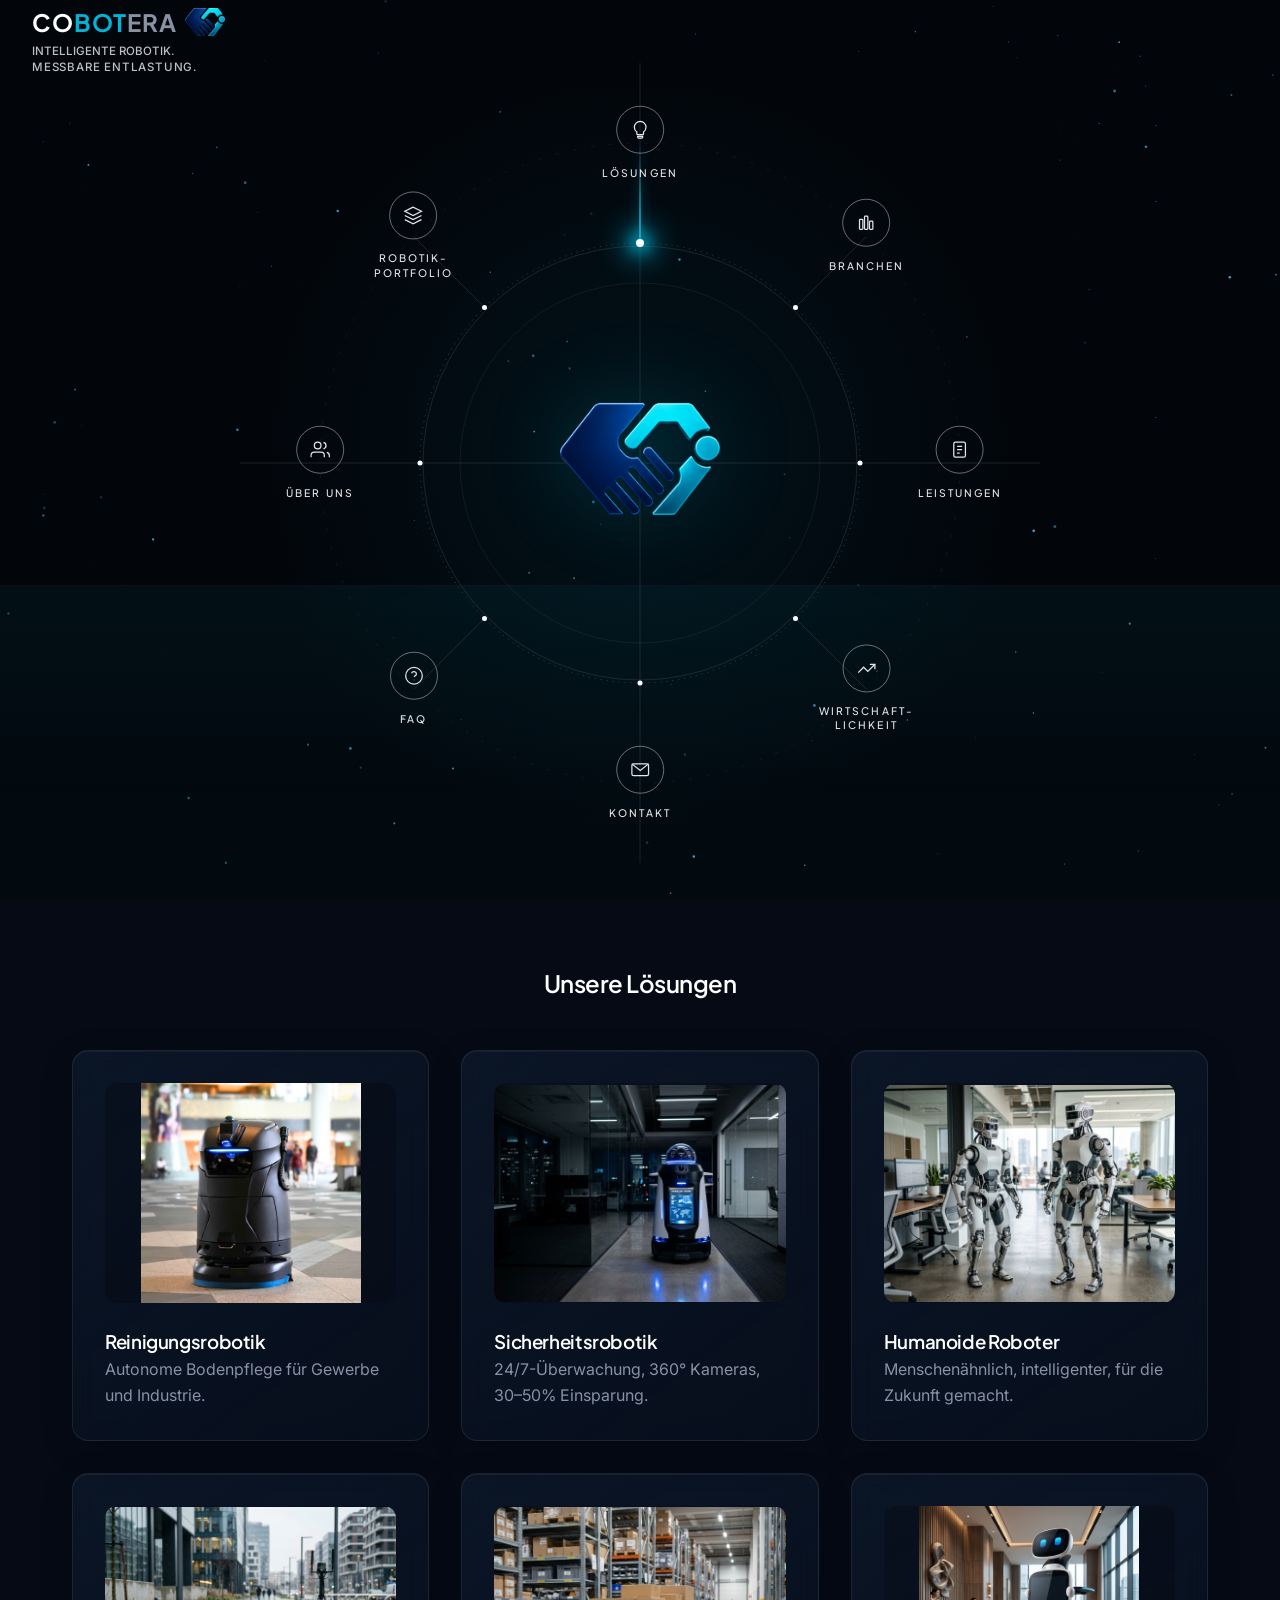
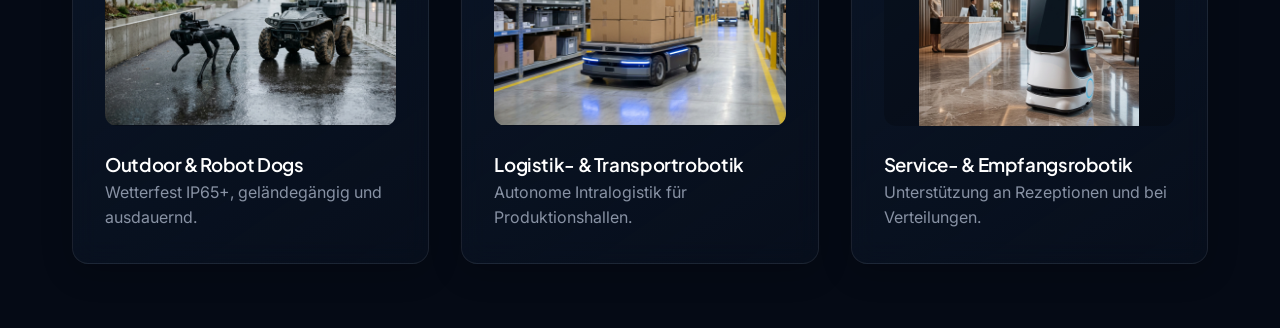
==== index.html @ 232d708d "Add files via upload" ====
<!DOCTYPE html>
<html lang="de">
<head>
  <meta charset="UTF-8">
  <meta name="viewport" content="width=device-width, initial-scale=1.0">
  <title>Cobotera – Autonome Robotiklösungen</title>
  <meta name="description" content="Cobotera unterstützt Unternehmen bei der Auswahl und Einführung professioneller Reinigungs-, Transport- und Serviceroboter.">
  <link href="https://fonts.googleapis.com/css2?family=Inter:wght@300;400;500;600;700&family=Plus+Jakarta+Sans:wght@600;700;800&display=swap" rel="stylesheet">
  <link rel="stylesheet" href="css/style.css">
  <style>
    :root {
      --primary: #00b4d8;
      --navbar-height: 70px;
      --navy: #0B192C;
      --cyan: #00B4D8;
      --bg-dark: #050a15;
      --bg-card: #0d1a2d;
      --bg-card-hover: #112240;
      --text-light: #e0e6ed;
      --text-muted: #8892a4;
      --border-subtle: rgba(0,180,216,0.12);
    }

    body {
      background-color: var(--bg-dark);
      color: var(--text-light);
      font-family: 'Inter', sans-serif;
      margin: 0;
      padding: 0;
    }

    .page-section { display: none; }
    .page-section.active { display: block; }
    #page-home { padding-top: 0 !important; padding-bottom: 0 !important; }

    .ambient-glow {
      background: var(--bg-dark);
      color: var(--text-light);
      min-height: 100vh;
    }

    .card-glass {
      background: linear-gradient(145deg, rgba(13, 26, 45, 0.7), rgba(13, 26, 45, 0.3)) !important;
      backdrop-filter: blur(12px) !important;
      -webkit-backdrop-filter: blur(12px) !important;
      border: 1px solid rgba(255, 255, 255, 0.08) !important;
      border-radius: 16px !important;
      padding: 2rem !important;
      box-shadow: 0 8px 32px rgba(0, 0, 0, 0.2), inset 0 1px 0 rgba(255, 255, 255, 0.05) !important;
      position: relative;
      overflow: hidden;
      color: var(--text-light) !important;
      transition: all 0.4s ease;
    }
    .card-glass:hover {
      transform: translateY(-5px);
      box-shadow: 0 12px 40px rgba(0, 180, 216, 0.2), inset 0 1px 0 rgba(255, 255, 255, 0.1) !important;
      border-color: rgba(0, 180, 216, 0.4) !important;
      background: linear-gradient(145deg, rgba(13, 26, 45, 0.8), rgba(13, 26, 45, 0.4)) !important;
    }
    .card-glass h3 { color: #fff !important; }
    .card-glass p { color: var(--text-muted) !important; }

    .card-light {
      background: var(--bg-card) !important;
      color: var(--text-light) !important;
      border-radius: 16px !important;
      padding: 2rem !important;
      box-shadow: 0 4px 24px rgba(0,0,0,0.3) !important;
      border: 1px solid var(--border-subtle);
    }
    .card-light h1, .card-light h2, .card-light h3, .card-light h4 { color: #fff !important; }
    .card-light p, .card-light span, .card-light label, .card-light div, .card-light li, .card-light strong { color: var(--text-light) !important; }
    .card-light .form-control {
      background: #0a1628 !important;
      color: var(--text-light) !important;
      border: 1px solid rgba(0,180,216,0.2) !important;
    }

    .highlight-savings {
      font-size: 3rem !important;
      font-weight: 800 !important;
      color: var(--cyan) !important;
      display: block;
      margin-top: 1rem;
    }

    /* Header - Invisible */
    .site-header {
      background: transparent !important;
      backdrop-filter: none !important;
      border-bottom: none !important;
      position: absolute;
      width: 100%;
      top: 0;
      height: var(--navbar-height) !important;
      max-height: none !important;
      padding: 0 !important;
      z-index: 9999;
      display: flex;
      align-items: center;
    }
    .header-container {
      display: flex;
      justify-content: space-between;
      align-items: center;
      width: 100%;
      height: 100%;
      max-width: 1400px;
      margin: 0 auto;
      padding: 0 2rem;
    }
    .nav-logo {
      display: flex;
      align-items: center;
      font-family: 'Plus Jakarta Sans', sans-serif;
      font-weight: 800;
      font-size: 1.5rem;
      letter-spacing: 2px;
      color: #fff !important;
      text-decoration: none;
      cursor: pointer;
    }
    .main-nav {
      flex: 1;
      display: flex;
      justify-content: center;
    }
    .nav-menu {
      list-style: none;
      display: flex;
      gap: 2rem;
      margin: 0;
      padding: 0;
    }
    .nav-menu-link {
      color: rgba(255,255,255,0.7) !important;
      text-decoration: none;
      font-size: 0.9rem;
      font-weight: 500;
      transition: color 0.3s ease;
      cursor: pointer;
    }
    .nav-menu-link:hover { color: var(--cyan) !important; }
    .menu-toggle.nav-hamburger {
      background: none;
      border: none;
      color: #fff;
      cursor: pointer;
      display: none;
    }

    /* Buttons */
    .btn-cinematic-primary {
      background: linear-gradient(135deg, var(--cyan), #0077b6);
      color: #fff;
      border: none;
      padding: 1rem 2.5rem;
      font-size: 0.9rem;
      font-weight: 700;
      letter-spacing: 1px;
      text-transform: uppercase;
      border-radius: 50px;
      cursor: pointer;
      box-shadow: 0 4px 15px rgba(0,180,216,0.3);
      transition: all 0.3s ease;
    }
    .btn-cinematic-primary:hover {
      transform: translateY(-3px);
      box-shadow: 0 8px 25px rgba(0,180,216,0.5);
    }
    .btn-cinematic-secondary {
      background: rgba(0, 180, 216, 0.05);
      color: var(--cyan);
      border: 1px solid rgba(0,180,216,0.5);
      backdrop-filter: blur(5px);
      padding: 1rem 2.5rem;
      font-size: 0.9rem;
      font-weight: 700;
      letter-spacing: 1px;
      text-transform: uppercase;
      border-radius: 50px;
      cursor: pointer;
      transition: all 0.3s ease;
    }
    .btn-cinematic-secondary:hover {
      background: rgba(0,180,216,0.15);
      border-color: var(--cyan);
      transform: translateY(-3px);
    }

    /* ============================================
       COMPASS HERO - Dark Cinematic (like image)
       ============================================ */
    .compass-hero {
      display: flex;
      justify-content: center;
      align-items: center;
      min-height: 100vh;
      padding-top: var(--navbar-height);
      position: relative;
      background: #02050a;
      overflow: hidden;
    }
    .compass-floor {
      position: absolute;
      bottom: 0; left: 0; right: 0;
      height: 35%;
      background: linear-gradient(to bottom, rgba(0,180,216,0.06), transparent);
      border-top: 1px solid rgba(255,255,255,0.04);
      pointer-events: none;
      z-index: 1;
    }
    .compass-hero::before {
      content: '';
      position: absolute;
      top: 50%; left: 50%;
      width: 800px; height: 800px;
      transform: translate(-50%, -50%);
      background: radial-gradient(circle, rgba(0,180,216,0.08) 0%, transparent 70%);
      pointer-events: none;
    }
    .compass-hero::after {
      content: '';
      position: absolute;
      bottom: 0; left: 0; right: 0;
      height: 120px;
      background: linear-gradient(to top, rgba(0,180,216,0.03), transparent);
      pointer-events: none;
    }
    .compass-scaler {
      position: relative;
      width: 800px; height: 800px;
      z-index: 10;
      
      --compass-scale: 1;
      animation: floatCompass 14s ease-in-out infinite;
      
      /* Trim the layout bounding box to match the scaled visual box perfectly */
      /* Modest upward shift since padding is removed */
      margin-top: calc(-400px * (1 - var(--compass-scale)) - 5vh);
      margin-bottom: calc(-400px * (1 - var(--compass-scale)));
      margin-left: calc(-400px * (1 - var(--compass-scale)));
      margin-right: calc(-400px * (1 - var(--compass-scale)));
    }
    
    @keyframes floatCompass {
      0% { transform: scale(var(--compass-scale)) rotate(-1deg); }
      50% { transform: scale(var(--compass-scale)) rotate(1deg); }
      100% { transform: scale(var(--compass-scale)) rotate(-1deg); }
    }

    @keyframes orbitSlow {
      from { transform: rotate(0deg); }
      to { transform: rotate(360deg); }
    }
    .orbiting-rings {
      transform-origin: 400px 400px;
      animation: orbitSlow 160s linear infinite;
    }
    
    /* Dynamically scale based on width OR height to always fit the screen */
    @media (max-width: 1000px) {
      .compass-scaler { --compass-scale: 0.9; }
    }
    @media (max-width: 850px) {
      .compass-scaler { --compass-scale: 0.8; }
    }
    @media (max-width: 750px) {
      .compass-scaler { --compass-scale: 0.7; }
    }
    @media (max-width: 650px) {
      .compass-scaler { --compass-scale: 0.6; }
    }
    @media (max-width: 550px) {
      .compass-scaler { --compass-scale: 0.5; }
    }
    @media (max-width: 450px) {
      .compass-scaler { --compass-scale: 0.4; }
    }
    
    /* Height based scaling (only for extremely short screens) */
    @media (max-height: 750px) and (min-width: 851px) {
      .compass-scaler { --compass-scale: 0.85; }
    }
    @media (max-height: 650px) and (min-width: 751px) {
      .compass-scaler { --compass-scale: 0.75; }
    }
    
    .compass-center-logo {
      position: absolute;
      top: 50%; left: 50%;
      transform: translate(-50%, -50%);
      z-index: 12;
    }
    .compass-center-logo svg {
      width: 120px; height: 120px;
      filter: drop-shadow(0 0 30px rgba(0,180,216,0.4));
    }

    /* Compass labels with icons */
    .compass-nav-item {
      position: absolute;
      display: flex;
      flex-direction: column;
      align-items: center;
      gap: 12px;
      cursor: pointer;
      transition: all 0.3s ease;
      text-decoration: none;
      z-index: 20;
    }
    .compass-nav-item:hover { transform: scale(1.1); }
    .compass-nav-item:hover .compass-icon-circle { border-color: var(--cyan); box-shadow: 0 0 20px rgba(0,180,216,0.4); background: rgba(0,180,216,0.05); }
    .compass-nav-item:hover .compass-nav-text { color: var(--cyan); text-shadow: 0 0 10px rgba(0,180,216,0.5); }
    .compass-icon-circle {
      width: 48px; height: 48px;
      border: 1px solid rgba(255,255,255,0.4);
      border-radius: 50%;
      display: flex;
      align-items: center;
      justify-content: center;
      transition: all 0.3s ease;
      background: transparent;
    }
    .compass-icon-circle svg {
      width: 20px; height: 20px;
      stroke: rgba(255,255,255,0.9);
      fill: none;
      stroke-width: 1.5;
    }
    .compass-nav-text {
      font-family: 'Plus Jakarta Sans', sans-serif;
      font-weight: 500;
      font-size: 0.65rem;
      color: rgba(255,255,255,0.9);
      text-transform: uppercase;
      letter-spacing: 0.2em;
      text-align: center;
      line-height: 1.4;
      transition: all 0.3s ease;
    }

    /* 8 positions precisely mapped to the outer ring (r=320, container=800) */
    .compass-nav-item.pos-top { top: 10%; left: 50%; transform: translate(-50%, -50%); }
    .compass-nav-item.pos-top:hover { transform: translate(-50%, -50%) scale(1.1); }
    .compass-nav-item.pos-top-right { top: 21.7%; left: 78.3%; transform: translate(-50%, -50%); }
    .compass-nav-item.pos-top-right:hover { transform: translate(-50%, -50%) scale(1.1); }
    .compass-nav-item.pos-right { top: 50%; left: 90%; transform: translate(-50%, -50%); }
    .compass-nav-item.pos-right:hover { transform: translate(-50%, -50%) scale(1.1); }
    .compass-nav-item.pos-bottom-right { top: 78.3%; left: 78.3%; transform: translate(-50%, -50%); }
    .compass-nav-item.pos-bottom-right:hover { transform: translate(-50%, -50%) scale(1.1); }
    .compass-nav-item.pos-bottom { top: 90%; left: 50%; transform: translate(-50%, -50%); }
    .compass-nav-item.pos-bottom:hover { transform: translate(-50%, -50%) scale(1.1); }
    .compass-nav-item.pos-bottom-left { top: 78.3%; left: 21.7%; transform: translate(-50%, -50%); }
    .compass-nav-item.pos-bottom-left:hover { transform: translate(-50%, -50%) scale(1.1); }
    .compass-nav-item.pos-left { top: 50%; left: 10%; transform: translate(-50%, -50%); }
    .compass-nav-item.pos-left:hover { transform: translate(-50%, -50%) scale(1.1); }
    .compass-nav-item.pos-top-left { top: 21.7%; left: 21.7%; transform: translate(-50%, -50%); }
    .compass-nav-item.pos-top-left:hover { transform: translate(-50%, -50%) scale(1.1); }

    /* Glowing Arrow / Pointer matched to the image */
    .compass-pointer-container {
      position: absolute;
      top: 50%; left: 50%;
      width: 0; height: 0;
      z-index: 15;
      pointer-events: none;
      transition: transform 0.15s cubic-bezier(0.2, 0.8, 0.2, 1);
    }
    .compass-pointer-line {
      position: absolute;
      bottom: 220px; /* Starts exactly at the middle ring */
      left: -1px;
      width: 2px;
      height: 100px; /* Reaches to the outer ring */
      background: linear-gradient(to top, var(--cyan), rgba(0,180,216,0));
      filter: drop-shadow(0 0 6px var(--cyan));
    }
    .compass-pointer-flare {
      position: absolute;
      bottom: 216px; /* Centered exactly on the middle ring */
      left: -4px;
      width: 8px; height: 8px;
      border-radius: 50%;
      background: #fff;
      box-shadow: 0 0 15px 4px var(--cyan), 0 0 30px 8px var(--cyan);
    }

    /* SVG glow animation for dots */
    @keyframes dotPulse {
      0%, 100% { opacity: 0.6; }
      50% { opacity: 1; }
    }
    .glow-dot { animation: dotPulse 3s ease-in-out infinite; }

    /* Solution image cards */
    .solution-img {
      width: 100%;
      height: 220px;
      object-fit: contain;
      border-radius: 12px;
      margin-bottom: 1rem;
      background: rgba(0,0,0,0.2); /* faint dark background to blend any letterboxing */
    }

    /* General Typography & Spacing */
    .container {
      max-width: 1200px;
      margin: 0 auto;
      padding: 4rem 2rem;
    }
    .pt-nav {
      padding-top: calc(var(--navbar-height) + 2rem);
    }
    h1, h2, h3 { font-family: 'Plus Jakarta Sans', sans-serif; color: #fff; }

    .solutions-grid, .industry-grid, .calc-grid, .contact-grid {
      display: grid;
      gap: 2rem;
    }
    .solutions-grid { grid-template-columns: repeat(auto-fit, minmax(280px, 1fr)); }
    .industry-grid { grid-template-columns: repeat(auto-fit, minmax(250px, 1fr)); }
    .calc-grid { grid-template-columns: 1fr 1fr; }
    .contact-grid { grid-template-columns: 2fr 1fr; }

    .btn {
      padding: 0.85rem 1.75rem;
      border-radius: 12px;
      font-weight: 700;
      font-size: 0.85rem;
      letter-spacing: 0.5px;
      text-transform: uppercase;
      cursor: pointer;
      border: none;
      transition: all 0.3s ease;
      display: inline-flex;
      justify-content: center;
      align-items: center;
    }
    .btn-primary { 
      background: linear-gradient(135deg, var(--cyan), #0077b6);
      color: #fff; 
      box-shadow: 0 4px 15px rgba(0,180,216,0.25);
    }
    .btn-primary:hover { 
      transform: translateY(-2px);
      box-shadow: 0 6px 20px rgba(0,180,216,0.4); 
    }
    .btn-secondary { 
      background: rgba(0,180,216,0.05); 
      color: var(--cyan); 
      border: 1px solid rgba(0,180,216,0.4); 
    }
    .btn-secondary:hover {
      background: rgba(0,180,216,0.15);
      border-color: var(--cyan);
      transform: translateY(-2px);
    }

    .ind-grid {
      display: grid;
      grid-template-columns: 1fr;
      gap: 1rem;
      margin: 1.5rem 0;
    }

    .form-group { margin-bottom: 1.5rem; }
    .form-control {
      width: 100%;
      padding: 0.75rem;
      border-radius: 8px;
      border: 1px solid rgba(0,180,216,0.2);
      background: #0a1628;
      color: var(--text-light);
      font-family: inherit;
    }
    .form-control:focus {
      outline: none;
      border-color: var(--cyan);
      box-shadow: 0 0 10px rgba(0,180,216,0.2);
    }

    .faq-item { margin-bottom: 1rem; border-bottom: 1px solid rgba(255,255,255,0.08); }
    .faq-question {
      width: 100%; display: flex; justify-content: space-between; align-items: center;
      background: none; border: none; padding: 1rem 0; font-size: 1.1rem; font-weight: 600;
      cursor: pointer; text-align: left; color: var(--text-light);
    }
    .faq-answer { display: none; padding: 0 0 1.5rem 0; color: var(--text-muted); line-height: 1.6; }
    .faq-answer.active { display: block; }

    /* Footer-text color fix */
    .legal-content p, .legal-content strong { color: var(--text-light) !important; }

    @media (max-width: 992px) {
      .calc-grid, .contact-grid { grid-template-columns: 1fr; }
      .nav-menu { display: none; }
      .menu-toggle { display: block; }
    }
    @media (max-width: 768px) {
      .compass-nav-text { font-size: 0.6rem; letter-spacing: 0.1em; }
    }
  
    .ind-card-header {
      display: flex;
      justify-content: space-between;
      align-items: center;
    }
    .ind-card-header h3 { margin: 0; font-size: 1.1rem; }
    .ind-expand-icon {
      transition: transform 0.3s ease;
      flex-shrink: 0;
    }
    .industry-card { cursor: pointer; transition: all 0.4s ease; }
    .industry-card.expanded {
      grid-column: 1 / -1;
    }
    .industry-card.expanded .ind-expand-icon {
      transform: rotate(180deg);
    }
    .ind-card-body {
      max-height: 0;
      overflow: hidden;
      transition: max-height 0.5s ease, opacity 0.5s ease, margin-top 0.5s ease;
      opacity: 0;
      margin-top: 0;
      display: flex;
      flex-direction: row;
      gap: 2rem;
      align-items: center;
    }
    .industry-card.expanded .ind-card-body {
      max-height: 800px;
      opacity: 1;
      margin-top: 1rem;
    }
    .ind-card-content {
      flex: 1;
    }
    .ind-card-image {
      flex: 1;
      display: flex;
      justify-content: center;
    }
    .ind-card-image img {
      max-width: 100%;
      height: auto;
      border-radius: 12px;
      max-height: 300px;
      object-fit: cover;
      box-shadow: 0 4px 20px rgba(0,0,0,0.3);
    }
    @media (max-width: 768px) {
      .ind-card-body {
        flex-direction: column;
      }
      .ind-card-image img {
        max-height: 200px;
      }
    }
    .ind-card-body ul {
      list-style: none;
      padding: 0;
      margin: 0;
      display: flex;
      flex-direction: column;
      gap: 0.5rem;
    }
    .ind-card-body li {
      position: relative;
      padding-left: 1.2rem;
      font-size: 0.85rem;
      color: rgba(255,255,255,0.8);
      line-height: 1.4;
    }
    .ind-card-body li::before {
      content: '•';
      color: var(--cyan);
      position: absolute;
      left: 0;
      font-weight: bold;
    }

    /* Lösungen Page Styles */
    .loesungen-header {
      display: flex;
      justify-content: space-between;
      align-items: flex-start;
      margin-bottom: 3rem;
      flex-wrap: wrap;
      gap: 2rem;
    }
    .loesungen-title-area {
      flex: 1;
      min-width: 300px;
    }
    .loesungen-stats-area {
      display: flex;
      gap: 2rem;
      align-items: center;
    }
    .loesungen-stat-box {
      text-align: center;
      display: flex;
      flex-direction: column;
      align-items: center;
    }
    .loesungen-stat-divider {
      width: 1px;
      height: 60px;
      background: rgba(255,255,255,0.1);
    }
    .loesungen-subheader {
      display: flex;
      align-items: center;
      gap: 1rem;
      margin-bottom: 2rem;
      color: rgba(255,255,255,0.8);
      font-weight: 500;
    }
    .loesungen-subheader::after {
      content: '';
      flex: 1;
      height: 1px;
      background: rgba(255,255,255,0.1);
    }
    .loesungen-grid {
      display: grid;
      grid-template-columns: repeat(auto-fit, minmax(320px, 1fr));
      gap: 1.5rem;
      margin-bottom: 3rem;
    }
    @media(min-width: 1100px) {
      .loesungen-grid {
        grid-template-columns: repeat(3, 1fr);
      }
    }
    .loesungen-card {
      background: linear-gradient(145deg, rgba(13, 26, 45, 0.7), rgba(13, 26, 45, 0.3));
      border: 1px solid rgba(255,255,255,0.05);
      border-radius: 12px;
      overflow: hidden;
      display: flex;
      transition: transform 0.3s ease, box-shadow 0.3s ease;
      height: 220px;
    }
    .loesungen-card:hover {
      transform: translateY(-5px);
      box-shadow: 0 10px 30px rgba(0,180,216,0.15);
      border-color: rgba(0,180,216,0.3);
    }
    .loesungen-card-img {
      width: 40%;
      background-size: cover;
      background-position: center;
      position: relative;
    }
    .loesungen-card-img::after {
      content: '';
      position: absolute;
      top: 0; right: 0; bottom: 0; left: 0;
      background: linear-gradient(to right, transparent, rgba(13, 26, 45, 0.9));
    }
    .loesungen-card-content {
      width: 60%;
      padding: 1.5rem;
      display: flex;
      flex-direction: column;
      position: relative;
    }
    .loesungen-card-icon {
      color: var(--cyan);
      margin-bottom: 0.5rem;
    }
    .loesungen-card-title {
      font-weight: 600;
      font-size: 1.05rem;
      color: #fff;
      line-height: 1.2;
    }
    .loesungen-card-subtitle {
      font-size: 0.75rem;
      color: rgba(255,255,255,0.6);
      margin-bottom: 0.8rem;
    }
    .loesungen-card-desc {
      font-size: 0.8rem;
      color: rgba(255,255,255,0.7);
      line-height: 1.4;
      flex-grow: 1;
    }
    .loesungen-card-btn {
      align-self: flex-start;
      margin-top: 1rem;
      width: 28px;
      height: 28px;
      border-radius: 50%;
      border: 1px solid rgba(255,255,255,0.2);
      display: flex;
      align-items: center;
      justify-content: center;
      color: #fff;
      cursor: pointer;
      transition: all 0.2s ease;
    }
    .loesungen-card:hover .loesungen-card-btn {
      background: var(--cyan);
      border-color: var(--cyan);
    }
    
    .loesungen-cta {
      display: flex;
      align-items: center;
      justify-content: space-between;
      gap: 2rem;
      flex-wrap: wrap;
      padding: 2rem;
    }
    .loesungen-cta-left {
      display: flex;
      align-items: center;
      gap: 1.5rem;
      flex: 1;
      min-width: 300px;
    }
    .loesungen-cta-icon {
      width: 50px;
      height: 50px;
      background: rgba(0,180,216,0.1);
      border-radius: 12px;
      display: flex;
      align-items: center;
      justify-content: center;
      color: var(--cyan);
      flex-shrink: 0;
    }
  </style>
</head>
<body>

<header class="site-header">
  <div class="header-container">
    <div style="display: inline-flex; flex-direction: column; padding-top: 8px;">
      <a class="nav-logo" onclick="navigateTo('/')" style="margin-bottom: 2px; padding: 0; display: flex; align-items: center;">
        <span style="font-weight: bold; font-size: 1.5rem; letter-spacing: 1px;">CO<span style="color:#00B4D8">BOT</span><span style="color:#8892a4">ERA</span></span>
        <img src="assets/images/logo-3d-cropped.png" alt="Cobotera Logo" style="height: 28px; width: auto; vertical-align: middle; margin-left: 8px;">
      </a>
      <div style="font-family: var(--font-heading); font-size: 0.72rem; color: rgba(255,255,255,0.75); line-height: 1.4; font-weight: 500; text-transform: uppercase; display: flex; flex-direction: column;">
        <span style="letter-spacing: 0px; white-space: nowrap;">Intelligente Robotik.</span>
        <span style="letter-spacing: 0.8px; white-space: nowrap;">Messbare Entlastung.</span>
      </div>
    </div>
  </div>
</header>

<main id="app-content">

  <!-- PAGE 1: STARTSEITE (Interactive Compass) -->
  <section id="page-home" class="page-section active ambient-glow">
    <div class="compass-hero" id="compass-hero">
      <canvas id="starfield" style="position:absolute; top:0; left:0; width:100%; height:100%; pointer-events:none; z-index:0;"></canvas>
      <div class="compass-floor"></div>
      <div class="compass-scaler" id="compass-container">

        <!-- SVG Orbital Rings + Cross Lines + Glowing Dots -->
        <svg class="compass-svg" viewBox="0 0 800 800" xmlns="http://www.w3.org/2000/svg" style="position:absolute; top:0; left:0; width:100%; height:100%; pointer-events:none;">
          
          <!-- Orbiting Rings & Dots -->
          <g class="orbiting-rings">
            <!-- Inner Ring -->
            <circle cx="400" cy="400" r="180" fill="none" stroke="rgba(255,255,255,0.06)" stroke-width="1"/>
            <!-- Middle Ring (Tick marks) -->
            <circle cx="400" cy="400" r="220" fill="none" stroke="rgba(255,255,255,0.2)" stroke-width="1" stroke-dasharray="1 5"/>
            <circle cx="400" cy="400" r="217" fill="none" stroke="rgba(255,255,255,0.1)" stroke-width="1"/>
            <!-- Outer Ring (Faint) -->
            <circle cx="400" cy="400" r="320" fill="none" stroke="rgba(255,255,255,0.06)" stroke-width="1" stroke-dasharray="3 15"/>

            <!-- Glowing dots at the 8 intersections on the middle ring (r=220) -->
            <circle cx="400" cy="180" r="2.5" fill="#fff" />
            <circle cx="555.5" cy="244.5" r="2.5" fill="#fff" />
            <circle cx="620" cy="400" r="2.5" fill="#fff" />
            <circle cx="555.5" cy="555.5" r="2.5" fill="#fff" />
            <circle cx="400" cy="620" r="2.5" fill="#fff" />
            <circle cx="244.5" cy="555.5" r="2.5" fill="#fff" />
            <circle cx="180" cy="400" r="2.5" fill="#fff" />
            <circle cx="244.5" cy="244.5" r="2.5" fill="#fff" />
          </g>

          <!-- Fixed Crosshairs & Connector Lines -->
          <g class="fixed-lines">
            <!-- Crosshairs -->
            <line x1="400" y1="0" x2="400" y2="800" stroke="rgba(255,255,255,0.1)" stroke-width="1"/>
            <line x1="0" y1="400" x2="800" y2="400" stroke="rgba(255,255,255,0.1)" stroke-width="1"/>
            
            <!-- Diagonal faint lines (from r=220 to r=320) -->
            <line x1="555.5" y1="244.5" x2="626.3" y2="173.7" stroke="rgba(255,255,255,0.1)" stroke-width="1"/>
            <line x1="555.5" y1="555.5" x2="626.3" y2="626.3" stroke="rgba(255,255,255,0.1)" stroke-width="1"/>
            <line x1="244.5" y1="555.5" x2="173.7" y2="626.3" stroke="rgba(255,255,255,0.1)" stroke-width="1"/>
            <line x1="244.5" y1="244.5" x2="173.7" y2="173.7" stroke="rgba(255,255,255,0.1)" stroke-width="1"/>
          </g>
        </svg>

        <!-- Center Cobotera Logo -->
        <div class="compass-center-logo">
          <img src="assets/images/logo-3d-cropped.png" alt="Cobotera 3D Logo" style="width: 160px; height: auto; max-width: 90vw; filter: drop-shadow(0 0 40px rgba(0,180,216,0.2));">
        </div>

        <!-- Glowing Arrow (Needle) matched to the image (cyan flare + segment) -->
        <div class="compass-pointer-container" id="compass-needle">
          <div class="compass-pointer-line"></div>
          <div class="compass-pointer-flare"></div>
        </div>

        <!-- 8 Navigation Items with Icons -->
        <!-- TOP: Lösungen -->
        <div class="compass-nav-item pos-top" onclick="navigateTo('/loesungen')">
          <div class="compass-icon-circle">
            <svg viewBox="0 0 24 24"><path d="M9 21c0 .5.4 1 1 1h4c.6 0 1-.5 1-1v-1H9v1zm3-19C8.1 2 5 5.1 5 9c0 2.4 1.2 4.5 3 5.7V17c0 .5.4 1 1 1h6c.6 0 1-.5 1-1v-2.3c1.8-1.3 3-3.4 3-5.7 0-3.9-3.1-7-7-7z" stroke="currentColor" fill="none"/></svg>
          </div>
          <span class="compass-nav-text">Lösungen</span>
        </div>
        <!-- TOP-RIGHT: Branchen -->
        <div class="compass-nav-item pos-top-right" onclick="navigateTo('/branchen')">
          <div class="compass-icon-circle">
            <svg viewBox="0 0 24 24"><rect x="4" y="8" width="4" height="12" rx="1" stroke="currentColor" fill="none"/><rect x="10" y="4" width="4" height="16" rx="1" stroke="currentColor" fill="none"/><rect x="16" y="10" width="4" height="10" rx="1" stroke="currentColor" fill="none"/></svg>
          </div>
          <span class="compass-nav-text">Branchen</span>
        </div>
        <!-- RIGHT: Leistungen -->
        <div class="compass-nav-item pos-right" onclick="navigateTo('/leistungen')">
          <div class="compass-icon-circle">
            <svg viewBox="0 0 24 24"><rect x="5" y="3" width="14" height="18" rx="2" stroke="currentColor" fill="none"/><line x1="9" y1="8" x2="15" y2="8" stroke="currentColor"/><line x1="9" y1="12" x2="15" y2="12" stroke="currentColor"/><line x1="9" y1="16" x2="12" y2="16" stroke="currentColor"/></svg>
          </div>
          <span class="compass-nav-text">Leistungen</span>
        </div>
        <!-- BOTTOM-RIGHT: Wirtschaftlichkeit -->
        <div class="compass-nav-item pos-bottom-right" onclick="navigateTo('/wirtschaftlichkeit')">
          <div class="compass-icon-circle">
            <svg viewBox="0 0 24 24"><polyline points="22 7 13.5 15.5 8.5 10.5 2 17" stroke="currentColor" fill="none"/><polyline points="16 7 22 7 22 13" stroke="currentColor" fill="none"/></svg>
          </div>
          <span class="compass-nav-text">Wirtschaft-<br>lichkeit</span>
        </div>
        <!-- BOTTOM: Kontakt -->
        <div class="compass-nav-item pos-bottom" onclick="navigateTo('/kontakt')">
          <div class="compass-icon-circle">
            <svg viewBox="0 0 24 24"><rect x="2" y="5" width="20" height="14" rx="2" stroke="currentColor" fill="none"/><polyline points="2 5 12 13 22 5" stroke="currentColor" fill="none"/></svg>
          </div>
          <span class="compass-nav-text">Kontakt</span>
        </div>
        <!-- BOTTOM-LEFT: FAQ -->
        <div class="compass-nav-item pos-bottom-left" onclick="navigateTo('/faq')">
          <div class="compass-icon-circle">
            <svg viewBox="0 0 24 24"><circle cx="12" cy="12" r="10" stroke="currentColor" fill="none"/><path d="M9.09 9a3 3 0 0 1 5.83 1c0 2-3 3-3 3" stroke="currentColor" fill="none"/><circle cx="12" cy="17" r="0.5" fill="currentColor" stroke="none"/></svg>
          </div>
          <span class="compass-nav-text">FAQ</span>
        </div>
        <!-- LEFT: Über uns -->
        <div class="compass-nav-item pos-left" onclick="navigateTo('/ueber-uns')">
          <div class="compass-icon-circle">
            <svg viewBox="0 0 24 24"><path d="M17 21v-2a4 4 0 0 0-4-4H5a4 4 0 0 0-4 4v2" stroke="currentColor" fill="none"/><circle cx="9" cy="7" r="4" stroke="currentColor" fill="none"/><path d="M23 21v-2a4 4 0 0 0-3-3.87" stroke="currentColor" fill="none"/><path d="M16 3.13a4 4 0 0 1 0 7.75" stroke="currentColor" fill="none"/></svg>
          </div>
          <span class="compass-nav-text">Über uns</span>
        </div>
        <!-- TOP-LEFT: Robotik-Portfolio -->
        <div class="compass-nav-item pos-top-left" onclick="navigateTo('/loesungen')">
          <div class="compass-icon-circle">
            <svg viewBox="0 0 24 24"><path d="M12 2L2 7l10 5 10-5-10-5z" stroke="currentColor" fill="none"/><path d="M2 17l10 5 10-5" stroke="currentColor" fill="none"/><path d="M2 12l10 5 10-5" stroke="currentColor" fill="none"/></svg>
          </div>
          <span class="compass-nav-text">Robotik-<br>Portfolio</span>
        </div>

      </div>
    </div>

    <!-- Solutions with real robot images -->
    <div class="container" style="padding-bottom: 4rem;">
      <h2 style="text-align:center; margin-bottom: 3rem;">Unsere Lösungen</h2>
      <div class="solutions-grid">
        <div class="solution-card card-glass" onclick="navigateTo('/loesungen')">
          <img src="assets/images/robot_cleaning_nobrand.jpg" alt="Reinigungsroboter" class="solution-img">
          <h3>Reinigungsrobotik</h3>
          <p>Autonome Bodenpflege für Gewerbe und Industrie.</p>
        </div>
        <div class="solution-card card-glass" onclick="navigateTo('/loesungen')">
          <img src="assets/images/robot-security.jpg" alt="Sicherheitsroboter" class="solution-img">
          <h3>Sicherheitsrobotik</h3>
          <p>24/7-Überwachung, 360° Kameras, 30–50% Einsparung.</p>
        </div>
        <div class="solution-card card-glass" onclick="navigateTo('/loesungen')">
          <img src="assets/images/robot-humanoid.jpg" alt="Humanoide Roboter" class="solution-img">
          <h3>Humanoide Roboter</h3>
          <p>Menschenähnlich, intelligenter, für die Zukunft gemacht.</p>
        </div>
        <div class="solution-card card-glass" onclick="navigateTo('/loesungen')">
          <img src="assets/images/robot-outdoor.jpg" alt="Outdoor Robot Dogs" class="solution-img">
          <h3>Outdoor & Robot Dogs</h3>
          <p>Wetterfest IP65+, geländegängig und ausdauernd.</p>
        </div>
        <div class="solution-card card-glass" onclick="navigateTo('/loesungen')">
          <img src="assets/images/robot-logistics.jpg" alt="Logistikroboter" class="solution-img">
          <h3>Logistik- & Transportrobotik</h3>
          <p>Autonome Intralogistik für Produktionshallen.</p>
        </div>
        <div class="solution-card card-glass" onclick="navigateTo('/loesungen')">
          <img src="assets/images/robot_service_nobrand.jpg" alt="Serviceroboter" class="solution-img">
          <h3>Service- & Empfangsrobotik</h3>
          <p>Unterstützung an Rezeptionen und bei Verteilungen.</p>
        </div>
      </div>
    </div>
  </section>

  <!-- PAGE 2: LÖSUNGEN -->
  <section id="page-loesungen" class="page-section ambient-glow pt-nav">
    <div class="container">
      <div class="loesungen-header">
        <div class="loesungen-title-area">
          <div style="color: var(--cyan); font-size: 0.8rem; font-weight: 600; letter-spacing: 1px; text-transform: uppercase; margin-bottom: 0.5rem;">UNSERE LÖSUNGEN</div>
          <h1 style="font-size: 2.8rem; line-height: 1.2; margin-bottom: 1rem;">Intelligente Robotik für<br><span style="color: var(--cyan);">effizientere Abläufe</span></h1>
          <p style="color: rgba(255,255,255,0.7); font-size: 1.1rem; max-width: 500px;">Cobotera bietet maßgeschneiderte B2B-Robotersysteme für gewerbliche und industrielle Einsatzzwecke.</p>
        </div>
        
        <div class="loesungen-stats-area">
          <div class="loesungen-stat-box">
            <svg width="28" height="28" viewBox="0 0 24 24" fill="none" stroke="var(--cyan)" stroke-width="1.5" stroke-linecap="round" stroke-linejoin="round" style="margin-bottom: 0.5rem;"><path d="M14 13V17H10V13H14Z"/><path d="M14 13C14 11.8954 14.8954 11 16 11H18C19.1046 11 20 11.8954 20 13V21H4V13C4 11.8954 4.8954 11 6 11H8C9.1046 11 10 11.8954 10 13"/><circle cx="12" cy="7" r="2"/></svg>
            <div style="font-size: 1.8rem; font-weight: 700; color: var(--cyan); margin-bottom: 0.2rem;">100+</div>
            <div style="font-size: 0.8rem; color: rgba(255,255,255,0.6);">Projekte umgesetzt</div>
          </div>
          <div class="loesungen-stat-divider"></div>
          <div class="loesungen-stat-box">
            <svg width="28" height="28" viewBox="0 0 24 24" fill="none" stroke="var(--cyan)" stroke-width="1.5" stroke-linecap="round" stroke-linejoin="round" style="margin-bottom: 0.5rem;"><path d="M17 21v-2a4 4 0 0 0-4-4H5a4 4 0 0 0-4 4v2"></path><circle cx="9" cy="7" r="4"></circle><path d="M23 21v-2a4 4 0 0 0-3-3.87"></path><path d="M16 3.13a4 4 0 0 1 0 7.75"></path></svg>
            <div style="font-size: 1.8rem; font-weight: 700; color: var(--cyan); margin-bottom: 0.2rem;">50+</div>
            <div style="font-size: 0.8rem; color: rgba(255,255,255,0.6);">Zufriedene Kunden</div>
          </div>
          <div class="loesungen-stat-divider"></div>
          <div class="loesungen-stat-box">
            <svg width="28" height="28" viewBox="0 0 24 24" fill="none" stroke="var(--cyan)" stroke-width="1.5" stroke-linecap="round" stroke-linejoin="round" style="margin-bottom: 0.5rem;"><path d="M12 22s8-4 8-10V5l-8-3-8 3v7c0 6 8 10 8 10z"></path><polyline points="9 12 11 14 15 10"></polyline></svg>
            <div style="font-size: 1.8rem; font-weight: 700; color: var(--cyan); margin-bottom: 0.2rem;">24/7</div>
            <div style="font-size: 0.8rem; color: rgba(255,255,255,0.6);">Unterstützung & Service</div>
          </div>
        </div>
      </div>
      
      <div class="loesungen-subheader">Unser Robotik-Portfolio</div>
      
      <div class="loesungen-grid">
        <!-- Card 1 -->
        <div class="loesungen-card">
          <div class="loesungen-card-img" style="background-image: url('assets/images/robot-cleaning.jpg');"></div>
          <div class="loesungen-card-content">
            <div class="loesungen-card-icon"><svg width="20" height="20" viewBox="0 0 24 24" fill="none" stroke="currentColor" stroke-width="2" stroke-linecap="round" stroke-linejoin="round"><path d="M12 3v18"/><path d="M3 12h18"/><path d="M6.3 6.3l11.4 11.4"/><path d="M6.3 17.7L17.7 6.3"/></svg></div>
            <div class="loesungen-card-title">Reinigungsrobotik</div>
            <div class="loesungen-card-subtitle">(Autonome Bodenpflege)</div>
            <div class="loesungen-card-desc">Autonome Reinigungslösungen für eine konstant saubere und hygienische Umgebung – effizient und zuverlässig.</div>
            <div class="loesungen-card-btn"><svg width="14" height="14" viewBox="0 0 24 24" fill="none" stroke="currentColor" stroke-width="2" stroke-linecap="round" stroke-linejoin="round"><line x1="5" y1="12" x2="19" y2="12"></line><polyline points="12 5 19 12 12 19"></polyline></svg></div>
          </div>
        </div>
        
        <!-- Card 2 -->
        <div class="loesungen-card">
          <div class="loesungen-card-img" style="background-image: url('assets/images/robot-security.jpg');"></div>
          <div class="loesungen-card-content">
            <div class="loesungen-card-icon"><svg width="20" height="20" viewBox="0 0 24 24" fill="none" stroke="currentColor" stroke-width="2" stroke-linecap="round" stroke-linejoin="round"><path d="M12 22s8-4 8-10V5l-8-3-8 3v7c0 6 8 10 8 10z"></path></svg></div>
            <div class="loesungen-card-title">Sicherheitsrobotik</div>
            <div class="loesungen-card-subtitle">(24/7-Überwachung)</div>
            <div class="loesungen-card-desc">Zuverlässige Überwachung und Echtzeit-Erkennung für mehr Sicherheit – rund um die Uhr.</div>
            <div class="loesungen-card-btn"><svg width="14" height="14" viewBox="0 0 24 24" fill="none" stroke="currentColor" stroke-width="2" stroke-linecap="round" stroke-linejoin="round"><line x1="5" y1="12" x2="19" y2="12"></line><polyline points="12 5 19 12 12 19"></polyline></svg></div>
          </div>
        </div>

        <!-- Card 3 -->
        <div class="loesungen-card">
          <div class="loesungen-card-img" style="background-image: url('assets/images/robot-humanoid.jpg');"></div>
          <div class="loesungen-card-content">
            <div class="loesungen-card-icon"><svg width="20" height="20" viewBox="0 0 24 24" fill="none" stroke="currentColor" stroke-width="2" stroke-linecap="round" stroke-linejoin="round"><path d="M20 21v-2a4 4 0 0 0-4-4H8a4 4 0 0 0-4 4v2"></path><circle cx="12" cy="7" r="4"></circle></svg></div>
            <div class="loesungen-card-title">Humanoide Roboter</div>
            <div class="loesungen-card-subtitle">(Intelligente Zukunftsassistenz)</div>
            <div class="loesungen-card-desc">Intelligente Interaktion und Assistenz für Menschen in dynamischen Arbeits- und Serviceumgebungen.</div>
            <div class="loesungen-card-btn"><svg width="14" height="14" viewBox="0 0 24 24" fill="none" stroke="currentColor" stroke-width="2" stroke-linecap="round" stroke-linejoin="round"><line x1="5" y1="12" x2="19" y2="12"></line><polyline points="12 5 19 12 12 19"></polyline></svg></div>
          </div>
        </div>

        <!-- Card 4 -->
        <div class="loesungen-card">
          <div class="loesungen-card-img" style="background-image: url('assets/images/robot-outdoor.jpg');"></div>
          <div class="loesungen-card-content">
            <div class="loesungen-card-icon"><svg width="20" height="20" viewBox="0 0 24 24" fill="none" stroke="currentColor" stroke-width="2" stroke-linecap="round" stroke-linejoin="round"><path d="M12 2a3 3 0 0 0-3 3v7a3 3 0 0 0 6 0V5a3 3 0 0 0-3-3Z"/><path d="M19 10v2a7 7 0 0 1-14 0v-2"/><line x1="12" y1="19" x2="12" y2="22"/></svg></div>
            <div class="loesungen-card-title">Outdoor & Robot Dogs</div>
            <div class="loesungen-card-subtitle">(Geländegängig)</div>
            <div class="loesungen-card-desc">Robuste Mobilität in anspruchsvollem Gelände – ideal für Inspektionen, Sicherheit und Monitoring.</div>
            <div class="loesungen-card-btn"><svg width="14" height="14" viewBox="0 0 24 24" fill="none" stroke="currentColor" stroke-width="2" stroke-linecap="round" stroke-linejoin="round"><line x1="5" y1="12" x2="19" y2="12"></line><polyline points="12 5 19 12 12 19"></polyline></svg></div>
          </div>
        </div>

        <!-- Card 5 -->
        <div class="loesungen-card">
          <div class="loesungen-card-img" style="background-image: url('assets/images/robot-logistics.jpg');"></div>
          <div class="loesungen-card-content">
            <div class="loesungen-card-icon"><svg width="20" height="20" viewBox="0 0 24 24" fill="none" stroke="currentColor" stroke-width="2" stroke-linecap="round" stroke-linejoin="round"><rect x="2" y="3" width="20" height="14" rx="2" ry="2"></rect><line x1="8" y1="21" x2="16" y2="21"></line><line x1="12" y1="17" x2="12" y2="21"></line></svg></div>
            <div class="loesungen-card-title">Logistik- & Transport</div>
            <div class="loesungen-card-subtitle">(Intralogistik)</div>
            <div class="loesungen-card-desc">Effizienter Materialtransport und smarte Intralogistik für maximale Produktivität.</div>
            <div class="loesungen-card-btn"><svg width="14" height="14" viewBox="0 0 24 24" fill="none" stroke="currentColor" stroke-width="2" stroke-linecap="round" stroke-linejoin="round"><line x1="5" y1="12" x2="19" y2="12"></line><polyline points="12 5 19 12 12 19"></polyline></svg></div>
          </div>
        </div>

        <!-- Card 6 -->
        <div class="loesungen-card">
          <div class="loesungen-card-img" style="background-image: url('assets/images/service-robot.jpg');"></div>
          <div class="loesungen-card-content">
            <div class="loesungen-card-icon"><svg width="20" height="20" viewBox="0 0 24 24" fill="none" stroke="currentColor" stroke-width="2" stroke-linecap="round" stroke-linejoin="round"><path d="M5 21h14"/><path d="M12 3v4"/><path d="M10 7a2 2 0 0 0 4 0"/><path d="M12 7c-2.76 0-5 2.24-5 5v5a2 2 0 0 0 2 2h6a2 2 0 0 0 2-2v-5c0-2.76-2.24-5-5-5z"/></svg></div>
            <div class="loesungen-card-title">Service- & Empfang</div>
            <div class="loesungen-card-subtitle">(Verteilung)</div>
            <div class="loesungen-card-desc">Empfang, Information und Verteilung – für exzellenten Service im Alltag.</div>
            <div class="loesungen-card-btn"><svg width="14" height="14" viewBox="0 0 24 24" fill="none" stroke="currentColor" stroke-width="2" stroke-linecap="round" stroke-linejoin="round"><line x1="5" y1="12" x2="19" y2="12"></line><polyline points="12 5 19 12 12 19"></polyline></svg></div>
          </div>
        </div>
      </div>
      
      <!-- CTA Card -->
      <div class="card-glass loesungen-cta">
        <div class="loesungen-cta-left">
          <div class="loesungen-cta-icon">
            <svg width="24" height="24" viewBox="0 0 24 24" fill="none" stroke="currentColor" stroke-width="2" stroke-linecap="round" stroke-linejoin="round"><path d="M14 2H6a2 2 0 0 0-2 2v16a2 2 0 0 0 2 2h12a2 2 0 0 0 2-2V8z"></path><polyline points="14 2 14 8 20 8"></polyline><line x1="16" y1="13" x2="8" y2="13"></line><line x1="16" y1="17" x2="8" y2="17"></line><polyline points="10 9 9 9 8 9"></polyline></svg>
          </div>
          <div>
            <h3 style="margin-bottom: 0.25rem;">Individuelle Lösungen für Ihren Erfolg</h3>
            <p style="color: rgba(255,255,255,0.7); font-size: 0.9rem; line-height: 1.4;">Jedes Unternehmen hat individuelle Anforderungen. Wir entwickeln maßgeschneiderte Robotiklösungen, die perfekt zu Ihren Prozessen passen.</p>
          </div>
        </div>
        <a class="btn-primary" onclick="navigateTo('/kontakt')" style="cursor:pointer; display: flex; align-items: center; gap: 0.5rem; white-space: nowrap;">
          BERATUNG ANFORDERN
          <svg width="16" height="16" viewBox="0 0 24 24" fill="none" stroke="currentColor" stroke-width="2"><line x1="5" y1="12" x2="19" y2="12"></line><polyline points="12 5 19 12 12 19"></polyline></svg>
        </a>
      </div>
    </div>
  </section>

  <!-- PAGE 6: LEISTUNGEN -->
  <section id="page-leistungen" class="page-section ambient-glow pt-nav">
    <div class="container">
      <h1 style="margin-bottom: 2rem;">Unsere Leistungen</h1>
      <p style="margin-bottom: 3rem;">Cobotera begleitet Ihr Unternehmen von der ersten Potenzialanalyse bis zur langfristigen Betriebsbetreuung.</p>
      
      <div class="card-light">
        <ol style="margin-left: 2rem; display:flex; flex-direction:column; gap:1.5rem; line-height:1.6;">
          <li><strong>Beratung & Analyse:</strong> Wir analysieren Ihre Anforderungen bis zur Anwendungsreife – ehrlich & unabhängig.</li>
          <li><strong>Systemintegration:</strong> Wir integrieren Roboterlösungen nahtlos in Ihre bestehende Infrastruktur.</li>
          <li><strong>Entwicklung & Individualisierung:</strong> Maßgeschneiderte B2B-Lösungen vom Greifer bis zur Software.</li>
          <li><strong>Service & After-Sales:</strong> Zuverlässiger Support und Wartung für langfristige Performance.</li>
        </ol>
      </div>
    </div>
  </section>

  <!-- PAGE 5: BRANCHEN (All 12 Industries) -->
  <section id="page-branchen" class="page-section ambient-glow pt-nav">
    <div class="container">
      <h1 style="margin-bottom: 2rem;">Robotiklösungen für Ihre Branche</h1>
      <div class="industry-grid">
        <div class="industry-card card-glass" onclick="toggleAccordion(this)">
          <div class="ind-card-header">
            <h3>Gebäudereinigung</h3>
            <svg class="ind-expand-icon" width="20" height="20" viewBox="0 0 24 24" fill="none" stroke="var(--cyan)" stroke-width="2" stroke-linecap="round" stroke-linejoin="round"><polyline points="6 9 12 15 18 9"></polyline></svg>
          </div>
          <div class="ind-card-body">
            <div class="ind-card-content">
              <ul>
                <li>Entlastung bei Fachkräftemangel.</li><li>Konstante Reinigungsqualität rund um die Uhr.</li><li>Planbare Reinigungskosten.</li><li>Automatische Dokumentation der Reinigung.</li><li>Weniger Krankheitsausfälle.</li><li>Höhere Flächenleistung pro Stunde.</li><li>Reinigung außerhalb der Geschäftszeiten.</li><li>Gleichbleibende Hygienestandards.</li><li>Nachhaltiger Einsatz von Wasser und Chemie.</li><li>Mitarbeiter können anspruchsvollere Aufgaben übernehmen.</li>
              </ul>
            </div>
            <div class="ind-card-image">
              <img src="assets/images/robot_cleaning_nobrand.jpg" alt="Gebäudereinigung Reinigungsroboter">
            </div>
          </div>
        </div>
        <div class="industry-card card-glass" onclick="toggleAccordion(this)">
          <div class="ind-card-header">
            <h3>Hotellerie</h3>
            <svg class="ind-expand-icon" width="20" height="20" viewBox="0 0 24 24" fill="none" stroke="var(--cyan)" stroke-width="2" stroke-linecap="round" stroke-linejoin="round"><polyline points="6 9 12 15 18 9"></polyline></svg>
          </div>
          <div class="ind-card-body">
            <div class="ind-card-content">
              <ul>
                <li>Saubere Lobby bereits vor dem ersten Gast.</li><li>Leiser Betrieb auch nachts.</li><li>Weniger Personalaufwand.</li><li>Höhere Gästezufriedenheit.</li><li>Permanente Bodenpflege.</li><li>Gleichbleibend gepflegter erster Eindruck.</li><li>Dokumentierte Reinigung für Qualitätsstandards.</li><li>Flexible Reinigung während des Betriebs.</li><li>Senkung der Betriebskosten.</li><li>Mehr Zeit für den Gästeservice.</li>
              </ul>
            </div>
            <div class="ind-card-image">
              <img src="assets/images/robot-hotel.jpg" alt="Hotellerie Reinigungsroboter">
            </div>
          </div>
        </div>
        <div class="industry-card card-glass" onclick="toggleAccordion(this)">
          <div class="ind-card-header">
            <h3>Fitnessstudios</h3>
            <svg class="ind-expand-icon" width="20" height="20" viewBox="0 0 24 24" fill="none" stroke="var(--cyan)" stroke-width="2" stroke-linecap="round" stroke-linejoin="round"><polyline points="6 9 12 15 18 9"></polyline></svg>
          </div>
          <div class="ind-card-body">
            <div class="ind-card-content">
              <ul>
                <li>Hygienische Trainingsflächen.</li><li>Reinigung auch während des Betriebs.</li><li>Saubere Eingangsbereiche.</li><li>Weniger Personalbindung.</li><li>Verbesserte Mitgliederzufriedenheit.</li><li>Permanente Entfernung von Schmutz.</li><li>Höhere Sauberkeitsstandards.</li><li>Optimierte Reinigungszeiten.</li><li>Dokumentierte Hygieneleistung.</li><li>Moderner Eindruck für Neukunden.</li>
              </ul>
            </div>
            <div class="ind-card-image">
              <img src="assets/images/robot-fitness.jpg" alt="Fitnessstudios Reinigungsroboter">
            </div>
          </div>
        </div>
        <div class="industry-card card-glass" onclick="toggleAccordion(this)">
          <div class="ind-card-header">
            <h3>Pflege & Gesundheit</h3>
            <svg class="ind-expand-icon" width="20" height="20" viewBox="0 0 24 24" fill="none" stroke="var(--cyan)" stroke-width="2" stroke-linecap="round" stroke-linejoin="round"><polyline points="6 9 12 15 18 9"></polyline></svg>
          </div>
          <div class="ind-card-body">
            <div class="ind-card-content">
              <ul>
                <li>Höchste Hygienestandards.</li><li>Entlastung des Pflegepersonals.</li><li>Reduzierung von Kreuzkontaminationen.</li><li>Dokumentierte Reinigungsprozesse.</li><li>Zuverlässige Flächenreinigung.</li><li>Reinigung außerhalb sensibler Zeiten.</li><li>Mehr Zeit für Patienten.</li><li>Gleichbleibende Qualität.</li><li>Nachhaltiger Ressourceneinsatz.</li><li>Unterstützung gesetzlicher Hygienevorgaben.</li>
              </ul>
            </div>
            <div class="ind-card-image">
              <img src="assets/images/robot-care.jpg" alt="Pflege & Gesundheit Reinigungsroboter">
            </div>
          </div>
        </div>
        <div class="industry-card card-glass" onclick="toggleAccordion(this)">
          <div class="ind-card-header">
            <h3>Büroimmobilien</h3>
            <svg class="ind-expand-icon" width="20" height="20" viewBox="0 0 24 24" fill="none" stroke="var(--cyan)" stroke-width="2" stroke-linecap="round" stroke-linejoin="round"><polyline points="6 9 12 15 18 9"></polyline></svg>
          </div>
          <div class="ind-card-body">
            <div class="ind-card-content">
              <ul>
                <li>Saubere Büros jeden Morgen.</li><li>Reinigung außerhalb der Arbeitszeiten.</li><li>Weniger Störungen im Büroalltag.</li><li>Planbare Reinigungskosten.</li><li>Attraktiver Arbeitsplatz.</li><li>Höhere Mitarbeiterzufriedenheit.</li><li>Gleichmäßige Reinigung aller Flächen.</li><li>Moderne Unternehmenswirkung.</li><li>Automatische Einsatzplanung.</li><li>Nachhaltiger Gebäudebetrieb.</li>
              </ul>
            </div>
            <div class="ind-card-image">
              <img src="assets/images/robot-cleaning.jpg" alt="Büroimmobilien Reinigungsroboter">
            </div>
          </div>
        </div>
        <div class="industry-card card-glass" onclick="toggleAccordion(this)">
          <div class="ind-card-header">
            <h3>Einzelhandel</h3>
            <svg class="ind-expand-icon" width="20" height="20" viewBox="0 0 24 24" fill="none" stroke="var(--cyan)" stroke-width="2" stroke-linecap="round" stroke-linejoin="round"><polyline points="6 9 12 15 18 9"></polyline></svg>
          </div>
          <div class="ind-card-body">
            <div class="ind-card-content">
              <ul>
                <li>Saubere Verkaufsflächen während der Öffnungszeiten.</li><li>Besseres Einkaufserlebnis.</li><li>Höhere Kundenzufriedenheit.</li><li>Permanente Bodenpflege.</li><li>Weniger Personalaufwand.</li><li>Reinigung ohne Betriebsunterbrechung.</li><li>Sicherheit durch saubere Böden.</li><li>Professioneller Markenauftritt.</li><li>Optimierte Reinigungskosten.</li><li>Mehr Zeit für Kundenberatung.</li>
              </ul>
            </div>
            <div class="ind-card-image">
              <img src="assets/images/service-robot.jpg" alt="Einzelhandel Reinigungsroboter">
            </div>
          </div>
        </div>
        <div class="industry-card card-glass" onclick="toggleAccordion(this)">
          <div class="ind-card-header">
            <h3>Einkaufszentren</h3>
            <svg class="ind-expand-icon" width="20" height="20" viewBox="0 0 24 24" fill="none" stroke="var(--cyan)" stroke-width="2" stroke-linecap="round" stroke-linejoin="round"><polyline points="6 9 12 15 18 9"></polyline></svg>
          </div>
          <div class="ind-card-body">
            <div class="ind-card-content">
              <ul>
                <li>Reinigung großer Flächen ohne Unterbrechung.</li><li>Permanente Sauberkeit.</li><li>Einsatz auch bei hoher Besucherfrequenz.</li><li>Weniger Personalbedarf.</li><li>Dokumentierte Reinigung.</li><li>Höhere Sicherheit.</li><li>Attraktiver Gesamteindruck.</li><li>Geringere Betriebskosten.</li><li>Nachhaltiger Ressourceneinsatz.</li><li>Flexible Einsatzplanung.</li>
              </ul>
            </div>
            <div class="ind-card-image">
              <img src="assets/images/robot-mall.jpg" alt="Einkaufszentren Reinigungsroboter">
            </div>
          </div>
        </div>
        <div class="industry-card card-glass" onclick="toggleAccordion(this)">
          <div class="ind-card-header">
            <h3>Industrie</h3>
            <svg class="ind-expand-icon" width="20" height="20" viewBox="0 0 24 24" fill="none" stroke="var(--cyan)" stroke-width="2" stroke-linecap="round" stroke-linejoin="round"><polyline points="6 9 12 15 18 9"></polyline></svg>
          </div>
          <div class="ind-card-body">
            <div class="ind-card-content">
              <ul>
                <li>Reinigung großer Produktionsflächen.</li><li>Reduzierung von Staub und Schmutz.</li><li>Höhere Arbeitssicherheit.</li><li>Planbare Reinigungszyklen.</li><li>Weniger Produktionsunterbrechungen.</li><li>Zuverlässiger 24/7-Betrieb.</li><li>Entlastung des Personals.</li><li>Dokumentierte Reinigungsprozesse.</li><li>Höhere Maschinenverfügbarkeit.</li><li>Senkung langfristiger Betriebskosten.</li>
              </ul>
            </div>
            <div class="ind-card-image">
              <img src="assets/images/robot-warehouse.jpg" alt="Industrie Reinigungsroboter">
            </div>
          </div>
        </div>
        <div class="industry-card card-glass" onclick="toggleAccordion(this)">
          <div class="ind-card-header">
            <h3>Lager & Logistik</h3>
            <svg class="ind-expand-icon" width="20" height="20" viewBox="0 0 24 24" fill="none" stroke="var(--cyan)" stroke-width="2" stroke-linecap="round" stroke-linejoin="round"><polyline points="6 9 12 15 18 9"></polyline></svg>
          </div>
          <div class="ind-card-body">
            <div class="ind-card-content">
              <ul>
                <li>Permanente Bodenreinigung.</li><li>Weniger Staubentwicklung.</li><li>Höhere Sicherheit für Staplerverkehr.</li><li>Reinigung während des Betriebs.</li><li>Keine Produktionsunterbrechung.</li><li>Entlastung des Personals.</li><li>Verbesserte Lagerhygiene.</li><li>Dokumentierte Reinigung.</li><li>Optimierte Betriebskosten.</li><li>24/7-Einsatz möglich.</li>
              </ul>
            </div>
            <div class="ind-card-image">
              <img src="assets/images/robot-warehouse.jpg" alt="Lager & Logistik Reinigungsroboter">
            </div>
          </div>
        </div>
        <div class="industry-card card-glass" onclick="toggleAccordion(this)">
          <div class="ind-card-header">
            <h3>Öffentliche Einrichtungen</h3>
            <svg class="ind-expand-icon" width="20" height="20" viewBox="0 0 24 24" fill="none" stroke="var(--cyan)" stroke-width="2" stroke-linecap="round" stroke-linejoin="round"><polyline points="6 9 12 15 18 9"></polyline></svg>
          </div>
          <div class="ind-card-body">
            <div class="ind-card-content">
              <ul>
                <li>Höhere Sauberkeit für Besucher.</li><li>Entlastung des Reinigungspersonals.</li><li>Planbare Betriebskosten.</li><li>Gleichbleibende Reinigungsqualität.</li><li>Reinigung außerhalb der Öffnungszeiten.</li><li>Nachhaltiger Ressourceneinsatz.</li><li>Dokumentierte Reinigungsnachweise.</li><li>Modernes Erscheinungsbild.</li><li>Flexible Einsatzzeiten.</li><li>Zukunftssichere Gebäudebewirtschaftung.</li>
              </ul>
            </div>
            <div class="ind-card-image">
              <img src="assets/images/robot-service.jpg" alt="Öffentliche Einrichtungen Reinigungsroboter">
            </div>
          </div>
        </div>
        <div class="industry-card card-glass" onclick="toggleAccordion(this)">
          <div class="ind-card-header">
            <h3>Solarparkbetreiber</h3>
            <svg class="ind-expand-icon" width="20" height="20" viewBox="0 0 24 24" fill="none" stroke="var(--cyan)" stroke-width="2" stroke-linecap="round" stroke-linejoin="round"><polyline points="6 9 12 15 18 9"></polyline></svg>
          </div>
          <div class="ind-card-body">
            <div class="ind-card-content">
              <ul>
                <li>Höhere Energieerträge.</li><li>Weniger Leistungsverluste durch Verschmutzung.</li><li>Automatisierte Reinigungszyklen.</li><li>Weniger Personaleinsatz.</li><li>Schonende Modulreinigung.</li><li>Geringerer Wasserverbrauch.</li><li>Schnellere Reinigung großer Parks.</li><li>Verlängerte Lebensdauer der Module.</li><li>Dokumentierte Reinigung.</li><li>Höherer Return on Investment.</li>
              </ul>
            </div>
            <div class="ind-card-image">
              <img src="assets/images/robot-outdoor.jpg" alt="Solarparkbetreiber Reinigungsroboter">
            </div>
          </div>
        </div>
        <div class="industry-card card-glass" onclick="toggleAccordion(this)">
          <div class="ind-card-header">
            <h3>PV-Dachanlagen</h3>
            <svg class="ind-expand-icon" width="20" height="20" viewBox="0 0 24 24" fill="none" stroke="var(--cyan)" stroke-width="2" stroke-linecap="round" stroke-linejoin="round"><polyline points="6 9 12 15 18 9"></polyline></svg>
          </div>
          <div class="ind-card-body">
            <div class="ind-card-content">
              <ul>
                <li>Maximale Stromausbeute.</li><li>Entfernung von Staub und Pollen.</li><li>Weniger manuelle Arbeiten auf Dächern.</li><li>Schonende Reinigung.</li><li>Höhere Betriebssicherheit.</li><li>Längere Lebensdauer der Module.</li><li>Regelmäßige automatische Reinigung.</li><li>Geringerer Wartungsaufwand.</li><li>Mehr Wirtschaftlichkeit.</li><li>Nachhaltiger Anlagenbetrieb.</li>
              </ul>
            </div>
            <div class="ind-card-image">
              <img src="assets/images/robot-cleaning.jpg" alt="PV-Dachanlagen Reinigungsroboter">
            </div>
          </div>
        </div>
      </div>
      
      <script>
        function toggleAccordion(clickedElement) {
          const isExpanded = clickedElement.classList.contains('expanded');
          
          // Close all cards first
          const allCards = document.querySelectorAll('.industry-card');
          allCards.forEach(card => card.classList.remove('expanded'));
          
          // If the clicked element wasn't already expanded, expand it
          if (!isExpanded) {
            clickedElement.classList.add('expanded');
            
            // Scroll to element to ensure it's fully visible
            setTimeout(() => {
              clickedElement.scrollIntoView({ behavior: 'smooth', block: 'center' });
            }, 300);
          }
        }
      </script>

  </section>

  <!-- PAGE 7: WIRTSCHAFTLICHKEIT (Calculator) -->
  <section id="page-wirtschaftlichkeit" class="page-section ambient-glow pt-nav">
    <div class="container">
      <h1 style="margin-bottom: 0.5rem;">Wirtschaftlichkeit</h1>
      <p style="font-size: 1.2rem; margin-bottom: 0.5rem; color: var(--cyan); font-weight: 600;">Automatisierung, die sich rechnen muss.</p>
      <p style="margin-bottom: 3rem; color: rgba(255,255,255,0.8);">Vergleichen Sie Ihre heutigen Personalkosten mit einem automatisierten Reinigungsszenario &ndash; transparent, individuell und unverbindlich.</p>
      <div class="calc-container">
        <div class="calc-grid">
          <div class="calc-form card-light">

            <div class="form-group">
              <label for="calc-area">Zu reinigende Fläche (m²)</label>
              <input type="number" id="calc-area" class="form-control" placeholder="z.B. 2000">
            </div>
            <div class="form-group">
              <label for="calc-days">Reinigungstage pro Woche</label>
              <input type="number" id="calc-days" class="form-control" placeholder="z.B. 5">
            </div>
            <div class="form-group">
              <label for="calc-hours">Bisheriger Stundenaufwand (pro Reinigung)</label>
              <input type="number" id="calc-hours" class="form-control" placeholder="z.B. 4">
            </div>
            <div class="form-group">
              <label for="calc-rate">Angenommener Stundensatz (€)</label>
              <input type="number" id="calc-rate" class="form-control" placeholder="z.B. 25">
            </div>
            <div class="form-group">
              <label for="calc-model">Präferiertes Modell</label>
              <select id="calc-model" class="form-control">
                <option value="basic">Einstiegsmodell (ca. 10.000€)</option>
                <option value="pro">Profi-Modell (ca. 25.000€)</option>
                <option value="industrial">Industrie-Modell (ca. 45.000€)</option>
              </select>
            </div>
            <div class="form-group">
              <label for="calc-automation">Angenommene Automatisierungsquote</label>
              <input type="range" id="calc-automation" min="10" max="90" value="50" class="form-control" style="padding:0; height:auto;">
              <span id="calc-automation-val">50%</span>
            </div>
            <button class="btn btn-primary w-100" id="btn-calculate" style="width:100%; margin-top:1rem;">Kostenpotenziale prüfen</button>
          </div>
          <div class="calc-result card-glass" id="calc-results">
            <h3 class="calc-result-title">Ihr Szenario</h3>
            <p>Bitte füllen Sie die Felder aus und klicken Sie auf "Kostenpotenziale prüfen".</p>
            <span class="highlight-savings" id="calc-savings-display" style="display:none;"></span>
          </div>
        </div>
      </div>
    </div>
  </section>

  <!-- PAGE 8: ÜBER COBOTERA -->
  <section id="page-ueber-uns" class="page-section ambient-glow pt-nav">
    <div class="container">
      <h1 style="margin-bottom: 2rem;">Über Cobotera</h1>
      <p style="margin-bottom: 3rem;">Wir machen moderne Automatisierung im gewerblichen und industriellen Bereich verständlich, nahbar und wirtschaftlich sinnvoll.</p>
      
      <div class="card-glass" style="margin-bottom: 3rem;">
        <h3 style="margin-bottom: 1.5rem; padding-bottom: 1rem; border-bottom: 1px solid rgba(255,255,255,0.1);">Unsere Werte</h3>
        <div class="ind-grid" style="display: flex; flex-direction: column; gap: 1.5rem;">
          <div style="line-height: 1.5;"><strong style="color: var(--cyan); display: block; margin-bottom: 0.25rem;">Herstellerunabhängig:</strong> <span style="color: rgba(255,255,255,0.8);">Keine Bindung an einzelne Marken, nur das passende Modell zählt.</span></div>
          <div style="line-height: 1.5;"><strong style="color: var(--cyan); display: block; margin-bottom: 0.25rem;">Praxisorientiert:</strong> <span style="color: rgba(255,255,255,0.8);">Wir konzipieren Lösungen, die im realen Arbeitsalltag überzeugen.</span></div>
          <div style="line-height: 1.5;"><strong style="color: var(--cyan); display: block; margin-bottom: 0.25rem;">Transparent:</strong> <span style="color: rgba(255,255,255,0.8);">Ehrliche Beratung zu Möglichkeiten und physischen Grenzen der Systeme.</span></div>
        </div>
      </div>

      <div class="card-glass">
        <h3 style="margin-bottom: 1.5rem; padding-bottom: 1rem; border-bottom: 1px solid rgba(255,255,255,0.1); display: flex; align-items: center; justify-content: space-between;">
          <span>Die Geschäftsführung</span>
          <span style="display: flex; align-items: center; font-weight: bold; font-size: 1.1rem; letter-spacing: 1px; font-family: 'Inter', sans-serif;">
            CO<span style="color:#00B4D8">BOT</span><span style="color:#8892a4">ERA</span>
            <img src="assets/images/logo-3d-cropped.png" alt="Cobotera Logo" style="height: 24px; width: auto; margin-left: 8px;">
          </span>
        </h3>
        <p style="margin-bottom: 1rem;">
          <strong style="font-size: 1.2rem; color: var(--cyan); display: inline-block; margin-bottom: 0.25rem;">Emre Kaan Yildirim</strong><br>
          <span style="color: rgba(255,255,255,0.9);">Gründer und Geschäftsführer der Cobotera GmbH.</span>
        </p>
        <p style="line-height: 1.6; color: rgba(255,255,255,0.7);">
          <strong style="color: #fff;">Motivation:</strong> Cobotera wurde gegründet, um Unternehmen praxisnahe Automatisierungslösungen an die Hand zu geben, die Arbeitskräfte entlasten und Kostenstrukturen optimieren.
        </p>
      </div>
    </div>
  </section>

  <!-- PAGE 9: KONTAKT (Form Fields) -->
  <section id="page-kontakt" class="page-section ambient-glow pt-nav">
    <div class="container">
      <h1 style="margin-bottom: 2rem;">Sprechen Sie uns an</h1>
      <div class="contact-grid">
        <div class="contact-form-wrapper card-light">
          <form id="contact-form">
            <div style="display:flex; gap: 1rem; flex-wrap:wrap;">
              <div class="form-group" style="flex:1; min-width:200px;"><label>Vorname *</label><input type="text" class="form-control" required></div>
              <div class="form-group" style="flex:1; min-width:200px;"><label>Nachname *</label><input type="text" class="form-control" required></div>
            </div>
            <div style="display:flex; gap: 1rem; flex-wrap:wrap;">
              <div class="form-group" style="flex:1; min-width:200px;"><label>Unternehmen *</label><input type="text" class="form-control" required></div>
              <div class="form-group" style="flex:1; min-width:200px;"><label>Position</label><input type="text" class="form-control"></div>
            </div>
            <div style="display:flex; gap: 1rem; flex-wrap:wrap;">
              <div class="form-group" style="flex:1; min-width:200px;"><label>E-Mail *</label><input type="email" class="form-control" required></div>
              <div class="form-group" style="flex:1; min-width:200px;"><label>Telefon</label><input type="tel" class="form-control"></div>
            </div>
            <div class="form-group">
              <label>Branche</label>
              <select class="form-control">
                <option>Gebäudereinigung</option><option>Hotellerie</option><option>Fitness</option><option>Pflege/Gesundheit</option>
                <option>Büroimmobilien</option><option>Einzelhandel</option><option>Einkaufszentren</option><option>Industrie</option>
                <option>Lager/Logistik</option><option>Öffentliche Einrichtungen</option><option>Sonstige</option>
              </select>
            </div>
            <div class="form-group">
              <label>Gewünschte Lösung</label>
              <select class="form-control">
                <option>Reinigungsrobotik</option><option>Logistik- und Transportrobotik</option><option>Service- oder Lieferrobotik</option>
                <option>Produktvorführung</option><option>Wirtschaftlichkeitsanalyse</option><option>Allgemeine Beratung</option>
              </select>
            </div>
            <div style="display:flex; gap: 1rem; flex-wrap:wrap;">
              <div class="form-group" style="flex:1; min-width:200px;"><label>Flächengröße</label><input type="text" class="form-control"></div>
              <div class="form-group" style="flex:1; min-width:200px;">
                <label>Interesse</label>
                <select class="form-control">
                  <option>Kauf</option><option>Miete</option><option>Beratung</option>
                </select>
              </div>
            </div>
            <div class="form-group">
              <label>Nachricht</label>
              <textarea class="form-control" rows="4"></textarea>
            </div>
            <div class="form-group">
              <label style="display:flex; align-items:flex-start; gap:0.5rem;">
                <input type="checkbox" required style="margin-top:0.3rem;"> 
                <span>Ich stimme der Verarbeitung meiner Daten gemäß der <a onclick="navigateTo('/datenschutz')" style="cursor:pointer; text-decoration:underline; color:#000;">Datenschutzerklärung</a> zu. *</span>
              </label>
            </div>
            <button type="submit" class="btn btn-primary">Anfrage absenden</button>
          </form>
        </div>
      </div>
    </div>
  </section>

  <!-- PAGE 10: FAQ (All 15 FAQs in card-light) -->
  <section id="page-faq" class="page-section ambient-glow pt-nav">
    <div class="container">
      <h1 style="margin-bottom: 2rem;">Häufig gestellte Fragen</h1>
      <div class="faq-list card-light">
        <div class="faq-item">
          <button class="faq-question" onclick="this.nextElementSibling.classList.toggle('active')">
            <span>1. Wie navigieren die Roboter sicher durch meine Räumlichkeiten?</span>
            <svg width="20" height="20" viewBox="0 0 24 24" fill="none" stroke="currentColor" stroke-width="2"><polyline points="6 9 12 15 18 9"/></svg>
          </button>
          <div class="faq-answer">Moderne Robotersysteme nutzen LiDAR, Kameras und Ultraschall zur sicheren Navigation.</div>
        </div>
        <div class="faq-item">
          <button class="faq-question" onclick="this.nextElementSibling.classList.toggle('active')">
            <span>2. Ersetzen Reinigungsroboter mein bestehendes Personal?</span>
            <svg width="20" height="20" viewBox="0 0 24 24" fill="none" stroke="currentColor" stroke-width="2"><polyline points="6 9 12 15 18 9"/></svg>
          </button>
          <div class="faq-answer">Nein, sie unterstützen Ihr Personal bei zeitintensiven Routineaufgaben.</div>
        </div>
        <div class="faq-item">
          <button class="faq-question" onclick="this.nextElementSibling.classList.toggle('active')">
            <span>3. Wie viel Zeit benötigt die Implementierung eines Roboters?</span>
            <svg width="20" height="20" viewBox="0 0 24 24" fill="none" stroke="currentColor" stroke-width="2"><polyline points="6 9 12 15 18 9"/></svg>
          </button>
          <div class="faq-answer">In der Regel wenige Tage für Kartierung und Einrichtung.</div>
        </div>
        <div class="faq-item">
          <button class="faq-question" onclick="this.nextElementSibling.classList.toggle('active')">
            <span>4. Welche Wartungsarbeiten müssen durchgeführt werden?</span>
            <svg width="20" height="20" viewBox="0 0 24 24" fill="none" stroke="currentColor" stroke-width="2"><polyline points="6 9 12 15 18 9"/></svg>
          </button>
          <div class="faq-answer">Leeren des Schmutzbehälters, Wasser auffüllen und Sensoren reinigen.</div>
        </div>
        <div class="faq-item">
          <button class="faq-question" onclick="this.nextElementSibling.classList.toggle('active')">
            <span>5. Kann der Roboter Aufzüge selbstständig nutzen?</span>
            <svg width="20" height="20" viewBox="0 0 24 24" fill="none" stroke="currentColor" stroke-width="2"><polyline points="6 9 12 15 18 9"/></svg>
          </button>
          <div class="faq-answer">Ja, über spezielle Software-APIs oder Hardwaremodule (individuelle Prüfung nötig).</div>
        </div>
        <div class="faq-item">
          <button class="faq-question" onclick="this.nextElementSibling.classList.toggle('active')">
            <span>6. Was passiert bei einem technischen Defekt?</span>
            <svg width="20" height="20" viewBox="0 0 24 24" fill="none" stroke="currentColor" stroke-width="2"><polyline points="6 9 12 15 18 9"/></svg>
          </button>
          <div class="faq-answer">Fernwartung oder Technikereinsatz vor Ort durch Cobotera koordiniert.</div>
        </div>
        <div class="faq-item">
          <button class="faq-question" onclick="this.nextElementSibling.classList.toggle('active')">
            <span>7. Gibt es Roboter auch zur Miete?</span>
            <svg width="20" height="20" viewBox="0 0 24 24" fill="none" stroke="currentColor" stroke-width="2"><polyline points="6 9 12 15 18 9"/></svg>
          </button>
          <div class="faq-answer">Ja, flexible Miet- oder Leasingmodelle werden angeboten.</div>
        </div>
        <div class="faq-item">
          <button class="faq-question" onclick="this.nextElementSibling.classList.toggle('active')">
            <span>8. Wie laut sind die Reinigungsroboter im Betrieb?</span>
            <svg width="20" height="20" viewBox="0 0 24 24" fill="none" stroke="currentColor" stroke-width="2"><polyline points="6 9 12 15 18 9"/></svg>
          </button>
          <div class="faq-answer">Vergleichbar mit Industriestaubsaugern, oft mit leisem Eco-Modus.</div>
        </div>
        <div class="faq-item">
          <button class="faq-question" onclick="this.nextElementSibling.classList.toggle('active')">
            <span>9. Funktionieren die Roboter auch bei völliger Dunkelheit?</span>
            <svg width="20" height="20" viewBox="0 0 24 24" fill="none" stroke="currentColor" stroke-width="2"><polyline points="6 9 12 15 18 9"/></svg>
          </button>
          <div class="faq-answer">Ja, durch LiDAR-Technologie unabhängig vom Umgebungslicht.</div>
        </div>
        <div class="faq-item">
          <button class="faq-question" onclick="this.nextElementSibling.classList.toggle('active')">
            <span>10. Welche Bodenbeläge können gereinigt werden?</span>
            <svg width="20" height="20" viewBox="0 0 24 24" fill="none" stroke="currentColor" stroke-width="2"><polyline points="6 9 12 15 18 9"/></svg>
          </button>
          <div class="faq-answer">Fast alle gängigen Hartböden; Teppiche teilweise mit speziellen Modulen.</div>
        </div>
        <div class="faq-item">
          <button class="faq-question" onclick="this.nextElementSibling.classList.toggle('active')">
            <span>11. Ist eine WLAN-Verbindung zwingend erforderlich?</span>
            <svg width="20" height="20" viewBox="0 0 24 24" fill="none" stroke="currentColor" stroke-width="2"><polyline points="6 9 12 15 18 9"/></svg>
          </button>
          <div class="faq-answer">Für Grundfunktionen nicht, aber für Flottenmanagement und Berichte nötig.</div>
        </div>
        <div class="faq-item">
          <button class="faq-question" onclick="this.nextElementSibling.classList.toggle('active')">
            <span>12. Können No-Go-Areas definiert werden?</span>
            <svg width="20" height="20" viewBox="0 0 24 24" fill="none" stroke="currentColor" stroke-width="2"><polyline points="6 9 12 15 18 9"/></svg>
          </button>
          <div class="faq-answer">Ja, virtuelle Sperrzonen lassen sich per App einrichten.</div>
        </div>
        <div class="faq-item">
          <button class="faq-question" onclick="this.nextElementSibling.classList.toggle('active')">
            <span>13. Wie lange hält der Akku im Betrieb?</span>
            <svg width="20" height="20" viewBox="0 0 24 24" fill="none" stroke="currentColor" stroke-width="2"><polyline points="6 9 12 15 18 9"/></svg>
          </button>
          <div class="faq-answer">Meist 3 bis 6 Stunden, mit automatischer Rückkehr zur Ladestation.</div>
        </div>
        <div class="faq-item">
          <button class="faq-question" onclick="this.nextElementSibling.classList.toggle('active')">
            <span>14. Wie werden die Reinigungsmittel dosiert?</span>
            <svg width="20" height="20" viewBox="0 0 24 24" fill="none" stroke="currentColor" stroke-width="2"><polyline points="6 9 12 15 18 9"/></svg>
          </button>
          <div class="faq-answer">Meist über ein integriertes Dosiersystem elektronisch steuerbar.</div>
        </div>
        <div class="faq-item">
          <button class="faq-question" onclick="this.nextElementSibling.classList.toggle('active')">
            <span>15. Können die Geräte auch im Außenbereich eingesetzt werden?</span>
            <svg width="20" height="20" viewBox="0 0 24 24" fill="none" stroke="currentColor" stroke-width="2"><polyline points="6 9 12 15 18 9"/></svg>
          </button>
          <div class="faq-answer">Standardgeräte sind für innen; Speziallösungen für außen auf Anfrage.</div>
        </div>
      </div>
    </div>
  </section>

  <!-- PAGE 11: IMPRESSUM & PAGE 12: DATENSCHUTZ -->
  <section id="page-impressum" class="page-section ambient-glow pt-nav">
    <div class="container">
      <h1 style="margin-bottom: 2rem;">Impressum</h1>
      <div class="legal-content card-light">
        <p><strong>Cobotera GmbH</strong><br>Vertreten durch: Emre Kaan Yildirim</p>
      </div>
    </div>
  </section>
  <section id="page-datenschutz" class="page-section ambient-glow pt-nav">
    <div class="container">
      <h1 style="margin-bottom: 2rem;">Datenschutz</h1>
      <div class="legal-content card-light">
        <p>Datenschutzerklärung gemäß DSGVO.</p>
      </div>
    </div>
  </section>

</main>

<script src="data/products.js"></script>
<script src="js/calculator.js"></script>
<script src="js/form.js"></script>
<script src="js/app.js"></script>

<!-- Interactive Compass Arrow -->
<script>
(function() {
  const container = document.getElementById('compass-container');
  const needle = document.getElementById('compass-needle');
  if (!container || !needle) return;

  container.addEventListener('mousemove', function(e) {
    const rect = container.getBoundingClientRect();
    const centerX = rect.left + rect.width / 2;
    const centerY = rect.top + rect.height / 2;
    // Calculate angle. -90 because 0 is right, but our pointer starts pointing up by default in the CSS?
    // Wait, the .compass-pointer-container has width 0 height 0.
    // .compass-pointer-line is bottom: 220px. That means it points UP.
    // So 0 degrees in CSS means pointing UP.
    // Math.atan2 returns angle where 0 is RIGHT, pi/2 is DOWN.
    // So if e.clientX > centerX (mouse is right), atan2 is 0. We want 90deg.
    // If e.clientY < centerY (mouse is up), atan2 is -pi/2. We want 0deg.
    const angle = Math.atan2(e.clientY - centerY, e.clientX - centerX) * (180 / Math.PI) + 90;
    needle.style.transform = `rotate(${angle}deg)`;
  });

  // Touch support for mobile
  container.addEventListener('touchmove', function(e) {
    const touch = e.touches[0];
    const rect = container.getBoundingClientRect();
    const centerX = rect.left + rect.width / 2;
    const centerY = rect.top + rect.height / 2;
    const angle = Math.atan2(touch.clientY - centerY, touch.clientX - centerX) * (180 / Math.PI) + 90;
    needle.style.transform = `rotate(${angle}deg)`;
  });
})();
</script>

<!-- Twinkling Starfield Background -->
<script>
(function() {
  const canvas = document.getElementById('starfield');
  if (!canvas) return;
  const ctx = canvas.getContext('2d');
  let width, height;
  let stars = [];

  function resize() {
    width = canvas.width = window.innerWidth;
    height = canvas.height = window.innerHeight;
  }
  window.addEventListener('resize', resize);
  resize();

  // Create stars
  for (let i = 0; i < 150; i++) {
    stars.push({
      x: Math.random() * width,
      y: Math.random() * height,
      radius: Math.random() * 1.5,
      alpha: Math.random(),
      speed: (Math.random() * 0.015) + 0.005,
      direction: Math.random() > 0.5 ? 1 : -1
    });
  }

  function animateStars() {
    ctx.clearRect(0, 0, width, height);
    for (let s of stars) {
      s.alpha += s.speed * s.direction;
      if (s.alpha >= 1) { 
        s.alpha = 1; 
        s.direction = -1; 
      } else if (s.alpha <= 0.1) { 
        s.alpha = 0.1; 
        s.direction = 1; 
        s.x = Math.random() * width; 
        s.y = Math.random() * height; 
      }
      
      ctx.beginPath();
      ctx.arc(s.x, s.y, s.radius, 0, Math.PI * 2);
      ctx.fillStyle = `rgba(100, 200, 255, ${s.alpha * 0.8})`;
      ctx.fill();
    }
    requestAnimationFrame(animateStars);
  }
  animateStars();
})();
</script>

</body>
</html>
---- css/style.css ----
/* 
  COBOTERA Design System
  Theme: Dark Cinematic / Navy / Cyan
*/

:root {
  /* Base Colors - Dark Theme */
  --color-bg-base: #050a15;
  --color-bg-surface: #0d1a2d;
  --color-text-main: #e0e6ed;
  --color-text-muted: #8892a4;
  
  /* Accents */
  --color-accent-blue: #00B4D8;
  --color-accent-cyan: #00B4D8;
  --color-accent-cyan-glow: rgba(0, 180, 216, 0.2);
  
  /* Layout */
  --nav-height: 80px;
  
  /* Borders */
  --border-thin: 1px solid rgba(0, 180, 216, 0.1);
}

* {
  box-sizing: border-box;
  margin: 0;
  padding: 0;
}

html {
  scroll-behavior: smooth;
}

body {
  background-color: var(--color-bg-base);
  color: var(--color-text-main);
  font-family: 'Inter', -apple-system, BlinkMacSystemFont, "Segoe UI", Roboto, Helvetica, Arial, sans-serif;
  line-height: 1.6;
  -webkit-font-smoothing: antialiased;
  overflow-x: hidden;
}

/* Typography */
h1, h2, h3, h4, h5, h6 {
  font-weight: 600;
  letter-spacing: -0.02em;
  color: #fff;
}

a {
  color: var(--color-accent-cyan);
  text-decoration: none;
  transition: color 0.3s ease;
}

a:hover {
  color: #fff;
}

/* Nav */
.site-header {
  position: fixed;
  top: 0;
  left: 0;
  width: 100%;
  height: var(--nav-height);
  background: rgba(5, 10, 21, 0.85);
  backdrop-filter: blur(20px);
  -webkit-backdrop-filter: blur(20px);
  border-bottom: var(--border-thin);
  z-index: 1000;
  display: flex;
  align-items: center;
}

.page-section {
  padding-top: calc(var(--nav-height) + 2rem);
  padding-bottom: 4rem;
  min-height: 100vh;
}

/* Cards */
.card-light {
  background: var(--color-bg-surface);
  color: var(--color-text-main);
  border: var(--border-thin);
  border-radius: 16px;
  padding: 2rem;
  box-shadow: 0 4px 12px rgba(0, 0, 0, 0.3);
}

.card-light h1, .card-light h2, .card-light h3, .card-light h4, .card-light h5, .card-light h6 {
  color: #fff;
}

.card-glass {
  background: rgba(13, 26, 45, 0.8);
  backdrop-filter: blur(25px);
  -webkit-backdrop-filter: blur(25px);
  border: 1px solid rgba(0, 180, 216, 0.12);
  border-radius: 20px;
  padding: 2.5rem;
  box-shadow: 0 10px 30px rgba(0, 0, 0, 0.3);
  transition: transform 0.4s cubic-bezier(0.16, 1, 0.3, 1), box-shadow 0.4s ease, border-color 0.4s ease;
}

.card-glass:hover {
  transform: translateY(-4px);
  box-shadow: 0 15px 40px rgba(0, 180, 216, 0.15);
  border-color: rgba(0, 180, 216, 0.3);
}

/* Animations */
@keyframes eyeBlink {
  0% { transform: scaleY(1); }
  93% { transform: scaleY(1); }
  95% { transform: scaleY(0); }
  97% { transform: scaleY(1); }
  100% { transform: scaleY(1); }
}

@keyframes brushRotate {
  0% { transform: rotate(0deg); }
  100% { transform: rotate(360deg); }
}

@keyframes statusPulse {
  0% { opacity: 0.3; filter: blur(2px); }
  50% { opacity: 1; filter: blur(6px); }
  100% { opacity: 0.3; filter: blur(2px); }
}

@keyframes idleBreathe {
  0% { transform: translateY(0); }
  50% { transform: translateY(-6px); }
  100% { transform: translateY(0); }
}

@keyframes ambientPulse {
  0% { transform: translate(0, 0); }
  50% { transform: translate(4%, -3%); }
  100% { transform: translate(0, 0); }
}

/* Utility Animation Classes */
.anim-eye-blink {
  animation: eyeBlink 4s infinite linear;
  display: inline-block;
}

.anim-brush-rotate {
  animation: brushRotate 8s infinite linear;
  display: inline-block;
}

.anim-status-pulse {
  animation: statusPulse 2s infinite ease-in-out;
}

.anim-idle-breathe {
  animation: idleBreathe 6s infinite ease-in-out;
}

.anim-ambient-pulse {
  animation: ambientPulse 15s infinite ease-in-out alternate;
}

/* Buttons */
.btn-primary {
  background: var(--color-accent-cyan);
  color: #FFFFFF;
  border: none;
  padding: 0.75rem 1.5rem;
  border-radius: 9999px;
  font-weight: 500;
  text-transform: uppercase;
  letter-spacing: 0.05em;
  transition: all 0.3s ease;
  cursor: pointer;
}

.btn-primary:hover {
  box-shadow: 0 4px 20px rgba(0, 180, 216, 0.4);
  transform: translateY(-2px);
}

.btn-holographic, .btn-secondary {
  background: transparent;
  color: var(--color-accent-cyan);
  border: 1px solid var(--color-accent-cyan);
  padding: 0.75rem 1.5rem;
  border-radius: 9999px;
  font-weight: 500;
  text-transform: uppercase;
  letter-spacing: 0.05em;
  transition: all 0.3s ease;
  cursor: pointer;
  position: relative;
  overflow: hidden;
}

.btn-holographic:hover, .btn-secondary:hover {
  background: var(--color-accent-cyan-glow);
  box-shadow: 0 4px 15px var(--color-accent-cyan-glow);
}
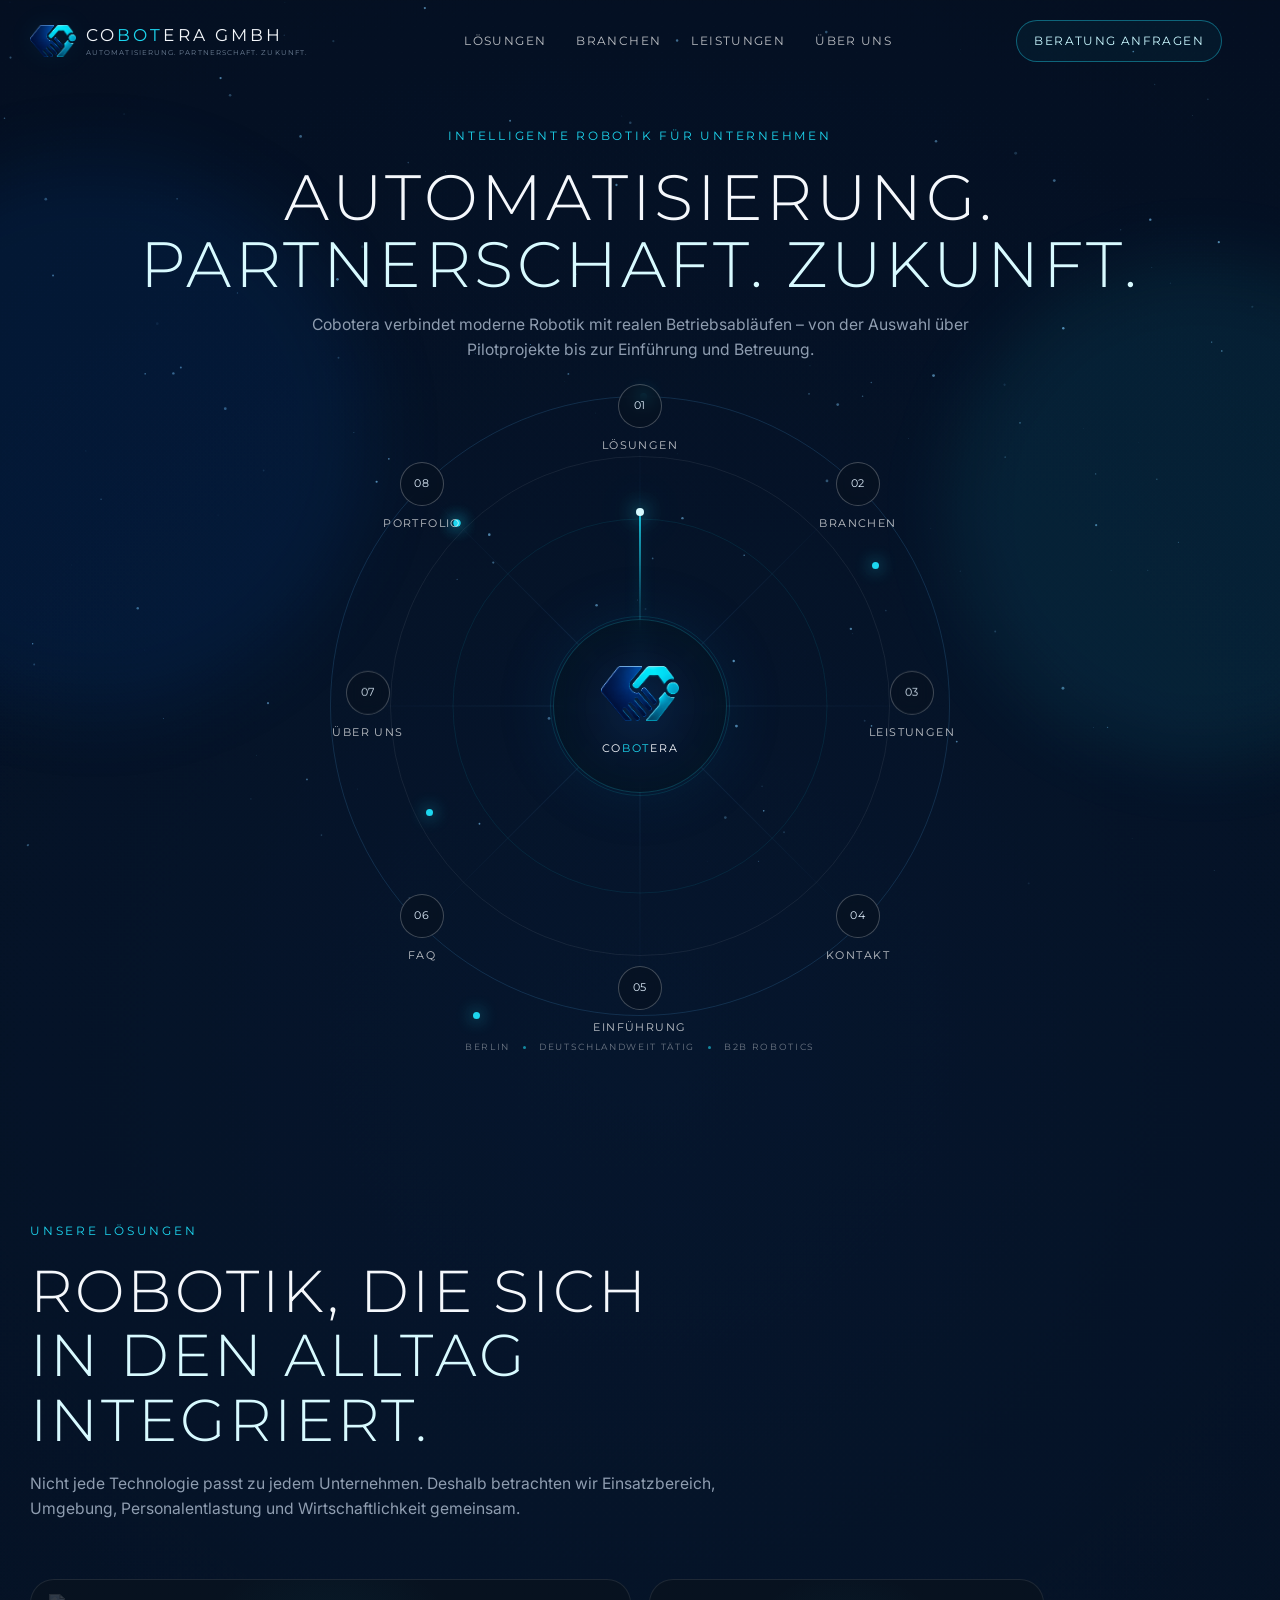
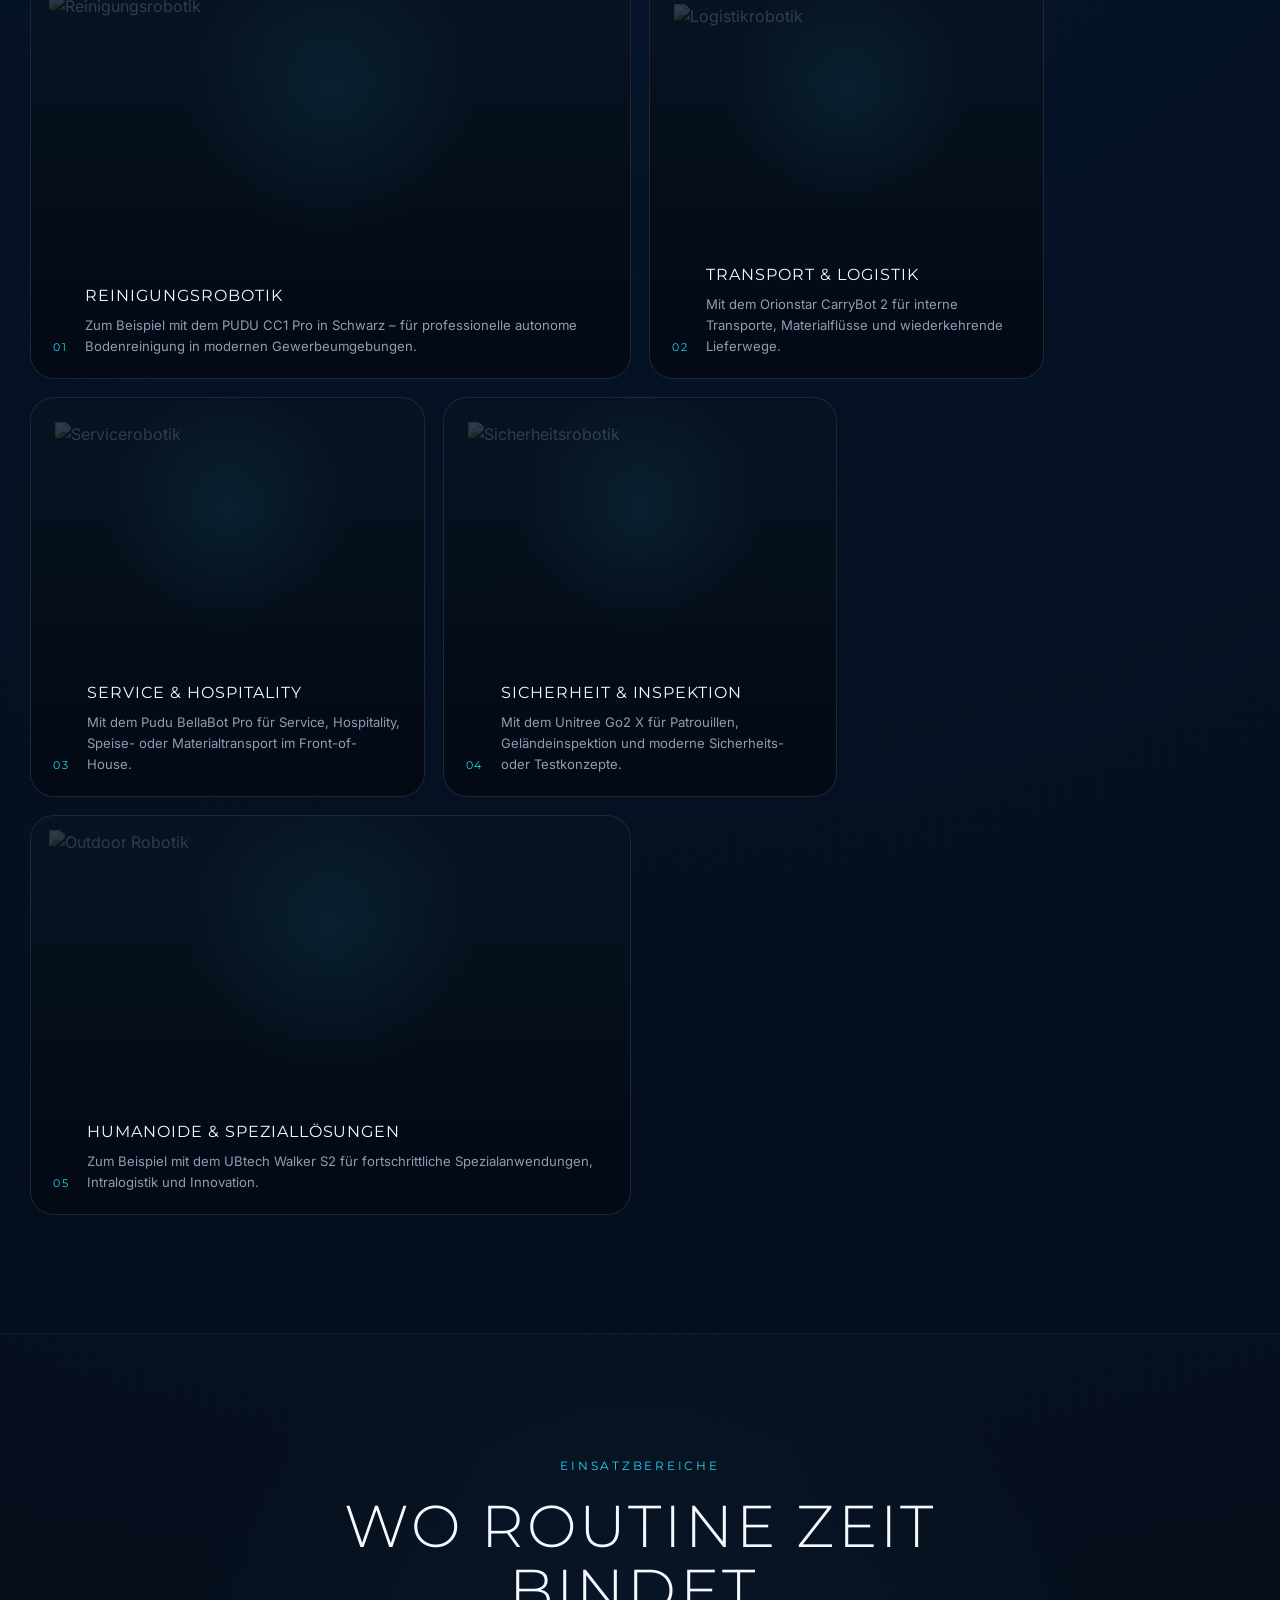
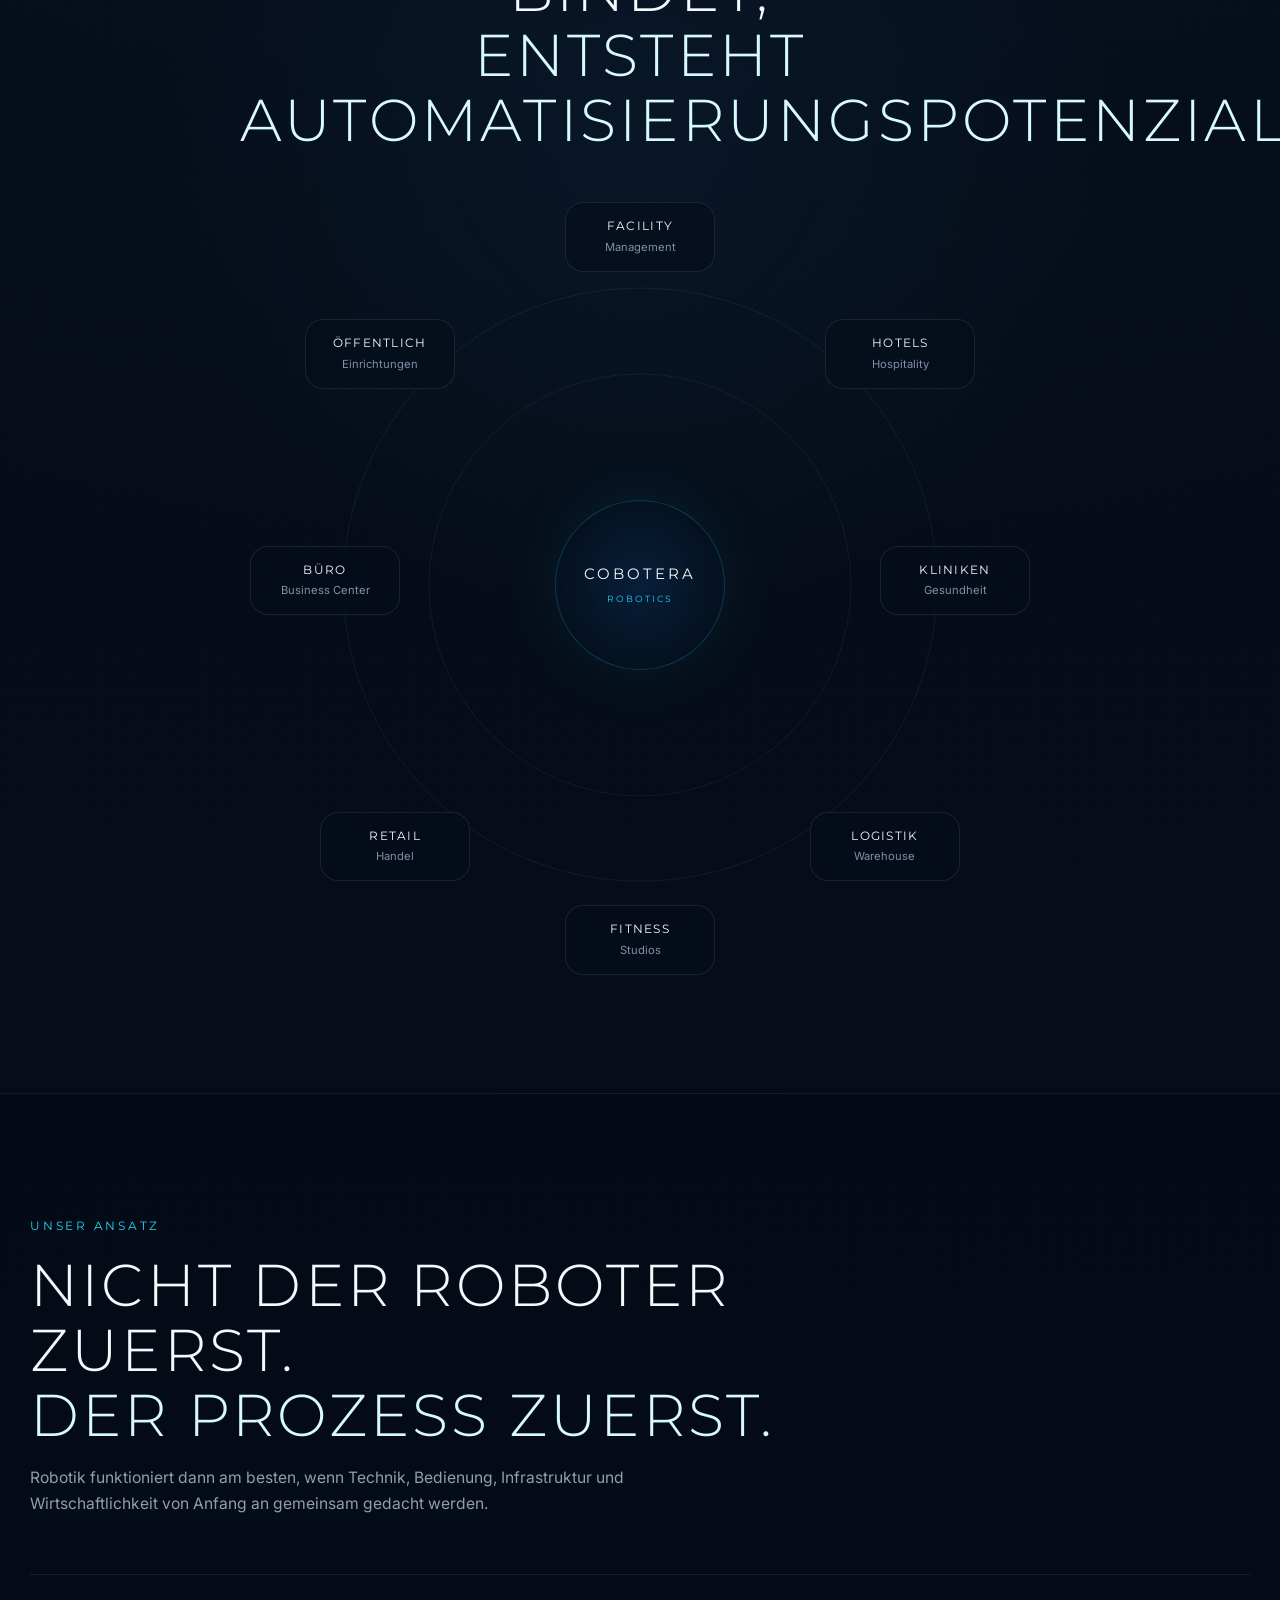
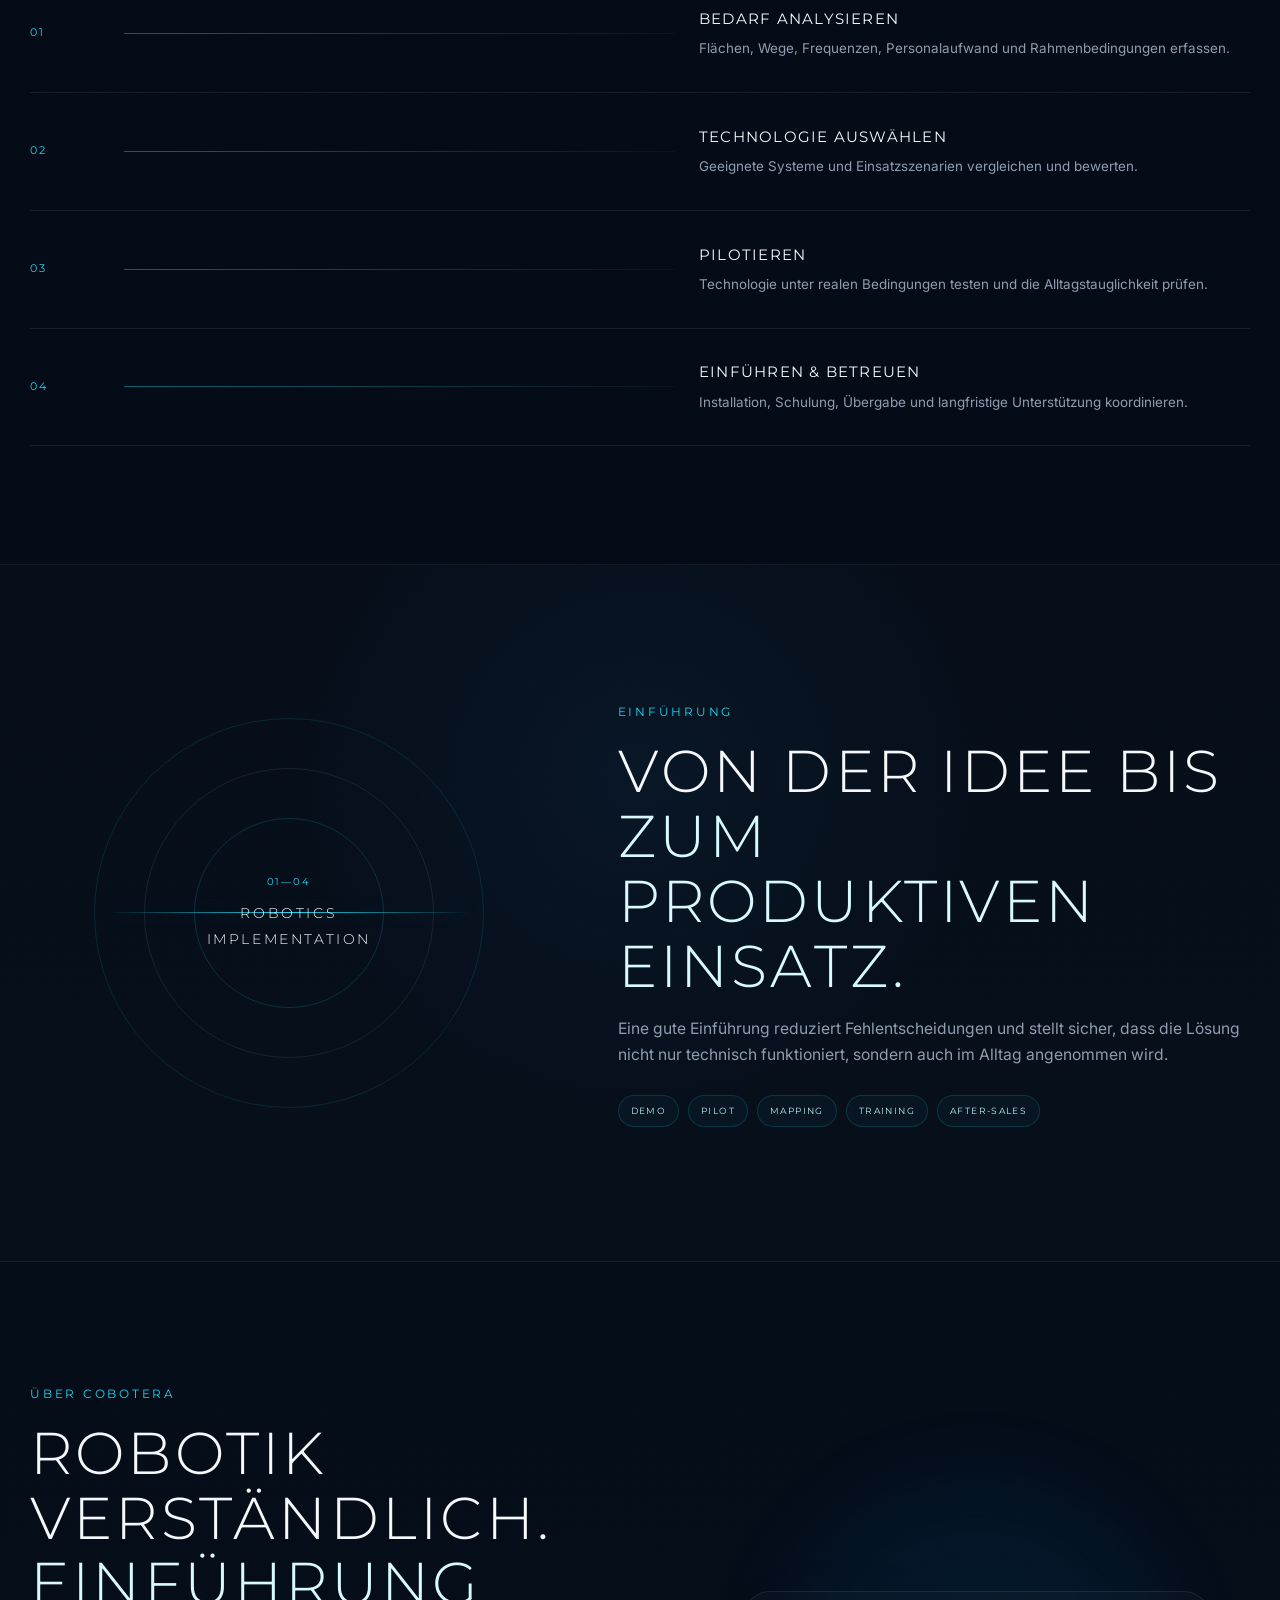
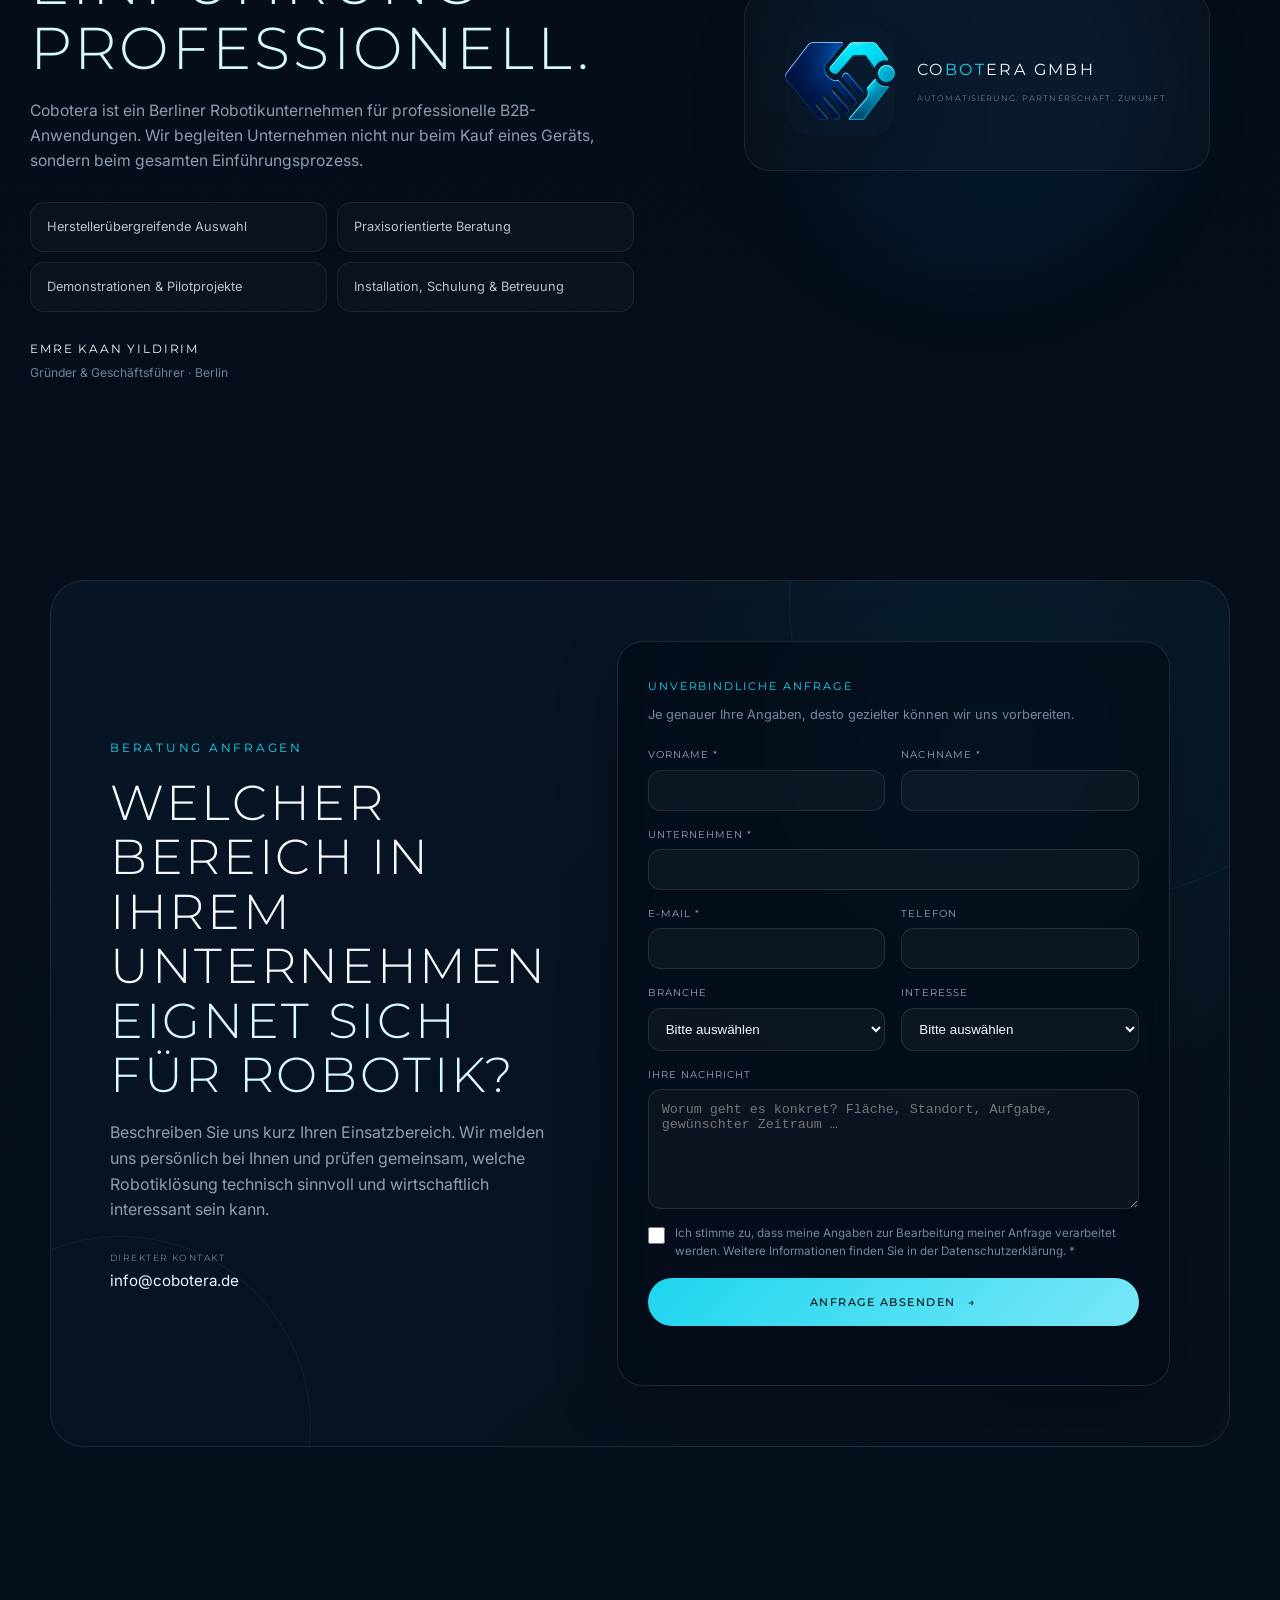
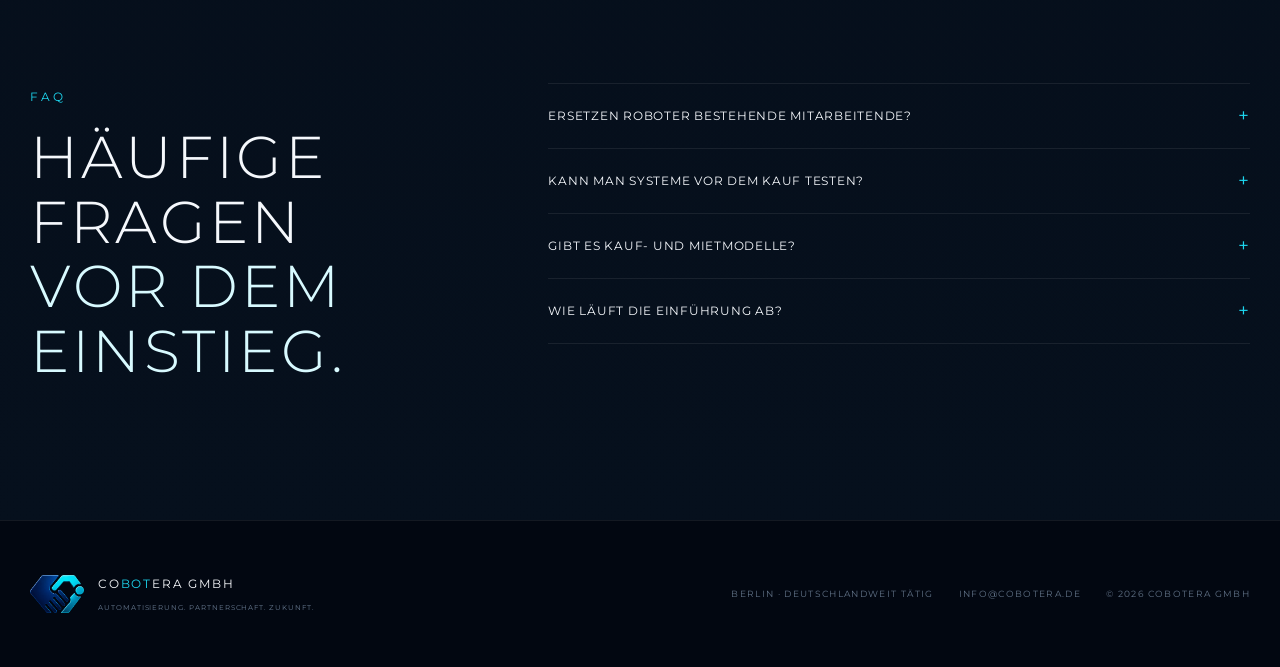
==== commit 4df9f97f: "Publish Cobotera website v7" ====
--- a/index.html
+++ b/index.html
@@ -1,1650 +1,501 @@
-<!DOCTYPE html>
+<!doctype html>
 <html lang="de">
 <head>
-  <meta charset="UTF-8">
-  <meta name="viewport" content="width=device-width, initial-scale=1.0">
-  <title>Cobotera – Autonome Robotiklösungen</title>
-  <meta name="description" content="Cobotera unterstützt Unternehmen bei der Auswahl und Einführung professioneller Reinigungs-, Transport- und Serviceroboter.">
-  <link href="https://fonts.googleapis.com/css2?family=Inter:wght@300;400;500;600;700&family=Plus+Jakarta+Sans:wght@600;700;800&display=swap" rel="stylesheet">
-  <link rel="stylesheet" href="css/style.css">
-  <style>
-    :root {
-      --primary: #00b4d8;
-      --navbar-height: 70px;
-      --navy: #0B192C;
-      --cyan: #00B4D8;
-      --bg-dark: #050a15;
-      --bg-card: #0d1a2d;
-      --bg-card-hover: #112240;
-      --text-light: #e0e6ed;
-      --text-muted: #8892a4;
-      --border-subtle: rgba(0,180,216,0.12);
-    }
-
-    body {
-      background-color: var(--bg-dark);
-      color: var(--text-light);
-      font-family: 'Inter', sans-serif;
-      margin: 0;
-      padding: 0;
-    }
-
-    .page-section { display: none; }
-    .page-section.active { display: block; }
-    #page-home { padding-top: 0 !important; padding-bottom: 0 !important; }
-
-    .ambient-glow {
-      background: var(--bg-dark);
-      color: var(--text-light);
-      min-height: 100vh;
-    }
-
-    .card-glass {
-      background: linear-gradient(145deg, rgba(13, 26, 45, 0.7), rgba(13, 26, 45, 0.3)) !important;
-      backdrop-filter: blur(12px) !important;
-      -webkit-backdrop-filter: blur(12px) !important;
-      border: 1px solid rgba(255, 255, 255, 0.08) !important;
-      border-radius: 16px !important;
-      padding: 2rem !important;
-      box-shadow: 0 8px 32px rgba(0, 0, 0, 0.2), inset 0 1px 0 rgba(255, 255, 255, 0.05) !important;
-      position: relative;
-      overflow: hidden;
-      color: var(--text-light) !important;
-      transition: all 0.4s ease;
-    }
-    .card-glass:hover {
-      transform: translateY(-5px);
-      box-shadow: 0 12px 40px rgba(0, 180, 216, 0.2), inset 0 1px 0 rgba(255, 255, 255, 0.1) !important;
-      border-color: rgba(0, 180, 216, 0.4) !important;
-      background: linear-gradient(145deg, rgba(13, 26, 45, 0.8), rgba(13, 26, 45, 0.4)) !important;
-    }
-    .card-glass h3 { color: #fff !important; }
-    .card-glass p { color: var(--text-muted) !important; }
-
-    .card-light {
-      background: var(--bg-card) !important;
-      color: var(--text-light) !important;
-      border-radius: 16px !important;
-      padding: 2rem !important;
-      box-shadow: 0 4px 24px rgba(0,0,0,0.3) !important;
-      border: 1px solid var(--border-subtle);
-    }
-    .card-light h1, .card-light h2, .card-light h3, .card-light h4 { color: #fff !important; }
-    .card-light p, .card-light span, .card-light label, .card-light div, .card-light li, .card-light strong { color: var(--text-light) !important; }
-    .card-light .form-control {
-      background: #0a1628 !important;
-      color: var(--text-light) !important;
-      border: 1px solid rgba(0,180,216,0.2) !important;
-    }
-
-    .highlight-savings {
-      font-size: 3rem !important;
-      font-weight: 800 !important;
-      color: var(--cyan) !important;
-      display: block;
-      margin-top: 1rem;
-    }
-
-    /* Header - Invisible */
-    .site-header {
-      background: transparent !important;
-      backdrop-filter: none !important;
-      border-bottom: none !important;
-      position: absolute;
-      width: 100%;
-      top: 0;
-      height: var(--navbar-height) !important;
-      max-height: none !important;
-      padding: 0 !important;
-      z-index: 9999;
-      display: flex;
-      align-items: center;
-    }
-    .header-container {
-      display: flex;
-      justify-content: space-between;
-      align-items: center;
-      width: 100%;
-      height: 100%;
-      max-width: 1400px;
-      margin: 0 auto;
-      padding: 0 2rem;
-    }
-    .nav-logo {
-      display: flex;
-      align-items: center;
-      font-family: 'Plus Jakarta Sans', sans-serif;
-      font-weight: 800;
-      font-size: 1.5rem;
-      letter-spacing: 2px;
-      color: #fff !important;
-      text-decoration: none;
-      cursor: pointer;
-    }
-    .main-nav {
-      flex: 1;
-      display: flex;
-      justify-content: center;
-    }
-    .nav-menu {
-      list-style: none;
-      display: flex;
-      gap: 2rem;
-      margin: 0;
-      padding: 0;
-    }
-    .nav-menu-link {
-      color: rgba(255,255,255,0.7) !important;
-      text-decoration: none;
-      font-size: 0.9rem;
-      font-weight: 500;
-      transition: color 0.3s ease;
-      cursor: pointer;
-    }
-    .nav-menu-link:hover { color: var(--cyan) !important; }
-    .menu-toggle.nav-hamburger {
-      background: none;
-      border: none;
-      color: #fff;
-      cursor: pointer;
-      display: none;
-    }
-
-    /* Buttons */
-    .btn-cinematic-primary {
-      background: linear-gradient(135deg, var(--cyan), #0077b6);
-      color: #fff;
-      border: none;
-      padding: 1rem 2.5rem;
-      font-size: 0.9rem;
-      font-weight: 700;
-      letter-spacing: 1px;
-      text-transform: uppercase;
-      border-radius: 50px;
-      cursor: pointer;
-      box-shadow: 0 4px 15px rgba(0,180,216,0.3);
-      transition: all 0.3s ease;
-    }
-    .btn-cinematic-primary:hover {
-      transform: translateY(-3px);
-      box-shadow: 0 8px 25px rgba(0,180,216,0.5);
-    }
-    .btn-cinematic-secondary {
-      background: rgba(0, 180, 216, 0.05);
-      color: var(--cyan);
-      border: 1px solid rgba(0,180,216,0.5);
-      backdrop-filter: blur(5px);
-      padding: 1rem 2.5rem;
-      font-size: 0.9rem;
-      font-weight: 700;
-      letter-spacing: 1px;
-      text-transform: uppercase;
-      border-radius: 50px;
-      cursor: pointer;
-      transition: all 0.3s ease;
-    }
-    .btn-cinematic-secondary:hover {
-      background: rgba(0,180,216,0.15);
-      border-color: var(--cyan);
-      transform: translateY(-3px);
-    }
-
-    /* ============================================
-       COMPASS HERO - Dark Cinematic (like image)
-       ============================================ */
-    .compass-hero {
-      display: flex;
-      justify-content: center;
-      align-items: center;
-      min-height: 100vh;
-      padding-top: var(--navbar-height);
-      position: relative;
-      background: #02050a;
-      overflow: hidden;
-    }
-    .compass-floor {
-      position: absolute;
-      bottom: 0; left: 0; right: 0;
-      height: 35%;
-      background: linear-gradient(to bottom, rgba(0,180,216,0.06), transparent);
-      border-top: 1px solid rgba(255,255,255,0.04);
-      pointer-events: none;
-      z-index: 1;
-    }
-    .compass-hero::before {
-      content: '';
-      position: absolute;
-      top: 50%; left: 50%;
-      width: 800px; height: 800px;
-      transform: translate(-50%, -50%);
-      background: radial-gradient(circle, rgba(0,180,216,0.08) 0%, transparent 70%);
-      pointer-events: none;
-    }
-    .compass-hero::after {
-      content: '';
-      position: absolute;
-      bottom: 0; left: 0; right: 0;
-      height: 120px;
-      background: linear-gradient(to top, rgba(0,180,216,0.03), transparent);
-      pointer-events: none;
-    }
-    .compass-scaler {
-      position: relative;
-      width: 800px; height: 800px;
-      z-index: 10;
-      
-      --compass-scale: 1;
-      animation: floatCompass 14s ease-in-out infinite;
-      
-      /* Trim the layout bounding box to match the scaled visual box perfectly */
-      /* Modest upward shift since padding is removed */
-      margin-top: calc(-400px * (1 - var(--compass-scale)) - 5vh);
-      margin-bottom: calc(-400px * (1 - var(--compass-scale)));
-      margin-left: calc(-400px * (1 - var(--compass-scale)));
-      margin-right: calc(-400px * (1 - var(--compass-scale)));
-    }
-    
-    @keyframes floatCompass {
-      0% { transform: scale(var(--compass-scale)) rotate(-1deg); }
-      50% { transform: scale(var(--compass-scale)) rotate(1deg); }
-      100% { transform: scale(var(--compass-scale)) rotate(-1deg); }
-    }
-
-    @keyframes orbitSlow {
-      from { transform: rotate(0deg); }
-      to { transform: rotate(360deg); }
-    }
-    .orbiting-rings {
-      transform-origin: 400px 400px;
-      animation: orbitSlow 160s linear infinite;
-    }
-    
-    /* Dynamically scale based on width OR height to always fit the screen */
-    @media (max-width: 1000px) {
-      .compass-scaler { --compass-scale: 0.9; }
-    }
-    @media (max-width: 850px) {
-      .compass-scaler { --compass-scale: 0.8; }
-    }
-    @media (max-width: 750px) {
-      .compass-scaler { --compass-scale: 0.7; }
-    }
-    @media (max-width: 650px) {
-      .compass-scaler { --compass-scale: 0.6; }
-    }
-    @media (max-width: 550px) {
-      .compass-scaler { --compass-scale: 0.5; }
-    }
-    @media (max-width: 450px) {
-      .compass-scaler { --compass-scale: 0.4; }
-    }
-    
-    /* Height based scaling (only for extremely short screens) */
-    @media (max-height: 750px) and (min-width: 851px) {
-      .compass-scaler { --compass-scale: 0.85; }
-    }
-    @media (max-height: 650px) and (min-width: 751px) {
-      .compass-scaler { --compass-scale: 0.75; }
-    }
-    
-    .compass-center-logo {
-      position: absolute;
-      top: 50%; left: 50%;
-      transform: translate(-50%, -50%);
-      z-index: 12;
-    }
-    .compass-center-logo svg {
-      width: 120px; height: 120px;
-      filter: drop-shadow(0 0 30px rgba(0,180,216,0.4));
-    }
-
-    /* Compass labels with icons */
-    .compass-nav-item {
-      position: absolute;
-      display: flex;
-      flex-direction: column;
-      align-items: center;
-      gap: 12px;
-      cursor: pointer;
-      transition: all 0.3s ease;
-      text-decoration: none;
-      z-index: 20;
-    }
-    .compass-nav-item:hover { transform: scale(1.1); }
-    .compass-nav-item:hover .compass-icon-circle { border-color: var(--cyan); box-shadow: 0 0 20px rgba(0,180,216,0.4); background: rgba(0,180,216,0.05); }
-    .compass-nav-item:hover .compass-nav-text { color: var(--cyan); text-shadow: 0 0 10px rgba(0,180,216,0.5); }
-    .compass-icon-circle {
-      width: 48px; height: 48px;
-      border: 1px solid rgba(255,255,255,0.4);
-      border-radius: 50%;
-      display: flex;
-      align-items: center;
-      justify-content: center;
-      transition: all 0.3s ease;
-      background: transparent;
-    }
-    .compass-icon-circle svg {
-      width: 20px; height: 20px;
-      stroke: rgba(255,255,255,0.9);
-      fill: none;
-      stroke-width: 1.5;
-    }
-    .compass-nav-text {
-      font-family: 'Plus Jakarta Sans', sans-serif;
-      font-weight: 500;
-      font-size: 0.65rem;
-      color: rgba(255,255,255,0.9);
-      text-transform: uppercase;
-      letter-spacing: 0.2em;
-      text-align: center;
-      line-height: 1.4;
-      transition: all 0.3s ease;
-    }
-
-    /* 8 positions precisely mapped to the outer ring (r=320, container=800) */
-    .compass-nav-item.pos-top { top: 10%; left: 50%; transform: translate(-50%, -50%); }
-    .compass-nav-item.pos-top:hover { transform: translate(-50%, -50%) scale(1.1); }
-    .compass-nav-item.pos-top-right { top: 21.7%; left: 78.3%; transform: translate(-50%, -50%); }
-    .compass-nav-item.pos-top-right:hover { transform: translate(-50%, -50%) scale(1.1); }
-    .compass-nav-item.pos-right { top: 50%; left: 90%; transform: translate(-50%, -50%); }
-    .compass-nav-item.pos-right:hover { transform: translate(-50%, -50%) scale(1.1); }
-    .compass-nav-item.pos-bottom-right { top: 78.3%; left: 78.3%; transform: translate(-50%, -50%); }
-    .compass-nav-item.pos-bottom-right:hover { transform: translate(-50%, -50%) scale(1.1); }
-    .compass-nav-item.pos-bottom { top: 90%; left: 50%; transform: translate(-50%, -50%); }
-    .compass-nav-item.pos-bottom:hover { transform: translate(-50%, -50%) scale(1.1); }
-    .compass-nav-item.pos-bottom-left { top: 78.3%; left: 21.7%; transform: translate(-50%, -50%); }
-    .compass-nav-item.pos-bottom-left:hover { transform: translate(-50%, -50%) scale(1.1); }
-    .compass-nav-item.pos-left { top: 50%; left: 10%; transform: translate(-50%, -50%); }
-    .compass-nav-item.pos-left:hover { transform: translate(-50%, -50%) scale(1.1); }
-    .compass-nav-item.pos-top-left { top: 21.7%; left: 21.7%; transform: translate(-50%, -50%); }
-    .compass-nav-item.pos-top-left:hover { transform: translate(-50%, -50%) scale(1.1); }
-
-    /* Glowing Arrow / Pointer matched to the image */
-    .compass-pointer-container {
-      position: absolute;
-      top: 50%; left: 50%;
-      width: 0; height: 0;
-      z-index: 15;
-      pointer-events: none;
-      transition: transform 0.15s cubic-bezier(0.2, 0.8, 0.2, 1);
-    }
-    .compass-pointer-line {
-      position: absolute;
-      bottom: 220px; /* Starts exactly at the middle ring */
-      left: -1px;
-      width: 2px;
-      height: 100px; /* Reaches to the outer ring */
-      background: linear-gradient(to top, var(--cyan), rgba(0,180,216,0));
-      filter: drop-shadow(0 0 6px var(--cyan));
-    }
-    .compass-pointer-flare {
-      position: absolute;
-      bottom: 216px; /* Centered exactly on the middle ring */
-      left: -4px;
-      width: 8px; height: 8px;
-      border-radius: 50%;
-      background: #fff;
-      box-shadow: 0 0 15px 4px var(--cyan), 0 0 30px 8px var(--cyan);
-    }
-
-    /* SVG glow animation for dots */
-    @keyframes dotPulse {
-      0%, 100% { opacity: 0.6; }
-      50% { opacity: 1; }
-    }
-    .glow-dot { animation: dotPulse 3s ease-in-out infinite; }
-
-    /* Solution image cards */
-    .solution-img {
-      width: 100%;
-      height: 220px;
-      object-fit: contain;
-      border-radius: 12px;
-      margin-bottom: 1rem;
-      background: rgba(0,0,0,0.2); /* faint dark background to blend any letterboxing */
-    }
-
-    /* General Typography & Spacing */
-    .container {
-      max-width: 1200px;
-      margin: 0 auto;
-      padding: 4rem 2rem;
-    }
-    .pt-nav {
-      padding-top: calc(var(--navbar-height) + 2rem);
-    }
-    h1, h2, h3 { font-family: 'Plus Jakarta Sans', sans-serif; color: #fff; }
-
-    .solutions-grid, .industry-grid, .calc-grid, .contact-grid {
-      display: grid;
-      gap: 2rem;
-    }
-    .solutions-grid { grid-template-columns: repeat(auto-fit, minmax(280px, 1fr)); }
-    .industry-grid { grid-template-columns: repeat(auto-fit, minmax(250px, 1fr)); }
-    .calc-grid { grid-template-columns: 1fr 1fr; }
-    .contact-grid { grid-template-columns: 2fr 1fr; }
-
-    .btn {
-      padding: 0.85rem 1.75rem;
-      border-radius: 12px;
-      font-weight: 700;
-      font-size: 0.85rem;
-      letter-spacing: 0.5px;
-      text-transform: uppercase;
-      cursor: pointer;
-      border: none;
-      transition: all 0.3s ease;
-      display: inline-flex;
-      justify-content: center;
-      align-items: center;
-    }
-    .btn-primary { 
-      background: linear-gradient(135deg, var(--cyan), #0077b6);
-      color: #fff; 
-      box-shadow: 0 4px 15px rgba(0,180,216,0.25);
-    }
-    .btn-primary:hover { 
-      transform: translateY(-2px);
-      box-shadow: 0 6px 20px rgba(0,180,216,0.4); 
-    }
-    .btn-secondary { 
-      background: rgba(0,180,216,0.05); 
-      color: var(--cyan); 
-      border: 1px solid rgba(0,180,216,0.4); 
-    }
-    .btn-secondary:hover {
-      background: rgba(0,180,216,0.15);
-      border-color: var(--cyan);
-      transform: translateY(-2px);
-    }
-
-    .ind-grid {
-      display: grid;
-      grid-template-columns: 1fr;
-      gap: 1rem;
-      margin: 1.5rem 0;
-    }
-
-    .form-group { margin-bottom: 1.5rem; }
-    .form-control {
-      width: 100%;
-      padding: 0.75rem;
-      border-radius: 8px;
-      border: 1px solid rgba(0,180,216,0.2);
-      background: #0a1628;
-      color: var(--text-light);
-      font-family: inherit;
-    }
-    .form-control:focus {
-      outline: none;
-      border-color: var(--cyan);
-      box-shadow: 0 0 10px rgba(0,180,216,0.2);
-    }
-
-    .faq-item { margin-bottom: 1rem; border-bottom: 1px solid rgba(255,255,255,0.08); }
-    .faq-question {
-      width: 100%; display: flex; justify-content: space-between; align-items: center;
-      background: none; border: none; padding: 1rem 0; font-size: 1.1rem; font-weight: 600;
-      cursor: pointer; text-align: left; color: var(--text-light);
-    }
-    .faq-answer { display: none; padding: 0 0 1.5rem 0; color: var(--text-muted); line-height: 1.6; }
-    .faq-answer.active { display: block; }
-
-    /* Footer-text color fix */
-    .legal-content p, .legal-content strong { color: var(--text-light) !important; }
-
-    @media (max-width: 992px) {
-      .calc-grid, .contact-grid { grid-template-columns: 1fr; }
-      .nav-menu { display: none; }
-      .menu-toggle { display: block; }
-    }
-    @media (max-width: 768px) {
-      .compass-nav-text { font-size: 0.6rem; letter-spacing: 0.1em; }
-    }
-  
-    .ind-card-header {
-      display: flex;
-      justify-content: space-between;
-      align-items: center;
-    }
-    .ind-card-header h3 { margin: 0; font-size: 1.1rem; }
-    .ind-expand-icon {
-      transition: transform 0.3s ease;
-      flex-shrink: 0;
-    }
-    .industry-card { cursor: pointer; transition: all 0.4s ease; }
-    .industry-card.expanded {
-      grid-column: 1 / -1;
-    }
-    .industry-card.expanded .ind-expand-icon {
-      transform: rotate(180deg);
-    }
-    .ind-card-body {
-      max-height: 0;
-      overflow: hidden;
-      transition: max-height 0.5s ease, opacity 0.5s ease, margin-top 0.5s ease;
-      opacity: 0;
-      margin-top: 0;
-      display: flex;
-      flex-direction: row;
-      gap: 2rem;
-      align-items: center;
-    }
-    .industry-card.expanded .ind-card-body {
-      max-height: 800px;
-      opacity: 1;
-      margin-top: 1rem;
-    }
-    .ind-card-content {
-      flex: 1;
-    }
-    .ind-card-image {
-      flex: 1;
-      display: flex;
-      justify-content: center;
-    }
-    .ind-card-image img {
-      max-width: 100%;
-      height: auto;
-      border-radius: 12px;
-      max-height: 300px;
-      object-fit: cover;
-      box-shadow: 0 4px 20px rgba(0,0,0,0.3);
-    }
-    @media (max-width: 768px) {
-      .ind-card-body {
-        flex-direction: column;
-      }
-      .ind-card-image img {
-        max-height: 200px;
-      }
-    }
-    .ind-card-body ul {
-      list-style: none;
-      padding: 0;
-      margin: 0;
-      display: flex;
-      flex-direction: column;
-      gap: 0.5rem;
-    }
-    .ind-card-body li {
-      position: relative;
-      padding-left: 1.2rem;
-      font-size: 0.85rem;
-      color: rgba(255,255,255,0.8);
-      line-height: 1.4;
-    }
-    .ind-card-body li::before {
-      content: '•';
-      color: var(--cyan);
-      position: absolute;
-      left: 0;
-      font-weight: bold;
-    }
-
-    /* Lösungen Page Styles */
-    .loesungen-header {
-      display: flex;
-      justify-content: space-between;
-      align-items: flex-start;
-      margin-bottom: 3rem;
-      flex-wrap: wrap;
-      gap: 2rem;
-    }
-    .loesungen-title-area {
-      flex: 1;
-      min-width: 300px;
-    }
-    .loesungen-stats-area {
-      display: flex;
-      gap: 2rem;
-      align-items: center;
-    }
-    .loesungen-stat-box {
-      text-align: center;
-      display: flex;
-      flex-direction: column;
-      align-items: center;
-    }
-    .loesungen-stat-divider {
-      width: 1px;
-      height: 60px;
-      background: rgba(255,255,255,0.1);
-    }
-    .loesungen-subheader {
-      display: flex;
-      align-items: center;
-      gap: 1rem;
-      margin-bottom: 2rem;
-      color: rgba(255,255,255,0.8);
-      font-weight: 500;
-    }
-    .loesungen-subheader::after {
-      content: '';
-      flex: 1;
-      height: 1px;
-      background: rgba(255,255,255,0.1);
-    }
-    .loesungen-grid {
-      display: grid;
-      grid-template-columns: repeat(auto-fit, minmax(320px, 1fr));
-      gap: 1.5rem;
-      margin-bottom: 3rem;
-    }
-    @media(min-width: 1100px) {
-      .loesungen-grid {
-        grid-template-columns: repeat(3, 1fr);
-      }
-    }
-    .loesungen-card {
-      background: linear-gradient(145deg, rgba(13, 26, 45, 0.7), rgba(13, 26, 45, 0.3));
-      border: 1px solid rgba(255,255,255,0.05);
-      border-radius: 12px;
-      overflow: hidden;
-      display: flex;
-      transition: transform 0.3s ease, box-shadow 0.3s ease;
-      height: 220px;
-    }
-    .loesungen-card:hover {
-      transform: translateY(-5px);
-      box-shadow: 0 10px 30px rgba(0,180,216,0.15);
-      border-color: rgba(0,180,216,0.3);
-    }
-    .loesungen-card-img {
-      width: 40%;
-      background-size: cover;
-      background-position: center;
-      position: relative;
-    }
-    .loesungen-card-img::after {
-      content: '';
-      position: absolute;
-      top: 0; right: 0; bottom: 0; left: 0;
-      background: linear-gradient(to right, transparent, rgba(13, 26, 45, 0.9));
-    }
-    .loesungen-card-content {
-      width: 60%;
-      padding: 1.5rem;
-      display: flex;
-      flex-direction: column;
-      position: relative;
-    }
-    .loesungen-card-icon {
-      color: var(--cyan);
-      margin-bottom: 0.5rem;
-    }
-    .loesungen-card-title {
-      font-weight: 600;
-      font-size: 1.05rem;
-      color: #fff;
-      line-height: 1.2;
-    }
-    .loesungen-card-subtitle {
-      font-size: 0.75rem;
-      color: rgba(255,255,255,0.6);
-      margin-bottom: 0.8rem;
-    }
-    .loesungen-card-desc {
-      font-size: 0.8rem;
-      color: rgba(255,255,255,0.7);
-      line-height: 1.4;
-      flex-grow: 1;
-    }
-    .loesungen-card-btn {
-      align-self: flex-start;
-      margin-top: 1rem;
-      width: 28px;
-      height: 28px;
-      border-radius: 50%;
-      border: 1px solid rgba(255,255,255,0.2);
-      display: flex;
-      align-items: center;
-      justify-content: center;
-      color: #fff;
-      cursor: pointer;
-      transition: all 0.2s ease;
-    }
-    .loesungen-card:hover .loesungen-card-btn {
-      background: var(--cyan);
-      border-color: var(--cyan);
-    }
-    
-    .loesungen-cta {
-      display: flex;
-      align-items: center;
-      justify-content: space-between;
-      gap: 2rem;
-      flex-wrap: wrap;
-      padding: 2rem;
-    }
-    .loesungen-cta-left {
-      display: flex;
-      align-items: center;
-      gap: 1.5rem;
-      flex: 1;
-      min-width: 300px;
-    }
-    .loesungen-cta-icon {
-      width: 50px;
-      height: 50px;
-      background: rgba(0,180,216,0.1);
-      border-radius: 12px;
-      display: flex;
-      align-items: center;
-      justify-content: center;
-      color: var(--cyan);
-      flex-shrink: 0;
-    }
-  </style>
+  <meta charset="utf-8">
+  <meta name="viewport" content="width=device-width, initial-scale=1">
+  <title>Cobotera – Intelligente Robotik, messbare Entlastung</title>
+  <meta name="description" content="Cobotera begleitet Unternehmen bei Auswahl, Pilotierung, Einführung und Betreuung professioneller Robotiklösungen.">
+  <link rel="preconnect" href="https://fonts.googleapis.com">
+  <link rel="preconnect" href="https://fonts.gstatic.com" crossorigin>
+  <link href="https://fonts.googleapis.com/css2?family=Montserrat:wght@300;400;500;600&family=Inter:wght@400;500;600&display=swap" rel="stylesheet">
+  <link rel="stylesheet" href="css/cobotera-v3.css">
 </head>
 <body>
 
-<header class="site-header">
-  <div class="header-container">
-    <div style="display: inline-flex; flex-direction: column; padding-top: 8px;">
-      <a class="nav-logo" onclick="navigateTo('/')" style="margin-bottom: 2px; padding: 0; display: flex; align-items: center;">
-        <span style="font-weight: bold; font-size: 1.5rem; letter-spacing: 1px;">CO<span style="color:#00B4D8">BOT</span><span style="color:#8892a4">ERA</span></span>
-        <img src="assets/images/logo-3d-cropped.png" alt="Cobotera Logo" style="height: 28px; width: auto; vertical-align: middle; margin-left: 8px;">
-      </a>
-      <div style="font-family: var(--font-heading); font-size: 0.72rem; color: rgba(255,255,255,0.75); line-height: 1.4; font-weight: 500; text-transform: uppercase; display: flex; flex-direction: column;">
-        <span style="letter-spacing: 0px; white-space: nowrap;">Intelligente Robotik.</span>
-        <span style="letter-spacing: 0.8px; white-space: nowrap;">Messbare Entlastung.</span>
-      </div>
-    </div>
+<canvas id="starfield" aria-hidden="true"></canvas>
+
+<header class="site-header" id="site-header">
+  <div class="nav-shell">
+    <a class="brand" href="#home" aria-label="Cobotera Startseite">
+      <img src="assets/images/logo-3d-cropped.png" alt="">
+      <span class="brand-lockup">
+        <span class="brand-name">CO<span>BOT</span>ERA <em>GMBH</em></span>
+        <small>AUTOMATISIERUNG. PARTNERSCHAFT. ZUKUNFT.</small>
+      </span>
+    </a>
+
+    <nav class="desktop-nav">
+      <a href="#loesungen">Lösungen</a>
+      <a href="#branchen">Branchen</a>
+      <a href="#leistungen">Leistungen</a>
+      <a href="#cobotera">Über uns</a>
+    </nav>
+
+    <a class="nav-cta" href="#beratung-form">Beratung anfragen</a>
+    <button class="menu-toggle" id="menu-toggle" aria-label="Menü öffnen">☰</button>
   </div>
 </header>
 
-<main id="app-content">
-
-  <!-- PAGE 1: STARTSEITE (Interactive Compass) -->
-  <section id="page-home" class="page-section active ambient-glow">
-    <div class="compass-hero" id="compass-hero">
-      <canvas id="starfield" style="position:absolute; top:0; left:0; width:100%; height:100%; pointer-events:none; z-index:0;"></canvas>
-      <div class="compass-floor"></div>
-      <div class="compass-scaler" id="compass-container">
-
-        <!-- SVG Orbital Rings + Cross Lines + Glowing Dots -->
-        <svg class="compass-svg" viewBox="0 0 800 800" xmlns="http://www.w3.org/2000/svg" style="position:absolute; top:0; left:0; width:100%; height:100%; pointer-events:none;">
-          
-          <!-- Orbiting Rings & Dots -->
-          <g class="orbiting-rings">
-            <!-- Inner Ring -->
-            <circle cx="400" cy="400" r="180" fill="none" stroke="rgba(255,255,255,0.06)" stroke-width="1"/>
-            <!-- Middle Ring (Tick marks) -->
-            <circle cx="400" cy="400" r="220" fill="none" stroke="rgba(255,255,255,0.2)" stroke-width="1" stroke-dasharray="1 5"/>
-            <circle cx="400" cy="400" r="217" fill="none" stroke="rgba(255,255,255,0.1)" stroke-width="1"/>
-            <!-- Outer Ring (Faint) -->
-            <circle cx="400" cy="400" r="320" fill="none" stroke="rgba(255,255,255,0.06)" stroke-width="1" stroke-dasharray="3 15"/>
-
-            <!-- Glowing dots at the 8 intersections on the middle ring (r=220) -->
-            <circle cx="400" cy="180" r="2.5" fill="#fff" />
-            <circle cx="555.5" cy="244.5" r="2.5" fill="#fff" />
-            <circle cx="620" cy="400" r="2.5" fill="#fff" />
-            <circle cx="555.5" cy="555.5" r="2.5" fill="#fff" />
-            <circle cx="400" cy="620" r="2.5" fill="#fff" />
-            <circle cx="244.5" cy="555.5" r="2.5" fill="#fff" />
-            <circle cx="180" cy="400" r="2.5" fill="#fff" />
-            <circle cx="244.5" cy="244.5" r="2.5" fill="#fff" />
-          </g>
-
-          <!-- Fixed Crosshairs & Connector Lines -->
-          <g class="fixed-lines">
-            <!-- Crosshairs -->
-            <line x1="400" y1="0" x2="400" y2="800" stroke="rgba(255,255,255,0.1)" stroke-width="1"/>
-            <line x1="0" y1="400" x2="800" y2="400" stroke="rgba(255,255,255,0.1)" stroke-width="1"/>
-            
-            <!-- Diagonal faint lines (from r=220 to r=320) -->
-            <line x1="555.5" y1="244.5" x2="626.3" y2="173.7" stroke="rgba(255,255,255,0.1)" stroke-width="1"/>
-            <line x1="555.5" y1="555.5" x2="626.3" y2="626.3" stroke="rgba(255,255,255,0.1)" stroke-width="1"/>
-            <line x1="244.5" y1="555.5" x2="173.7" y2="626.3" stroke="rgba(255,255,255,0.1)" stroke-width="1"/>
-            <line x1="244.5" y1="244.5" x2="173.7" y2="173.7" stroke="rgba(255,255,255,0.1)" stroke-width="1"/>
-          </g>
-        </svg>
-
-        <!-- Center Cobotera Logo -->
-        <div class="compass-center-logo">
-          <img src="assets/images/logo-3d-cropped.png" alt="Cobotera 3D Logo" style="width: 160px; height: auto; max-width: 90vw; filter: drop-shadow(0 0 40px rgba(0,180,216,0.2));">
-        </div>
-
-        <!-- Glowing Arrow (Needle) matched to the image (cyan flare + segment) -->
-        <div class="compass-pointer-container" id="compass-needle">
-          <div class="compass-pointer-line"></div>
-          <div class="compass-pointer-flare"></div>
-        </div>
-
-        <!-- 8 Navigation Items with Icons -->
-        <!-- TOP: Lösungen -->
-        <div class="compass-nav-item pos-top" onclick="navigateTo('/loesungen')">
-          <div class="compass-icon-circle">
-            <svg viewBox="0 0 24 24"><path d="M9 21c0 .5.4 1 1 1h4c.6 0 1-.5 1-1v-1H9v1zm3-19C8.1 2 5 5.1 5 9c0 2.4 1.2 4.5 3 5.7V17c0 .5.4 1 1 1h6c.6 0 1-.5 1-1v-2.3c1.8-1.3 3-3.4 3-5.7 0-3.9-3.1-7-7-7z" stroke="currentColor" fill="none"/></svg>
-          </div>
-          <span class="compass-nav-text">Lösungen</span>
-        </div>
-        <!-- TOP-RIGHT: Branchen -->
-        <div class="compass-nav-item pos-top-right" onclick="navigateTo('/branchen')">
-          <div class="compass-icon-circle">
-            <svg viewBox="0 0 24 24"><rect x="4" y="8" width="4" height="12" rx="1" stroke="currentColor" fill="none"/><rect x="10" y="4" width="4" height="16" rx="1" stroke="currentColor" fill="none"/><rect x="16" y="10" width="4" height="10" rx="1" stroke="currentColor" fill="none"/></svg>
-          </div>
-          <span class="compass-nav-text">Branchen</span>
-        </div>
-        <!-- RIGHT: Leistungen -->
-        <div class="compass-nav-item pos-right" onclick="navigateTo('/leistungen')">
-          <div class="compass-icon-circle">
-            <svg viewBox="0 0 24 24"><rect x="5" y="3" width="14" height="18" rx="2" stroke="currentColor" fill="none"/><line x1="9" y1="8" x2="15" y2="8" stroke="currentColor"/><line x1="9" y1="12" x2="15" y2="12" stroke="currentColor"/><line x1="9" y1="16" x2="12" y2="16" stroke="currentColor"/></svg>
-          </div>
-          <span class="compass-nav-text">Leistungen</span>
-        </div>
-        <!-- BOTTOM-RIGHT: Wirtschaftlichkeit -->
-        <div class="compass-nav-item pos-bottom-right" onclick="navigateTo('/wirtschaftlichkeit')">
-          <div class="compass-icon-circle">
-            <svg viewBox="0 0 24 24"><polyline points="22 7 13.5 15.5 8.5 10.5 2 17" stroke="currentColor" fill="none"/><polyline points="16 7 22 7 22 13" stroke="currentColor" fill="none"/></svg>
-          </div>
-          <span class="compass-nav-text">Wirtschaft-<br>lichkeit</span>
-        </div>
-        <!-- BOTTOM: Kontakt -->
-        <div class="compass-nav-item pos-bottom" onclick="navigateTo('/kontakt')">
-          <div class="compass-icon-circle">
-            <svg viewBox="0 0 24 24"><rect x="2" y="5" width="20" height="14" rx="2" stroke="currentColor" fill="none"/><polyline points="2 5 12 13 22 5" stroke="currentColor" fill="none"/></svg>
-          </div>
-          <span class="compass-nav-text">Kontakt</span>
-        </div>
-        <!-- BOTTOM-LEFT: FAQ -->
-        <div class="compass-nav-item pos-bottom-left" onclick="navigateTo('/faq')">
-          <div class="compass-icon-circle">
-            <svg viewBox="0 0 24 24"><circle cx="12" cy="12" r="10" stroke="currentColor" fill="none"/><path d="M9.09 9a3 3 0 0 1 5.83 1c0 2-3 3-3 3" stroke="currentColor" fill="none"/><circle cx="12" cy="17" r="0.5" fill="currentColor" stroke="none"/></svg>
-          </div>
-          <span class="compass-nav-text">FAQ</span>
-        </div>
-        <!-- LEFT: Über uns -->
-        <div class="compass-nav-item pos-left" onclick="navigateTo('/ueber-uns')">
-          <div class="compass-icon-circle">
-            <svg viewBox="0 0 24 24"><path d="M17 21v-2a4 4 0 0 0-4-4H5a4 4 0 0 0-4 4v2" stroke="currentColor" fill="none"/><circle cx="9" cy="7" r="4" stroke="currentColor" fill="none"/><path d="M23 21v-2a4 4 0 0 0-3-3.87" stroke="currentColor" fill="none"/><path d="M16 3.13a4 4 0 0 1 0 7.75" stroke="currentColor" fill="none"/></svg>
-          </div>
-          <span class="compass-nav-text">Über uns</span>
-        </div>
-        <!-- TOP-LEFT: Robotik-Portfolio -->
-        <div class="compass-nav-item pos-top-left" onclick="navigateTo('/loesungen')">
-          <div class="compass-icon-circle">
-            <svg viewBox="0 0 24 24"><path d="M12 2L2 7l10 5 10-5-10-5z" stroke="currentColor" fill="none"/><path d="M2 17l10 5 10-5" stroke="currentColor" fill="none"/><path d="M2 12l10 5 10-5" stroke="currentColor" fill="none"/></svg>
-          </div>
-          <span class="compass-nav-text">Robotik-<br>Portfolio</span>
-        </div>
-
-      </div>
-    </div>
-
-    <!-- Solutions with real robot images -->
-    <div class="container" style="padding-bottom: 4rem;">
-      <h2 style="text-align:center; margin-bottom: 3rem;">Unsere Lösungen</h2>
-      <div class="solutions-grid">
-        <div class="solution-card card-glass" onclick="navigateTo('/loesungen')">
-          <img src="assets/images/robot_cleaning_nobrand.jpg" alt="Reinigungsroboter" class="solution-img">
-          <h3>Reinigungsrobotik</h3>
-          <p>Autonome Bodenpflege für Gewerbe und Industrie.</p>
-        </div>
-        <div class="solution-card card-glass" onclick="navigateTo('/loesungen')">
-          <img src="assets/images/robot-security.jpg" alt="Sicherheitsroboter" class="solution-img">
-          <h3>Sicherheitsrobotik</h3>
-          <p>24/7-Überwachung, 360° Kameras, 30–50% Einsparung.</p>
-        </div>
-        <div class="solution-card card-glass" onclick="navigateTo('/loesungen')">
-          <img src="assets/images/robot-humanoid.jpg" alt="Humanoide Roboter" class="solution-img">
-          <h3>Humanoide Roboter</h3>
-          <p>Menschenähnlich, intelligenter, für die Zukunft gemacht.</p>
-        </div>
-        <div class="solution-card card-glass" onclick="navigateTo('/loesungen')">
-          <img src="assets/images/robot-outdoor.jpg" alt="Outdoor Robot Dogs" class="solution-img">
-          <h3>Outdoor & Robot Dogs</h3>
-          <p>Wetterfest IP65+, geländegängig und ausdauernd.</p>
-        </div>
-        <div class="solution-card card-glass" onclick="navigateTo('/loesungen')">
-          <img src="assets/images/robot-logistics.jpg" alt="Logistikroboter" class="solution-img">
-          <h3>Logistik- & Transportrobotik</h3>
-          <p>Autonome Intralogistik für Produktionshallen.</p>
-        </div>
-        <div class="solution-card card-glass" onclick="navigateTo('/loesungen')">
-          <img src="assets/images/robot_service_nobrand.jpg" alt="Serviceroboter" class="solution-img">
-          <h3>Service- & Empfangsrobotik</h3>
-          <p>Unterstützung an Rezeptionen und bei Verteilungen.</p>
-        </div>
-      </div>
-    </div>
-  </section>
-
-  <!-- PAGE 2: LÖSUNGEN -->
-  <section id="page-loesungen" class="page-section ambient-glow pt-nav">
-    <div class="container">
-      <div class="loesungen-header">
-        <div class="loesungen-title-area">
-          <div style="color: var(--cyan); font-size: 0.8rem; font-weight: 600; letter-spacing: 1px; text-transform: uppercase; margin-bottom: 0.5rem;">UNSERE LÖSUNGEN</div>
-          <h1 style="font-size: 2.8rem; line-height: 1.2; margin-bottom: 1rem;">Intelligente Robotik für<br><span style="color: var(--cyan);">effizientere Abläufe</span></h1>
-          <p style="color: rgba(255,255,255,0.7); font-size: 1.1rem; max-width: 500px;">Cobotera bietet maßgeschneiderte B2B-Robotersysteme für gewerbliche und industrielle Einsatzzwecke.</p>
-        </div>
-        
-        <div class="loesungen-stats-area">
-          <div class="loesungen-stat-box">
-            <svg width="28" height="28" viewBox="0 0 24 24" fill="none" stroke="var(--cyan)" stroke-width="1.5" stroke-linecap="round" stroke-linejoin="round" style="margin-bottom: 0.5rem;"><path d="M14 13V17H10V13H14Z"/><path d="M14 13C14 11.8954 14.8954 11 16 11H18C19.1046 11 20 11.8954 20 13V21H4V13C4 11.8954 4.8954 11 6 11H8C9.1046 11 10 11.8954 10 13"/><circle cx="12" cy="7" r="2"/></svg>
-            <div style="font-size: 1.8rem; font-weight: 700; color: var(--cyan); margin-bottom: 0.2rem;">100+</div>
-            <div style="font-size: 0.8rem; color: rgba(255,255,255,0.6);">Projekte umgesetzt</div>
-          </div>
-          <div class="loesungen-stat-divider"></div>
-          <div class="loesungen-stat-box">
-            <svg width="28" height="28" viewBox="0 0 24 24" fill="none" stroke="var(--cyan)" stroke-width="1.5" stroke-linecap="round" stroke-linejoin="round" style="margin-bottom: 0.5rem;"><path d="M17 21v-2a4 4 0 0 0-4-4H5a4 4 0 0 0-4 4v2"></path><circle cx="9" cy="7" r="4"></circle><path d="M23 21v-2a4 4 0 0 0-3-3.87"></path><path d="M16 3.13a4 4 0 0 1 0 7.75"></path></svg>
-            <div style="font-size: 1.8rem; font-weight: 700; color: var(--cyan); margin-bottom: 0.2rem;">50+</div>
-            <div style="font-size: 0.8rem; color: rgba(255,255,255,0.6);">Zufriedene Kunden</div>
-          </div>
-          <div class="loesungen-stat-divider"></div>
-          <div class="loesungen-stat-box">
-            <svg width="28" height="28" viewBox="0 0 24 24" fill="none" stroke="var(--cyan)" stroke-width="1.5" stroke-linecap="round" stroke-linejoin="round" style="margin-bottom: 0.5rem;"><path d="M12 22s8-4 8-10V5l-8-3-8 3v7c0 6 8 10 8 10z"></path><polyline points="9 12 11 14 15 10"></polyline></svg>
-            <div style="font-size: 1.8rem; font-weight: 700; color: var(--cyan); margin-bottom: 0.2rem;">24/7</div>
-            <div style="font-size: 0.8rem; color: rgba(255,255,255,0.6);">Unterstützung & Service</div>
-          </div>
-        </div>
-      </div>
-      
-      <div class="loesungen-subheader">Unser Robotik-Portfolio</div>
-      
-      <div class="loesungen-grid">
-        <!-- Card 1 -->
-        <div class="loesungen-card">
-          <div class="loesungen-card-img" style="background-image: url('assets/images/robot-cleaning.jpg');"></div>
-          <div class="loesungen-card-content">
-            <div class="loesungen-card-icon"><svg width="20" height="20" viewBox="0 0 24 24" fill="none" stroke="currentColor" stroke-width="2" stroke-linecap="round" stroke-linejoin="round"><path d="M12 3v18"/><path d="M3 12h18"/><path d="M6.3 6.3l11.4 11.4"/><path d="M6.3 17.7L17.7 6.3"/></svg></div>
-            <div class="loesungen-card-title">Reinigungsrobotik</div>
-            <div class="loesungen-card-subtitle">(Autonome Bodenpflege)</div>
-            <div class="loesungen-card-desc">Autonome Reinigungslösungen für eine konstant saubere und hygienische Umgebung – effizient und zuverlässig.</div>
-            <div class="loesungen-card-btn"><svg width="14" height="14" viewBox="0 0 24 24" fill="none" stroke="currentColor" stroke-width="2" stroke-linecap="round" stroke-linejoin="round"><line x1="5" y1="12" x2="19" y2="12"></line><polyline points="12 5 19 12 12 19"></polyline></svg></div>
-          </div>
-        </div>
-        
-        <!-- Card 2 -->
-        <div class="loesungen-card">
-          <div class="loesungen-card-img" style="background-image: url('assets/images/robot-security.jpg');"></div>
-          <div class="loesungen-card-content">
-            <div class="loesungen-card-icon"><svg width="20" height="20" viewBox="0 0 24 24" fill="none" stroke="currentColor" stroke-width="2" stroke-linecap="round" stroke-linejoin="round"><path d="M12 22s8-4 8-10V5l-8-3-8 3v7c0 6 8 10 8 10z"></path></svg></div>
-            <div class="loesungen-card-title">Sicherheitsrobotik</div>
-            <div class="loesungen-card-subtitle">(24/7-Überwachung)</div>
-            <div class="loesungen-card-desc">Zuverlässige Überwachung und Echtzeit-Erkennung für mehr Sicherheit – rund um die Uhr.</div>
-            <div class="loesungen-card-btn"><svg width="14" height="14" viewBox="0 0 24 24" fill="none" stroke="currentColor" stroke-width="2" stroke-linecap="round" stroke-linejoin="round"><line x1="5" y1="12" x2="19" y2="12"></line><polyline points="12 5 19 12 12 19"></polyline></svg></div>
-          </div>
-        </div>
-
-        <!-- Card 3 -->
-        <div class="loesungen-card">
-          <div class="loesungen-card-img" style="background-image: url('assets/images/robot-humanoid.jpg');"></div>
-          <div class="loesungen-card-content">
-            <div class="loesungen-card-icon"><svg width="20" height="20" viewBox="0 0 24 24" fill="none" stroke="currentColor" stroke-width="2" stroke-linecap="round" stroke-linejoin="round"><path d="M20 21v-2a4 4 0 0 0-4-4H8a4 4 0 0 0-4 4v2"></path><circle cx="12" cy="7" r="4"></circle></svg></div>
-            <div class="loesungen-card-title">Humanoide Roboter</div>
-            <div class="loesungen-card-subtitle">(Intelligente Zukunftsassistenz)</div>
-            <div class="loesungen-card-desc">Intelligente Interaktion und Assistenz für Menschen in dynamischen Arbeits- und Serviceumgebungen.</div>
-            <div class="loesungen-card-btn"><svg width="14" height="14" viewBox="0 0 24 24" fill="none" stroke="currentColor" stroke-width="2" stroke-linecap="round" stroke-linejoin="round"><line x1="5" y1="12" x2="19" y2="12"></line><polyline points="12 5 19 12 12 19"></polyline></svg></div>
-          </div>
-        </div>
-
-        <!-- Card 4 -->
-        <div class="loesungen-card">
-          <div class="loesungen-card-img" style="background-image: url('assets/images/robot-outdoor.jpg');"></div>
-          <div class="loesungen-card-content">
-            <div class="loesungen-card-icon"><svg width="20" height="20" viewBox="0 0 24 24" fill="none" stroke="currentColor" stroke-width="2" stroke-linecap="round" stroke-linejoin="round"><path d="M12 2a3 3 0 0 0-3 3v7a3 3 0 0 0 6 0V5a3 3 0 0 0-3-3Z"/><path d="M19 10v2a7 7 0 0 1-14 0v-2"/><line x1="12" y1="19" x2="12" y2="22"/></svg></div>
-            <div class="loesungen-card-title">Outdoor & Robot Dogs</div>
-            <div class="loesungen-card-subtitle">(Geländegängig)</div>
-            <div class="loesungen-card-desc">Robuste Mobilität in anspruchsvollem Gelände – ideal für Inspektionen, Sicherheit und Monitoring.</div>
-            <div class="loesungen-card-btn"><svg width="14" height="14" viewBox="0 0 24 24" fill="none" stroke="currentColor" stroke-width="2" stroke-linecap="round" stroke-linejoin="round"><line x1="5" y1="12" x2="19" y2="12"></line><polyline points="12 5 19 12 12 19"></polyline></svg></div>
-          </div>
-        </div>
-
-        <!-- Card 5 -->
-        <div class="loesungen-card">
-          <div class="loesungen-card-img" style="background-image: url('assets/images/robot-logistics.jpg');"></div>
-          <div class="loesungen-card-content">
-            <div class="loesungen-card-icon"><svg width="20" height="20" viewBox="0 0 24 24" fill="none" stroke="currentColor" stroke-width="2" stroke-linecap="round" stroke-linejoin="round"><rect x="2" y="3" width="20" height="14" rx="2" ry="2"></rect><line x1="8" y1="21" x2="16" y2="21"></line><line x1="12" y1="17" x2="12" y2="21"></line></svg></div>
-            <div class="loesungen-card-title">Logistik- & Transport</div>
-            <div class="loesungen-card-subtitle">(Intralogistik)</div>
-            <div class="loesungen-card-desc">Effizienter Materialtransport und smarte Intralogistik für maximale Produktivität.</div>
-            <div class="loesungen-card-btn"><svg width="14" height="14" viewBox="0 0 24 24" fill="none" stroke="currentColor" stroke-width="2" stroke-linecap="round" stroke-linejoin="round"><line x1="5" y1="12" x2="19" y2="12"></line><polyline points="12 5 19 12 12 19"></polyline></svg></div>
-          </div>
-        </div>
-
-        <!-- Card 6 -->
-        <div class="loesungen-card">
-          <div class="loesungen-card-img" style="background-image: url('assets/images/service-robot.jpg');"></div>
-          <div class="loesungen-card-content">
-            <div class="loesungen-card-icon"><svg width="20" height="20" viewBox="0 0 24 24" fill="none" stroke="currentColor" stroke-width="2" stroke-linecap="round" stroke-linejoin="round"><path d="M5 21h14"/><path d="M12 3v4"/><path d="M10 7a2 2 0 0 0 4 0"/><path d="M12 7c-2.76 0-5 2.24-5 5v5a2 2 0 0 0 2 2h6a2 2 0 0 0 2-2v-5c0-2.76-2.24-5-5-5z"/></svg></div>
-            <div class="loesungen-card-title">Service- & Empfang</div>
-            <div class="loesungen-card-subtitle">(Verteilung)</div>
-            <div class="loesungen-card-desc">Empfang, Information und Verteilung – für exzellenten Service im Alltag.</div>
-            <div class="loesungen-card-btn"><svg width="14" height="14" viewBox="0 0 24 24" fill="none" stroke="currentColor" stroke-width="2" stroke-linecap="round" stroke-linejoin="round"><line x1="5" y1="12" x2="19" y2="12"></line><polyline points="12 5 19 12 12 19"></polyline></svg></div>
-          </div>
-        </div>
-      </div>
-      
-      <!-- CTA Card -->
-      <div class="card-glass loesungen-cta">
-        <div class="loesungen-cta-left">
-          <div class="loesungen-cta-icon">
-            <svg width="24" height="24" viewBox="0 0 24 24" fill="none" stroke="currentColor" stroke-width="2" stroke-linecap="round" stroke-linejoin="round"><path d="M14 2H6a2 2 0 0 0-2 2v16a2 2 0 0 0 2 2h12a2 2 0 0 0 2-2V8z"></path><polyline points="14 2 14 8 20 8"></polyline><line x1="16" y1="13" x2="8" y2="13"></line><line x1="16" y1="17" x2="8" y2="17"></line><polyline points="10 9 9 9 8 9"></polyline></svg>
-          </div>
+<main>
+  <section class="hero" id="home">
+    <div class="hero-glow glow-one"></div>
+    <div class="hero-glow glow-two"></div>
+
+    <div class="hero-intro reveal">
+      <span class="eyebrow">INTELLIGENTE ROBOTIK FÜR UNTERNEHMEN</span>
+      <h1>Automatisierung.<br><span>Partnerschaft. Zukunft.</span></h1>
+      <p>
+        Cobotera verbindet moderne Robotik mit realen Betriebsabläufen –
+        von der Auswahl über Pilotprojekte bis zur Einführung und Betreuung.
+      </p>
+    </div>
+
+    <div class="compass-stage" id="compass-stage">
+      <div class="orbit orbit-a"></div>
+      <div class="orbit orbit-b"></div>
+      <div class="orbit orbit-c"></div>
+
+      <div class="compass-line horizontal"></div>
+      <div class="compass-line vertical"></div>
+      <div class="compass-line diagonal-one"></div>
+      <div class="compass-line diagonal-two"></div>
+
+      <div class="needle" id="needle">
+        <span class="needle-line"></span>
+        <span class="needle-tip"></span>
+      </div>
+
+      <div class="center-core">
+        <div class="center-halo"></div>
+        <div class="center-brand">
+          <img src="assets/images/logo-3d-cropped.png" alt="">
+          <span>CO<span>BOT</span>ERA</span>
+        </div>
+      </div>
+
+      <a class="nav-node node-top" href="#loesungen">
+        <span class="node-icon">01</span>
+        <span class="node-label">Lösungen</span>
+      </a>
+
+      <a class="nav-node node-top-right" href="#branchen">
+        <span class="node-icon">02</span>
+        <span class="node-label">Branchen</span>
+      </a>
+
+      <a class="nav-node node-right" href="#leistungen">
+        <span class="node-icon">03</span>
+        <span class="node-label">Leistungen</span>
+      </a>
+
+      <a class="nav-node node-bottom-right" href="#beratung-form">
+        <span class="node-icon">04</span>
+        <span class="node-label">Kontakt</span>
+      </a>
+
+      <a class="nav-node node-bottom" href="#prozess">
+        <span class="node-icon">05</span>
+        <span class="node-label">Einführung</span>
+      </a>
+
+      <a class="nav-node node-bottom-left" href="#faq">
+        <span class="node-icon">06</span>
+        <span class="node-label">FAQ</span>
+      </a>
+
+      <a class="nav-node node-left" href="#cobotera">
+        <span class="node-icon">07</span>
+        <span class="node-label">Über uns</span>
+      </a>
+
+      <a class="nav-node node-top-left" href="#portfolio">
+        <span class="node-icon">08</span>
+        <span class="node-label">Portfolio</span>
+      </a>
+    </div>
+
+    <div class="hero-bottom reveal">
+      <span>BERLIN</span>
+      <span class="dot-separator"></span>
+      <span>DEUTSCHLANDWEIT TÄTIG</span>
+      <span class="dot-separator"></span>
+      <span>B2B ROBOTICS</span>
+    </div>
+  </section>
+
+  <section class="section intro-section" id="loesungen">
+    <div class="section-inner">
+      <div class="section-heading reveal">
+        <span class="section-kicker">UNSERE LÖSUNGEN</span>
+        <h2>Robotik, die sich<br><span>in den Alltag integriert.</span></h2>
+        <p>
+          Nicht jede Technologie passt zu jedem Unternehmen. Deshalb betrachten wir
+          Einsatzbereich, Umgebung, Personalentlastung und Wirtschaftlichkeit gemeinsam.
+        </p>
+      </div>
+
+      <div class="solution-showcase" id="portfolio">
+        <article class="solution-panel panel-wide reveal">
+          <img src="https://terra-robotics.de/cdn/shop/files/pudu-cc1-pro-black-mainbildpng-2598505.png?v=1760624206&width=1946" alt="Reinigungsrobotik" onerror="this.style.opacity='.2'">
+          <div class="panel-overlay"></div>
+          <div class="panel-content">
+            <span class="panel-number">01</span>
+            <div>
+              <h3>Reinigungsrobotik</h3>
+              <p>Zum Beispiel mit dem PUDU CC1 Pro in Schwarz – für professionelle autonome Bodenreinigung in modernen Gewerbeumgebungen.</p>
+            </div>
+          </div>
+        </article>
+
+        <article class="solution-panel reveal">
+          <img src="https://terra-robotics.de/cdn/shop/files/ow001202409098695a9bbe48c4ed2d2ca9cdf9677bdefpng-2565060_5ddf9f6b-bdb9-4f41-b9d2-594d0e5358c7.png?v=1755077808&width=1946" alt="Logistikrobotik" onerror="this.style.opacity='.2'">
+          <div class="panel-overlay"></div>
+          <div class="panel-content">
+            <span class="panel-number">02</span>
+            <div>
+              <h3>Transport & Logistik</h3>
+              <p>Mit dem Orionstar CarryBot 2 für interne Transporte, Materialflüsse und wiederkehrende Lieferwege.</p>
+            </div>
+          </div>
+        </article>
+
+        <article class="solution-panel reveal">
+          <img src="https://terra-robotics.de/cdn/shop/files/front-viewpng-2564278_b75d78bf-d9ef-464d-80a6-ced2dfb4be7b.png?v=1755077779&width=1946" alt="Servicerobotik" onerror="this.style.opacity='.2'">
+          <div class="panel-overlay"></div>
+          <div class="panel-content">
+            <span class="panel-number">03</span>
+            <div>
+              <h3>Service & Hospitality</h3>
+              <p>Mit dem Pudu BellaBot Pro für Service, Hospitality, Speise- oder Materialtransport im Front-of-House.</p>
+            </div>
+          </div>
+        </article>
+
+        <article class="solution-panel reveal">
+          <img src="https://terra-robotics.de/cdn/shop/files/unitree-go2-x-1png-2762773.png?v=1780319194&width=1946" alt="Sicherheitsrobotik" onerror="this.style.opacity='.2'">
+          <div class="panel-overlay"></div>
+          <div class="panel-content">
+            <span class="panel-number">04</span>
+            <div>
+              <h3>Sicherheit & Inspektion</h3>
+              <p>Mit dem Unitree Go2 X für Patrouillen, Geländeinspektion und moderne Sicherheits- oder Testkonzepte.</p>
+            </div>
+          </div>
+        </article>
+
+        <article class="solution-panel panel-wide reveal">
+          <img src="https://terra-robotics.de/cdn/shop/files/ubtech-walker-s2-1png-2729512.png?v=1773388155&width=1946" alt="Outdoor Robotik" onerror="this.style.opacity='.2'">
+          <div class="panel-overlay"></div>
+          <div class="panel-content">
+            <span class="panel-number">05</span>
+            <div>
+              <h3>Humanoide & Speziallösungen</h3>
+              <p>Zum Beispiel mit dem UBtech Walker S2 für fortschrittliche Spezialanwendungen, Intralogistik und Innovation.</p>
+            </div>
+          </div>
+        </article>
+      </div>
+    </div>
+  </section>
+
+  <section class="section section-soft" id="branchen">
+    <div class="section-inner">
+      <div class="section-heading center reveal">
+        <span class="section-kicker">EINSATZBEREICHE</span>
+        <h2>Wo Routine Zeit bindet,<br><span>entsteht Automatisierungspotenzial.</span></h2>
+      </div>
+
+      <div class="industry-orbit reveal">
+        <div class="industry-core">
+          <span>COBOTERA</span>
+          <small>ROBOTICS</small>
+        </div>
+
+        <div class="industry-chip chip-1"><b>Facility</b><span>Management</span></div>
+        <div class="industry-chip chip-2"><b>Hotels</b><span>Hospitality</span></div>
+        <div class="industry-chip chip-3"><b>Kliniken</b><span>Gesundheit</span></div>
+        <div class="industry-chip chip-4"><b>Logistik</b><span>Warehouse</span></div>
+        <div class="industry-chip chip-5"><b>Fitness</b><span>Studios</span></div>
+        <div class="industry-chip chip-6"><b>Retail</b><span>Handel</span></div>
+        <div class="industry-chip chip-7"><b>Büro</b><span>Business Center</span></div>
+        <div class="industry-chip chip-8"><b>Öffentlich</b><span>Einrichtungen</span></div>
+      </div>
+    </div>
+  </section>
+
+  <section class="section" id="leistungen">
+    <div class="section-inner">
+      <div class="section-heading reveal">
+        <span class="section-kicker">UNSER ANSATZ</span>
+        <h2>Nicht der Roboter zuerst.<br><span>Der Prozess zuerst.</span></h2>
+        <p>
+          Robotik funktioniert dann am besten, wenn Technik, Bedienung, Infrastruktur und
+          Wirtschaftlichkeit von Anfang an gemeinsam gedacht werden.
+        </p>
+      </div>
+
+      <div class="service-flow">
+        <div class="service-step reveal">
+          <div class="step-num">01</div>
+          <div class="step-line"></div>
+          <div class="step-copy">
+            <h3>Bedarf analysieren</h3>
+            <p>Flächen, Wege, Frequenzen, Personalaufwand und Rahmenbedingungen erfassen.</p>
+          </div>
+        </div>
+        <div class="service-step reveal">
+          <div class="step-num">02</div>
+          <div class="step-line"></div>
+          <div class="step-copy">
+            <h3>Technologie auswählen</h3>
+            <p>Geeignete Systeme und Einsatzszenarien vergleichen und bewerten.</p>
+          </div>
+        </div>
+        <div class="service-step reveal">
+          <div class="step-num">03</div>
+          <div class="step-line"></div>
+          <div class="step-copy">
+            <h3>Pilotieren</h3>
+            <p>Technologie unter realen Bedingungen testen und die Alltagstauglichkeit prüfen.</p>
+          </div>
+        </div>
+        <div class="service-step reveal">
+          <div class="step-num">04</div>
+          <div class="step-line"></div>
+          <div class="step-copy">
+            <h3>Einführen & betreuen</h3>
+            <p>Installation, Schulung, Übergabe und langfristige Unterstützung koordinieren.</p>
+          </div>
+        </div>
+      </div>
+    </div>
+  </section>
+
+  <section class="section section-soft" id="prozess">
+    <div class="section-inner process-grid">
+      <div class="process-visual reveal">
+        <div class="scan-line"></div>
+        <div class="process-rings">
+          <span class="p-ring p1"></span>
+          <span class="p-ring p2"></span>
+          <span class="p-ring p3"></span>
+        </div>
+        <div class="process-center">
+          <span>01—04</span>
+          <b>ROBOTICS<br>IMPLEMENTATION</b>
+        </div>
+      </div>
+
+      <div class="process-copy reveal">
+        <span class="section-kicker">EINFÜHRUNG</span>
+        <h2>Von der Idee bis<br><span>zum produktiven Einsatz.</span></h2>
+        <p>
+          Eine gute Einführung reduziert Fehlentscheidungen und stellt sicher,
+          dass die Lösung nicht nur technisch funktioniert, sondern auch im Alltag angenommen wird.
+        </p>
+
+        <div class="process-badges">
+          <span>DEMO</span>
+          <span>PILOT</span>
+          <span>MAPPING</span>
+          <span>TRAINING</span>
+          <span>AFTER-SALES</span>
+        </div>
+      </div>
+    </div>
+  </section>
+
+  <section class="section" id="cobotera">
+    <div class="section-inner about-grid">
+      <div class="about-copy reveal">
+        <span class="section-kicker">ÜBER COBOTERA</span>
+        <h2>Robotik verständlich.<br><span>Einführung professionell.</span></h2>
+        <p>
+          Cobotera ist ein Berliner Robotikunternehmen für professionelle B2B-Anwendungen.
+          Wir begleiten Unternehmen nicht nur beim Kauf eines Geräts, sondern beim gesamten Einführungsprozess.
+        </p>
+
+        <div class="about-points">
+          <span>Herstellerübergreifende Auswahl</span>
+          <span>Praxisorientierte Beratung</span>
+          <span>Demonstrationen & Pilotprojekte</span>
+          <span>Installation, Schulung & Betreuung</span>
+        </div>
+
+        <div class="founder">
+          <b>EMRE KAAN YILDIRIM</b>
+          <span>Gründer & Geschäftsführer · Berlin</span>
+        </div>
+      </div>
+
+      <div class="about-logo reveal">
+        <div class="logo-aura"></div>
+        <div class="about-brand-lockup">
+          <img src="assets/images/logo-3d-cropped.png" alt="">
           <div>
-            <h3 style="margin-bottom: 0.25rem;">Individuelle Lösungen für Ihren Erfolg</h3>
-            <p style="color: rgba(255,255,255,0.7); font-size: 0.9rem; line-height: 1.4;">Jedes Unternehmen hat individuelle Anforderungen. Wir entwickeln maßgeschneiderte Robotiklösungen, die perfekt zu Ihren Prozessen passen.</p>
-          </div>
-        </div>
-        <a class="btn-primary" onclick="navigateTo('/kontakt')" style="cursor:pointer; display: flex; align-items: center; gap: 0.5rem; white-space: nowrap;">
-          BERATUNG ANFORDERN
-          <svg width="16" height="16" viewBox="0 0 24 24" fill="none" stroke="currentColor" stroke-width="2"><line x1="5" y1="12" x2="19" y2="12"></line><polyline points="12 5 19 12 12 19"></polyline></svg>
-        </a>
-      </div>
-    </div>
-  </section>
-
-  <!-- PAGE 6: LEISTUNGEN -->
-  <section id="page-leistungen" class="page-section ambient-glow pt-nav">
-    <div class="container">
-      <h1 style="margin-bottom: 2rem;">Unsere Leistungen</h1>
-      <p style="margin-bottom: 3rem;">Cobotera begleitet Ihr Unternehmen von der ersten Potenzialanalyse bis zur langfristigen Betriebsbetreuung.</p>
-      
-      <div class="card-light">
-        <ol style="margin-left: 2rem; display:flex; flex-direction:column; gap:1.5rem; line-height:1.6;">
-          <li><strong>Beratung & Analyse:</strong> Wir analysieren Ihre Anforderungen bis zur Anwendungsreife – ehrlich & unabhängig.</li>
-          <li><strong>Systemintegration:</strong> Wir integrieren Roboterlösungen nahtlos in Ihre bestehende Infrastruktur.</li>
-          <li><strong>Entwicklung & Individualisierung:</strong> Maßgeschneiderte B2B-Lösungen vom Greifer bis zur Software.</li>
-          <li><strong>Service & After-Sales:</strong> Zuverlässiger Support und Wartung für langfristige Performance.</li>
-        </ol>
-      </div>
-    </div>
-  </section>
-
-  <!-- PAGE 5: BRANCHEN (All 12 Industries) -->
-  <section id="page-branchen" class="page-section ambient-glow pt-nav">
-    <div class="container">
-      <h1 style="margin-bottom: 2rem;">Robotiklösungen für Ihre Branche</h1>
-      <div class="industry-grid">
-        <div class="industry-card card-glass" onclick="toggleAccordion(this)">
-          <div class="ind-card-header">
-            <h3>Gebäudereinigung</h3>
-            <svg class="ind-expand-icon" width="20" height="20" viewBox="0 0 24 24" fill="none" stroke="var(--cyan)" stroke-width="2" stroke-linecap="round" stroke-linejoin="round"><polyline points="6 9 12 15 18 9"></polyline></svg>
-          </div>
-          <div class="ind-card-body">
-            <div class="ind-card-content">
-              <ul>
-                <li>Entlastung bei Fachkräftemangel.</li><li>Konstante Reinigungsqualität rund um die Uhr.</li><li>Planbare Reinigungskosten.</li><li>Automatische Dokumentation der Reinigung.</li><li>Weniger Krankheitsausfälle.</li><li>Höhere Flächenleistung pro Stunde.</li><li>Reinigung außerhalb der Geschäftszeiten.</li><li>Gleichbleibende Hygienestandards.</li><li>Nachhaltiger Einsatz von Wasser und Chemie.</li><li>Mitarbeiter können anspruchsvollere Aufgaben übernehmen.</li>
-              </ul>
-            </div>
-            <div class="ind-card-image">
-              <img src="assets/images/robot_cleaning_nobrand.jpg" alt="Gebäudereinigung Reinigungsroboter">
-            </div>
-          </div>
-        </div>
-        <div class="industry-card card-glass" onclick="toggleAccordion(this)">
-          <div class="ind-card-header">
-            <h3>Hotellerie</h3>
-            <svg class="ind-expand-icon" width="20" height="20" viewBox="0 0 24 24" fill="none" stroke="var(--cyan)" stroke-width="2" stroke-linecap="round" stroke-linejoin="round"><polyline points="6 9 12 15 18 9"></polyline></svg>
-          </div>
-          <div class="ind-card-body">
-            <div class="ind-card-content">
-              <ul>
-                <li>Saubere Lobby bereits vor dem ersten Gast.</li><li>Leiser Betrieb auch nachts.</li><li>Weniger Personalaufwand.</li><li>Höhere Gästezufriedenheit.</li><li>Permanente Bodenpflege.</li><li>Gleichbleibend gepflegter erster Eindruck.</li><li>Dokumentierte Reinigung für Qualitätsstandards.</li><li>Flexible Reinigung während des Betriebs.</li><li>Senkung der Betriebskosten.</li><li>Mehr Zeit für den Gästeservice.</li>
-              </ul>
-            </div>
-            <div class="ind-card-image">
-              <img src="assets/images/robot-hotel.jpg" alt="Hotellerie Reinigungsroboter">
-            </div>
-          </div>
-        </div>
-        <div class="industry-card card-glass" onclick="toggleAccordion(this)">
-          <div class="ind-card-header">
-            <h3>Fitnessstudios</h3>
-            <svg class="ind-expand-icon" width="20" height="20" viewBox="0 0 24 24" fill="none" stroke="var(--cyan)" stroke-width="2" stroke-linecap="round" stroke-linejoin="round"><polyline points="6 9 12 15 18 9"></polyline></svg>
-          </div>
-          <div class="ind-card-body">
-            <div class="ind-card-content">
-              <ul>
-                <li>Hygienische Trainingsflächen.</li><li>Reinigung auch während des Betriebs.</li><li>Saubere Eingangsbereiche.</li><li>Weniger Personalbindung.</li><li>Verbesserte Mitgliederzufriedenheit.</li><li>Permanente Entfernung von Schmutz.</li><li>Höhere Sauberkeitsstandards.</li><li>Optimierte Reinigungszeiten.</li><li>Dokumentierte Hygieneleistung.</li><li>Moderner Eindruck für Neukunden.</li>
-              </ul>
-            </div>
-            <div class="ind-card-image">
-              <img src="assets/images/robot-fitness.jpg" alt="Fitnessstudios Reinigungsroboter">
-            </div>
-          </div>
-        </div>
-        <div class="industry-card card-glass" onclick="toggleAccordion(this)">
-          <div class="ind-card-header">
-            <h3>Pflege & Gesundheit</h3>
-            <svg class="ind-expand-icon" width="20" height="20" viewBox="0 0 24 24" fill="none" stroke="var(--cyan)" stroke-width="2" stroke-linecap="round" stroke-linejoin="round"><polyline points="6 9 12 15 18 9"></polyline></svg>
-          </div>
-          <div class="ind-card-body">
-            <div class="ind-card-content">
-              <ul>
-                <li>Höchste Hygienestandards.</li><li>Entlastung des Pflegepersonals.</li><li>Reduzierung von Kreuzkontaminationen.</li><li>Dokumentierte Reinigungsprozesse.</li><li>Zuverlässige Flächenreinigung.</li><li>Reinigung außerhalb sensibler Zeiten.</li><li>Mehr Zeit für Patienten.</li><li>Gleichbleibende Qualität.</li><li>Nachhaltiger Ressourceneinsatz.</li><li>Unterstützung gesetzlicher Hygienevorgaben.</li>
-              </ul>
-            </div>
-            <div class="ind-card-image">
-              <img src="assets/images/robot-care.jpg" alt="Pflege & Gesundheit Reinigungsroboter">
-            </div>
-          </div>
-        </div>
-        <div class="industry-card card-glass" onclick="toggleAccordion(this)">
-          <div class="ind-card-header">
-            <h3>Büroimmobilien</h3>
-            <svg class="ind-expand-icon" width="20" height="20" viewBox="0 0 24 24" fill="none" stroke="var(--cyan)" stroke-width="2" stroke-linecap="round" stroke-linejoin="round"><polyline points="6 9 12 15 18 9"></polyline></svg>
-          </div>
-          <div class="ind-card-body">
-            <div class="ind-card-content">
-              <ul>
-                <li>Saubere Büros jeden Morgen.</li><li>Reinigung außerhalb der Arbeitszeiten.</li><li>Weniger Störungen im Büroalltag.</li><li>Planbare Reinigungskosten.</li><li>Attraktiver Arbeitsplatz.</li><li>Höhere Mitarbeiterzufriedenheit.</li><li>Gleichmäßige Reinigung aller Flächen.</li><li>Moderne Unternehmenswirkung.</li><li>Automatische Einsatzplanung.</li><li>Nachhaltiger Gebäudebetrieb.</li>
-              </ul>
-            </div>
-            <div class="ind-card-image">
-              <img src="assets/images/robot-cleaning.jpg" alt="Büroimmobilien Reinigungsroboter">
-            </div>
-          </div>
-        </div>
-        <div class="industry-card card-glass" onclick="toggleAccordion(this)">
-          <div class="ind-card-header">
-            <h3>Einzelhandel</h3>
-            <svg class="ind-expand-icon" width="20" height="20" viewBox="0 0 24 24" fill="none" stroke="var(--cyan)" stroke-width="2" stroke-linecap="round" stroke-linejoin="round"><polyline points="6 9 12 15 18 9"></polyline></svg>
-          </div>
-          <div class="ind-card-body">
-            <div class="ind-card-content">
-              <ul>
-                <li>Saubere Verkaufsflächen während der Öffnungszeiten.</li><li>Besseres Einkaufserlebnis.</li><li>Höhere Kundenzufriedenheit.</li><li>Permanente Bodenpflege.</li><li>Weniger Personalaufwand.</li><li>Reinigung ohne Betriebsunterbrechung.</li><li>Sicherheit durch saubere Böden.</li><li>Professioneller Markenauftritt.</li><li>Optimierte Reinigungskosten.</li><li>Mehr Zeit für Kundenberatung.</li>
-              </ul>
-            </div>
-            <div class="ind-card-image">
-              <img src="assets/images/service-robot.jpg" alt="Einzelhandel Reinigungsroboter">
-            </div>
-          </div>
-        </div>
-        <div class="industry-card card-glass" onclick="toggleAccordion(this)">
-          <div class="ind-card-header">
-            <h3>Einkaufszentren</h3>
-            <svg class="ind-expand-icon" width="20" height="20" viewBox="0 0 24 24" fill="none" stroke="var(--cyan)" stroke-width="2" stroke-linecap="round" stroke-linejoin="round"><polyline points="6 9 12 15 18 9"></polyline></svg>
-          </div>
-          <div class="ind-card-body">
-            <div class="ind-card-content">
-              <ul>
-                <li>Reinigung großer Flächen ohne Unterbrechung.</li><li>Permanente Sauberkeit.</li><li>Einsatz auch bei hoher Besucherfrequenz.</li><li>Weniger Personalbedarf.</li><li>Dokumentierte Reinigung.</li><li>Höhere Sicherheit.</li><li>Attraktiver Gesamteindruck.</li><li>Geringere Betriebskosten.</li><li>Nachhaltiger Ressourceneinsatz.</li><li>Flexible Einsatzplanung.</li>
-              </ul>
-            </div>
-            <div class="ind-card-image">
-              <img src="assets/images/robot-mall.jpg" alt="Einkaufszentren Reinigungsroboter">
-            </div>
-          </div>
-        </div>
-        <div class="industry-card card-glass" onclick="toggleAccordion(this)">
-          <div class="ind-card-header">
-            <h3>Industrie</h3>
-            <svg class="ind-expand-icon" width="20" height="20" viewBox="0 0 24 24" fill="none" stroke="var(--cyan)" stroke-width="2" stroke-linecap="round" stroke-linejoin="round"><polyline points="6 9 12 15 18 9"></polyline></svg>
-          </div>
-          <div class="ind-card-body">
-            <div class="ind-card-content">
-              <ul>
-                <li>Reinigung großer Produktionsflächen.</li><li>Reduzierung von Staub und Schmutz.</li><li>Höhere Arbeitssicherheit.</li><li>Planbare Reinigungszyklen.</li><li>Weniger Produktionsunterbrechungen.</li><li>Zuverlässiger 24/7-Betrieb.</li><li>Entlastung des Personals.</li><li>Dokumentierte Reinigungsprozesse.</li><li>Höhere Maschinenverfügbarkeit.</li><li>Senkung langfristiger Betriebskosten.</li>
-              </ul>
-            </div>
-            <div class="ind-card-image">
-              <img src="assets/images/robot-warehouse.jpg" alt="Industrie Reinigungsroboter">
-            </div>
-          </div>
-        </div>
-        <div class="industry-card card-glass" onclick="toggleAccordion(this)">
-          <div class="ind-card-header">
-            <h3>Lager & Logistik</h3>
-            <svg class="ind-expand-icon" width="20" height="20" viewBox="0 0 24 24" fill="none" stroke="var(--cyan)" stroke-width="2" stroke-linecap="round" stroke-linejoin="round"><polyline points="6 9 12 15 18 9"></polyline></svg>
-          </div>
-          <div class="ind-card-body">
-            <div class="ind-card-content">
-              <ul>
-                <li>Permanente Bodenreinigung.</li><li>Weniger Staubentwicklung.</li><li>Höhere Sicherheit für Staplerverkehr.</li><li>Reinigung während des Betriebs.</li><li>Keine Produktionsunterbrechung.</li><li>Entlastung des Personals.</li><li>Verbesserte Lagerhygiene.</li><li>Dokumentierte Reinigung.</li><li>Optimierte Betriebskosten.</li><li>24/7-Einsatz möglich.</li>
-              </ul>
-            </div>
-            <div class="ind-card-image">
-              <img src="assets/images/robot-warehouse.jpg" alt="Lager & Logistik Reinigungsroboter">
-            </div>
-          </div>
-        </div>
-        <div class="industry-card card-glass" onclick="toggleAccordion(this)">
-          <div class="ind-card-header">
-            <h3>Öffentliche Einrichtungen</h3>
-            <svg class="ind-expand-icon" width="20" height="20" viewBox="0 0 24 24" fill="none" stroke="var(--cyan)" stroke-width="2" stroke-linecap="round" stroke-linejoin="round"><polyline points="6 9 12 15 18 9"></polyline></svg>
-          </div>
-          <div class="ind-card-body">
-            <div class="ind-card-content">
-              <ul>
-                <li>Höhere Sauberkeit für Besucher.</li><li>Entlastung des Reinigungspersonals.</li><li>Planbare Betriebskosten.</li><li>Gleichbleibende Reinigungsqualität.</li><li>Reinigung außerhalb der Öffnungszeiten.</li><li>Nachhaltiger Ressourceneinsatz.</li><li>Dokumentierte Reinigungsnachweise.</li><li>Modernes Erscheinungsbild.</li><li>Flexible Einsatzzeiten.</li><li>Zukunftssichere Gebäudebewirtschaftung.</li>
-              </ul>
-            </div>
-            <div class="ind-card-image">
-              <img src="assets/images/robot-service.jpg" alt="Öffentliche Einrichtungen Reinigungsroboter">
-            </div>
-          </div>
-        </div>
-        <div class="industry-card card-glass" onclick="toggleAccordion(this)">
-          <div class="ind-card-header">
-            <h3>Solarparkbetreiber</h3>
-            <svg class="ind-expand-icon" width="20" height="20" viewBox="0 0 24 24" fill="none" stroke="var(--cyan)" stroke-width="2" stroke-linecap="round" stroke-linejoin="round"><polyline points="6 9 12 15 18 9"></polyline></svg>
-          </div>
-          <div class="ind-card-body">
-            <div class="ind-card-content">
-              <ul>
-                <li>Höhere Energieerträge.</li><li>Weniger Leistungsverluste durch Verschmutzung.</li><li>Automatisierte Reinigungszyklen.</li><li>Weniger Personaleinsatz.</li><li>Schonende Modulreinigung.</li><li>Geringerer Wasserverbrauch.</li><li>Schnellere Reinigung großer Parks.</li><li>Verlängerte Lebensdauer der Module.</li><li>Dokumentierte Reinigung.</li><li>Höherer Return on Investment.</li>
-              </ul>
-            </div>
-            <div class="ind-card-image">
-              <img src="assets/images/robot-outdoor.jpg" alt="Solarparkbetreiber Reinigungsroboter">
-            </div>
-          </div>
-        </div>
-        <div class="industry-card card-glass" onclick="toggleAccordion(this)">
-          <div class="ind-card-header">
-            <h3>PV-Dachanlagen</h3>
-            <svg class="ind-expand-icon" width="20" height="20" viewBox="0 0 24 24" fill="none" stroke="var(--cyan)" stroke-width="2" stroke-linecap="round" stroke-linejoin="round"><polyline points="6 9 12 15 18 9"></polyline></svg>
-          </div>
-          <div class="ind-card-body">
-            <div class="ind-card-content">
-              <ul>
-                <li>Maximale Stromausbeute.</li><li>Entfernung von Staub und Pollen.</li><li>Weniger manuelle Arbeiten auf Dächern.</li><li>Schonende Reinigung.</li><li>Höhere Betriebssicherheit.</li><li>Längere Lebensdauer der Module.</li><li>Regelmäßige automatische Reinigung.</li><li>Geringerer Wartungsaufwand.</li><li>Mehr Wirtschaftlichkeit.</li><li>Nachhaltiger Anlagenbetrieb.</li>
-              </ul>
-            </div>
-            <div class="ind-card-image">
-              <img src="assets/images/robot-cleaning.jpg" alt="PV-Dachanlagen Reinigungsroboter">
-            </div>
-          </div>
-        </div>
-      </div>
-      
-      <script>
-        function toggleAccordion(clickedElement) {
-          const isExpanded = clickedElement.classList.contains('expanded');
-          
-          // Close all cards first
-          const allCards = document.querySelectorAll('.industry-card');
-          allCards.forEach(card => card.classList.remove('expanded'));
-          
-          // If the clicked element wasn't already expanded, expand it
-          if (!isExpanded) {
-            clickedElement.classList.add('expanded');
-            
-            // Scroll to element to ensure it's fully visible
-            setTimeout(() => {
-              clickedElement.scrollIntoView({ behavior: 'smooth', block: 'center' });
-            }, 300);
-          }
-        }
-      </script>
-
-  </section>
-
-  <!-- PAGE 7: WIRTSCHAFTLICHKEIT (Calculator) -->
-  <section id="page-wirtschaftlichkeit" class="page-section ambient-glow pt-nav">
-    <div class="container">
-      <h1 style="margin-bottom: 0.5rem;">Wirtschaftlichkeit</h1>
-      <p style="font-size: 1.2rem; margin-bottom: 0.5rem; color: var(--cyan); font-weight: 600;">Automatisierung, die sich rechnen muss.</p>
-      <p style="margin-bottom: 3rem; color: rgba(255,255,255,0.8);">Vergleichen Sie Ihre heutigen Personalkosten mit einem automatisierten Reinigungsszenario &ndash; transparent, individuell und unverbindlich.</p>
-      <div class="calc-container">
-        <div class="calc-grid">
-          <div class="calc-form card-light">
-
-            <div class="form-group">
-              <label for="calc-area">Zu reinigende Fläche (m²)</label>
-              <input type="number" id="calc-area" class="form-control" placeholder="z.B. 2000">
-            </div>
-            <div class="form-group">
-              <label for="calc-days">Reinigungstage pro Woche</label>
-              <input type="number" id="calc-days" class="form-control" placeholder="z.B. 5">
-            </div>
-            <div class="form-group">
-              <label for="calc-hours">Bisheriger Stundenaufwand (pro Reinigung)</label>
-              <input type="number" id="calc-hours" class="form-control" placeholder="z.B. 4">
-            </div>
-            <div class="form-group">
-              <label for="calc-rate">Angenommener Stundensatz (€)</label>
-              <input type="number" id="calc-rate" class="form-control" placeholder="z.B. 25">
-            </div>
-            <div class="form-group">
-              <label for="calc-model">Präferiertes Modell</label>
-              <select id="calc-model" class="form-control">
-                <option value="basic">Einstiegsmodell (ca. 10.000€)</option>
-                <option value="pro">Profi-Modell (ca. 25.000€)</option>
-                <option value="industrial">Industrie-Modell (ca. 45.000€)</option>
-              </select>
-            </div>
-            <div class="form-group">
-              <label for="calc-automation">Angenommene Automatisierungsquote</label>
-              <input type="range" id="calc-automation" min="10" max="90" value="50" class="form-control" style="padding:0; height:auto;">
-              <span id="calc-automation-val">50%</span>
-            </div>
-            <button class="btn btn-primary w-100" id="btn-calculate" style="width:100%; margin-top:1rem;">Kostenpotenziale prüfen</button>
-          </div>
-          <div class="calc-result card-glass" id="calc-results">
-            <h3 class="calc-result-title">Ihr Szenario</h3>
-            <p>Bitte füllen Sie die Felder aus und klicken Sie auf "Kostenpotenziale prüfen".</p>
-            <span class="highlight-savings" id="calc-savings-display" style="display:none;"></span>
-          </div>
-        </div>
-      </div>
-    </div>
-  </section>
-
-  <!-- PAGE 8: ÜBER COBOTERA -->
-  <section id="page-ueber-uns" class="page-section ambient-glow pt-nav">
-    <div class="container">
-      <h1 style="margin-bottom: 2rem;">Über Cobotera</h1>
-      <p style="margin-bottom: 3rem;">Wir machen moderne Automatisierung im gewerblichen und industriellen Bereich verständlich, nahbar und wirtschaftlich sinnvoll.</p>
-      
-      <div class="card-glass" style="margin-bottom: 3rem;">
-        <h3 style="margin-bottom: 1.5rem; padding-bottom: 1rem; border-bottom: 1px solid rgba(255,255,255,0.1);">Unsere Werte</h3>
-        <div class="ind-grid" style="display: flex; flex-direction: column; gap: 1.5rem;">
-          <div style="line-height: 1.5;"><strong style="color: var(--cyan); display: block; margin-bottom: 0.25rem;">Herstellerunabhängig:</strong> <span style="color: rgba(255,255,255,0.8);">Keine Bindung an einzelne Marken, nur das passende Modell zählt.</span></div>
-          <div style="line-height: 1.5;"><strong style="color: var(--cyan); display: block; margin-bottom: 0.25rem;">Praxisorientiert:</strong> <span style="color: rgba(255,255,255,0.8);">Wir konzipieren Lösungen, die im realen Arbeitsalltag überzeugen.</span></div>
-          <div style="line-height: 1.5;"><strong style="color: var(--cyan); display: block; margin-bottom: 0.25rem;">Transparent:</strong> <span style="color: rgba(255,255,255,0.8);">Ehrliche Beratung zu Möglichkeiten und physischen Grenzen der Systeme.</span></div>
-        </div>
-      </div>
-
-      <div class="card-glass">
-        <h3 style="margin-bottom: 1.5rem; padding-bottom: 1rem; border-bottom: 1px solid rgba(255,255,255,0.1); display: flex; align-items: center; justify-content: space-between;">
-          <span>Die Geschäftsführung</span>
-          <span style="display: flex; align-items: center; font-weight: bold; font-size: 1.1rem; letter-spacing: 1px; font-family: 'Inter', sans-serif;">
-            CO<span style="color:#00B4D8">BOT</span><span style="color:#8892a4">ERA</span>
-            <img src="assets/images/logo-3d-cropped.png" alt="Cobotera Logo" style="height: 24px; width: auto; margin-left: 8px;">
-          </span>
-        </h3>
-        <p style="margin-bottom: 1rem;">
-          <strong style="font-size: 1.2rem; color: var(--cyan); display: inline-block; margin-bottom: 0.25rem;">Emre Kaan Yildirim</strong><br>
-          <span style="color: rgba(255,255,255,0.9);">Gründer und Geschäftsführer der Cobotera GmbH.</span>
-        </p>
-        <p style="line-height: 1.6; color: rgba(255,255,255,0.7);">
-          <strong style="color: #fff;">Motivation:</strong> Cobotera wurde gegründet, um Unternehmen praxisnahe Automatisierungslösungen an die Hand zu geben, die Arbeitskräfte entlasten und Kostenstrukturen optimieren.
-        </p>
-      </div>
-    </div>
-  </section>
-
-  <!-- PAGE 9: KONTAKT (Form Fields) -->
-  <section id="page-kontakt" class="page-section ambient-glow pt-nav">
-    <div class="container">
-      <h1 style="margin-bottom: 2rem;">Sprechen Sie uns an</h1>
-      <div class="contact-grid">
-        <div class="contact-form-wrapper card-light">
-          <form id="contact-form">
-            <div style="display:flex; gap: 1rem; flex-wrap:wrap;">
-              <div class="form-group" style="flex:1; min-width:200px;"><label>Vorname *</label><input type="text" class="form-control" required></div>
-              <div class="form-group" style="flex:1; min-width:200px;"><label>Nachname *</label><input type="text" class="form-control" required></div>
-            </div>
-            <div style="display:flex; gap: 1rem; flex-wrap:wrap;">
-              <div class="form-group" style="flex:1; min-width:200px;"><label>Unternehmen *</label><input type="text" class="form-control" required></div>
-              <div class="form-group" style="flex:1; min-width:200px;"><label>Position</label><input type="text" class="form-control"></div>
-            </div>
-            <div style="display:flex; gap: 1rem; flex-wrap:wrap;">
-              <div class="form-group" style="flex:1; min-width:200px;"><label>E-Mail *</label><input type="email" class="form-control" required></div>
-              <div class="form-group" style="flex:1; min-width:200px;"><label>Telefon</label><input type="tel" class="form-control"></div>
-            </div>
-            <div class="form-group">
-              <label>Branche</label>
-              <select class="form-control">
-                <option>Gebäudereinigung</option><option>Hotellerie</option><option>Fitness</option><option>Pflege/Gesundheit</option>
-                <option>Büroimmobilien</option><option>Einzelhandel</option><option>Einkaufszentren</option><option>Industrie</option>
-                <option>Lager/Logistik</option><option>Öffentliche Einrichtungen</option><option>Sonstige</option>
-              </select>
-            </div>
-            <div class="form-group">
-              <label>Gewünschte Lösung</label>
-              <select class="form-control">
-                <option>Reinigungsrobotik</option><option>Logistik- und Transportrobotik</option><option>Service- oder Lieferrobotik</option>
-                <option>Produktvorführung</option><option>Wirtschaftlichkeitsanalyse</option><option>Allgemeine Beratung</option>
-              </select>
-            </div>
-            <div style="display:flex; gap: 1rem; flex-wrap:wrap;">
-              <div class="form-group" style="flex:1; min-width:200px;"><label>Flächengröße</label><input type="text" class="form-control"></div>
-              <div class="form-group" style="flex:1; min-width:200px;">
-                <label>Interesse</label>
-                <select class="form-control">
-                  <option>Kauf</option><option>Miete</option><option>Beratung</option>
+            <strong>CO<span>BOT</span>ERA GMBH</strong>
+            <small>AUTOMATISIERUNG. PARTNERSCHAFT. ZUKUNFT.</small>
+          </div>
+        </div>
+      </div>
+    </div>
+  </section>
+
+  <section class="section section-contact" id="kontakt">
+    <div class="contact-shell reveal">
+      <div class="contact-ring ring-one"></div>
+      <div class="contact-ring ring-two"></div>
+
+      <div class="contact-layout">
+        <div class="contact-copy">
+          <span class="section-kicker">BERATUNG ANFRAGEN</span>
+          <h2>Welcher Bereich in Ihrem Unternehmen<br><span>eignet sich für Robotik?</span></h2>
+          <p>
+            Beschreiben Sie uns kurz Ihren Einsatzbereich. Wir melden uns persönlich bei Ihnen
+            und prüfen gemeinsam, welche Robotiklösung technisch sinnvoll und wirtschaftlich interessant sein kann.
+          </p>
+
+          <div class="contact-direct">
+            <span>Direkter Kontakt</span>
+            <a href="mailto:info@cobotera.de">info@cobotera.de</a>
+          </div>
+        </div>
+
+        <div class="form-card" id="beratung-form">
+          <form action="https://formsubmit.co/info@cobotera.de" method="POST" id="consultation-form">
+            <input type="hidden" name="_subject" value="Neue Beratungsanfrage über cobotera.de">
+            <input type="hidden" name="_template" value="table">
+            <input type="hidden" name="_next" value="https://www.cobotera.de/?sent=1#kontakt">
+            <input type="text" name="_honey" class="honeypot" tabindex="-1" autocomplete="off">
+
+            <div class="form-header">
+              <span>UNVERBINDLICHE ANFRAGE</span>
+              <p>Je genauer Ihre Angaben, desto gezielter können wir uns vorbereiten.</p>
+            </div>
+
+            <div class="form-grid">
+              <label>
+                <span>Vorname *</span>
+                <input type="text" name="Vorname" required autocomplete="given-name">
+              </label>
+
+              <label>
+                <span>Nachname *</span>
+                <input type="text" name="Nachname" required autocomplete="family-name">
+              </label>
+
+              <label class="full">
+                <span>Unternehmen *</span>
+                <input type="text" name="Unternehmen" required autocomplete="organization">
+              </label>
+
+              <label>
+                <span>E-Mail *</span>
+                <input type="email" name="email" required autocomplete="email">
+              </label>
+
+              <label>
+                <span>Telefon</span>
+                <input type="tel" name="Telefon" autocomplete="tel">
+              </label>
+
+              <label>
+                <span>Branche</span>
+                <select name="Branche">
+                  <option value="">Bitte auswählen</option>
+                  <option>Facility Management / Gebäudereinigung</option>
+                  <option>Hotel / Hospitality</option>
+                  <option>Klinik / Pflege / Gesundheit</option>
+                  <option>Logistik / Lager / Industrie</option>
+                  <option>Fitnessstudio</option>
+                  <option>Retail / Einkaufszentrum</option>
+                  <option>Büro / Business Center</option>
+                  <option>Öffentliche Einrichtung</option>
+                  <option>Sonstige</option>
                 </select>
-              </div>
-            </div>
-            <div class="form-group">
-              <label>Nachricht</label>
-              <textarea class="form-control" rows="4"></textarea>
-            </div>
-            <div class="form-group">
-              <label style="display:flex; align-items:flex-start; gap:0.5rem;">
-                <input type="checkbox" required style="margin-top:0.3rem;"> 
-                <span>Ich stimme der Verarbeitung meiner Daten gemäß der <a onclick="navigateTo('/datenschutz')" style="cursor:pointer; text-decoration:underline; color:#000;">Datenschutzerklärung</a> zu. *</span>
-              </label>
-            </div>
-            <button type="submit" class="btn btn-primary">Anfrage absenden</button>
+              </label>
+
+              <label>
+                <span>Interesse</span>
+                <select name="Interesse" id="interest-select">
+                  <option value="">Bitte auswählen</option>
+                  <option>Reinigungsrobotik</option>
+                  <option>Transport & Logistik</option>
+                  <option>Service & Hospitality</option>
+                  <option>Sicherheit & Inspektion</option>
+                  <option>Humanoide & Speziallösungen</option>
+                  <option>Allgemeine Robotikberatung</option>
+                </select>
+              </label>
+
+              <label class="full">
+                <span>Ihre Nachricht</span>
+                <textarea name="Nachricht" rows="5" placeholder="Worum geht es konkret? Fläche, Standort, Aufgabe, gewünschter Zeitraum …"></textarea>
+              </label>
+
+              <label class="consent full">
+                <input type="checkbox" required name="Datenschutz" value="zugestimmt">
+                <span>
+                  Ich stimme zu, dass meine Angaben zur Bearbeitung meiner Anfrage verarbeitet werden.
+                  Weitere Informationen finden Sie in der Datenschutzerklärung. *
+                </span>
+              </label>
+            </div>
+
+            <button type="submit" class="submit-btn">
+              Anfrage absenden <span>→</span>
+            </button>
+
+            <div class="form-status" id="form-status" aria-live="polite"></div>
           </form>
         </div>
       </div>
     </div>
   </section>
 
-  <!-- PAGE 10: FAQ (All 15 FAQs in card-light) -->
-  <section id="page-faq" class="page-section ambient-glow pt-nav">
-    <div class="container">
-      <h1 style="margin-bottom: 2rem;">Häufig gestellte Fragen</h1>
-      <div class="faq-list card-light">
-        <div class="faq-item">
-          <button class="faq-question" onclick="this.nextElementSibling.classList.toggle('active')">
-            <span>1. Wie navigieren die Roboter sicher durch meine Räumlichkeiten?</span>
-            <svg width="20" height="20" viewBox="0 0 24 24" fill="none" stroke="currentColor" stroke-width="2"><polyline points="6 9 12 15 18 9"/></svg>
-          </button>
-          <div class="faq-answer">Moderne Robotersysteme nutzen LiDAR, Kameras und Ultraschall zur sicheren Navigation.</div>
-        </div>
-        <div class="faq-item">
-          <button class="faq-question" onclick="this.nextElementSibling.classList.toggle('active')">
-            <span>2. Ersetzen Reinigungsroboter mein bestehendes Personal?</span>
-            <svg width="20" height="20" viewBox="0 0 24 24" fill="none" stroke="currentColor" stroke-width="2"><polyline points="6 9 12 15 18 9"/></svg>
-          </button>
-          <div class="faq-answer">Nein, sie unterstützen Ihr Personal bei zeitintensiven Routineaufgaben.</div>
-        </div>
-        <div class="faq-item">
-          <button class="faq-question" onclick="this.nextElementSibling.classList.toggle('active')">
-            <span>3. Wie viel Zeit benötigt die Implementierung eines Roboters?</span>
-            <svg width="20" height="20" viewBox="0 0 24 24" fill="none" stroke="currentColor" stroke-width="2"><polyline points="6 9 12 15 18 9"/></svg>
-          </button>
-          <div class="faq-answer">In der Regel wenige Tage für Kartierung und Einrichtung.</div>
-        </div>
-        <div class="faq-item">
-          <button class="faq-question" onclick="this.nextElementSibling.classList.toggle('active')">
-            <span>4. Welche Wartungsarbeiten müssen durchgeführt werden?</span>
-            <svg width="20" height="20" viewBox="0 0 24 24" fill="none" stroke="currentColor" stroke-width="2"><polyline points="6 9 12 15 18 9"/></svg>
-          </button>
-          <div class="faq-answer">Leeren des Schmutzbehälters, Wasser auffüllen und Sensoren reinigen.</div>
-        </div>
-        <div class="faq-item">
-          <button class="faq-question" onclick="this.nextElementSibling.classList.toggle('active')">
-            <span>5. Kann der Roboter Aufzüge selbstständig nutzen?</span>
-            <svg width="20" height="20" viewBox="0 0 24 24" fill="none" stroke="currentColor" stroke-width="2"><polyline points="6 9 12 15 18 9"/></svg>
-          </button>
-          <div class="faq-answer">Ja, über spezielle Software-APIs oder Hardwaremodule (individuelle Prüfung nötig).</div>
-        </div>
-        <div class="faq-item">
-          <button class="faq-question" onclick="this.nextElementSibling.classList.toggle('active')">
-            <span>6. Was passiert bei einem technischen Defekt?</span>
-            <svg width="20" height="20" viewBox="0 0 24 24" fill="none" stroke="currentColor" stroke-width="2"><polyline points="6 9 12 15 18 9"/></svg>
-          </button>
-          <div class="faq-answer">Fernwartung oder Technikereinsatz vor Ort durch Cobotera koordiniert.</div>
-        </div>
-        <div class="faq-item">
-          <button class="faq-question" onclick="this.nextElementSibling.classList.toggle('active')">
-            <span>7. Gibt es Roboter auch zur Miete?</span>
-            <svg width="20" height="20" viewBox="0 0 24 24" fill="none" stroke="currentColor" stroke-width="2"><polyline points="6 9 12 15 18 9"/></svg>
-          </button>
-          <div class="faq-answer">Ja, flexible Miet- oder Leasingmodelle werden angeboten.</div>
-        </div>
-        <div class="faq-item">
-          <button class="faq-question" onclick="this.nextElementSibling.classList.toggle('active')">
-            <span>8. Wie laut sind die Reinigungsroboter im Betrieb?</span>
-            <svg width="20" height="20" viewBox="0 0 24 24" fill="none" stroke="currentColor" stroke-width="2"><polyline points="6 9 12 15 18 9"/></svg>
-          </button>
-          <div class="faq-answer">Vergleichbar mit Industriestaubsaugern, oft mit leisem Eco-Modus.</div>
-        </div>
-        <div class="faq-item">
-          <button class="faq-question" onclick="this.nextElementSibling.classList.toggle('active')">
-            <span>9. Funktionieren die Roboter auch bei völliger Dunkelheit?</span>
-            <svg width="20" height="20" viewBox="0 0 24 24" fill="none" stroke="currentColor" stroke-width="2"><polyline points="6 9 12 15 18 9"/></svg>
-          </button>
-          <div class="faq-answer">Ja, durch LiDAR-Technologie unabhängig vom Umgebungslicht.</div>
-        </div>
-        <div class="faq-item">
-          <button class="faq-question" onclick="this.nextElementSibling.classList.toggle('active')">
-            <span>10. Welche Bodenbeläge können gereinigt werden?</span>
-            <svg width="20" height="20" viewBox="0 0 24 24" fill="none" stroke="currentColor" stroke-width="2"><polyline points="6 9 12 15 18 9"/></svg>
-          </button>
-          <div class="faq-answer">Fast alle gängigen Hartböden; Teppiche teilweise mit speziellen Modulen.</div>
-        </div>
-        <div class="faq-item">
-          <button class="faq-question" onclick="this.nextElementSibling.classList.toggle('active')">
-            <span>11. Ist eine WLAN-Verbindung zwingend erforderlich?</span>
-            <svg width="20" height="20" viewBox="0 0 24 24" fill="none" stroke="currentColor" stroke-width="2"><polyline points="6 9 12 15 18 9"/></svg>
-          </button>
-          <div class="faq-answer">Für Grundfunktionen nicht, aber für Flottenmanagement und Berichte nötig.</div>
-        </div>
-        <div class="faq-item">
-          <button class="faq-question" onclick="this.nextElementSibling.classList.toggle('active')">
-            <span>12. Können No-Go-Areas definiert werden?</span>
-            <svg width="20" height="20" viewBox="0 0 24 24" fill="none" stroke="currentColor" stroke-width="2"><polyline points="6 9 12 15 18 9"/></svg>
-          </button>
-          <div class="faq-answer">Ja, virtuelle Sperrzonen lassen sich per App einrichten.</div>
-        </div>
-        <div class="faq-item">
-          <button class="faq-question" onclick="this.nextElementSibling.classList.toggle('active')">
-            <span>13. Wie lange hält der Akku im Betrieb?</span>
-            <svg width="20" height="20" viewBox="0 0 24 24" fill="none" stroke="currentColor" stroke-width="2"><polyline points="6 9 12 15 18 9"/></svg>
-          </button>
-          <div class="faq-answer">Meist 3 bis 6 Stunden, mit automatischer Rückkehr zur Ladestation.</div>
-        </div>
-        <div class="faq-item">
-          <button class="faq-question" onclick="this.nextElementSibling.classList.toggle('active')">
-            <span>14. Wie werden die Reinigungsmittel dosiert?</span>
-            <svg width="20" height="20" viewBox="0 0 24 24" fill="none" stroke="currentColor" stroke-width="2"><polyline points="6 9 12 15 18 9"/></svg>
-          </button>
-          <div class="faq-answer">Meist über ein integriertes Dosiersystem elektronisch steuerbar.</div>
-        </div>
-        <div class="faq-item">
-          <button class="faq-question" onclick="this.nextElementSibling.classList.toggle('active')">
-            <span>15. Können die Geräte auch im Außenbereich eingesetzt werden?</span>
-            <svg width="20" height="20" viewBox="0 0 24 24" fill="none" stroke="currentColor" stroke-width="2"><polyline points="6 9 12 15 18 9"/></svg>
-          </button>
-          <div class="faq-answer">Standardgeräte sind für innen; Speziallösungen für außen auf Anfrage.</div>
-        </div>
-      </div>
-    </div>
-  </section>
-
-  <!-- PAGE 11: IMPRESSUM & PAGE 12: DATENSCHUTZ -->
-  <section id="page-impressum" class="page-section ambient-glow pt-nav">
-    <div class="container">
-      <h1 style="margin-bottom: 2rem;">Impressum</h1>
-      <div class="legal-content card-light">
-        <p><strong>Cobotera GmbH</strong><br>Vertreten durch: Emre Kaan Yildirim</p>
-      </div>
-    </div>
-  </section>
-  <section id="page-datenschutz" class="page-section ambient-glow pt-nav">
-    <div class="container">
-      <h1 style="margin-bottom: 2rem;">Datenschutz</h1>
-      <div class="legal-content card-light">
-        <p>Datenschutzerklärung gemäß DSGVO.</p>
-      </div>
-    </div>
-  </section>
-
+  <section class="section faq-section" id="faq">
+    <div class="section-inner faq-grid">
+      <div class="section-heading reveal">
+        <span class="section-kicker">FAQ</span>
+        <h2>Häufige Fragen<br><span>vor dem Einstieg.</span></h2>
+      </div>
+
+      <div class="faq-list reveal">
+        <details>
+          <summary>Ersetzen Roboter bestehende Mitarbeitende?</summary>
+          <p>Der typische Einsatz zielt darauf, repetitive Routinen zu übernehmen und bestehende Teams zu entlasten.</p>
+        </details>
+        <details>
+          <summary>Kann man Systeme vor dem Kauf testen?</summary>
+          <p>Je nach Lösung können Demonstrationen oder Pilotprojekte sinnvoll sein, um Leistung und Alltagstauglichkeit real zu prüfen.</p>
+        </details>
+        <details>
+          <summary>Gibt es Kauf- und Mietmodelle?</summary>
+          <p>Das hängt von Robotertyp, Hersteller und Projektumfang ab. Die verfügbaren Optionen werden projektbezogen betrachtet.</p>
+        </details>
+        <details>
+          <summary>Wie läuft die Einführung ab?</summary>
+          <p>Typischerweise über Analyse, Auswahl, Test, Einrichtung, Schulung und Übergabe in den Regelbetrieb.</p>
+        </details>
+      </div>
+    </div>
+  </section>
 </main>
 
-<script src="data/products.js"></script>
-<script src="js/calculator.js"></script>
-<script src="js/form.js"></script>
-<script src="js/app.js"></script>
-
-<!-- Interactive Compass Arrow -->
-<script>
-(function() {
-  const container = document.getElementById('compass-container');
-  const needle = document.getElementById('compass-needle');
-  if (!container || !needle) return;
-
-  container.addEventListener('mousemove', function(e) {
-    const rect = container.getBoundingClientRect();
-    const centerX = rect.left + rect.width / 2;
-    const centerY = rect.top + rect.height / 2;
-    // Calculate angle. -90 because 0 is right, but our pointer starts pointing up by default in the CSS?
-    // Wait, the .compass-pointer-container has width 0 height 0.
-    // .compass-pointer-line is bottom: 220px. That means it points UP.
-    // So 0 degrees in CSS means pointing UP.
-    // Math.atan2 returns angle where 0 is RIGHT, pi/2 is DOWN.
-    // So if e.clientX > centerX (mouse is right), atan2 is 0. We want 90deg.
-    // If e.clientY < centerY (mouse is up), atan2 is -pi/2. We want 0deg.
-    const angle = Math.atan2(e.clientY - centerY, e.clientX - centerX) * (180 / Math.PI) + 90;
-    needle.style.transform = `rotate(${angle}deg)`;
-  });
-
-  // Touch support for mobile
-  container.addEventListener('touchmove', function(e) {
-    const touch = e.touches[0];
-    const rect = container.getBoundingClientRect();
-    const centerX = rect.left + rect.width / 2;
-    const centerY = rect.top + rect.height / 2;
-    const angle = Math.atan2(touch.clientY - centerY, touch.clientX - centerX) * (180 / Math.PI) + 90;
-    needle.style.transform = `rotate(${angle}deg)`;
-  });
-})();
-</script>
-
-<!-- Twinkling Starfield Background -->
-<script>
-(function() {
-  const canvas = document.getElementById('starfield');
-  if (!canvas) return;
-  const ctx = canvas.getContext('2d');
-  let width, height;
-  let stars = [];
-
-  function resize() {
-    width = canvas.width = window.innerWidth;
-    height = canvas.height = window.innerHeight;
-  }
-  window.addEventListener('resize', resize);
-  resize();
-
-  // Create stars
-  for (let i = 0; i < 150; i++) {
-    stars.push({
-      x: Math.random() * width,
-      y: Math.random() * height,
-      radius: Math.random() * 1.5,
-      alpha: Math.random(),
-      speed: (Math.random() * 0.015) + 0.005,
-      direction: Math.random() > 0.5 ? 1 : -1
-    });
-  }
-
-  function animateStars() {
-    ctx.clearRect(0, 0, width, height);
-    for (let s of stars) {
-      s.alpha += s.speed * s.direction;
-      if (s.alpha >= 1) { 
-        s.alpha = 1; 
-        s.direction = -1; 
-      } else if (s.alpha <= 0.1) { 
-        s.alpha = 0.1; 
-        s.direction = 1; 
-        s.x = Math.random() * width; 
-        s.y = Math.random() * height; 
-      }
-      
-      ctx.beginPath();
-      ctx.arc(s.x, s.y, s.radius, 0, Math.PI * 2);
-      ctx.fillStyle = `rgba(100, 200, 255, ${s.alpha * 0.8})`;
-      ctx.fill();
-    }
-    requestAnimationFrame(animateStars);
-  }
-  animateStars();
-})();
-</script>
-
+<footer>
+  <div class="footer-inner">
+    <div class="footer-brand-lockup">
+      <img src="assets/images/logo-3d-cropped.png" alt="">
+      <div><strong>CO<span>BOT</span>ERA GMBH</strong><small>AUTOMATISIERUNG. PARTNERSCHAFT. ZUKUNFT.</small></div>
+    </div>
+    <div class="footer-meta">
+      <span>BERLIN · DEUTSCHLANDWEIT TÄTIG</span>
+      <a href="mailto:info@cobotera.de">INFO@COBOTERA.DE</a>
+      <span>© 2026 COBOTERA GMBH</span>
+    </div>
+  </div>
+</footer>
+
+<script src="js/cobotera-v3.js"></script>
 </body>
-</html>+</html>
--- a/css/cobotera-v3.css
+++ b/css/cobotera-v3.css
@@ -0,0 +1,1025 @@
+
+:root{
+  --bg:#030915;
+  --bg2:#07111f;
+  --panel:#0b1727;
+  --text:#f5f8fc;
+  --muted:#8f9db0;
+  --cyan:#1dd6ef;
+  --blue:#0d58c8;
+  --line:rgba(255,255,255,.11);
+  --container:1220px;
+}
+
+*{box-sizing:border-box}
+html{scroll-behavior:smooth;scroll-padding-top:90px}
+body{
+  margin:0;
+  color:var(--text);
+  background:
+    radial-gradient(circle at 50% 12%,rgba(17,72,135,.22),transparent 36%),
+    linear-gradient(180deg,#020713 0%,#040b16 50%,#06101d 100%);
+  font-family:'Inter',sans-serif;
+  line-height:1.6;
+  overflow-x:hidden;
+  -webkit-font-smoothing:antialiased;
+}
+body.menu-open{overflow:hidden}
+a{color:inherit;text-decoration:none}
+img{display:block;max-width:100%}
+button{font:inherit}
+#starfield{
+  position:fixed;inset:0;z-index:-1;width:100%;height:100%;pointer-events:none;
+}
+
+.site-header{
+  position:fixed;top:0;left:0;right:0;height:82px;z-index:1000;
+  display:flex;align-items:center;
+  transition:.3s ease;
+}
+.site-header.scrolled{
+  background:rgba(2,7,18,.66);
+  backdrop-filter:blur(18px);
+  border-bottom:1px solid rgba(255,255,255,.07);
+}
+.nav-shell{
+  width:min(var(--container),calc(100% - 42px));
+  margin:auto;
+  display:grid;grid-template-columns:auto 1fr auto auto;
+  gap:28px;align-items:center;
+}
+.brand{
+  width:292px;
+  min-width:292px;
+  height:58px;
+  display:flex;
+  align-items:center;
+  overflow:visible;
+}
+.brand img{
+  width:100%;
+  height:100%;
+  object-fit:contain;
+  object-position:left center;
+  transform:none;
+  filter:drop-shadow(0 0 12px rgba(29,214,239,.08));
+}
+.desktop-nav{display:flex;justify-content:center;gap:30px}
+.desktop-nav a,.nav-cta{
+  font-family:'Montserrat',sans-serif;
+  font-weight:400;
+  letter-spacing:.12em;
+  text-transform:uppercase;
+  font-size:.72rem;
+  color:rgba(255,255,255,.72);
+  transition:.2s ease;
+}
+.desktop-nav a:hover,.nav-cta:hover{color:#fff}
+.nav-cta{
+  padding:11px 17px;border:1px solid rgba(29,214,239,.4);
+  border-radius:999px;color:#c9f8ff;
+  background:rgba(29,214,239,.045);
+}
+.menu-toggle{
+  display:none;width:44px;height:44px;border-radius:50%;
+  border:1px solid var(--line);background:rgba(255,255,255,.04);color:#fff;
+}
+
+.hero{
+  min-height:100vh;
+  min-height:920px;
+  position:relative;
+  padding:122px 20px 44px;
+  display:flex;
+  flex-direction:column;
+  align-items:center;
+  justify-content:center;
+  overflow:hidden;
+}
+.hero-glow{
+  position:absolute;border-radius:50%;filter:blur(35px);pointer-events:none;
+}
+.glow-one{
+  width:550px;height:550px;left:-180px;top:160px;background:rgba(6,83,180,.12);
+  animation:drift 18s ease-in-out infinite;
+}
+.glow-two{
+  width:500px;height:500px;right:-170px;top:260px;background:rgba(29,214,239,.08);
+  animation:drift 24s ease-in-out infinite reverse;
+}
+@keyframes drift{
+  0%,100%{transform:translate(0,0)}
+  50%{transform:translate(30px,-25px)}
+}
+.hero-intro{
+  text-align:center;
+  position:relative;
+  z-index:3;
+  margin-bottom:16px;
+}
+.eyebrow,.section-kicker{
+  display:inline-block;
+  font-family:'Montserrat',sans-serif;
+  font-size:.72rem;
+  font-weight:400;
+  letter-spacing:.24em;
+  text-transform:uppercase;
+  color:var(--cyan);
+}
+.hero-intro h1,.section-heading h2,.process-copy h2,.about-copy h2,.contact-shell h2{
+  font-family:'Montserrat',sans-serif;
+  font-weight:300;
+  letter-spacing:.055em;
+  text-transform:uppercase;
+}
+.hero-intro h1{
+  font-size:clamp(2.55rem,5vw,4.75rem);
+  line-height:1.05;
+  margin:16px 0 14px;
+}
+.hero-intro h1 span,
+.section-heading h2 span,
+.process-copy h2 span,
+.about-copy h2 span,
+.contact-shell h2 span{
+  color:#d8faff;
+}
+.hero-intro p{
+  max-width:720px;
+  color:var(--muted);
+  margin:0 auto;
+  font-size:.98rem;
+}
+
+.compass-stage{
+  position:relative;
+  width:660px;
+  height:660px;
+  flex:0 0 auto;
+  margin-top:-2px;
+}
+.orbit{
+  position:absolute;
+  border-radius:50%;
+  border:1px solid rgba(88,187,255,.16);
+  left:50%;top:50%;
+  transform:translate(-50%,-50%);
+}
+.orbit:before,.orbit:after{
+  content:"";
+  position:absolute;
+  width:7px;height:7px;border-radius:50%;
+  background:var(--cyan);
+  box-shadow:0 0 16px var(--cyan);
+}
+.orbit-a{width:620px;height:620px;animation:spin 100s linear infinite}
+.orbit-a:before{top:-4px;left:50%}
+.orbit-a:after{bottom:-4px;left:23%}
+.orbit-b{width:500px;height:500px;border-color:rgba(255,255,255,.07);animation:spinReverse 75s linear infinite}
+.orbit-b:before{top:21%;right:2%}
+.orbit-b:after{left:7%;bottom:28%}
+.orbit-c{width:375px;height:375px;border-color:rgba(29,214,239,.09);animation:spin 48s linear infinite}
+@keyframes spin{to{transform:translate(-50%,-50%) rotate(360deg)}}
+@keyframes spinReverse{to{transform:translate(-50%,-50%) rotate(-360deg)}}
+
+.compass-line{
+  position:absolute;left:50%;top:50%;
+  background:linear-gradient(90deg,transparent,rgba(108,187,255,.13),transparent);
+  transform-origin:center;
+}
+.horizontal{width:630px;height:1px;transform:translate(-50%,-50%)}
+.vertical{width:630px;height:1px;transform:translate(-50%,-50%) rotate(90deg)}
+.diagonal-one{width:610px;height:1px;transform:translate(-50%,-50%) rotate(45deg)}
+.diagonal-two{width:610px;height:1px;transform:translate(-50%,-50%) rotate(-45deg)}
+
+.center-core{
+  position:absolute;
+  width:230px;height:230px;
+  left:50%;top:50%;
+  transform:translate(-50%,-50%);
+  display:grid;place-items:center;
+  border-radius:50%;
+  z-index:12;
+}
+.center-core:before{
+  content:"";
+  position:absolute;inset:28px;
+  border-radius:50%;
+  border:1px solid rgba(29,214,239,.22);
+  background:radial-gradient(circle,rgba(13,66,131,.26),rgba(4,12,24,.45) 70%);
+  backdrop-filter:blur(8px);
+  box-shadow:
+    inset 0 0 42px rgba(29,214,239,.05),
+    0 0 65px rgba(9,109,180,.12);
+}
+.center-halo{
+  position:absolute;width:180px;height:180px;border-radius:50%;
+  border:1px solid rgba(29,214,239,.13);
+  animation:pulse 4s ease-in-out infinite;
+}
+@keyframes pulse{
+  0%,100%{transform:scale(1);opacity:.45}
+  50%{transform:scale(1.12);opacity:.85}
+}
+.center-core img{
+  width:160px;
+  position:relative;
+  z-index:2;
+  border-radius:16px;
+  mix-blend-mode:screen;
+}
+
+.needle{
+  position:absolute;
+  width:0;height:0;
+  left:50%;top:50%;
+  z-index:9;
+  transform-origin:center;
+  transition:transform .22s cubic-bezier(.22,.8,.24,1);
+}
+.needle-line{
+  position:absolute;
+  width:2px;height:196px;
+  left:-1px;bottom:0;
+  background:linear-gradient(to top,rgba(29,214,239,0),rgba(29,214,239,.15),rgba(29,214,239,.88));
+  box-shadow:0 0 14px rgba(29,214,239,.28);
+}
+.needle-tip{
+  position:absolute;
+  width:8px;height:8px;border-radius:50%;
+  left:-4px;bottom:190px;
+  background:#d7fbff;
+  box-shadow:0 0 18px #1dd6ef,0 0 34px rgba(29,214,239,.75);
+}
+
+.nav-node{
+  position:absolute;
+  width:104px;
+  display:flex;
+  flex-direction:column;
+  align-items:center;
+  gap:9px;
+  z-index:20;
+  transition:.24s ease;
+}
+.nav-node:hover{transform:scale(1.08)}
+.node-icon{
+  width:44px;height:44px;border-radius:50%;
+  display:grid;place-items:center;
+  border:1px solid rgba(255,255,255,.24);
+  background:rgba(7,17,31,.6);
+  backdrop-filter:blur(8px);
+  color:#dceaf8;
+  font-family:'Montserrat',sans-serif;
+  font-size:.68rem;
+  letter-spacing:.08em;
+  transition:.24s ease;
+}
+.nav-node:hover .node-icon{
+  border-color:rgba(29,214,239,.8);
+  color:var(--cyan);
+  box-shadow:0 0 24px rgba(29,214,239,.22);
+}
+.node-label{
+  font-family:'Montserrat',sans-serif;
+  font-size:.68rem;
+  font-weight:400;
+  letter-spacing:.13em;
+  text-transform:uppercase;
+  color:rgba(255,255,255,.74);
+  text-align:center;
+}
+.node-top{left:50%;top:8px;transform:translateX(-50%)}
+.node-top:hover{transform:translateX(-50%) scale(1.08)}
+.node-top-right{right:60px;top:86px}
+.node-right{right:6px;top:50%;transform:translateY(-50%)}
+.node-right:hover{transform:translateY(-50%) scale(1.08)}
+.node-bottom-right{right:60px;bottom:72px}
+.node-bottom{left:50%;bottom:0;transform:translateX(-50%)}
+.node-bottom:hover{transform:translateX(-50%) scale(1.08)}
+.node-bottom-left{left:60px;bottom:72px}
+.node-left{left:6px;top:50%;transform:translateY(-50%)}
+.node-left:hover{transform:translateY(-50%) scale(1.08)}
+.node-top-left{left:60px;top:86px}
+
+.hero-bottom{
+  display:flex;align-items:center;gap:13px;
+  font-family:'Montserrat',sans-serif;
+  letter-spacing:.18em;
+  font-size:.58rem;
+  color:rgba(255,255,255,.42);
+  margin-top:4px;
+}
+.dot-separator{width:3px;height:3px;border-radius:50%;background:rgba(29,214,239,.6)}
+
+.section{
+  padding:118px 22px;
+  position:relative;
+}
+.section-inner{
+  width:min(var(--container),100%);
+  margin:auto;
+}
+.section-soft{
+  background:
+    radial-gradient(circle at 50% 30%,rgba(20,76,124,.12),transparent 42%),
+    rgba(255,255,255,.012);
+  border-top:1px solid rgba(255,255,255,.055);
+  border-bottom:1px solid rgba(255,255,255,.055);
+}
+.section-heading{
+  max-width:800px;
+}
+.section-heading.center{text-align:center;margin:0 auto}
+.section-heading h2,.process-copy h2,.about-copy h2{
+  font-size:clamp(2.15rem,4.6vw,4.05rem);
+  line-height:1.1;
+  margin:16px 0 18px;
+}
+.section-heading p,.process-copy p,.about-copy p{
+  color:var(--muted);
+  max-width:690px;
+  font-size:.98rem;
+}
+
+.solution-showcase{
+  margin-top:58px;
+  display:grid;
+  grid-template-columns:repeat(12,1fr);
+  gap:18px;
+}
+.solution-panel{
+  grid-column:span 4;
+  min-height:400px;
+  position:relative;
+  overflow:hidden;
+  border-radius:24px;
+  border:1px solid rgba(255,255,255,.09);
+  background:#081321;
+  transition:.35s cubic-bezier(.18,.8,.22,1);
+}
+.solution-panel.panel-wide{grid-column:span 6}
+.solution-panel:hover{
+  transform:translateY(-7px);
+  border-color:rgba(29,214,239,.24);
+  box-shadow:0 28px 60px rgba(0,0,0,.25);
+}
+.solution-panel img{
+  width:100%;height:100%;object-fit:contain;object-position:center 58%;position:absolute;inset:0;
+  padding:24px 24px 94px;
+  transition:transform .7s cubic-bezier(.18,.8,.22,1);
+}
+.solution-panel.panel-wide img{padding:14px 18px 94px;object-position:center 56%;}
+
+.solution-panel:hover img{transform:scale(1.045)}
+.panel-overlay{
+  position:absolute;inset:0;
+  background:radial-gradient(circle at 50% 28%, rgba(29,214,239,.08), transparent 35%),linear-gradient(180deg,rgba(3,9,21,.10) 15%,rgba(3,9,21,.94) 90%);
+}
+.panel-content{
+  position:absolute;left:22px;right:22px;bottom:21px;
+  z-index:2;display:flex;align-items:flex-end;gap:18px;
+}
+.panel-number{
+  font-family:'Montserrat',sans-serif;
+  color:var(--cyan);
+  font-size:.7rem;letter-spacing:.15em;
+}
+.panel-content h3{
+  font-family:'Montserrat',sans-serif;
+  font-weight:400;letter-spacing:.06em;text-transform:uppercase;
+  margin:0 0 6px;font-size:1rem;
+}
+.panel-content p{
+  margin:0;color:#8e9eb2;font-size:.82rem;
+}
+
+.industry-orbit{
+  width:min(780px,100%);
+  aspect-ratio:1/1;
+  margin:42px auto 0;
+  position:relative;
+  border-radius:50%;
+}
+.industry-orbit:before,
+.industry-orbit:after{
+  content:"";
+  position:absolute;left:50%;top:50%;
+  transform:translate(-50%,-50%);
+  border-radius:50%;
+  border:1px solid rgba(29,214,239,.09);
+}
+.industry-orbit:before{width:76%;height:76%}
+.industry-orbit:after{width:54%;height:54%;border-color:rgba(255,255,255,.06)}
+.industry-core{
+  position:absolute;left:50%;top:50%;transform:translate(-50%,-50%);
+  width:170px;height:170px;border-radius:50%;
+  display:flex;flex-direction:column;align-items:center;justify-content:center;
+  border:1px solid rgba(29,214,239,.22);
+  background:radial-gradient(circle,rgba(9,70,126,.32),rgba(4,11,21,.75));
+  box-shadow:0 0 70px rgba(29,214,239,.09);
+}
+.industry-core span{
+  font-family:'Montserrat',sans-serif;font-size:.92rem;letter-spacing:.2em;
+}
+.industry-core small{
+  margin-top:6px;font-family:'Montserrat',sans-serif;font-size:.55rem;letter-spacing:.22em;color:var(--cyan);
+}
+.industry-chip{
+  position:absolute;
+  width:150px;
+  padding:14px 16px;
+  border-radius:18px;
+  border:1px solid rgba(255,255,255,.09);
+  background:rgba(5,14,26,.62);
+  backdrop-filter:blur(12px);
+  text-align:center;
+  animation:chipFloat 5.5s ease-in-out infinite;
+}
+.industry-chip b{
+  display:block;
+  font-family:'Montserrat',sans-serif;
+  font-weight:400;
+  text-transform:uppercase;
+  letter-spacing:.11em;
+  font-size:.72rem;
+}
+.industry-chip span{
+  display:block;margin-top:3px;color:#7e91a7;font-size:.7rem;
+}
+@keyframes chipFloat{
+  0%,100%{transform:translateY(0)}
+  50%{transform:translateY(-7px)}
+}
+.chip-1{left:50%;top:1%;transform:translateX(-50%)}
+.chip-1{animation-name:chipFloatTop}
+@keyframes chipFloatTop{
+  0%,100%{transform:translateX(-50%) translateY(0)}
+  50%{transform:translateX(-50%) translateY(-7px)}
+}
+.chip-2{right:7%;top:16%}
+.chip-3{right:0;top:45%}
+.chip-4{right:9%;bottom:12%}
+.chip-5{left:50%;bottom:0;transform:translateX(-50%);animation-name:chipFloatTop}
+.chip-6{left:9%;bottom:12%}
+.chip-7{left:0;top:45%}
+.chip-8{left:7%;top:16%}
+
+.service-flow{margin-top:58px}
+.service-step{
+  display:grid;
+  grid-template-columns:70px 1fr minmax(0,1fr);
+  gap:24px;
+  align-items:center;
+  min-height:118px;
+  border-top:1px solid rgba(255,255,255,.08);
+}
+.service-step:last-child{border-bottom:1px solid rgba(255,255,255,.08)}
+.step-num{
+  font-family:'Montserrat',sans-serif;
+  font-size:.68rem;
+  letter-spacing:.17em;
+  color:var(--cyan);
+}
+.step-line{
+  height:1px;
+  background:linear-gradient(90deg,rgba(29,214,239,.42),rgba(255,255,255,.03));
+}
+.step-copy{
+  padding:20px 0;
+}
+.step-copy h3{
+  font-family:'Montserrat',sans-serif;
+  font-weight:400;
+  letter-spacing:.08em;
+  text-transform:uppercase;
+  font-size:.96rem;
+  margin:0 0 7px;
+}
+.step-copy p{margin:0;color:var(--muted);font-size:.84rem}
+
+.process-grid{
+  display:grid;
+  grid-template-columns:.9fr 1.1fr;
+  gap:70px;
+  align-items:center;
+}
+.process-visual{
+  min-height:460px;
+  position:relative;
+  display:grid;place-items:center;
+  overflow:hidden;
+}
+.process-rings{
+  position:absolute;inset:0;display:grid;place-items:center;
+}
+.p-ring{
+  position:absolute;border-radius:50%;border:1px solid rgba(29,214,239,.12);
+}
+.p1{width:390px;height:390px;animation:spin 70s linear infinite}
+.p2{width:290px;height:290px;border-color:rgba(255,255,255,.08);animation:spinReverse 45s linear infinite}
+.p3{width:190px;height:190px;border-color:rgba(29,214,239,.17);animation:pulse 5s ease-in-out infinite}
+.scan-line{
+  position:absolute;width:70%;height:1px;
+  background:linear-gradient(90deg,transparent,var(--cyan),transparent);
+  box-shadow:0 0 18px rgba(29,214,239,.28);
+  animation:scan 4.5s ease-in-out infinite;
+}
+@keyframes scan{
+  0%,100%{transform:translateY(-140px);opacity:.15}
+  50%{transform:translateY(140px);opacity:.8}
+}
+.process-center{
+  position:relative;z-index:2;text-align:center;
+}
+.process-center span{
+  display:block;color:var(--cyan);
+  font-family:'Montserrat',sans-serif;font-size:.65rem;letter-spacing:.18em;margin-bottom:10px;
+}
+.process-center b{
+  font-family:'Montserrat',sans-serif;
+  font-weight:300;
+  letter-spacing:.18em;
+  line-height:1.4;
+  font-size:.9rem;
+}
+.process-copy .process-badges{
+  display:flex;flex-wrap:wrap;gap:9px;margin-top:28px;
+}
+.process-badges span{
+  padding:8px 12px;border-radius:999px;
+  border:1px solid rgba(29,214,239,.16);
+  background:rgba(29,214,239,.035);
+  font-family:'Montserrat',sans-serif;
+  font-size:.58rem;letter-spacing:.15em;color:#bfeef5;
+}
+
+.about-grid{
+  display:grid;
+  grid-template-columns:1.05fr .95fr;
+  gap:70px;
+  align-items:center;
+}
+.about-points{
+  display:grid;
+  grid-template-columns:1fr 1fr;
+  gap:10px;
+  margin-top:28px;
+}
+.about-points span{
+  padding:14px 16px;
+  border:1px solid rgba(255,255,255,.07);
+  border-radius:14px;
+  background:rgba(255,255,255,.025);
+  color:#b7c2d0;
+  font-size:.8rem;
+}
+.founder{
+  margin-top:28px;
+  display:flex;flex-direction:column;gap:4px;
+}
+.founder b{
+  font-family:'Montserrat',sans-serif;
+  font-weight:400;letter-spacing:.16em;font-size:.72rem;
+}
+.founder span{color:#6f8299;font-size:.76rem}
+.about-logo{
+  min-height:420px;
+  display:grid;place-items:center;
+  position:relative;
+}
+.about-logo img{
+  width:min(520px,95%);
+  position:relative;z-index:2;
+  border-radius:26px;
+  box-shadow:0 30px 90px rgba(0,0,0,.36);
+}
+.logo-aura{
+  position:absolute;
+  width:390px;height:390px;border-radius:50%;
+  background:rgba(8,99,174,.11);
+  filter:blur(40px);
+  animation:pulse 5s ease-in-out infinite;
+}
+
+.section-contact{padding-top:80px}
+.contact-shell{
+  width:min(1180px,calc(100% - 44px));
+  margin:auto;
+  min-height:540px;
+  border-radius:34px;
+  border:1px solid rgba(255,255,255,.09);
+  background:
+    radial-gradient(circle at 80% 20%,rgba(29,214,239,.08),transparent 32%),
+    linear-gradient(140deg,#071525,#08101c);
+  display:flex;flex-direction:column;align-items:center;justify-content:center;
+  text-align:center;
+  position:relative;overflow:hidden;
+  padding:60px 30px;
+}
+.contact-shell h2{
+  font-size:clamp(2rem,4.5vw,4rem);
+  line-height:1.12;
+  margin:16px 0 18px;
+  position:relative;z-index:2;
+}
+.contact-shell p{
+  color:var(--muted);max-width:720px;margin:0 auto;position:relative;z-index:2;
+}
+.contact-actions{
+  display:flex;gap:11px;flex-wrap:wrap;justify-content:center;
+  margin-top:30px;position:relative;z-index:2;
+}
+.primary-btn,.secondary-btn{
+  padding:13px 22px;border-radius:999px;
+  font-family:'Montserrat',sans-serif;
+  font-size:.68rem;letter-spacing:.14em;text-transform:uppercase;
+}
+.primary-btn{
+  color:#021018;background:linear-gradient(135deg,#1dd6ef,#79e7f7);
+}
+.secondary-btn{
+  border:1px solid rgba(255,255,255,.14);color:#dfe8ef;background:rgba(255,255,255,.03);
+}
+.contact-ring{
+  position:absolute;border-radius:50%;border:1px solid rgba(29,214,239,.09);
+}
+.ring-one{width:600px;height:600px;right:-160px;top:-280px;animation:spin 75s linear infinite}
+.ring-two{width:380px;height:380px;left:-120px;bottom:-170px;animation:spinReverse 55s linear infinite}
+
+.faq-grid{
+  display:grid;
+  grid-template-columns:.78fr 1.22fr;
+  gap:70px;
+}
+.faq-list{border-top:1px solid rgba(255,255,255,.08)}
+details{border-bottom:1px solid rgba(255,255,255,.08)}
+summary{
+  cursor:pointer;list-style:none;
+  padding:22px 0;
+  display:flex;justify-content:space-between;gap:18px;
+  font-family:'Montserrat',sans-serif;
+  font-weight:400;letter-spacing:.06em;text-transform:uppercase;
+  font-size:.78rem;
+}
+summary::-webkit-details-marker{display:none}
+summary:after{content:"+";font-size:1.2rem;color:var(--cyan);line-height:1}
+details[open] summary:after{content:"–"}
+details p{color:var(--muted);font-size:.86rem;margin:-4px 0 22px}
+
+footer{
+  padding:46px 22px;
+  border-top:1px solid rgba(255,255,255,.07);
+  background:#020711;
+}
+.footer-inner{
+  width:min(var(--container),100%);
+  margin:auto;
+  display:flex;justify-content:space-between;align-items:center;gap:30px;
+}
+.footer-inner img{width:220px;max-width:100%;border-radius:12px;object-fit:contain}
+.footer-meta{
+  display:flex;gap:25px;flex-wrap:wrap;justify-content:flex-end;
+  font-family:'Montserrat',sans-serif;
+  font-size:.56rem;letter-spacing:.15em;color:#617287;
+}
+.footer-meta a:hover{color:#fff}
+
+.reveal{
+  opacity:0;
+  transform:translateY(20px);
+  transition:opacity .75s ease,transform .75s ease;
+}
+.reveal.visible{opacity:1;transform:none}
+
+@media(max-width:950px){
+  .desktop-nav{gap:18px}
+  .compass-stage{transform:scale(.9);margin-top:-30px;margin-bottom:-30px}
+  .solution-panel{grid-column:span 6}
+  .industry-orbit{transform:scale(.88);margin-top:0;margin-bottom:-40px}
+}
+@media(max-width:820px){
+  .nav-shell{grid-template-columns:1fr auto}
+  .desktop-nav,.nav-cta{display:none}
+  .menu-toggle{display:block}
+  body.menu-open .desktop-nav{
+    display:flex;
+    position:fixed;inset:82px 0 0;
+    flex-direction:column;justify-content:flex-start;align-items:flex-start;
+    gap:0;background:rgba(2,7,18,.98);padding:28px;
+  }
+  body.menu-open .desktop-nav a{
+    width:100%;padding:18px 0;border-bottom:1px solid rgba(255,255,255,.07);
+    font-size:.82rem;
+  }
+  .brand{width:250px;min-width:250px}
+  .hero{min-height:auto;padding-top:122px}
+  .compass-stage{transform:scale(.76);margin-top:-70px;margin-bottom:-75px}
+  .process-grid,.about-grid,.faq-grid{grid-template-columns:1fr}
+  .industry-orbit{transform:scale(.75);margin-top:-60px;margin-bottom:-95px}
+  .about-logo{min-height:330px}
+  .footer-inner{flex-direction:column;align-items:flex-start}
+  .footer-meta{justify-content:flex-start}
+}
+@media(max-width:620px){
+  .hero-intro h1{font-size:2.45rem}
+  .hero-intro p{font-size:.9rem}
+  .compass-stage{transform:scale(.58);margin-top:-130px;margin-bottom:-130px}
+  .hero-bottom{font-size:.48rem;gap:8px}
+  .section{padding:86px 18px}
+  .solution-showcase{grid-template-columns:1fr}
+  .solution-panel,.solution-panel.panel-wide{grid-column:auto;min-height:360px;border-radius:19px}
+  .industry-orbit{transform:scale(.57);margin-top:-120px;margin-bottom:-150px}
+  .service-step{grid-template-columns:45px 1fr}
+  .step-line{display:none}
+  .about-points{grid-template-columns:1fr}
+  .contact-shell{width:calc(100% - 28px);border-radius:24px;min-height:500px}
+  .footer-meta{display:grid;gap:8px}
+}
+@media(prefers-reduced-motion:reduce){
+  *{scroll-behavior:auto!important;animation:none!important;transition:none!important}
+  .reveal{opacity:1;transform:none}
+}
+
+.solution-panel img[src*="terra-robotics.de"]{filter:drop-shadow(0 10px 30px rgba(0,0,0,.2));}
+.nav-shell{align-items:center;}
+
+
+/* Consultation form */
+.contact-layout{
+  position:relative;
+  z-index:2;
+  width:min(1060px,100%);
+  display:grid;
+  grid-template-columns:.9fr 1.1fr;
+  gap:54px;
+  align-items:center;
+}
+.contact-copy{text-align:left}
+.contact-copy h2{
+  text-align:left;
+  font-size:clamp(2rem,3.8vw,3.45rem);
+}
+.contact-copy p{
+  text-align:left;
+  margin-left:0;
+  max-width:540px;
+}
+.contact-direct{
+  margin-top:28px;
+  display:flex;
+  flex-direction:column;
+  gap:4px;
+}
+.contact-direct span{
+  font-family:'Montserrat',sans-serif;
+  font-size:.56rem;
+  letter-spacing:.16em;
+  text-transform:uppercase;
+  color:#6f8298;
+}
+.contact-direct a{
+  color:#dffaff;
+  font-size:.95rem;
+}
+.form-card{
+  width:100%;
+  padding:30px;
+  border-radius:26px;
+  border:1px solid rgba(255,255,255,.11);
+  background:rgba(4,12,24,.72);
+  backdrop-filter:blur(14px);
+  box-shadow:0 22px 60px rgba(0,0,0,.25);
+  scroll-margin-top:110px;
+}
+.form-header{margin-bottom:22px;text-align:left}
+.form-header>span{
+  font-family:'Montserrat',sans-serif;
+  font-size:.68rem;
+  letter-spacing:.18em;
+  color:var(--cyan);
+}
+.form-header p{
+  margin:7px 0 0;
+  font-size:.8rem;
+  color:#74879e;
+}
+.form-grid{
+  display:grid;
+  grid-template-columns:1fr 1fr;
+  gap:16px;
+}
+.form-grid label{
+  display:flex;
+  flex-direction:column;
+  gap:7px;
+  text-align:left;
+}
+.form-grid label.full{grid-column:1/-1}
+.form-grid label>span{
+  font-family:'Montserrat',sans-serif;
+  font-size:.6rem;
+  letter-spacing:.11em;
+  text-transform:uppercase;
+  color:#93a4b8;
+}
+.form-grid input,
+.form-grid select,
+.form-grid textarea{
+  width:100%;
+  border:1px solid rgba(255,255,255,.10);
+  background:rgba(255,255,255,.035);
+  color:#f2f7fb;
+  border-radius:13px;
+  padding:12px 13px;
+  outline:none;
+  transition:border-color .2s ease, background .2s ease, box-shadow .2s ease;
+}
+.form-grid input:focus,
+.form-grid select:focus,
+.form-grid textarea:focus{
+  border-color:rgba(29,214,239,.55);
+  background:rgba(29,214,239,.045);
+  box-shadow:0 0 0 3px rgba(29,214,239,.06);
+}
+.form-grid select option{color:#111;background:#fff}
+.form-grid textarea{resize:vertical;min-height:120px}
+.consent{
+  flex-direction:row!important;
+  align-items:flex-start;
+  gap:10px!important;
+}
+.consent input{
+  width:17px!important;
+  height:17px;
+  margin:2px 0 0;
+  accent-color:#1dd6ef;
+  flex:0 0 auto;
+}
+.consent span{
+  text-transform:none!important;
+  letter-spacing:0!important;
+  line-height:1.5;
+  color:#75889e!important;
+  font-family:'Inter',sans-serif!important;
+  font-size:.73rem!important;
+}
+.submit-btn{
+  width:100%;
+  margin-top:18px;
+  min-height:48px;
+  border:none;
+  border-radius:999px;
+  color:#021018;
+  background:linear-gradient(135deg,#1dd6ef,#79e7f7);
+  font-family:'Montserrat',sans-serif;
+  font-weight:500;
+  font-size:.67rem;
+  letter-spacing:.14em;
+  text-transform:uppercase;
+  cursor:pointer;
+  transition:transform .2s ease, box-shadow .2s ease;
+}
+.submit-btn:hover{
+  transform:translateY(-2px);
+  box-shadow:0 14px 32px rgba(29,214,239,.18);
+}
+.submit-btn span{margin-left:8px}
+.honeypot{position:absolute!important;left:-9999px!important;opacity:0!important}
+.form-status{
+  min-height:18px;
+  margin-top:11px;
+  font-size:.76rem;
+  color:#9bcbd2;
+  text-align:center;
+}
+.form-status.success{color:#7ee5bd}
+.form-status.error{color:#ff9d9d}
+
+@media(max-width:900px){
+  .contact-layout{grid-template-columns:1fr;gap:34px}
+  .contact-copy,.contact-copy h2,.contact-copy p{text-align:center}
+  .contact-copy p{margin-left:auto;margin-right:auto}
+  .contact-direct{align-items:center}
+}
+@media(max-width:620px){
+  .brand{width:220px;min-width:220px;height:52px}
+  .form-card{padding:22px 17px;border-radius:20px}
+  .form-grid{grid-template-columns:1fr}
+  .form-grid label.full{grid-column:auto}
+}
+
+/* Live brand lockups — no baked-in dark rectangle */
+.brand{
+  width:auto!important;
+  min-width:310px!important;
+  height:60px!important;
+  gap:10px;
+}
+.brand>img{
+  width:46px!important;
+  height:46px!important;
+  object-fit:contain!important;
+  flex:0 0 auto;
+}
+.brand-lockup{
+  display:flex;
+  flex-direction:column;
+  justify-content:center;
+  line-height:1;
+}
+.brand-name{
+  font-family:'Montserrat',sans-serif;
+  font-size:1.07rem;
+  font-weight:400;
+  letter-spacing:.18em;
+  white-space:nowrap;
+  color:#f4f7fb;
+}
+.brand-name>span,
+.center-brand>span>span,
+.about-brand-lockup strong span,
+.footer-brand-lockup strong span{color:var(--cyan)}
+.brand-name em{
+  font-style:normal;
+  color:#f4f7fb;
+}
+.brand-lockup small{
+  margin-top:7px;
+  font-family:'Montserrat',sans-serif;
+  font-size:.42rem;
+  letter-spacing:.16em;
+  color:#718399;
+  white-space:nowrap;
+}
+.center-brand{
+  position:relative;
+  z-index:2;
+  display:flex;
+  flex-direction:column;
+  align-items:center;
+  gap:8px;
+}
+.center-brand img{
+  width:78px!important;
+  height:78px!important;
+  object-fit:contain;
+}
+.center-brand>span{
+  font-family:'Montserrat',sans-serif;
+  letter-spacing:.16em;
+  font-size:.66rem;
+}
+.about-brand-lockup{
+  position:relative;
+  z-index:2;
+  display:flex;
+  align-items:center;
+  gap:22px;
+  padding:34px 40px;
+  border:1px solid rgba(255,255,255,.08);
+  border-radius:26px;
+  background:rgba(255,255,255,.018);
+}
+.about-brand-lockup img{width:110px;height:110px;object-fit:contain}
+.about-brand-lockup>div{display:flex;flex-direction:column}
+.about-brand-lockup strong,
+.footer-brand-lockup strong{
+  font-family:'Montserrat',sans-serif;
+  font-weight:400;
+  letter-spacing:.15em;
+  color:#f6f8fb;
+}
+.about-brand-lockup small,
+.footer-brand-lockup small{
+  margin-top:9px;
+  font-family:'Montserrat',sans-serif;
+  font-size:.5rem;
+  letter-spacing:.14em;
+  color:#697b91;
+}
+.footer-brand-lockup{
+  display:flex;
+  align-items:center;
+  gap:14px;
+}
+.footer-brand-lockup img{width:54px!important;height:54px!important;object-fit:contain}
+.footer-brand-lockup>div{display:flex;flex-direction:column}
+.footer-brand-lockup strong{font-size:.76rem}
+.footer-brand-lockup small{font-size:.42rem}
+
+@media(max-width:860px){
+  .brand{min-width:250px!important}
+  .brand-name{font-size:.88rem}
+  .brand-lockup small{font-size:.34rem}
+}
+@media(max-width:620px){
+  .brand{min-width:205px!important;height:52px!important}
+  .brand>img{width:38px!important;height:38px!important}
+  .brand-name{font-size:.74rem;letter-spacing:.13em}
+  .brand-lockup small{display:none}
+  .about-brand-lockup{padding:24px 20px;gap:14px}
+  .about-brand-lockup img{width:74px;height:74px}
+  .about-brand-lockup strong{font-size:.76rem}
+  .about-brand-lockup small{font-size:.4rem}
+}
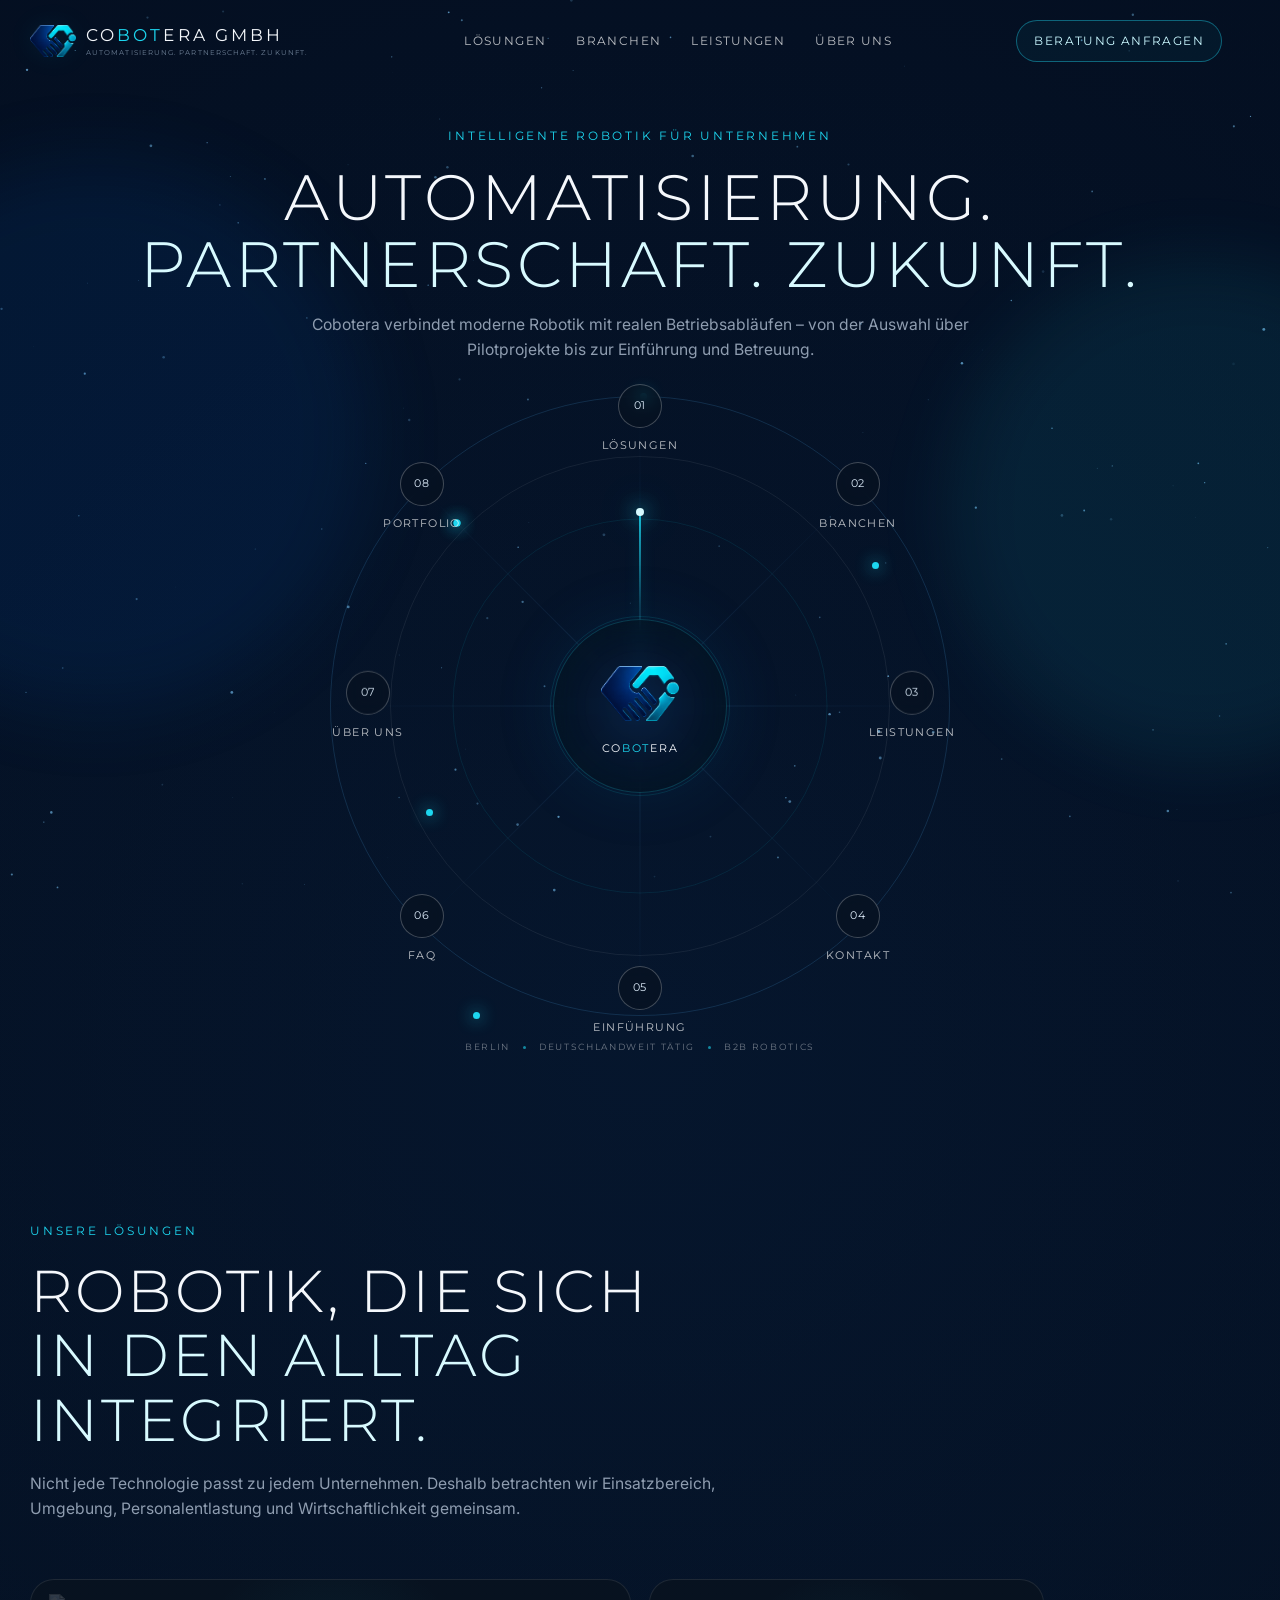
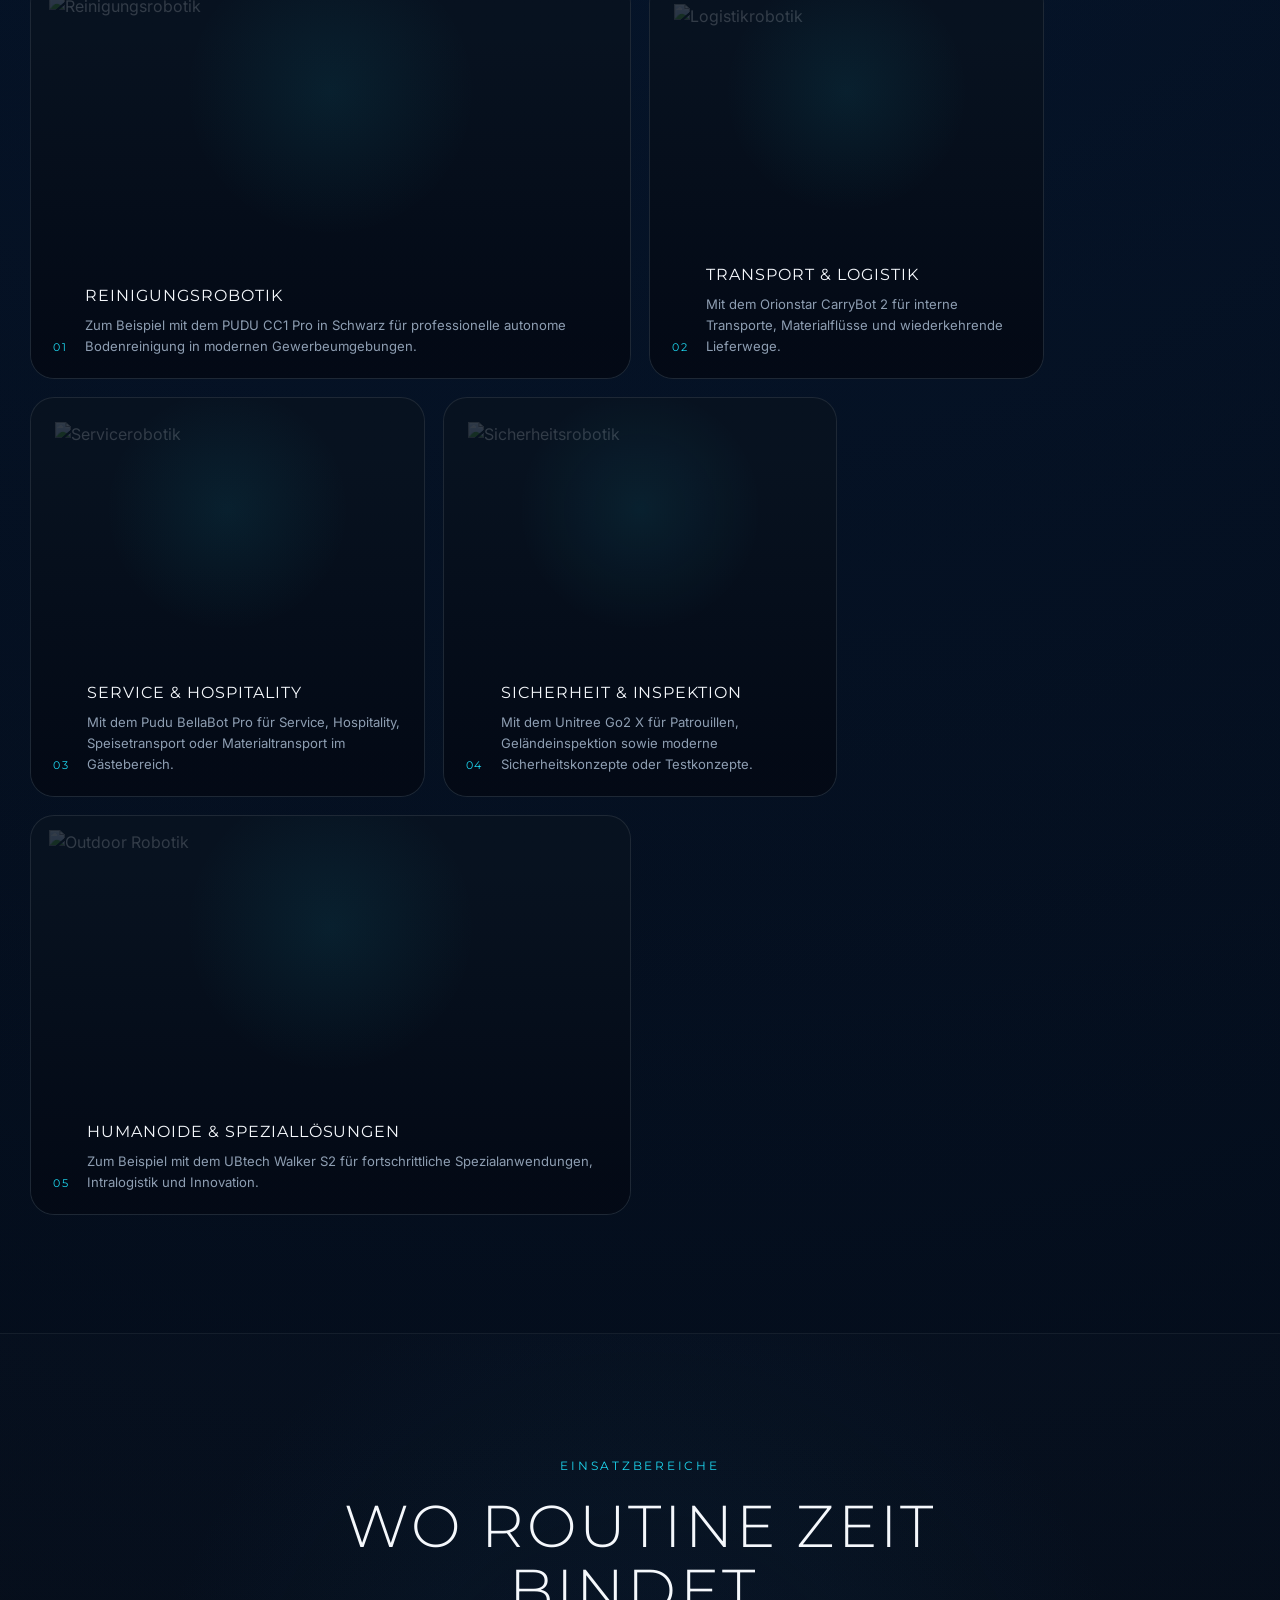
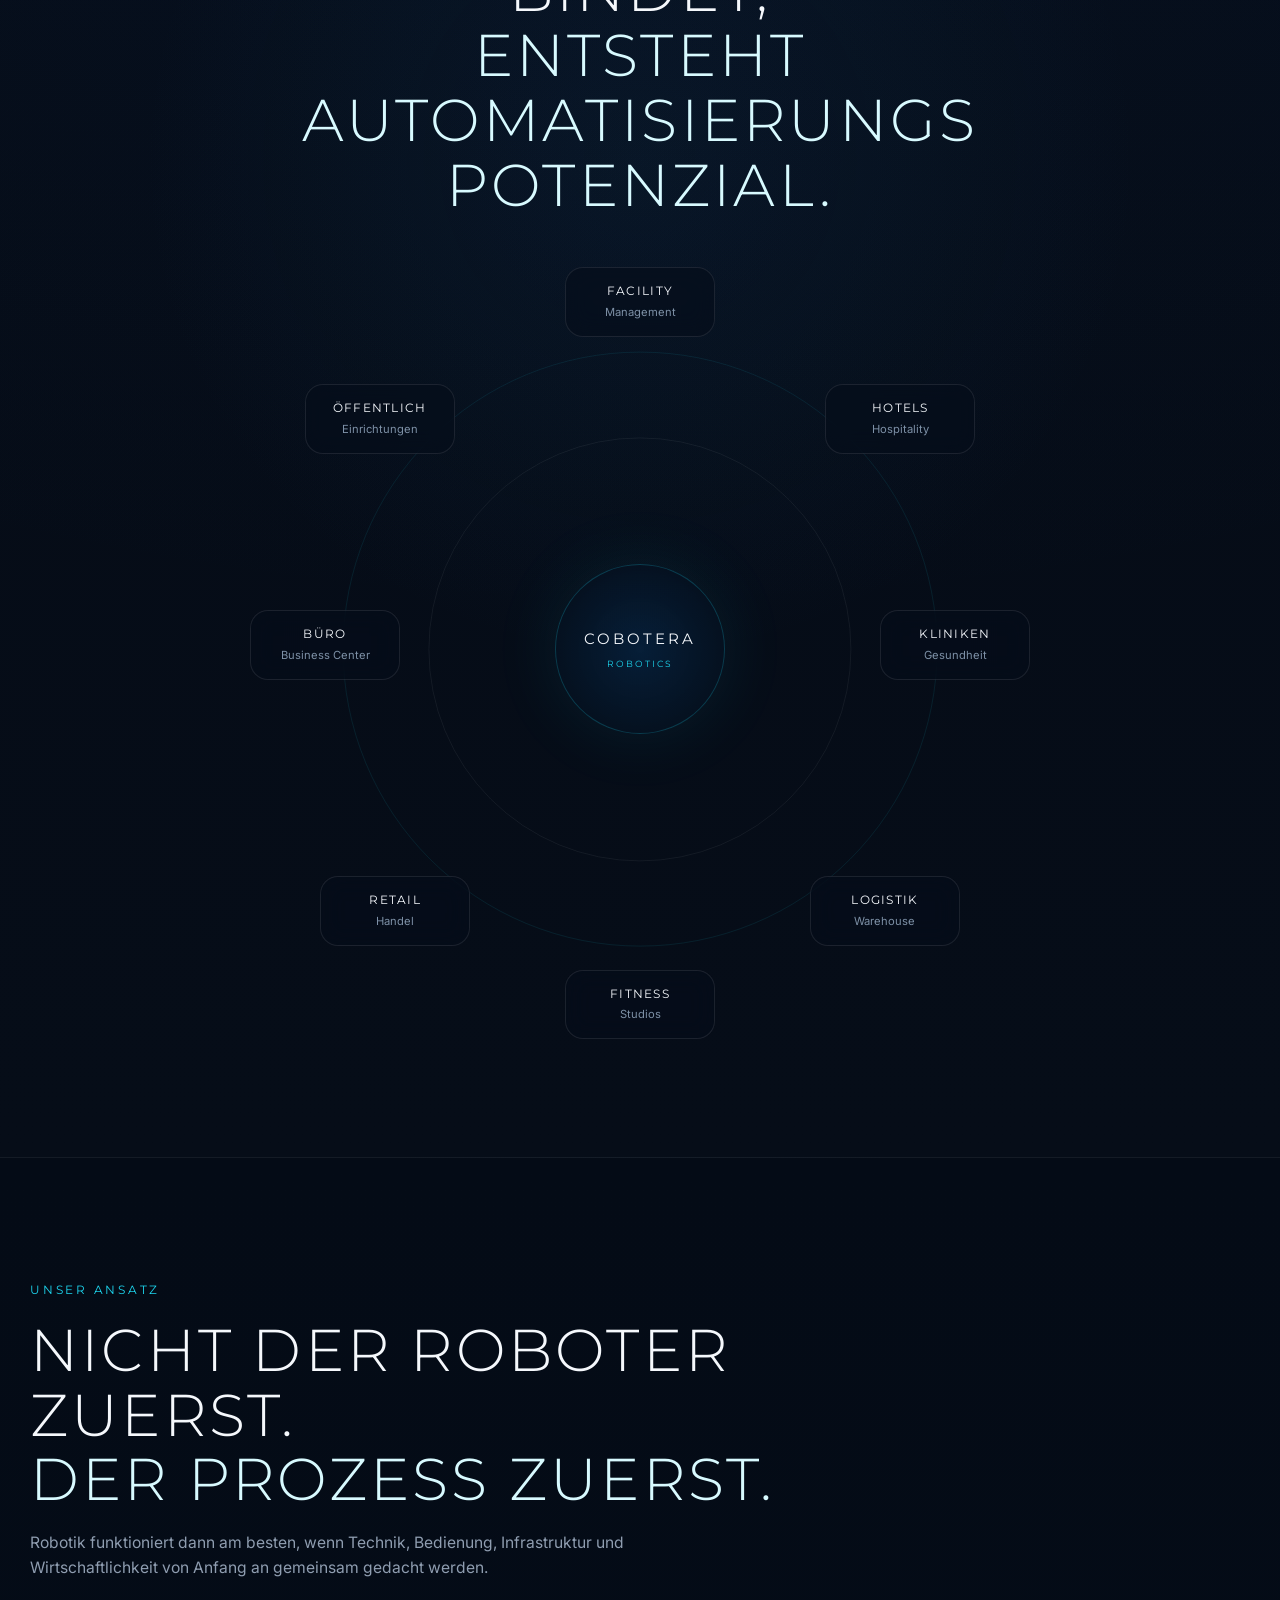
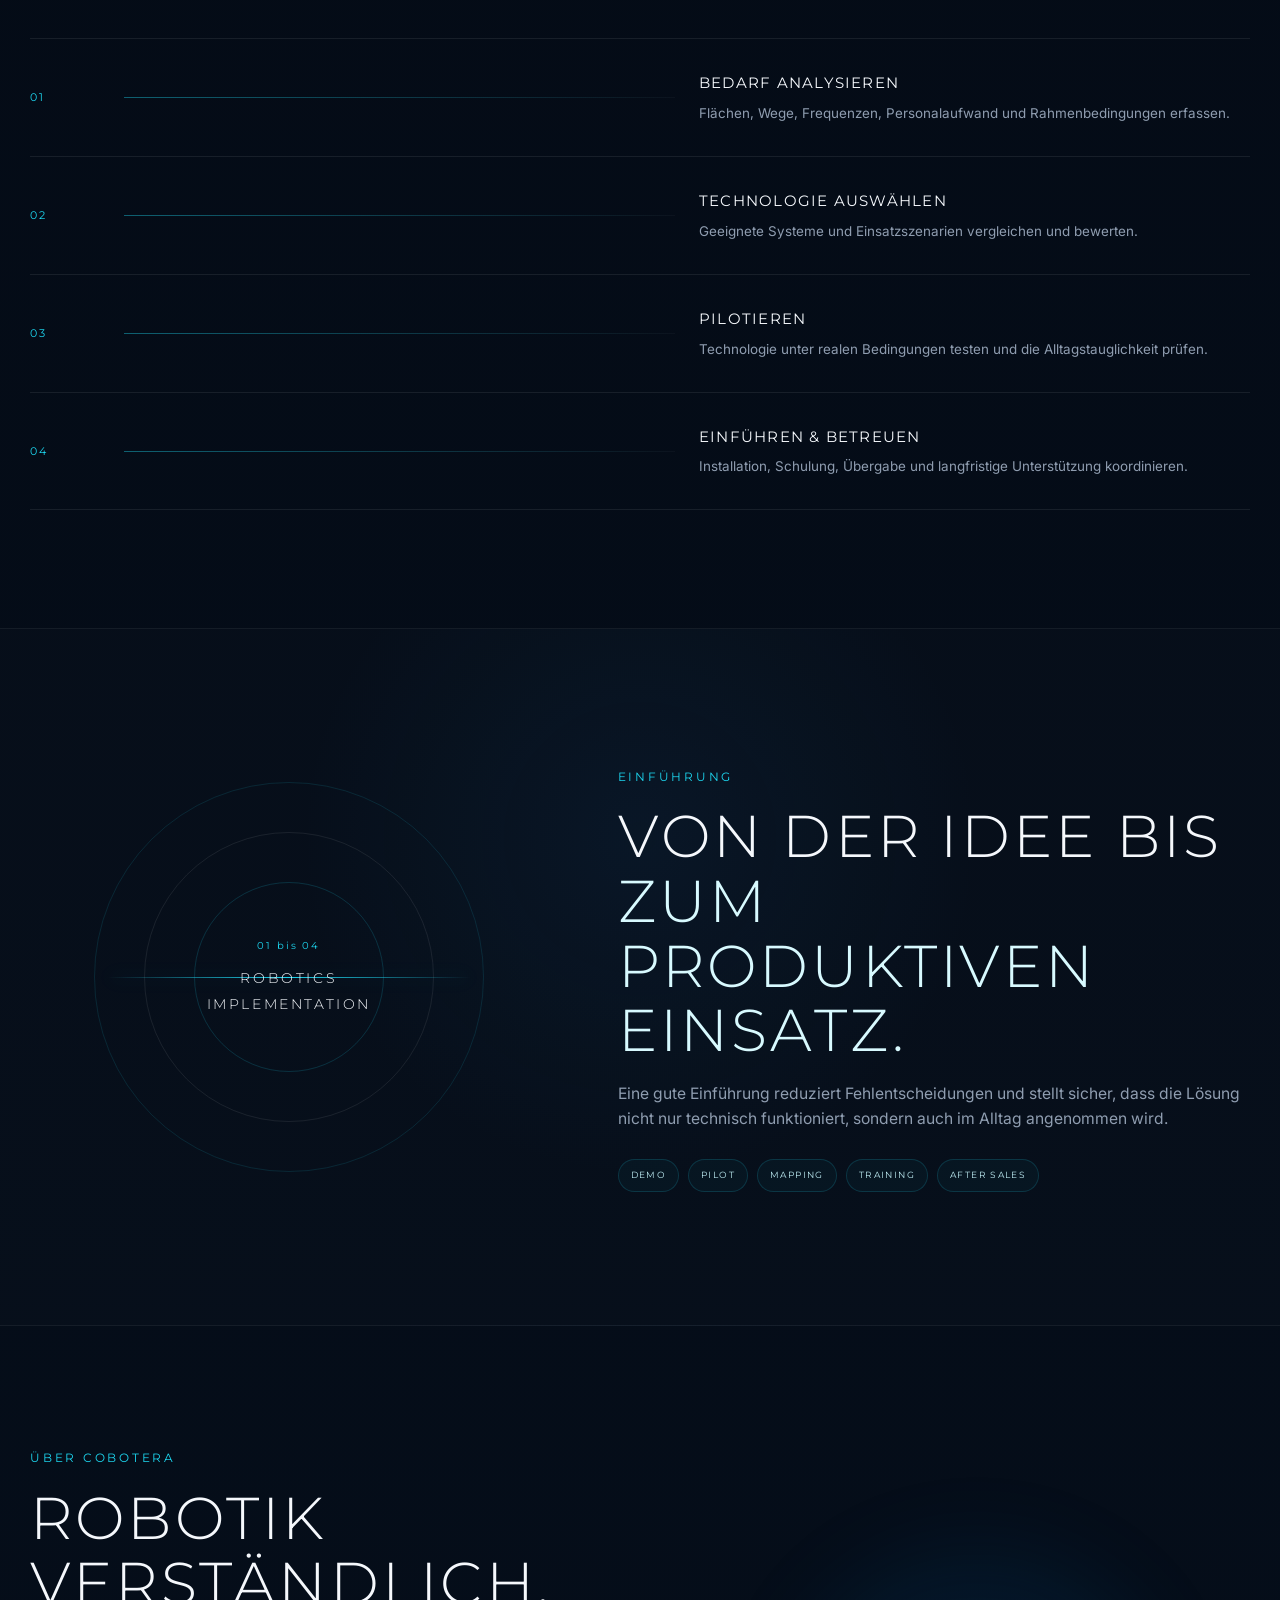
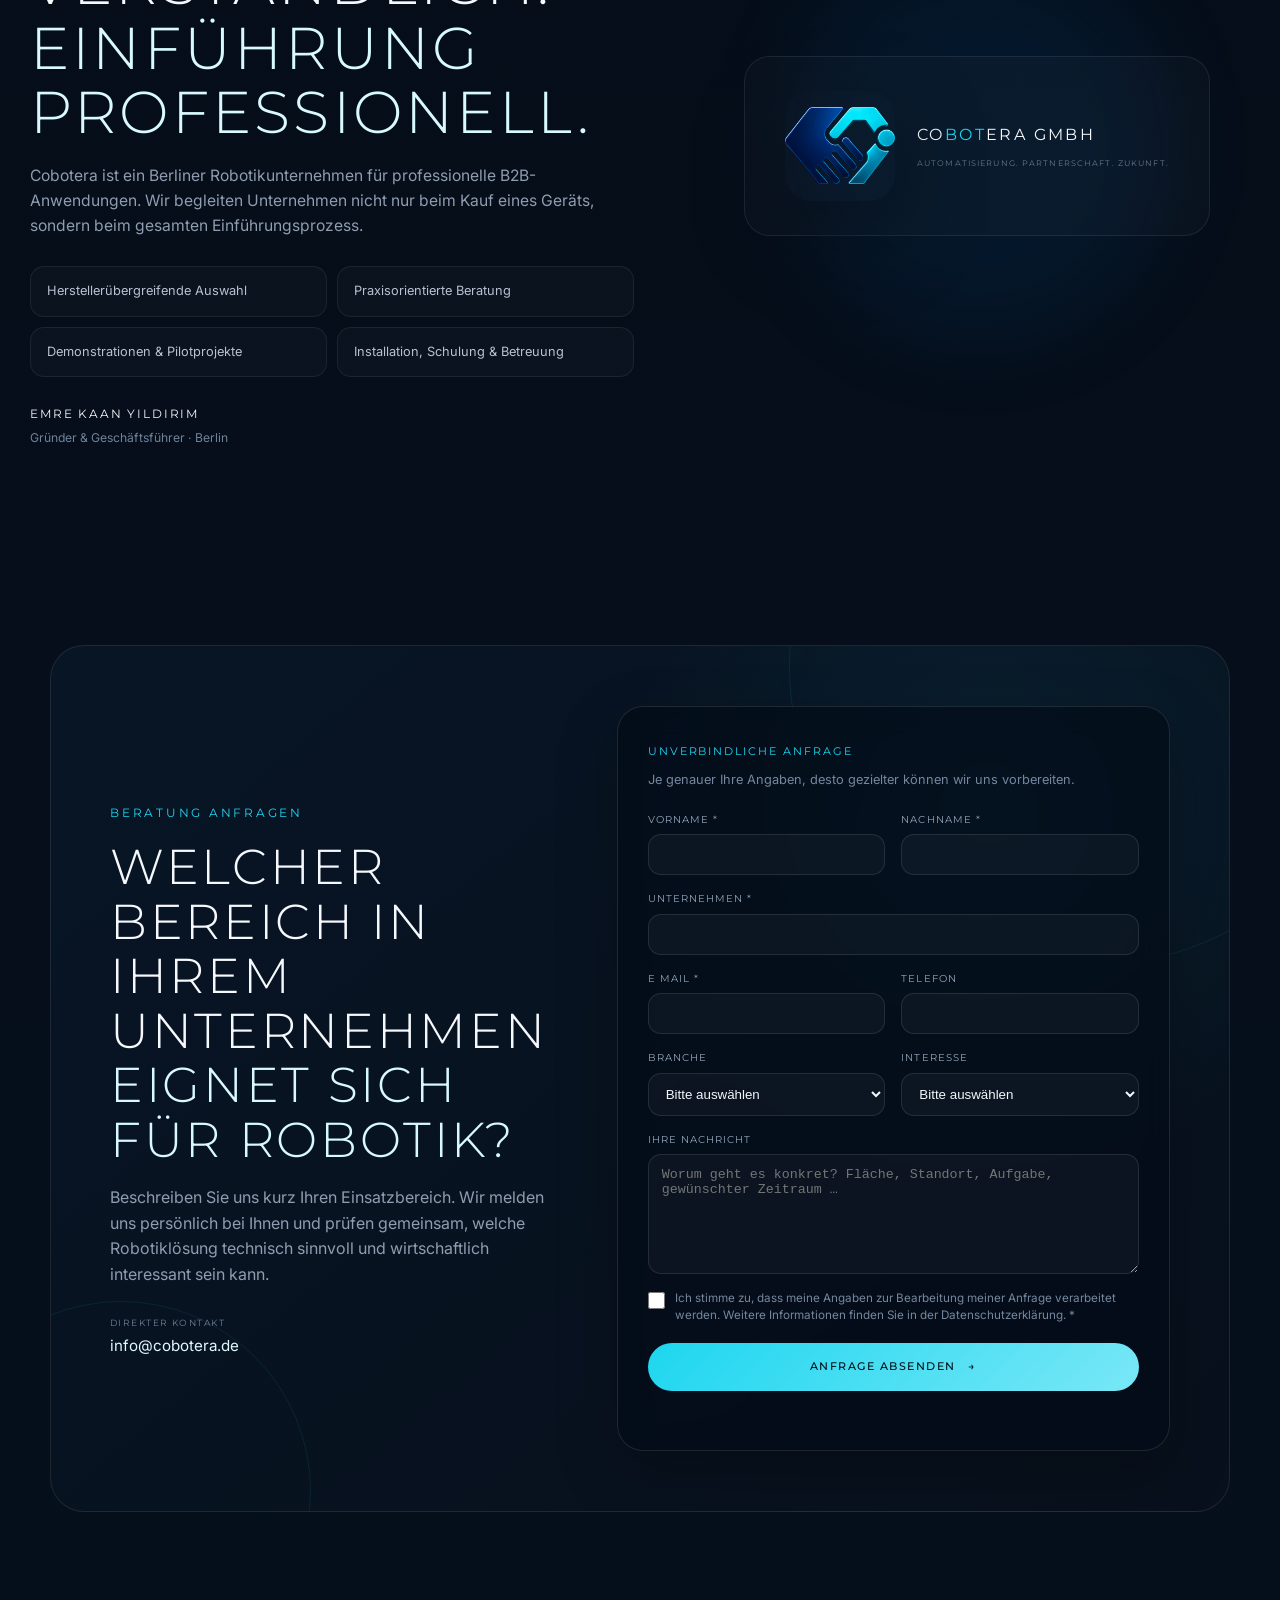
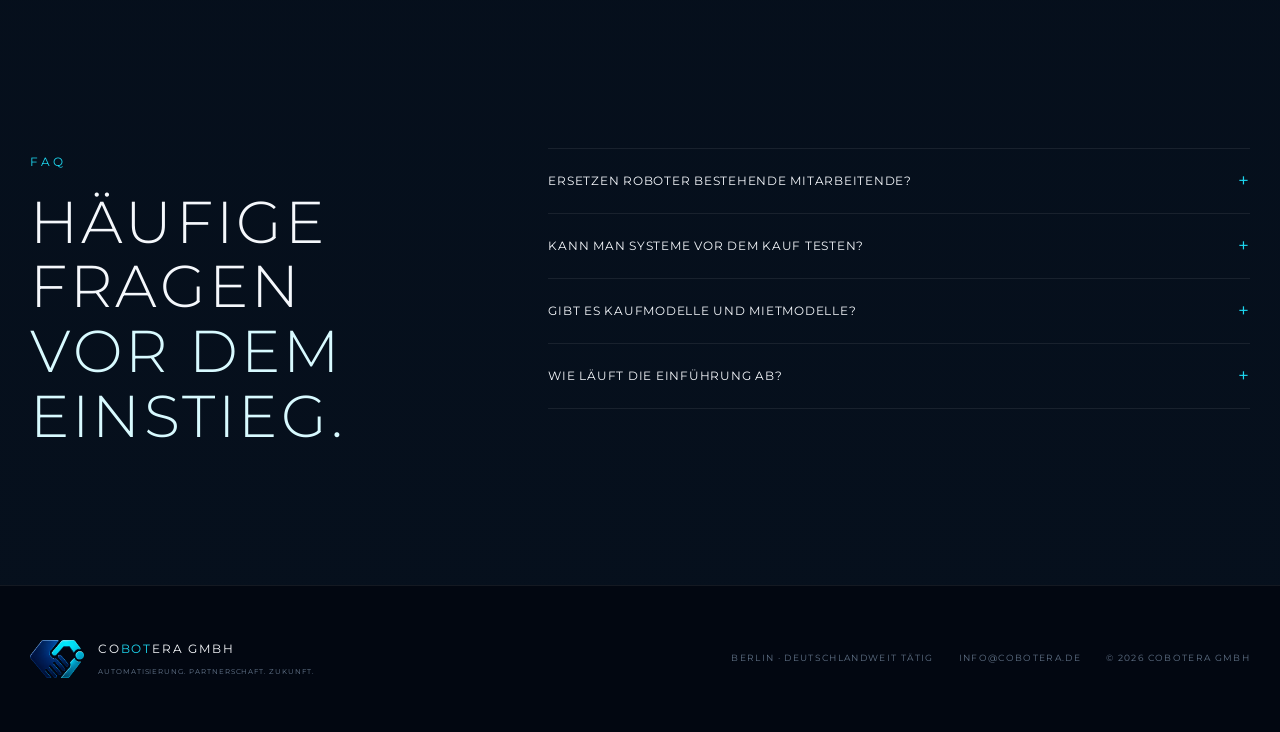
==== commit d3b02602: "Fix mobile industry section layout" ====
--- a/index.html
+++ b/index.html
@@ -3,7 +3,7 @@
 <head>
   <meta charset="utf-8">
   <meta name="viewport" content="width=device-width, initial-scale=1">
-  <title>Cobotera – Intelligente Robotik, messbare Entlastung</title>
+  <title>Cobotera | Intelligente Robotik, messbare Entlastung</title>
   <meta name="description" content="Cobotera begleitet Unternehmen bei Auswahl, Pilotierung, Einführung und Betreuung professioneller Robotiklösungen.">
   <link rel="preconnect" href="https://fonts.googleapis.com">
   <link rel="preconnect" href="https://fonts.gstatic.com" crossorigin>
@@ -142,7 +142,7 @@
             <span class="panel-number">01</span>
             <div>
               <h3>Reinigungsrobotik</h3>
-              <p>Zum Beispiel mit dem PUDU CC1 Pro in Schwarz – für professionelle autonome Bodenreinigung in modernen Gewerbeumgebungen.</p>
+              <p>Zum Beispiel mit dem PUDU CC1 Pro in Schwarz für professionelle autonome Bodenreinigung in modernen Gewerbeumgebungen.</p>
             </div>
           </div>
         </article>
@@ -166,7 +166,7 @@
             <span class="panel-number">03</span>
             <div>
               <h3>Service & Hospitality</h3>
-              <p>Mit dem Pudu BellaBot Pro für Service, Hospitality, Speise- oder Materialtransport im Front-of-House.</p>
+              <p>Mit dem Pudu BellaBot Pro für Service, Hospitality, Speisetransport oder Materialtransport im Gästebereich.</p>
             </div>
           </div>
         </article>
@@ -178,7 +178,7 @@
             <span class="panel-number">04</span>
             <div>
               <h3>Sicherheit & Inspektion</h3>
-              <p>Mit dem Unitree Go2 X für Patrouillen, Geländeinspektion und moderne Sicherheits- oder Testkonzepte.</p>
+              <p>Mit dem Unitree Go2 X für Patrouillen, Geländeinspektion sowie moderne Sicherheitskonzepte oder Testkonzepte.</p>
             </div>
           </div>
         </article>
@@ -202,7 +202,7 @@
     <div class="section-inner">
       <div class="section-heading center reveal">
         <span class="section-kicker">EINSATZBEREICHE</span>
-        <h2>Wo Routine Zeit bindet,<br><span>entsteht Automatisierungspotenzial.</span></h2>
+        <h2>Wo Routine Zeit bindet,<br><span>entsteht Automatisierungs<wbr>potenzial.</span></h2>
       </div>
 
       <div class="industry-orbit reveal">
@@ -281,7 +281,7 @@
           <span class="p-ring p3"></span>
         </div>
         <div class="process-center">
-          <span>01—04</span>
+          <span>01 bis 04</span>
           <b>ROBOTICS<br>IMPLEMENTATION</b>
         </div>
       </div>
@@ -299,7 +299,7 @@
           <span>PILOT</span>
           <span>MAPPING</span>
           <span>TRAINING</span>
-          <span>AFTER-SALES</span>
+          <span>AFTER SALES</span>
         </div>
       </div>
     </div>
@@ -390,7 +390,7 @@
               </label>
 
               <label>
-                <span>E-Mail *</span>
+                <span>E Mail *</span>
                 <input type="email" name="email" required autocomplete="email">
               </label>
 
@@ -470,7 +470,7 @@
           <p>Je nach Lösung können Demonstrationen oder Pilotprojekte sinnvoll sein, um Leistung und Alltagstauglichkeit real zu prüfen.</p>
         </details>
         <details>
-          <summary>Gibt es Kauf- und Mietmodelle?</summary>
+          <summary>Gibt es Kaufmodelle und Mietmodelle?</summary>
           <p>Das hängt von Robotertyp, Hersteller und Projektumfang ab. Die verfügbaren Optionen werden projektbezogen betrachtet.</p>
         </details>
         <details>
--- a/css/cobotera-v3.css
+++ b/css/cobotera-v3.css
@@ -729,7 +729,40 @@
   .section{padding:86px 18px}
   .solution-showcase{grid-template-columns:1fr}
   .solution-panel,.solution-panel.panel-wide{grid-column:auto;min-height:360px;border-radius:19px}
-  .industry-orbit{transform:scale(.57);margin-top:-120px;margin-bottom:-150px}
+  #branchen .section-heading h2{
+    font-size:clamp(1.7rem,8vw,2.15rem);
+    overflow-wrap:normal;
+  }
+  .industry-orbit{
+    width:100%;
+    height:auto;
+    aspect-ratio:auto;
+    margin:38px auto 0;
+    display:grid;
+    grid-template-columns:repeat(2,minmax(0,1fr));
+    gap:12px;
+    transform:none;
+    border-radius:0;
+  }
+  .industry-orbit:before,.industry-orbit:after{display:none}
+  .industry-core{
+    position:relative;
+    left:auto;top:auto;
+    grid-column:1/-1;
+    width:126px;height:126px;
+    margin:0 auto 10px;
+    transform:none;
+  }
+  .industry-chip,
+  .industry-chip[class*="chip-"]{
+    position:relative;
+    inset:auto;
+    width:100%;
+    min-width:0;
+    padding:15px 8px;
+    transform:none;
+    animation:none;
+  }
   .service-step{grid-template-columns:45px 1fr}
   .step-line{display:none}
   .about-points{grid-template-columns:1fr}
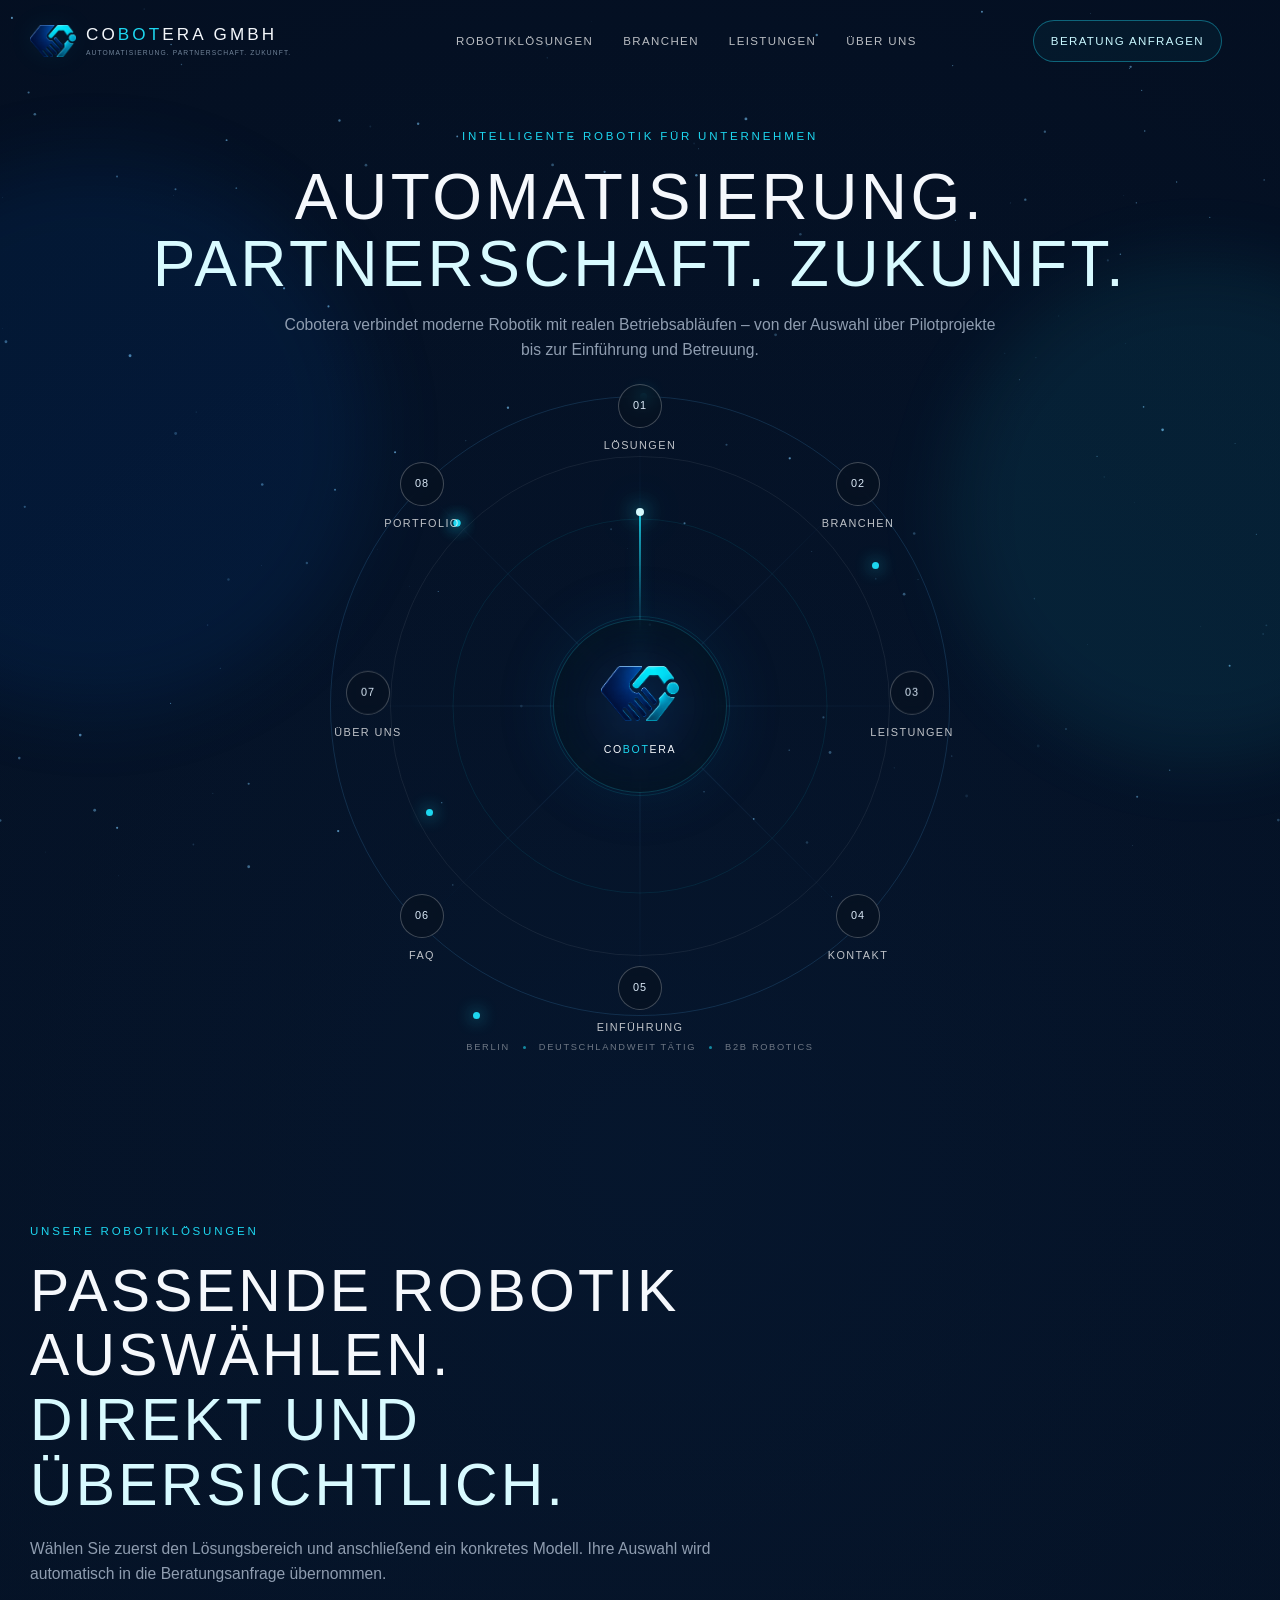
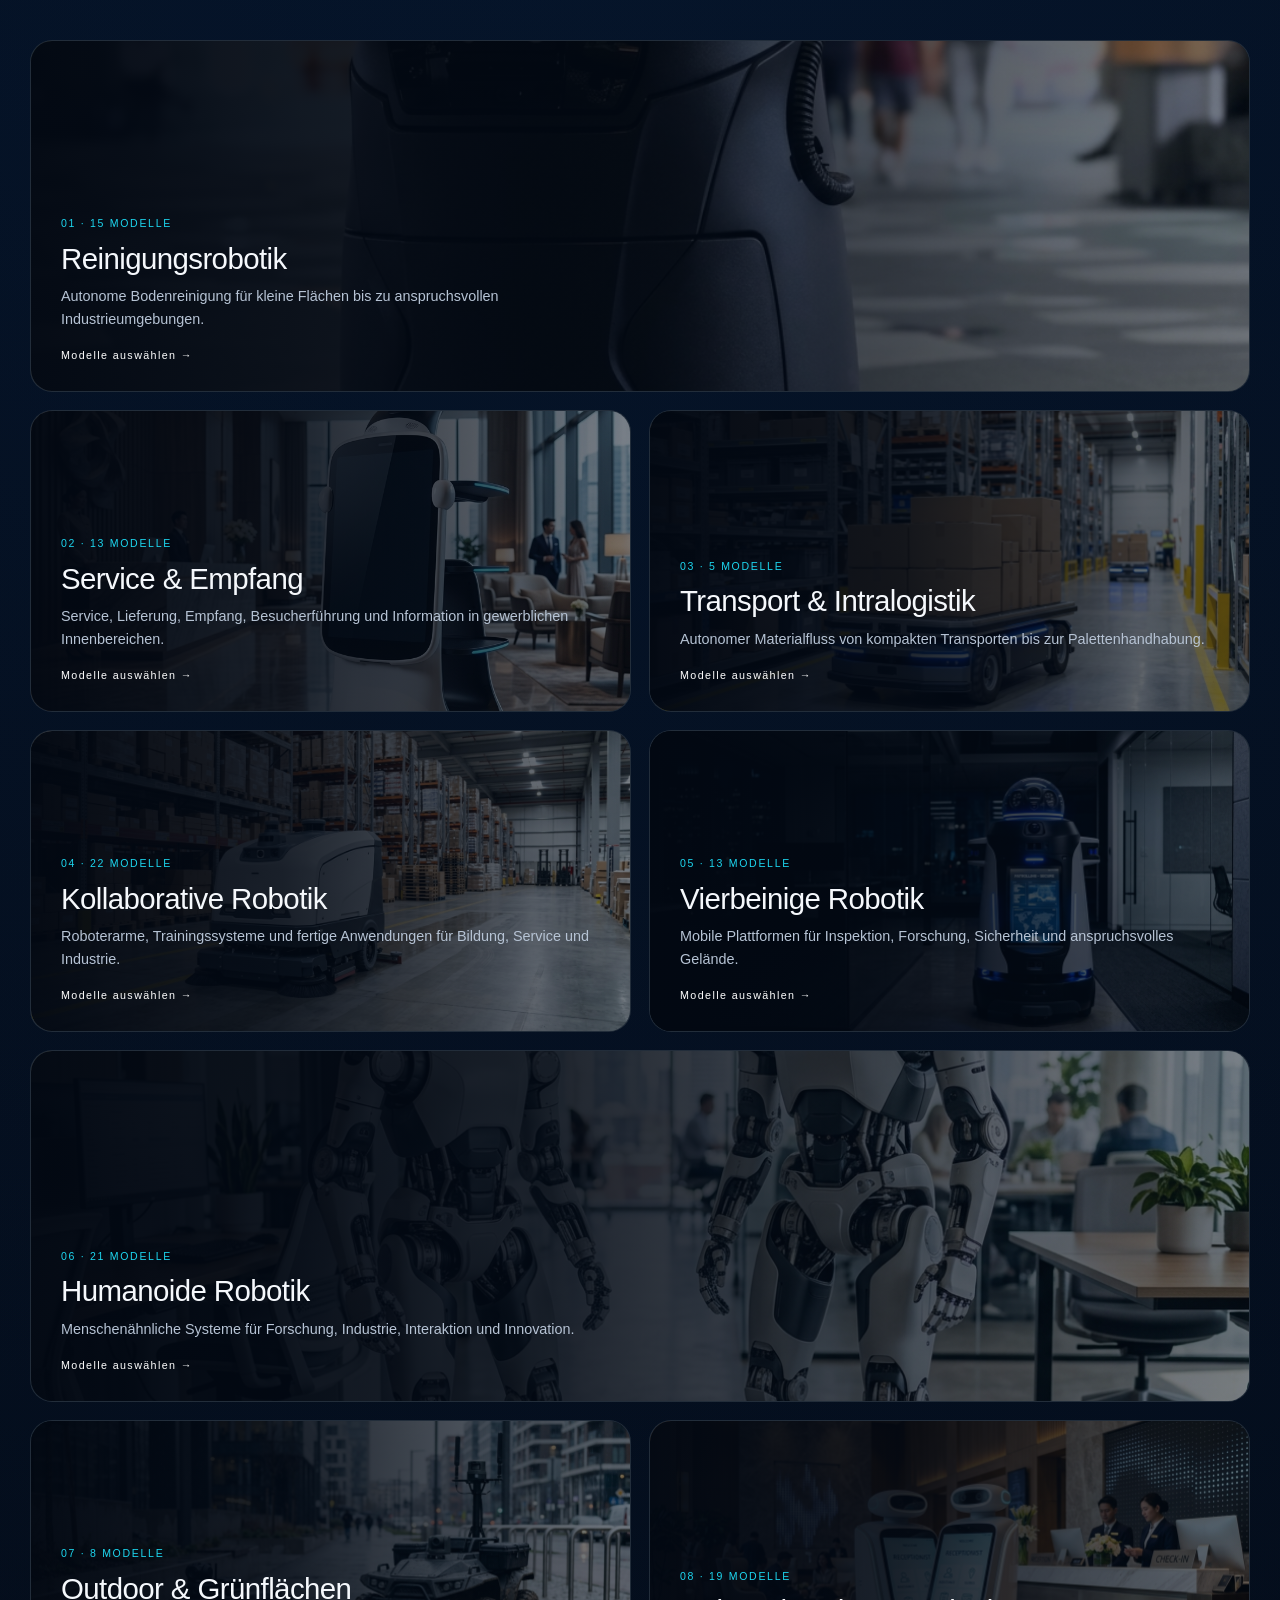
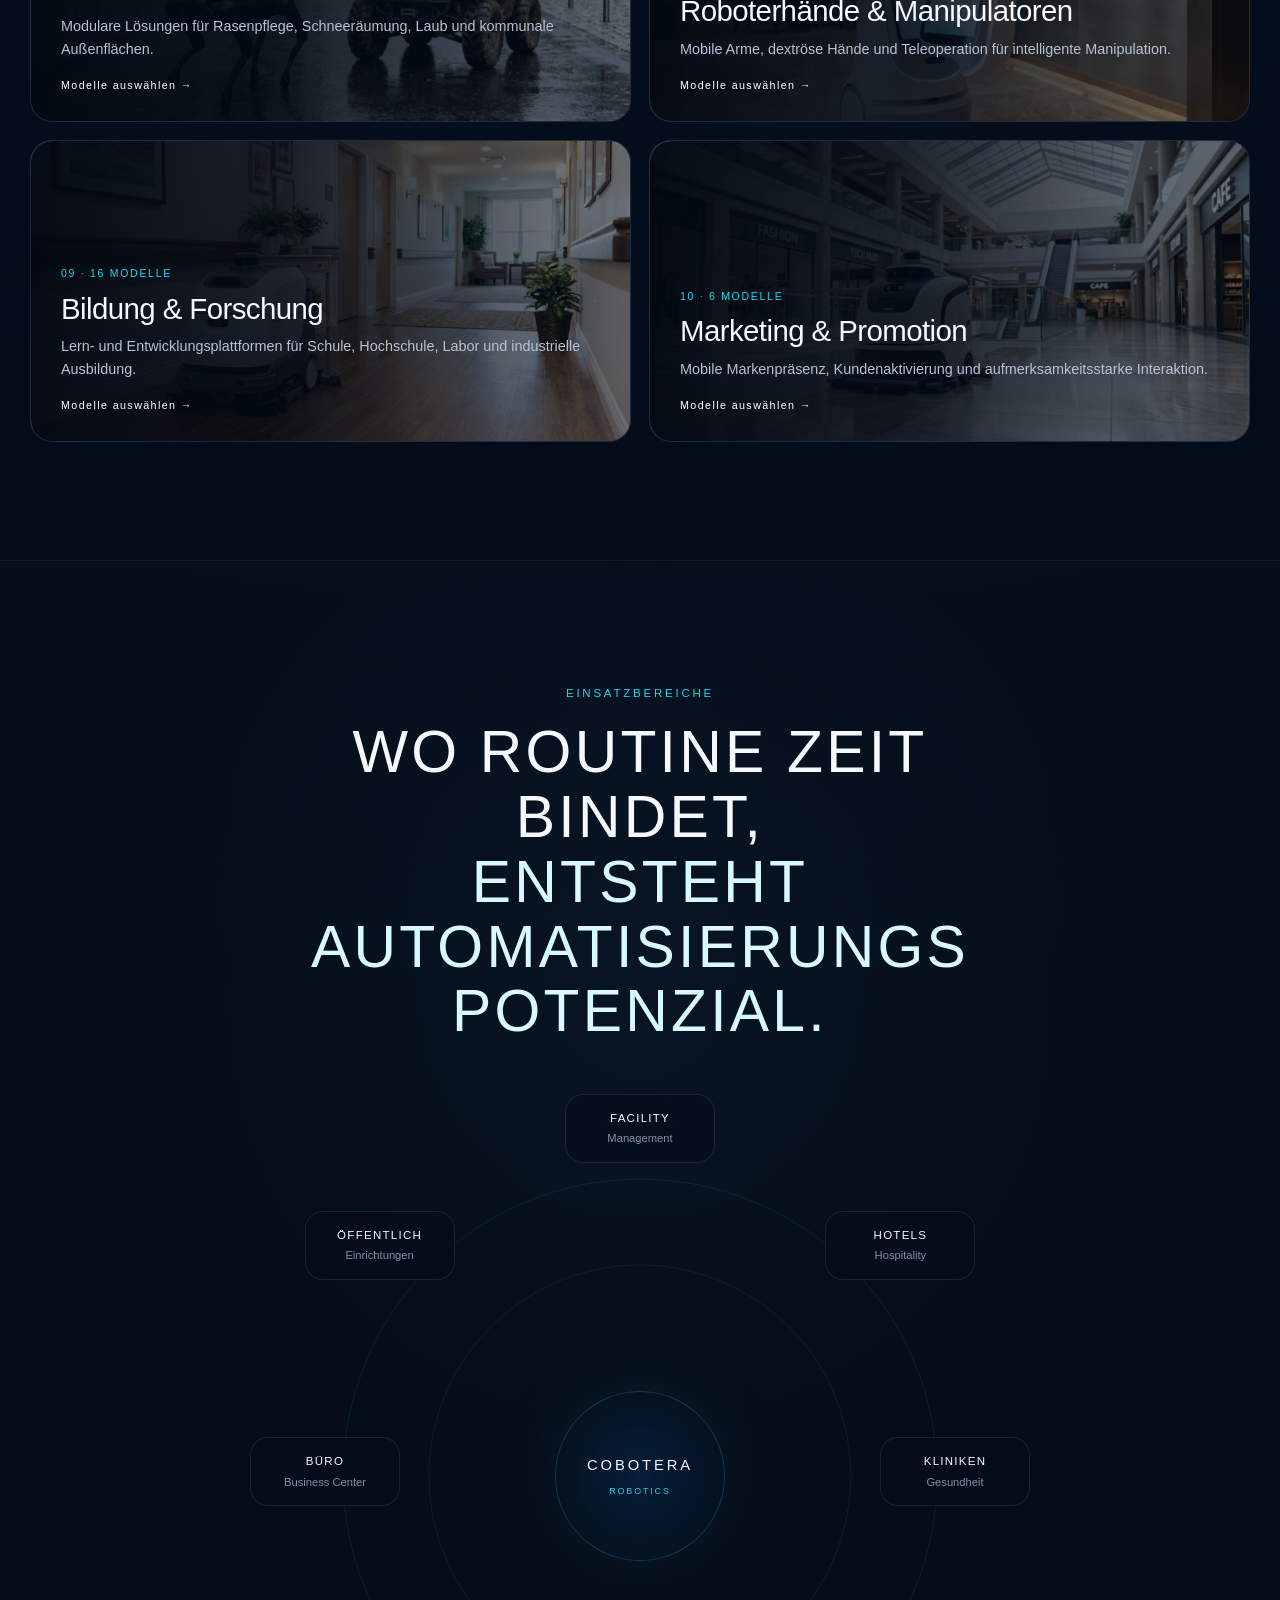
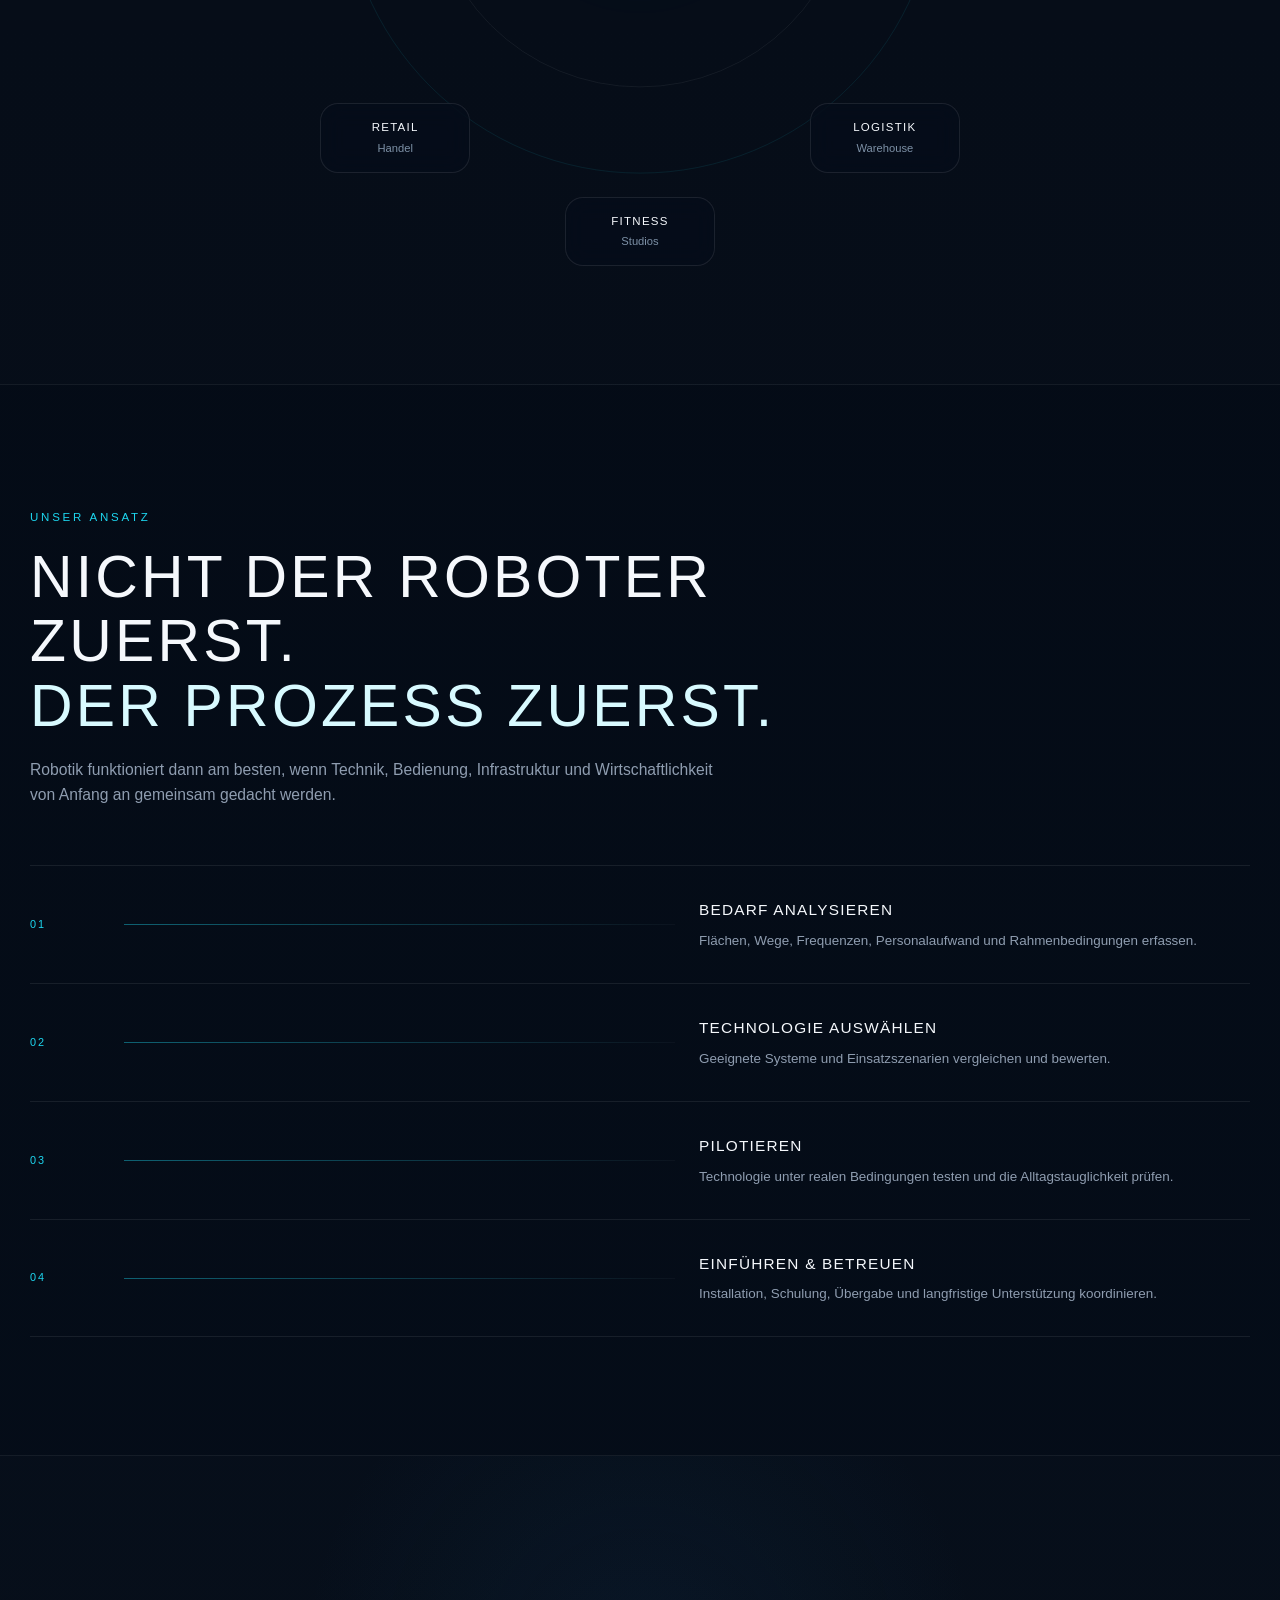
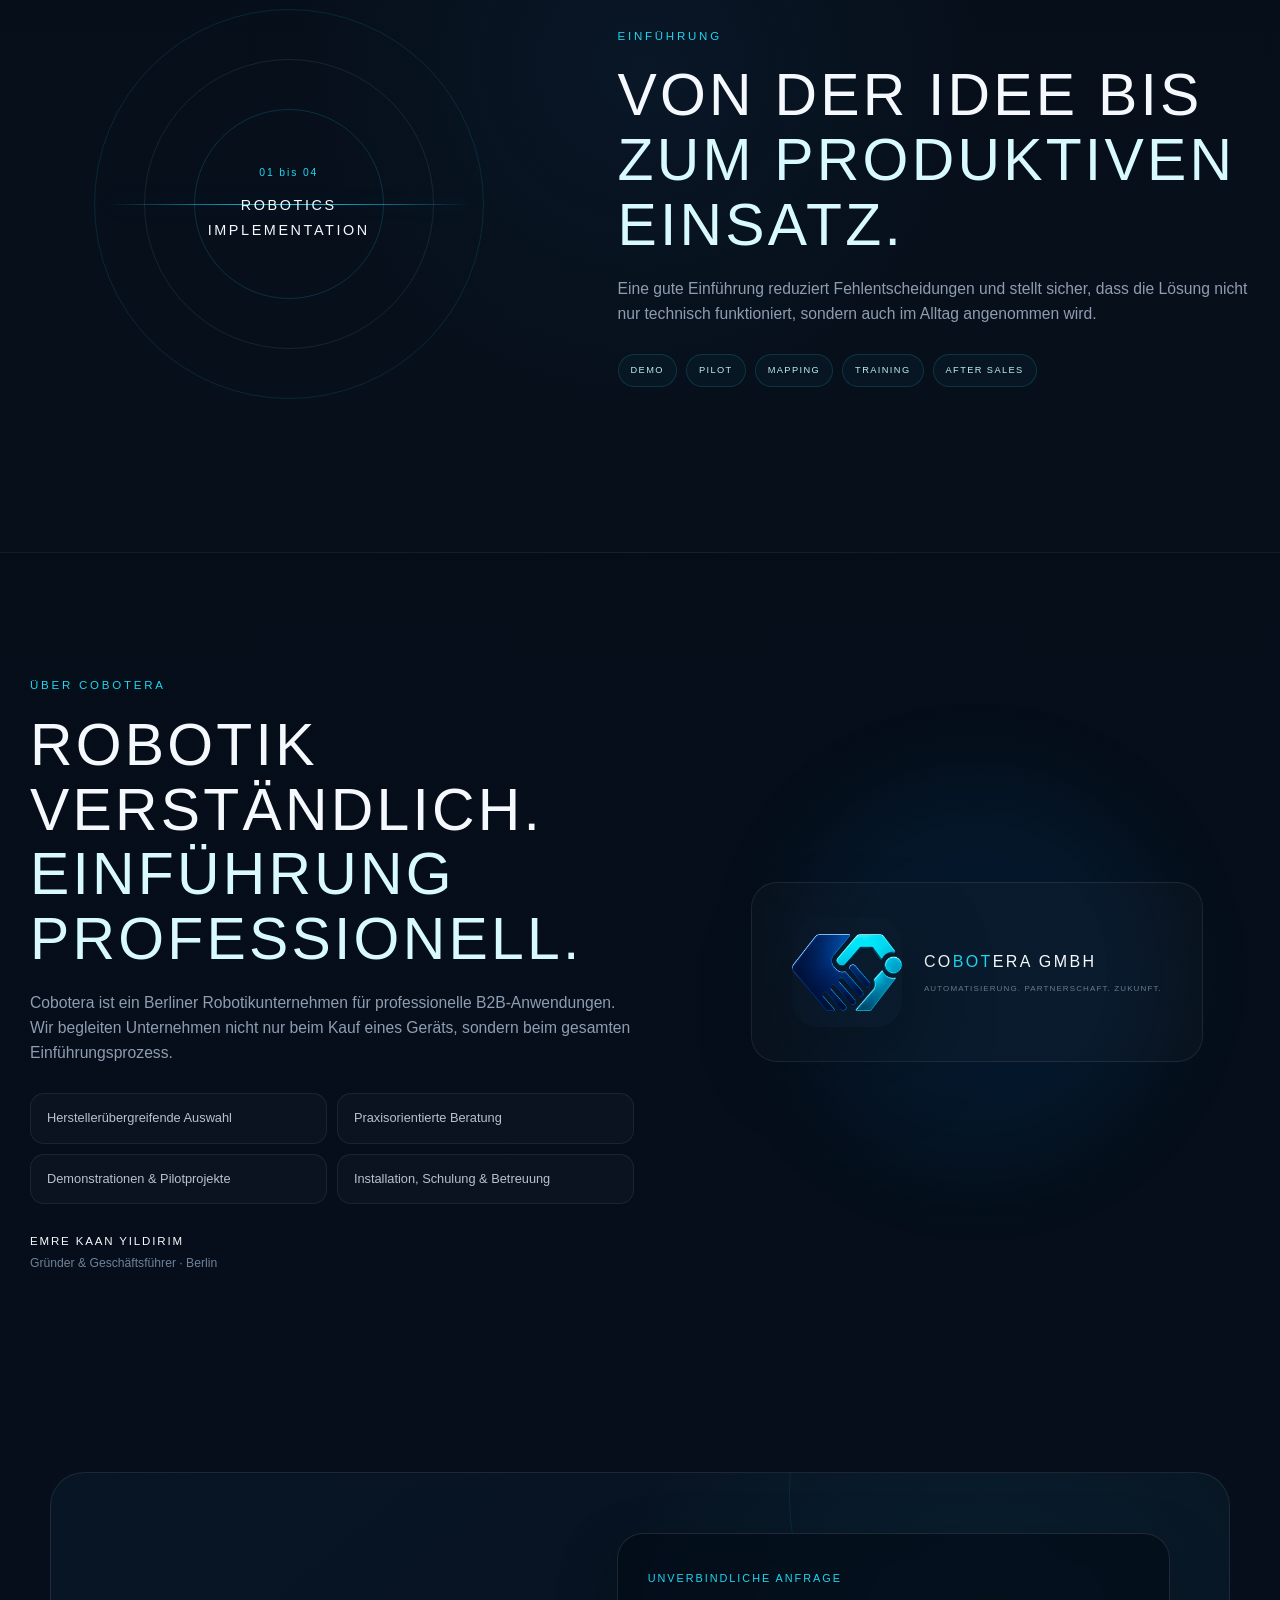
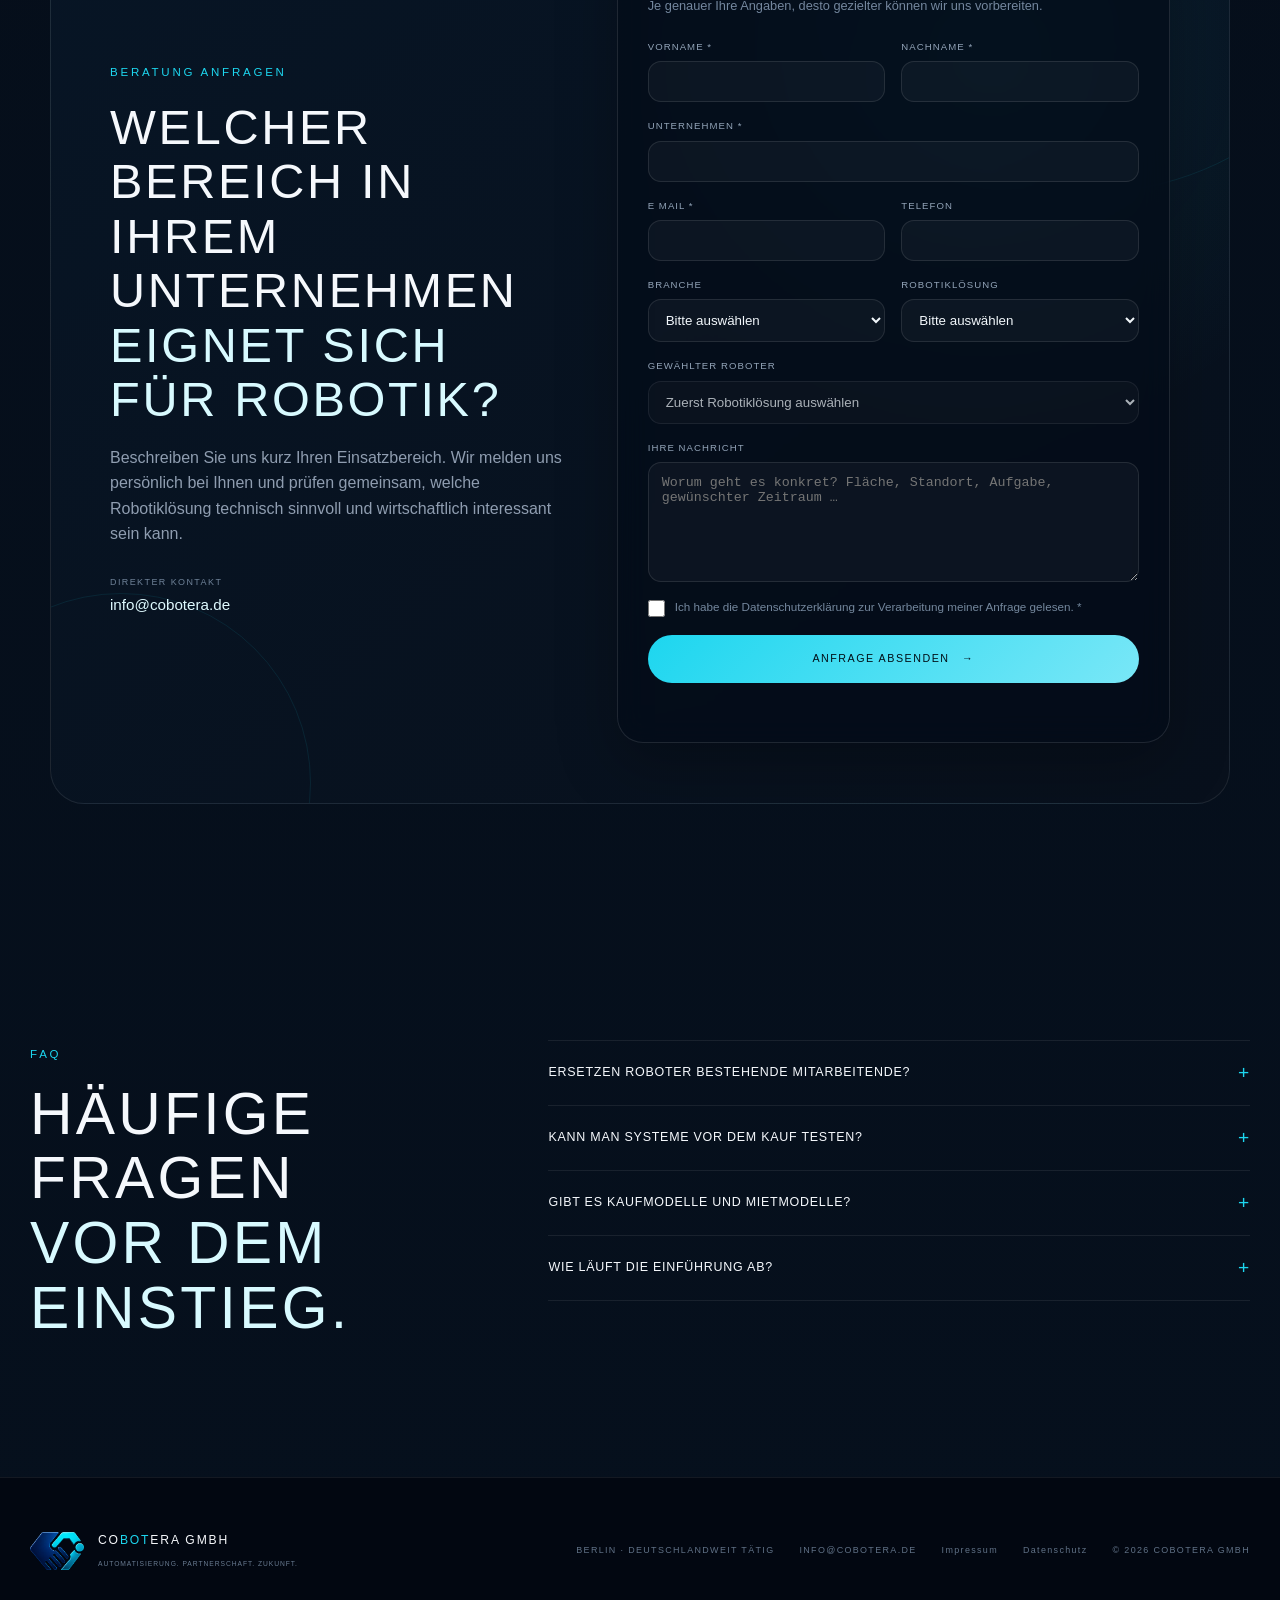
==== commit 1d12e24b: "Add robot solutions, product details, imprint and privacy pages" ====
--- a/index.html
+++ b/index.html
@@ -5,9 +5,6 @@
   <meta name="viewport" content="width=device-width, initial-scale=1">
   <title>Cobotera | Intelligente Robotik, messbare Entlastung</title>
   <meta name="description" content="Cobotera begleitet Unternehmen bei Auswahl, Pilotierung, Einführung und Betreuung professioneller Robotiklösungen.">
-  <link rel="preconnect" href="https://fonts.googleapis.com">
-  <link rel="preconnect" href="https://fonts.gstatic.com" crossorigin>
-  <link href="https://fonts.googleapis.com/css2?family=Montserrat:wght@300;400;500;600&family=Inter:wght@400;500;600&display=swap" rel="stylesheet">
   <link rel="stylesheet" href="css/cobotera-v3.css">
 </head>
 <body>
@@ -25,7 +22,7 @@
     </a>
 
     <nav class="desktop-nav">
-      <a href="#loesungen">Lösungen</a>
+      <a href="#robotikloesungen">Robotiklösungen</a>
       <a href="#branchen">Branchen</a>
       <a href="#leistungen">Leistungen</a>
       <a href="#cobotera">Über uns</a>
@@ -126,74 +123,29 @@
   <section class="section intro-section" id="loesungen">
     <div class="section-inner">
       <div class="section-heading reveal">
-        <span class="section-kicker">UNSERE LÖSUNGEN</span>
-        <h2>Robotik, die sich<br><span>in den Alltag integriert.</span></h2>
+        <span class="section-kicker">UNSERE ROBOTIKLÖSUNGEN</span>
+        <h2>Passende Robotik auswählen.<br><span>Direkt und übersichtlich.</span></h2>
         <p>
-          Nicht jede Technologie passt zu jedem Unternehmen. Deshalb betrachten wir
-          Einsatzbereich, Umgebung, Personalentlastung und Wirtschaftlichkeit gemeinsam.
+          Wählen Sie zuerst den Lösungsbereich und anschließend ein konkretes Modell.
+          Ihre Auswahl wird automatisch in die Beratungsanfrage übernommen.
         </p>
       </div>
 
-      <div class="solution-showcase" id="portfolio">
-        <article class="solution-panel panel-wide reveal">
-          <img src="https://terra-robotics.de/cdn/shop/files/pudu-cc1-pro-black-mainbildpng-2598505.png?v=1760624206&width=1946" alt="Reinigungsrobotik" onerror="this.style.opacity='.2'">
-          <div class="panel-overlay"></div>
-          <div class="panel-content">
-            <span class="panel-number">01</span>
+      <div class="robotics-solutions" id="robotikloesungen">
+        <div class="robotics-category-grid" id="robotics-category-grid" aria-label="Robotiklösungen auswählen"></div>
+
+        <section class="robotics-model-browser" id="robotics-model-browser" hidden aria-live="polite">
+          <div class="model-browser-head">
             <div>
-              <h3>Reinigungsrobotik</h3>
-              <p>Zum Beispiel mit dem PUDU CC1 Pro in Schwarz für professionelle autonome Bodenreinigung in modernen Gewerbeumgebungen.</p>
+              <span class="section-kicker" id="model-browser-kicker">MODELLE</span>
+              <h3 id="model-browser-title"></h3>
+              <p id="model-browser-copy"></p>
             </div>
-          </div>
-        </article>
-
-        <article class="solution-panel reveal">
-          <img src="https://terra-robotics.de/cdn/shop/files/ow001202409098695a9bbe48c4ed2d2ca9cdf9677bdefpng-2565060_5ddf9f6b-bdb9-4f41-b9d2-594d0e5358c7.png?v=1755077808&width=1946" alt="Logistikrobotik" onerror="this.style.opacity='.2'">
-          <div class="panel-overlay"></div>
-          <div class="panel-content">
-            <span class="panel-number">02</span>
-            <div>
-              <h3>Transport & Logistik</h3>
-              <p>Mit dem Orionstar CarryBot 2 für interne Transporte, Materialflüsse und wiederkehrende Lieferwege.</p>
-            </div>
-          </div>
-        </article>
-
-        <article class="solution-panel reveal">
-          <img src="https://terra-robotics.de/cdn/shop/files/front-viewpng-2564278_b75d78bf-d9ef-464d-80a6-ced2dfb4be7b.png?v=1755077779&width=1946" alt="Servicerobotik" onerror="this.style.opacity='.2'">
-          <div class="panel-overlay"></div>
-          <div class="panel-content">
-            <span class="panel-number">03</span>
-            <div>
-              <h3>Service & Hospitality</h3>
-              <p>Mit dem Pudu BellaBot Pro für Service, Hospitality, Speisetransport oder Materialtransport im Gästebereich.</p>
-            </div>
-          </div>
-        </article>
-
-        <article class="solution-panel reveal">
-          <img src="https://terra-robotics.de/cdn/shop/files/unitree-go2-x-1png-2762773.png?v=1780319194&width=1946" alt="Sicherheitsrobotik" onerror="this.style.opacity='.2'">
-          <div class="panel-overlay"></div>
-          <div class="panel-content">
-            <span class="panel-number">04</span>
-            <div>
-              <h3>Sicherheit & Inspektion</h3>
-              <p>Mit dem Unitree Go2 X für Patrouillen, Geländeinspektion sowie moderne Sicherheitskonzepte oder Testkonzepte.</p>
-            </div>
-          </div>
-        </article>
-
-        <article class="solution-panel panel-wide reveal">
-          <img src="https://terra-robotics.de/cdn/shop/files/ubtech-walker-s2-1png-2729512.png?v=1773388155&width=1946" alt="Outdoor Robotik" onerror="this.style.opacity='.2'">
-          <div class="panel-overlay"></div>
-          <div class="panel-content">
-            <span class="panel-number">05</span>
-            <div>
-              <h3>Humanoide & Speziallösungen</h3>
-              <p>Zum Beispiel mit dem UBtech Walker S2 für fortschrittliche Spezialanwendungen, Intralogistik und Innovation.</p>
-            </div>
-          </div>
-        </article>
+            <button class="model-browser-close" id="model-browser-close" type="button" aria-label="Modellauswahl schließen">×</button>
+          </div>
+          <div class="robot-model-grid" id="robot-model-grid"></div>
+          <p class="model-browser-note">Noch unsicher? Wählen Sie „Allgemeine Beratung“ – wir vergleichen die passenden Systeme für Ihren Einsatz.</p>
+        </section>
       </div>
     </div>
   </section>
@@ -416,15 +368,17 @@
               </label>
 
               <label>
-                <span>Interesse</span>
-                <select name="Interesse" id="interest-select">
+                <span>Robotiklösung</span>
+                <select name="Robotiklösung" id="solution-category-select">
                   <option value="">Bitte auswählen</option>
-                  <option>Reinigungsrobotik</option>
-                  <option>Transport & Logistik</option>
-                  <option>Service & Hospitality</option>
-                  <option>Sicherheit & Inspektion</option>
-                  <option>Humanoide & Speziallösungen</option>
-                  <option>Allgemeine Robotikberatung</option>
+                  <option value="Allgemeine Robotikberatung">Allgemeine Robotikberatung</option>
+                </select>
+              </label>
+
+              <label class="full">
+                <span>Gewählter Roboter</span>
+                <select name="Gewählter Roboter" id="robot-model-select" disabled>
+                  <option value="">Zuerst Robotiklösung auswählen</option>
                 </select>
               </label>
 
@@ -436,8 +390,8 @@
               <label class="consent full">
                 <input type="checkbox" required name="Datenschutz" value="zugestimmt">
                 <span>
-                  Ich stimme zu, dass meine Angaben zur Bearbeitung meiner Anfrage verarbeitet werden.
-                  Weitere Informationen finden Sie in der Datenschutzerklärung. *
+                  Ich habe die <a href="datenschutz.html" target="_blank" rel="noopener">Datenschutzerklärung</a>
+                  zur Verarbeitung meiner Anfrage gelesen. *
                 </span>
               </label>
             </div>
@@ -482,6 +436,42 @@
   </section>
 </main>
 
+<div class="robot-detail-modal" id="robot-detail-modal" role="dialog" aria-modal="true" aria-labelledby="robot-detail-title" hidden>
+  <article class="robot-detail-panel" tabindex="-1">
+    <button class="robot-detail-close" id="robot-detail-close" type="button" aria-label="Produktdetails schließen">×</button>
+    <div class="robot-detail-hero">
+      <div class="robot-detail-media">
+        <img id="robot-detail-image" src="" alt="">
+      </div>
+      <div class="robot-detail-intro">
+        <span class="section-kicker" id="robot-detail-category"></span>
+        <p class="robot-detail-tag" id="robot-detail-tag"></p>
+        <h2 id="robot-detail-title"></h2>
+        <p id="robot-detail-copy"></p>
+        <div class="robot-detail-metrics" id="robot-detail-metrics"></div>
+      </div>
+    </div>
+    <div class="robot-detail-content">
+      <section>
+        <h3>Funktionen und Nutzen</h3>
+        <ul id="robot-detail-benefits"></ul>
+      </section>
+      <section>
+        <h3>Technische Daten</h3>
+        <dl id="robot-detail-specs"></dl>
+      </section>
+    </div>
+    <div class="robot-detail-fit">
+      <div>
+        <span>Typische Einsatzbereiche</span>
+        <p id="robot-detail-fit"></p>
+      </div>
+      <button class="robot-detail-cta" id="robot-detail-inquiry" type="button">Dieses Modell anfragen <span>→</span></button>
+    </div>
+    <p class="robot-detail-disclaimer">Technische Angaben gemäß Herstellerunterlagen, Stand September 2026. Werte können je nach Variante und Einsatzbedingungen abweichen.</p>
+  </article>
+</div>
+
 <footer>
   <div class="footer-inner">
     <div class="footer-brand-lockup">
@@ -491,11 +481,14 @@
     <div class="footer-meta">
       <span>BERLIN · DEUTSCHLANDWEIT TÄTIG</span>
       <a href="mailto:info@cobotera.de">INFO@COBOTERA.DE</a>
+      <a href="impressum.html">Impressum</a>
+      <a href="datenschutz.html">Datenschutz</a>
       <span>© 2026 COBOTERA GMBH</span>
     </div>
   </div>
 </footer>
 
+<script src="data/robot-products.js"></script>
 <script src="js/cobotera-v3.js"></script>
 </body>
 </html>
--- a/css/cobotera-v3.css
+++ b/css/cobotera-v3.css
@@ -348,6 +348,91 @@
   grid-template-columns:repeat(12,1fr);
   gap:18px;
 }
+
+/* Robotiklösungen und Modellauswahl */
+.robotics-solutions{margin-top:54px}
+.robotics-category-grid{
+  display:grid;
+  grid-template-columns:repeat(2,minmax(0,1fr));
+  gap:18px;
+}
+.robotics-category-card{
+  position:relative;
+  min-height:300px;
+  padding:0;
+  overflow:hidden;
+  border:1px solid rgba(255,255,255,.11);
+  border-radius:22px;
+  background:#071322;
+  color:var(--text);
+  text-align:left;
+  cursor:pointer;
+  isolation:isolate;
+  transition:border-color .25s ease,transform .25s ease,box-shadow .25s ease;
+}
+.robotics-category-card:nth-child(1),
+.robotics-category-card:nth-child(6){grid-column:span 2;min-height:350px}
+.robotics-category-card img{position:absolute;inset:0;width:100%;height:100%;object-fit:cover;opacity:.62;transition:transform .45s ease,opacity .3s ease}
+.robotics-category-card .category-shade{position:absolute;inset:0;background:linear-gradient(90deg,rgba(2,8,18,.97) 0%,rgba(2,8,18,.82) 42%,rgba(2,8,18,.22) 100%)}
+.category-content{position:relative;z-index:1;display:flex;flex-direction:column;align-items:flex-start;justify-content:flex-end;min-height:inherit;padding:30px;max-width:650px}
+.category-content small{font:500 .66rem/1.3 'Montserrat',sans-serif;letter-spacing:.16em;color:var(--cyan);margin-bottom:12px}
+.category-content strong{font:500 clamp(1.35rem,2.3vw,2.25rem)/1.1 'Montserrat',sans-serif;letter-spacing:-.02em;margin-bottom:10px}
+.category-content em{font-style:normal;color:#b6c3d4;max-width:540px;font-size:.9rem;line-height:1.55}
+.category-content b{margin-top:20px;font:500 .67rem/1 'Montserrat',sans-serif;letter-spacing:.13em;color:#fff}
+.robotics-category-card:hover,.robotics-category-card.active{transform:translateY(-3px);border-color:rgba(29,214,239,.5);box-shadow:0 18px 45px rgba(0,0,0,.25),0 0 32px rgba(29,214,239,.07)}
+.robotics-category-card:hover img,.robotics-category-card.active img{transform:scale(1.035);opacity:.75}
+.robotics-category-card:focus-visible,.robot-model-option:focus-visible,.model-browser-close:focus-visible{outline:2px solid var(--cyan);outline-offset:3px}
+.robotics-model-browser{margin-top:24px;padding:30px;border:1px solid rgba(29,214,239,.25);border-radius:22px;background:linear-gradient(145deg,rgba(8,24,40,.98),rgba(4,12,25,.98));box-shadow:0 25px 70px rgba(0,0,0,.28)}
+.robotics-model-browser[hidden]{display:none}
+.model-browser-head{display:flex;justify-content:space-between;gap:24px;align-items:flex-start;margin-bottom:24px}
+.model-browser-head h3{font:500 clamp(1.55rem,3vw,2.4rem)/1.15 'Montserrat',sans-serif;margin:7px 0 8px}
+.model-browser-head p{color:var(--muted);max-width:760px;margin:0}
+.model-browser-close{flex:0 0 42px;width:42px;height:42px;border:1px solid rgba(255,255,255,.15);border-radius:50%;background:rgba(255,255,255,.04);color:#fff;font-size:1.7rem;line-height:1;cursor:pointer}
+.robot-model-grid{display:grid;grid-template-columns:repeat(3,minmax(0,1fr));gap:14px}
+.robot-model-option{display:flex;min-height:270px;padding:12px;flex-direction:column;align-items:flex-start;justify-content:flex-start;gap:10px;border:1px solid rgba(255,255,255,.1);border-radius:15px;background:rgba(255,255,255,.035);color:#fff;text-align:left;cursor:pointer;transition:.2s ease;overflow:hidden}
+.robot-model-image{display:flex;width:100%;height:178px;align-items:center;justify-content:center;padding:12px;border-radius:10px;background:linear-gradient(145deg,#f8fafc,#dfe8f2)}
+.robot-model-image img{display:block;width:100%;height:100%;object-fit:contain;transition:transform .3s ease}
+.robot-model-option:hover .robot-model-image img{transform:scale(1.045)}
+.robot-model-option .robot-model-name{font:500 .9rem/1.35 'Montserrat',sans-serif;padding:2px 3px 0}
+.robot-model-option small{font-size:.57rem;letter-spacing:.13em;color:var(--cyan)}
+.robot-model-option:hover{border-color:rgba(29,214,239,.5);background:rgba(29,214,239,.08);transform:translateY(-2px)}
+.robot-model-option.general-option{min-height:128px;justify-content:flex-end;background:linear-gradient(135deg,rgba(13,88,200,.18),rgba(29,214,239,.08))}
+.model-browser-note{margin:20px 0 0;color:var(--muted);font-size:.82rem}
+.robot-detail-open{overflow:hidden}
+.robot-detail-modal{position:fixed;z-index:2000;inset:0;display:flex;align-items:center;justify-content:center;padding:24px;background:rgba(1,6,14,.87);backdrop-filter:blur(14px)}
+.robot-detail-modal[hidden]{display:none}
+.robot-detail-panel{position:relative;width:min(1120px,100%);max-height:calc(100vh - 48px);overflow:auto;padding:28px;border:1px solid rgba(29,214,239,.3);border-radius:24px;background:linear-gradient(150deg,#0a1a2b,#040c18 58%);box-shadow:0 36px 100px rgba(0,0,0,.58);outline:none}
+.robot-detail-close{position:sticky;z-index:3;top:0;float:right;width:44px;height:44px;border:1px solid rgba(255,255,255,.16);border-radius:50%;background:#0b1727;color:#fff;font-size:1.8rem;line-height:1;cursor:pointer}
+.robot-detail-close:focus-visible,.robot-detail-cta:focus-visible{outline:2px solid var(--cyan);outline-offset:3px}
+.robot-detail-hero{display:grid;grid-template-columns:minmax(300px,.82fr) minmax(0,1.18fr);gap:34px;align-items:center;clear:both}
+.robot-detail-media{display:flex;min-height:390px;align-items:center;justify-content:center;padding:28px;border-radius:18px;background:linear-gradient(145deg,#fbfcfe,#dce6ef)}
+.robot-detail-media img{display:block;width:100%;height:340px;object-fit:contain}
+.robot-detail-intro{padding-right:18px}
+.robot-detail-tag{margin:11px 0 8px;color:#86a3bd;font:500 .68rem/1.4 'Montserrat',sans-serif;letter-spacing:.11em;text-transform:uppercase}
+.robot-detail-intro h2{margin:0 0 14px;font:500 clamp(1.9rem,4vw,3.25rem)/1.04 'Montserrat',sans-serif;letter-spacing:-.035em}
+.robot-detail-intro>p:last-of-type{margin:0;color:#c0cbd9;font-size:.96rem;line-height:1.7}
+.robot-detail-metrics{display:grid;grid-template-columns:repeat(3,minmax(0,1fr));gap:9px;margin-top:24px}
+.robot-detail-metrics div{min-height:86px;padding:15px 12px;border:1px solid rgba(29,214,239,.2);border-radius:12px;background:rgba(29,214,239,.055)}
+.robot-detail-metrics strong{display:block;color:var(--cyan);font:600 1.06rem/1.2 'Montserrat',sans-serif}
+.robot-detail-metrics span{display:block;margin-top:7px;color:#879bb2;font-size:.59rem;line-height:1.35;letter-spacing:.11em}
+.robot-detail-content{display:grid;grid-template-columns:.9fr 1.1fr;gap:18px;margin-top:24px}
+.robot-detail-content section{padding:23px;border:1px solid rgba(255,255,255,.1);border-radius:16px;background:rgba(255,255,255,.025)}
+.robot-detail-content h3{margin:0 0 18px;font:500 1rem/1.3 'Montserrat',sans-serif;color:#fff}
+.robot-detail-content ul{display:grid;gap:12px;margin:0;padding:0;list-style:none}
+.robot-detail-content li{position:relative;padding-left:19px;color:#c2cedb;font-size:.88rem;line-height:1.5}
+.robot-detail-content li::before{content:'';position:absolute;left:0;top:.55em;width:7px;height:7px;border-radius:50%;background:var(--cyan);box-shadow:0 0 12px rgba(29,214,239,.45)}
+.robot-detail-content dl{margin:0}
+.robot-detail-content dl div{display:grid;grid-template-columns:minmax(120px,.42fr) 1fr;gap:18px;padding:10px 0;border-top:1px solid rgba(255,255,255,.08)}
+.robot-detail-content dl div:first-child{border-top:0;padding-top:0}
+.robot-detail-content dt{color:#90a4ba;font-size:.78rem}
+.robot-detail-content dd{margin:0;color:#eef5fb;font-size:.82rem;line-height:1.45}
+.robot-detail-fit{display:flex;align-items:center;justify-content:space-between;gap:24px;margin-top:18px;padding:20px 22px;border:1px solid rgba(29,214,239,.23);border-radius:16px;background:linear-gradient(120deg,rgba(13,88,200,.16),rgba(29,214,239,.055))}
+.robot-detail-fit>div{max-width:690px}
+.robot-detail-fit span{color:var(--cyan);font:500 .64rem/1.3 'Montserrat',sans-serif;letter-spacing:.12em;text-transform:uppercase}
+.robot-detail-fit p{margin:7px 0 0;color:#d0dbe7;font-size:.86rem;line-height:1.5}
+.robot-detail-cta{flex:0 0 auto;min-height:48px;padding:0 22px;border:0;border-radius:999px;background:linear-gradient(135deg,#1dd6ef,#79e7f7);color:#021018;font:600 .65rem/1 'Montserrat',sans-serif;letter-spacing:.11em;text-transform:uppercase;cursor:pointer}
+.robot-detail-cta span{margin-left:8px;color:inherit;font-size:inherit}
+.robot-detail-disclaimer{margin:14px 2px 0;color:#63768c;font-size:.68rem;line-height:1.45}
 .solution-panel{
   grid-column:span 4;
   min-height:400px;
@@ -917,6 +1002,12 @@
   transform:translateY(-2px);
   box-shadow:0 14px 32px rgba(29,214,239,.18);
 }
+.submit-btn:disabled{
+  opacity:.62;
+  cursor:wait;
+  transform:none;
+  box-shadow:none;
+}
 .submit-btn span{margin-left:8px}
 .honeypot{position:absolute!important;left:-9999px!important;opacity:0!important}
 .form-status{
@@ -928,14 +1019,48 @@
 }
 .form-status.success{color:#7ee5bd}
 .form-status.error{color:#ff9d9d}
+.form-status.error a{color:#dffaff;text-decoration:underline}
 
 @media(max-width:900px){
+  .robotics-category-grid{grid-template-columns:1fr}
+  .robotics-category-card:nth-child(1),.robotics-category-card:nth-child(6){grid-column:auto;min-height:300px}
+  .robot-model-grid{grid-template-columns:repeat(2,minmax(0,1fr))}
+  .robot-detail-hero{grid-template-columns:1fr}
+  .robot-detail-media{min-height:320px}
+  .robot-detail-media img{height:280px}
+  .robot-detail-intro{padding-right:0}
+  .robot-detail-content{grid-template-columns:1fr}
   .contact-layout{grid-template-columns:1fr;gap:34px}
   .contact-copy,.contact-copy h2,.contact-copy p{text-align:center}
   .contact-copy p{margin-left:auto;margin-right:auto}
   .contact-direct{align-items:center}
 }
 @media(max-width:620px){
+  .robotics-solutions{margin-top:36px}
+  .robotics-category-grid{gap:12px}
+  .robotics-category-card,.robotics-category-card:nth-child(1),.robotics-category-card:nth-child(6){min-height:265px;border-radius:17px}
+  .robotics-category-card .category-shade{background:linear-gradient(0deg,rgba(2,8,18,.98) 0%,rgba(2,8,18,.78) 60%,rgba(2,8,18,.28) 100%)}
+  .category-content{padding:22px}
+  .category-content em{font-size:.82rem}
+  .robotics-model-browser{padding:20px 16px;border-radius:17px}
+  .model-browser-head{gap:12px}
+  .robot-model-grid{grid-template-columns:1fr}
+  .robot-model-option{min-height:278px}
+  .robot-model-image{height:190px}
+  .robot-model-option.general-option{min-height:120px}
+  .robot-detail-modal{padding:0;align-items:stretch}
+  .robot-detail-panel{max-height:100vh;padding:18px 15px 22px;border-radius:0;border-left:0;border-right:0}
+  .robot-detail-close{width:40px;height:40px}
+  .robot-detail-hero{gap:23px}
+  .robot-detail-media{min-height:260px;padding:18px}
+  .robot-detail-media img{height:230px}
+  .robot-detail-intro h2{font-size:1.75rem}
+  .robot-detail-metrics{grid-template-columns:1fr}
+  .robot-detail-metrics div{min-height:0}
+  .robot-detail-content section{padding:19px 17px}
+  .robot-detail-content dl div{grid-template-columns:1fr;gap:5px}
+  .robot-detail-fit{align-items:stretch;flex-direction:column}
+  .robot-detail-cta{width:100%}
   .brand{width:220px;min-width:220px;height:52px}
   .form-card{padding:22px 17px;border-radius:20px}
   .form-grid{grid-template-columns:1fr}
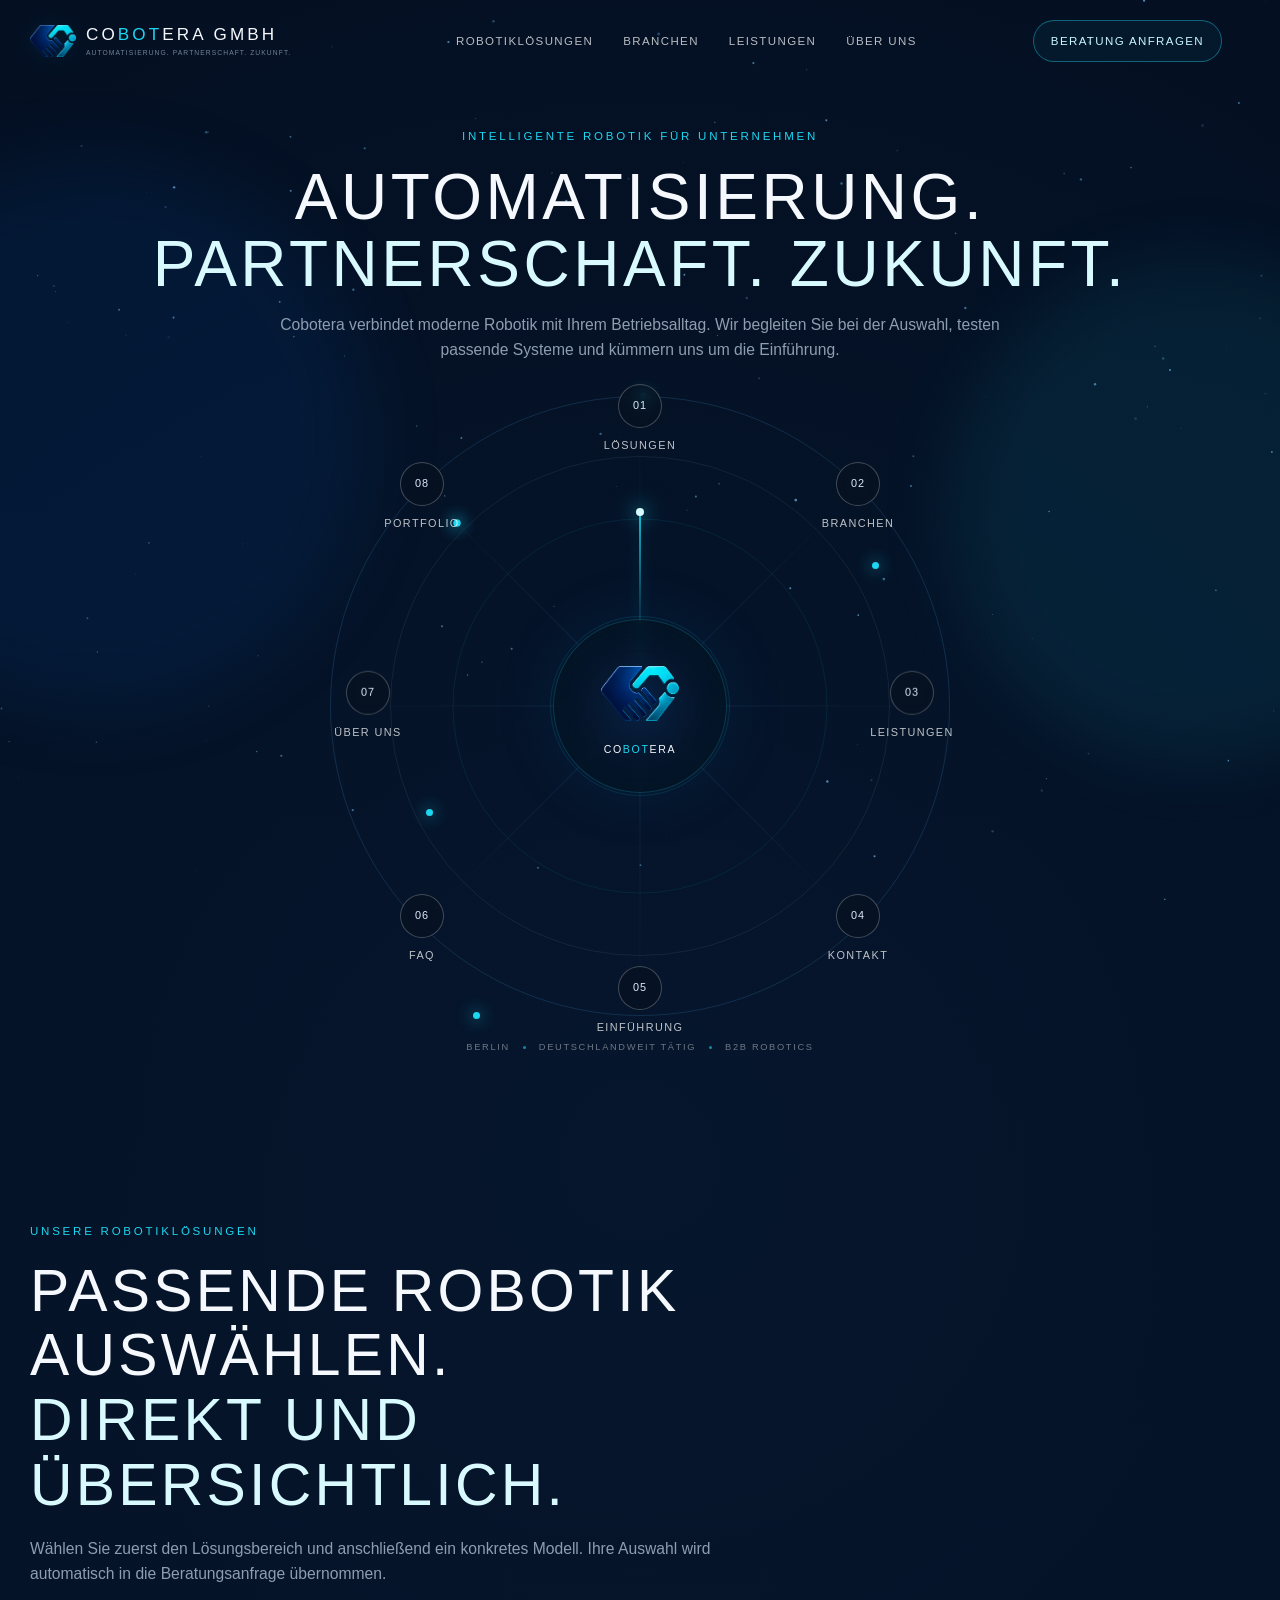
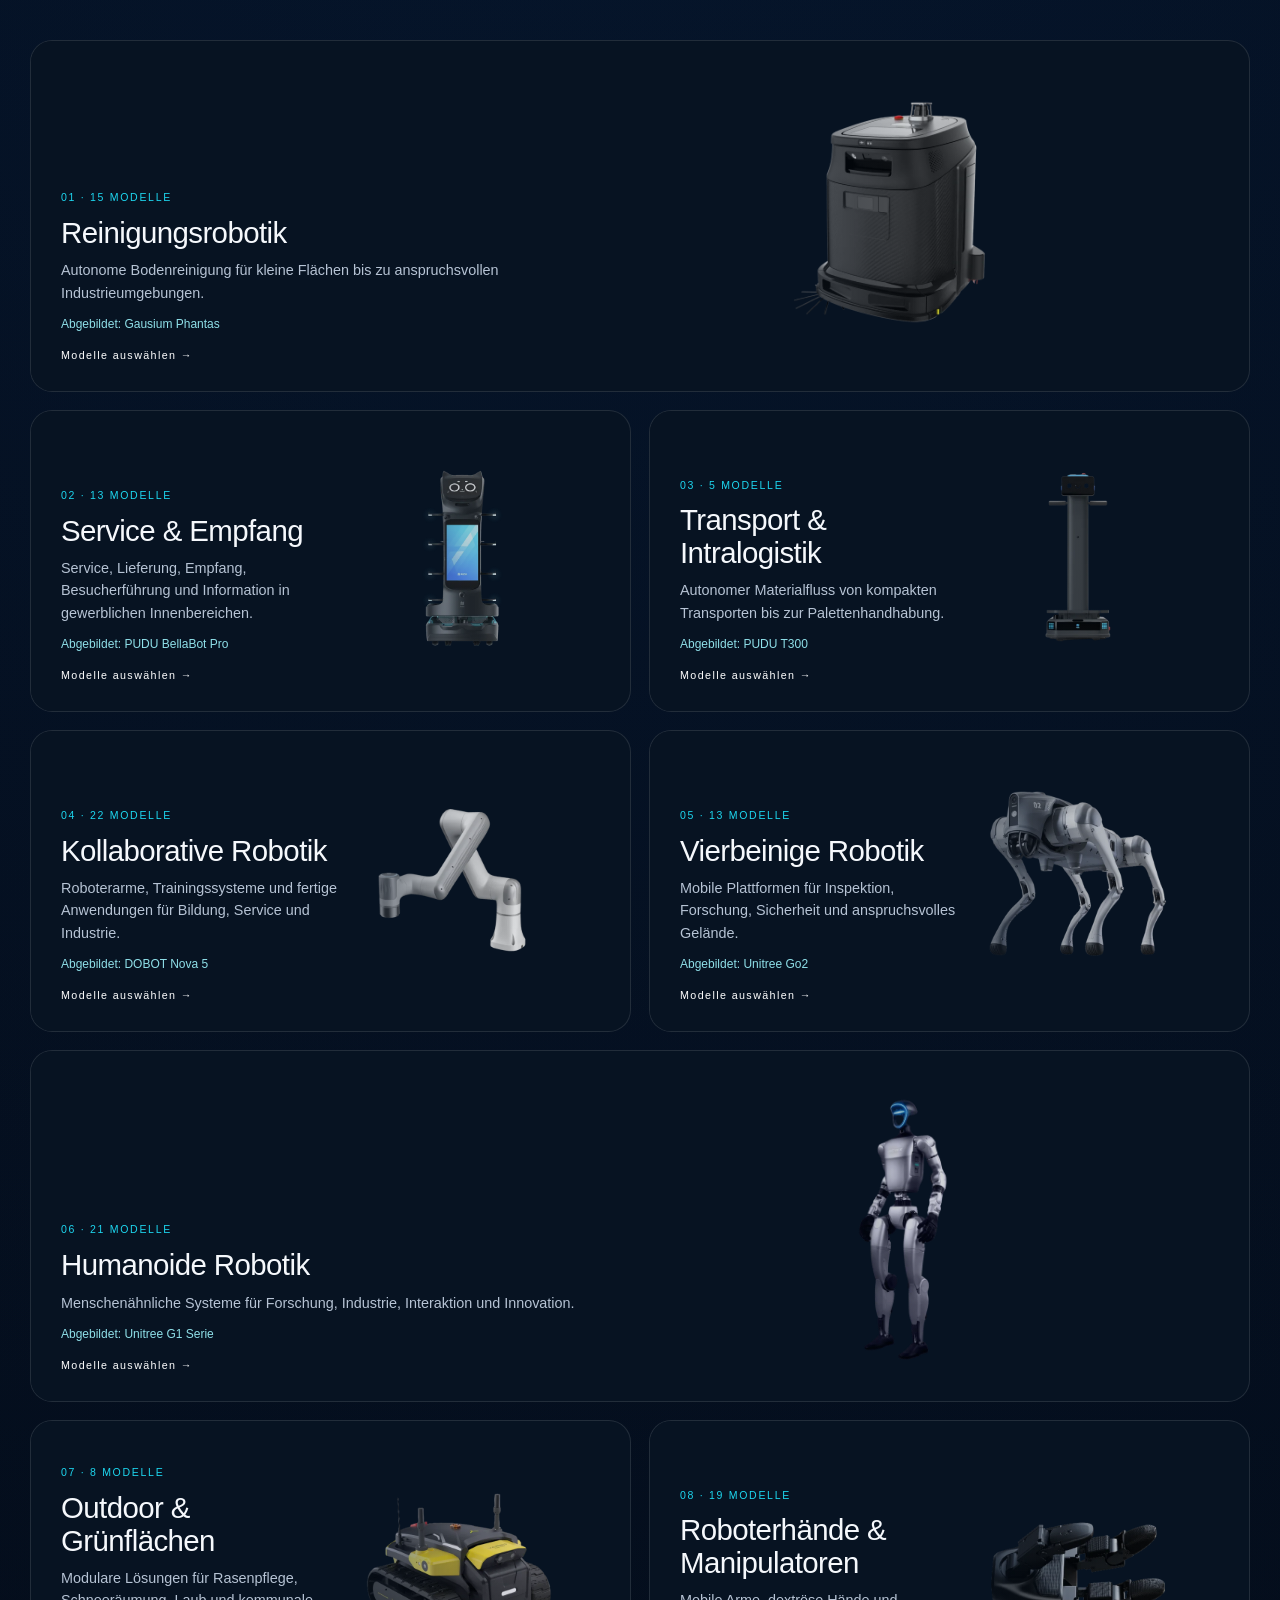
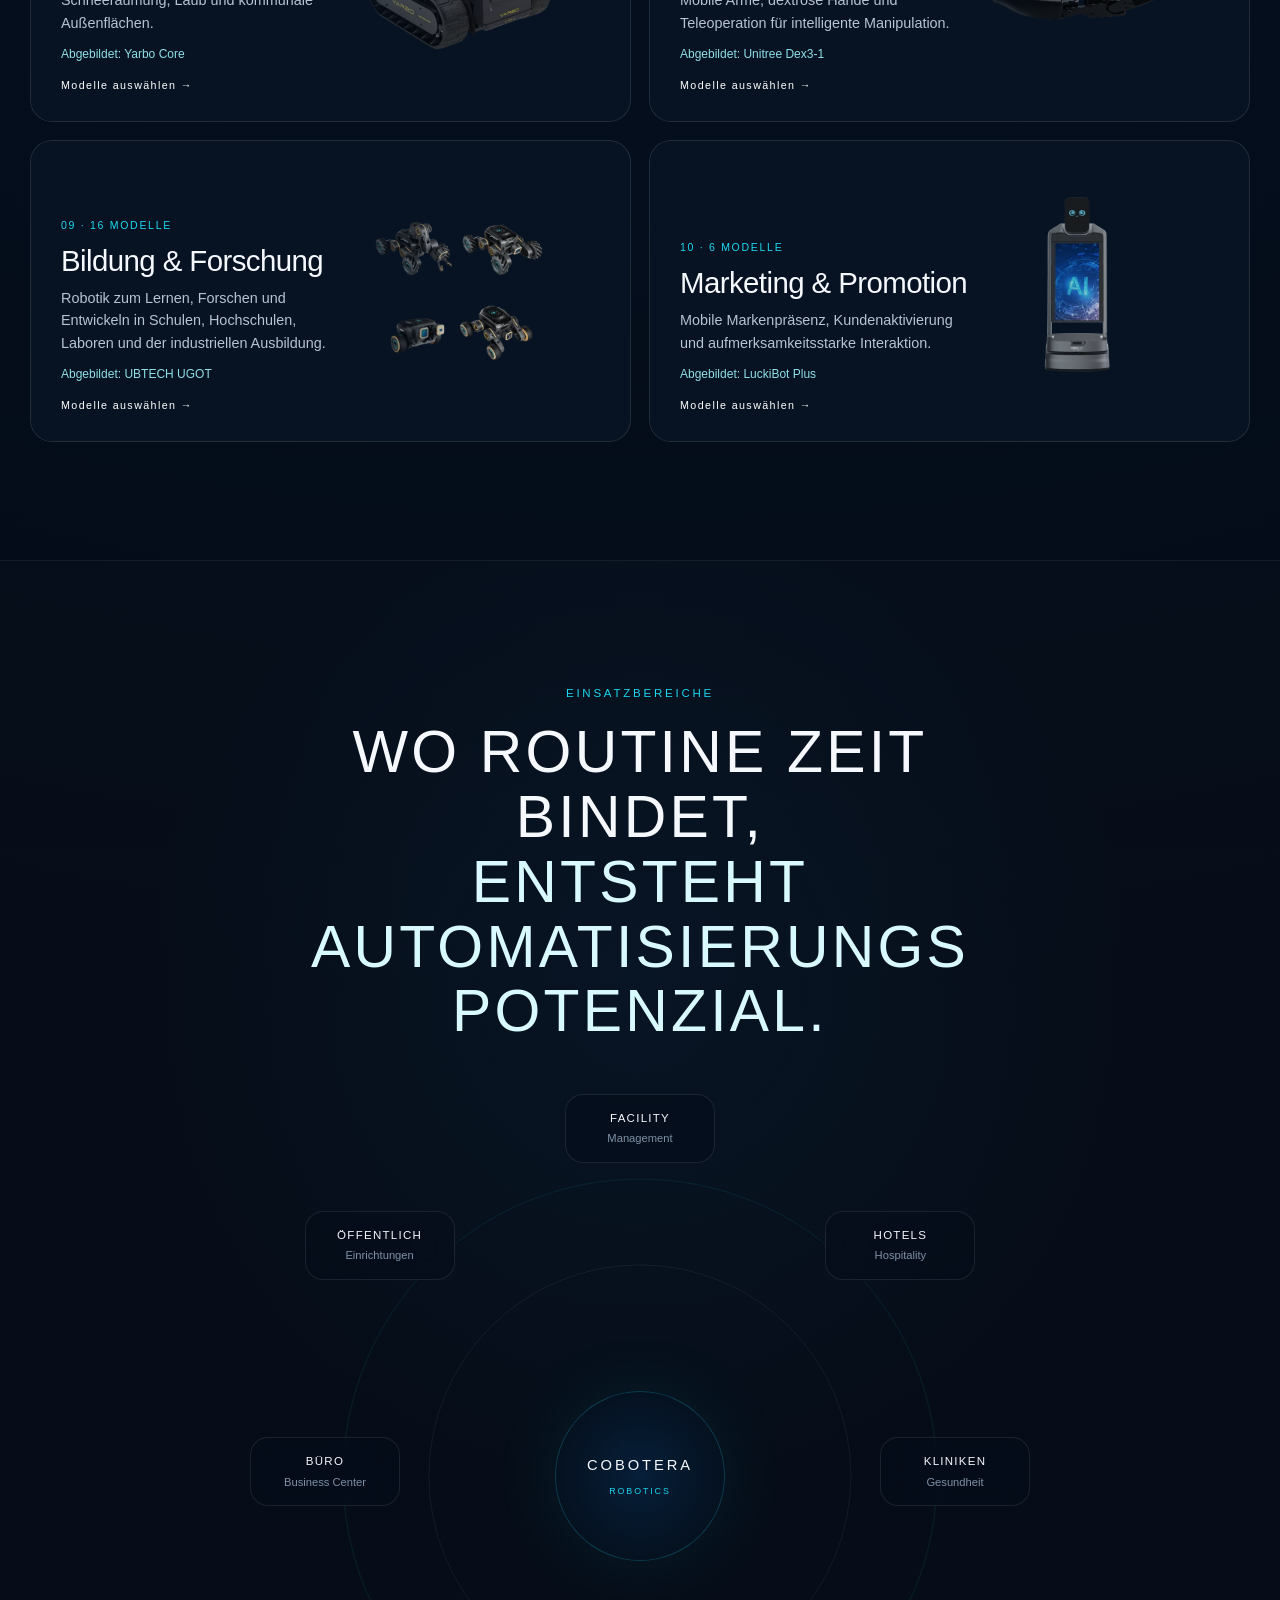
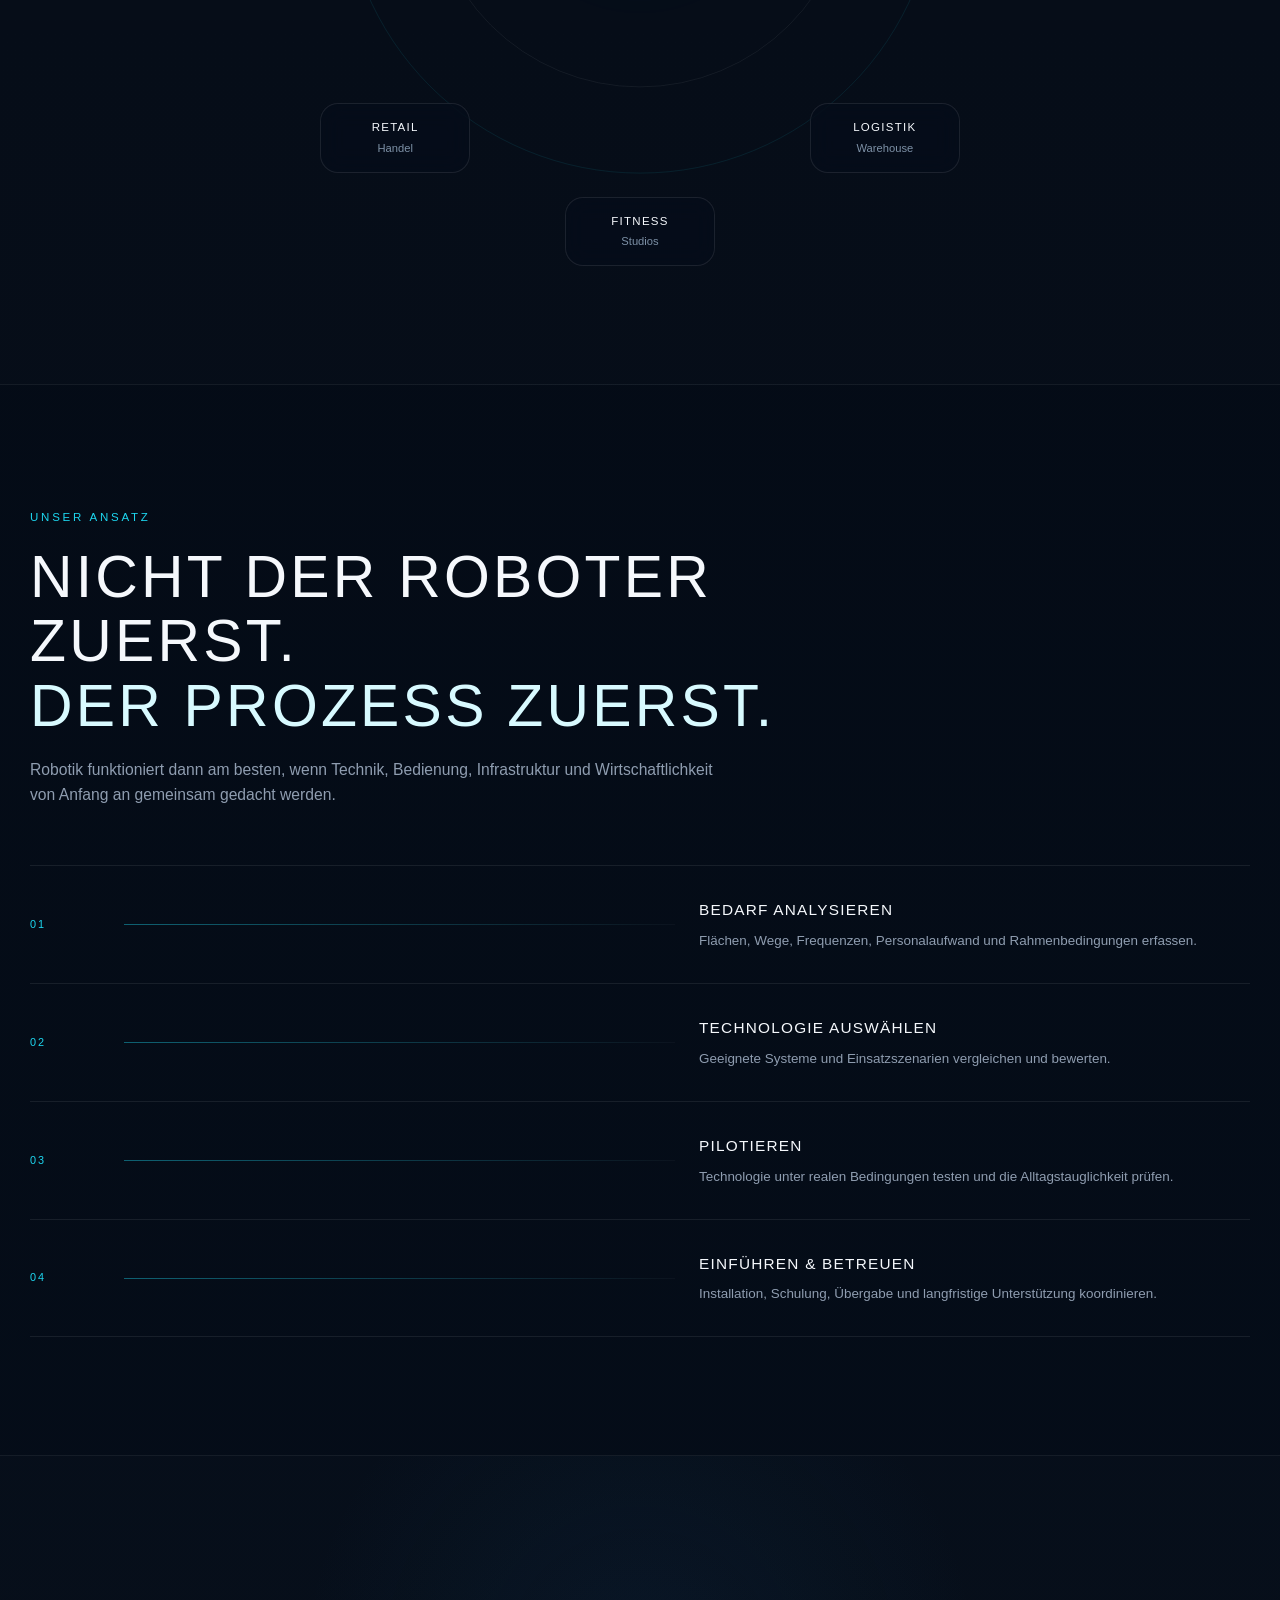
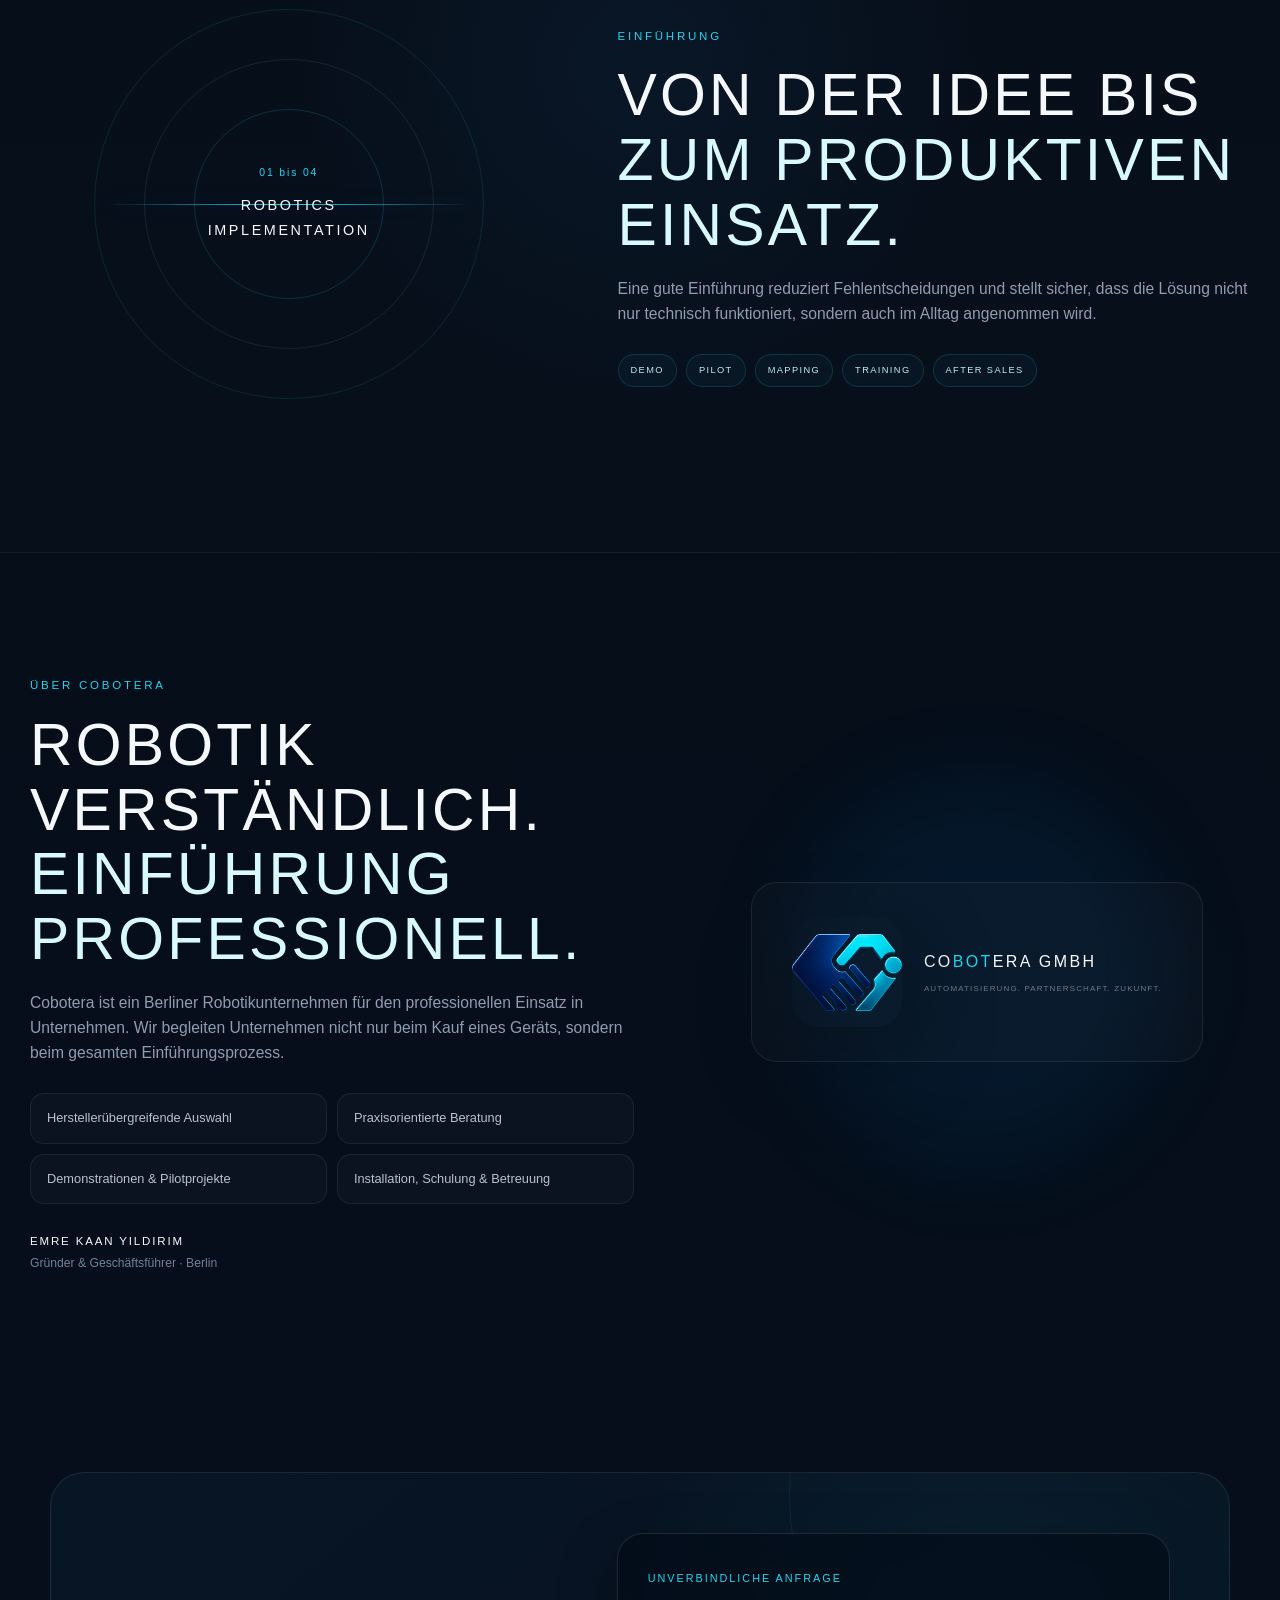
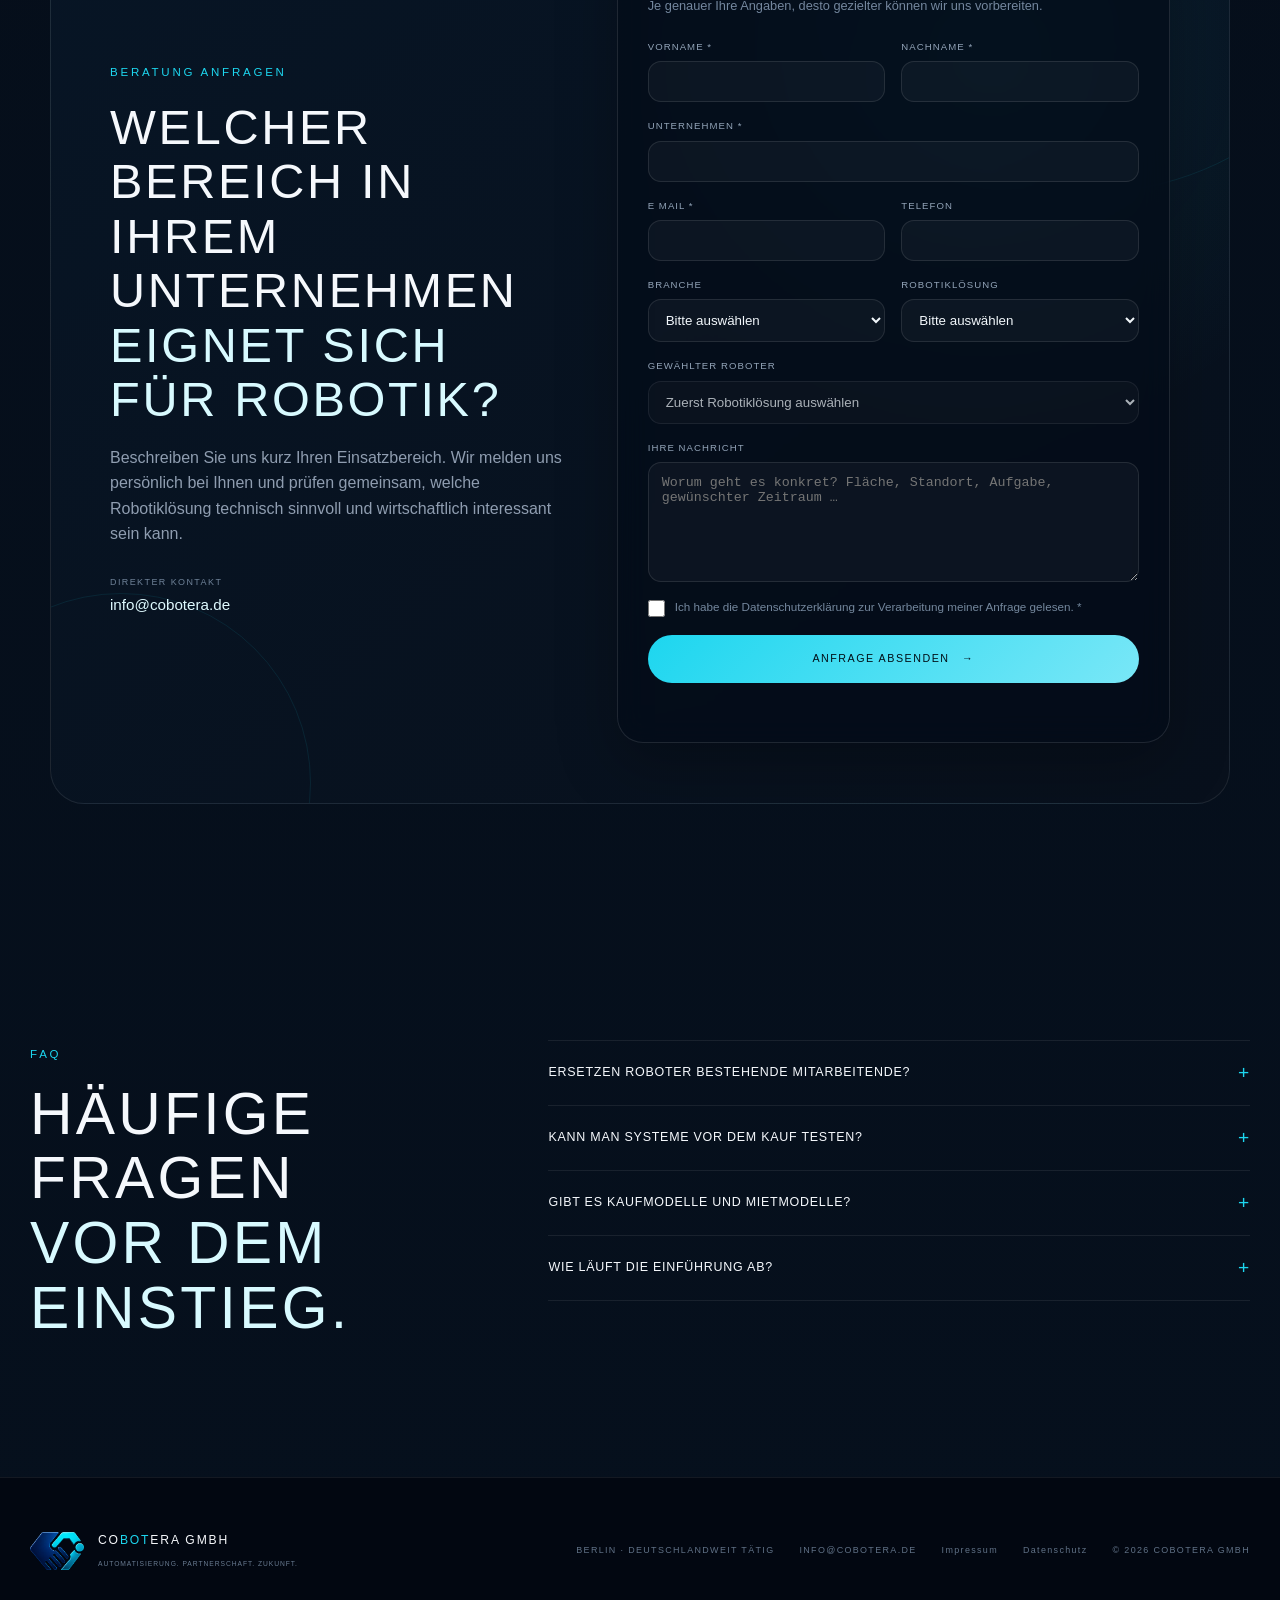
==== commit 2b2d2678: "Polish German copy without unnecessary dashes" ====
--- a/index.html
+++ b/index.html
@@ -42,8 +42,7 @@
       <span class="eyebrow">INTELLIGENTE ROBOTIK FÜR UNTERNEHMEN</span>
       <h1>Automatisierung.<br><span>Partnerschaft. Zukunft.</span></h1>
       <p>
-        Cobotera verbindet moderne Robotik mit realen Betriebsabläufen –
-        von der Auswahl über Pilotprojekte bis zur Einführung und Betreuung.
+        Cobotera verbindet moderne Robotik mit Ihrem Betriebsalltag. Wir begleiten Sie bei der Auswahl, testen passende Systeme und kümmern uns um die Einführung.
       </p>
     </div>
 
@@ -144,7 +143,7 @@
             <button class="model-browser-close" id="model-browser-close" type="button" aria-label="Modellauswahl schließen">×</button>
           </div>
           <div class="robot-model-grid" id="robot-model-grid"></div>
-          <p class="model-browser-note">Noch unsicher? Wählen Sie „Allgemeine Beratung“ – wir vergleichen die passenden Systeme für Ihren Einsatz.</p>
+          <p class="model-browser-note">Sie sind noch unsicher? Wählen Sie „Allgemeine Beratung“. Wir vergleichen passende Systeme für Ihren Einsatz.</p>
         </section>
       </div>
     </div>
@@ -263,7 +262,7 @@
         <span class="section-kicker">ÜBER COBOTERA</span>
         <h2>Robotik verständlich.<br><span>Einführung professionell.</span></h2>
         <p>
-          Cobotera ist ein Berliner Robotikunternehmen für professionelle B2B-Anwendungen.
+          Cobotera ist ein Berliner Robotikunternehmen für den professionellen Einsatz in Unternehmen.
           Wir begleiten Unternehmen nicht nur beim Kauf eines Geräts, sondern beim gesamten Einführungsprozess.
         </p>
 
--- a/css/cobotera-v3.css
+++ b/css/cobotera-v3.css
@@ -372,15 +372,16 @@
 }
 .robotics-category-card:nth-child(1),
 .robotics-category-card:nth-child(6){grid-column:span 2;min-height:350px}
-.robotics-category-card img{position:absolute;inset:0;width:100%;height:100%;object-fit:cover;opacity:.62;transition:transform .45s ease,opacity .3s ease}
-.robotics-category-card .category-shade{position:absolute;inset:0;background:linear-gradient(90deg,rgba(2,8,18,.97) 0%,rgba(2,8,18,.82) 42%,rgba(2,8,18,.22) 100%)}
-.category-content{position:relative;z-index:1;display:flex;flex-direction:column;align-items:flex-start;justify-content:flex-end;min-height:inherit;padding:30px;max-width:650px}
+.robotics-category-card img{position:absolute;right:3%;top:5%;width:51%;height:90%;object-fit:contain;opacity:1;transition:transform .45s ease}
+.robotics-category-card .category-shade{position:absolute;inset:0;background:linear-gradient(90deg,#071322 0%,rgba(7,19,34,.96) 38%,rgba(7,19,34,.2) 72%,rgba(7,19,34,0) 100%)}
+.category-content{position:relative;z-index:1;display:flex;flex-direction:column;align-items:flex-start;justify-content:flex-end;min-height:inherit;padding:30px;max-width:58%}
 .category-content small{font:500 .66rem/1.3 'Montserrat',sans-serif;letter-spacing:.16em;color:var(--cyan);margin-bottom:12px}
 .category-content strong{font:500 clamp(1.35rem,2.3vw,2.25rem)/1.1 'Montserrat',sans-serif;letter-spacing:-.02em;margin-bottom:10px}
 .category-content em{font-style:normal;color:#b6c3d4;max-width:540px;font-size:.9rem;line-height:1.55}
-.category-content b{margin-top:20px;font:500 .67rem/1 'Montserrat',sans-serif;letter-spacing:.13em;color:#fff}
+.category-model{margin-top:12px;color:#8fe0e9;font-size:.75rem;line-height:1.35}
+.category-content b{margin-top:18px;font:500 .67rem/1 'Montserrat',sans-serif;letter-spacing:.13em;color:#fff}
 .robotics-category-card:hover,.robotics-category-card.active{transform:translateY(-3px);border-color:rgba(29,214,239,.5);box-shadow:0 18px 45px rgba(0,0,0,.25),0 0 32px rgba(29,214,239,.07)}
-.robotics-category-card:hover img,.robotics-category-card.active img{transform:scale(1.035);opacity:.75}
+.robotics-category-card:hover img,.robotics-category-card.active img{transform:scale(1.045);opacity:1}
 .robotics-category-card:focus-visible,.robot-model-option:focus-visible,.model-browser-close:focus-visible{outline:2px solid var(--cyan);outline-offset:3px}
 .robotics-model-browser{margin-top:24px;padding:30px;border:1px solid rgba(29,214,239,.25);border-radius:22px;background:linear-gradient(145deg,rgba(8,24,40,.98),rgba(4,12,25,.98));box-shadow:0 25px 70px rgba(0,0,0,.28)}
 .robotics-model-browser[hidden]{display:none}
@@ -390,7 +391,7 @@
 .model-browser-close{flex:0 0 42px;width:42px;height:42px;border:1px solid rgba(255,255,255,.15);border-radius:50%;background:rgba(255,255,255,.04);color:#fff;font-size:1.7rem;line-height:1;cursor:pointer}
 .robot-model-grid{display:grid;grid-template-columns:repeat(3,minmax(0,1fr));gap:14px}
 .robot-model-option{display:flex;min-height:270px;padding:12px;flex-direction:column;align-items:flex-start;justify-content:flex-start;gap:10px;border:1px solid rgba(255,255,255,.1);border-radius:15px;background:rgba(255,255,255,.035);color:#fff;text-align:left;cursor:pointer;transition:.2s ease;overflow:hidden}
-.robot-model-image{display:flex;width:100%;height:178px;align-items:center;justify-content:center;padding:12px;border-radius:10px;background:linear-gradient(145deg,#f8fafc,#dfe8f2)}
+.robot-model-image{display:flex;width:100%;height:178px;align-items:center;justify-content:center;padding:12px;border-radius:10px;background:rgba(12,40,61,.7)}
 .robot-model-image img{display:block;width:100%;height:100%;object-fit:contain;transition:transform .3s ease}
 .robot-model-option:hover .robot-model-image img{transform:scale(1.045)}
 .robot-model-option .robot-model-name{font:500 .9rem/1.35 'Montserrat',sans-serif;padding:2px 3px 0}
@@ -405,7 +406,7 @@
 .robot-detail-close{position:sticky;z-index:3;top:0;float:right;width:44px;height:44px;border:1px solid rgba(255,255,255,.16);border-radius:50%;background:#0b1727;color:#fff;font-size:1.8rem;line-height:1;cursor:pointer}
 .robot-detail-close:focus-visible,.robot-detail-cta:focus-visible{outline:2px solid var(--cyan);outline-offset:3px}
 .robot-detail-hero{display:grid;grid-template-columns:minmax(300px,.82fr) minmax(0,1.18fr);gap:34px;align-items:center;clear:both}
-.robot-detail-media{display:flex;min-height:390px;align-items:center;justify-content:center;padding:28px;border-radius:18px;background:linear-gradient(145deg,#fbfcfe,#dce6ef)}
+.robot-detail-media{display:flex;min-height:390px;align-items:center;justify-content:center;padding:28px;border-radius:18px;background:linear-gradient(145deg,#102b41,#081b2d)}
 .robot-detail-media img{display:block;width:100%;height:340px;object-fit:contain}
 .robot-detail-intro{padding-right:18px}
 .robot-detail-tag{margin:11px 0 8px;color:#86a3bd;font:500 .68rem/1.4 'Montserrat',sans-serif;letter-spacing:.11em;text-transform:uppercase}
@@ -1039,8 +1040,9 @@
   .robotics-solutions{margin-top:36px}
   .robotics-category-grid{gap:12px}
   .robotics-category-card,.robotics-category-card:nth-child(1),.robotics-category-card:nth-child(6){min-height:265px;border-radius:17px}
-  .robotics-category-card .category-shade{background:linear-gradient(0deg,rgba(2,8,18,.98) 0%,rgba(2,8,18,.78) 60%,rgba(2,8,18,.28) 100%)}
-  .category-content{padding:22px}
+  .robotics-category-card .category-shade{background:linear-gradient(0deg,#071322 0%,rgba(7,19,34,.96) 36%,rgba(7,19,34,.12) 82%)}
+  .robotics-category-card img{top:0;right:3%;width:63%;height:68%}
+  .category-content{padding:22px;max-width:100%}
   .category-content em{font-size:.82rem}
   .robotics-model-browser{padding:20px 16px;border-radius:17px}
   .model-browser-head{gap:12px}
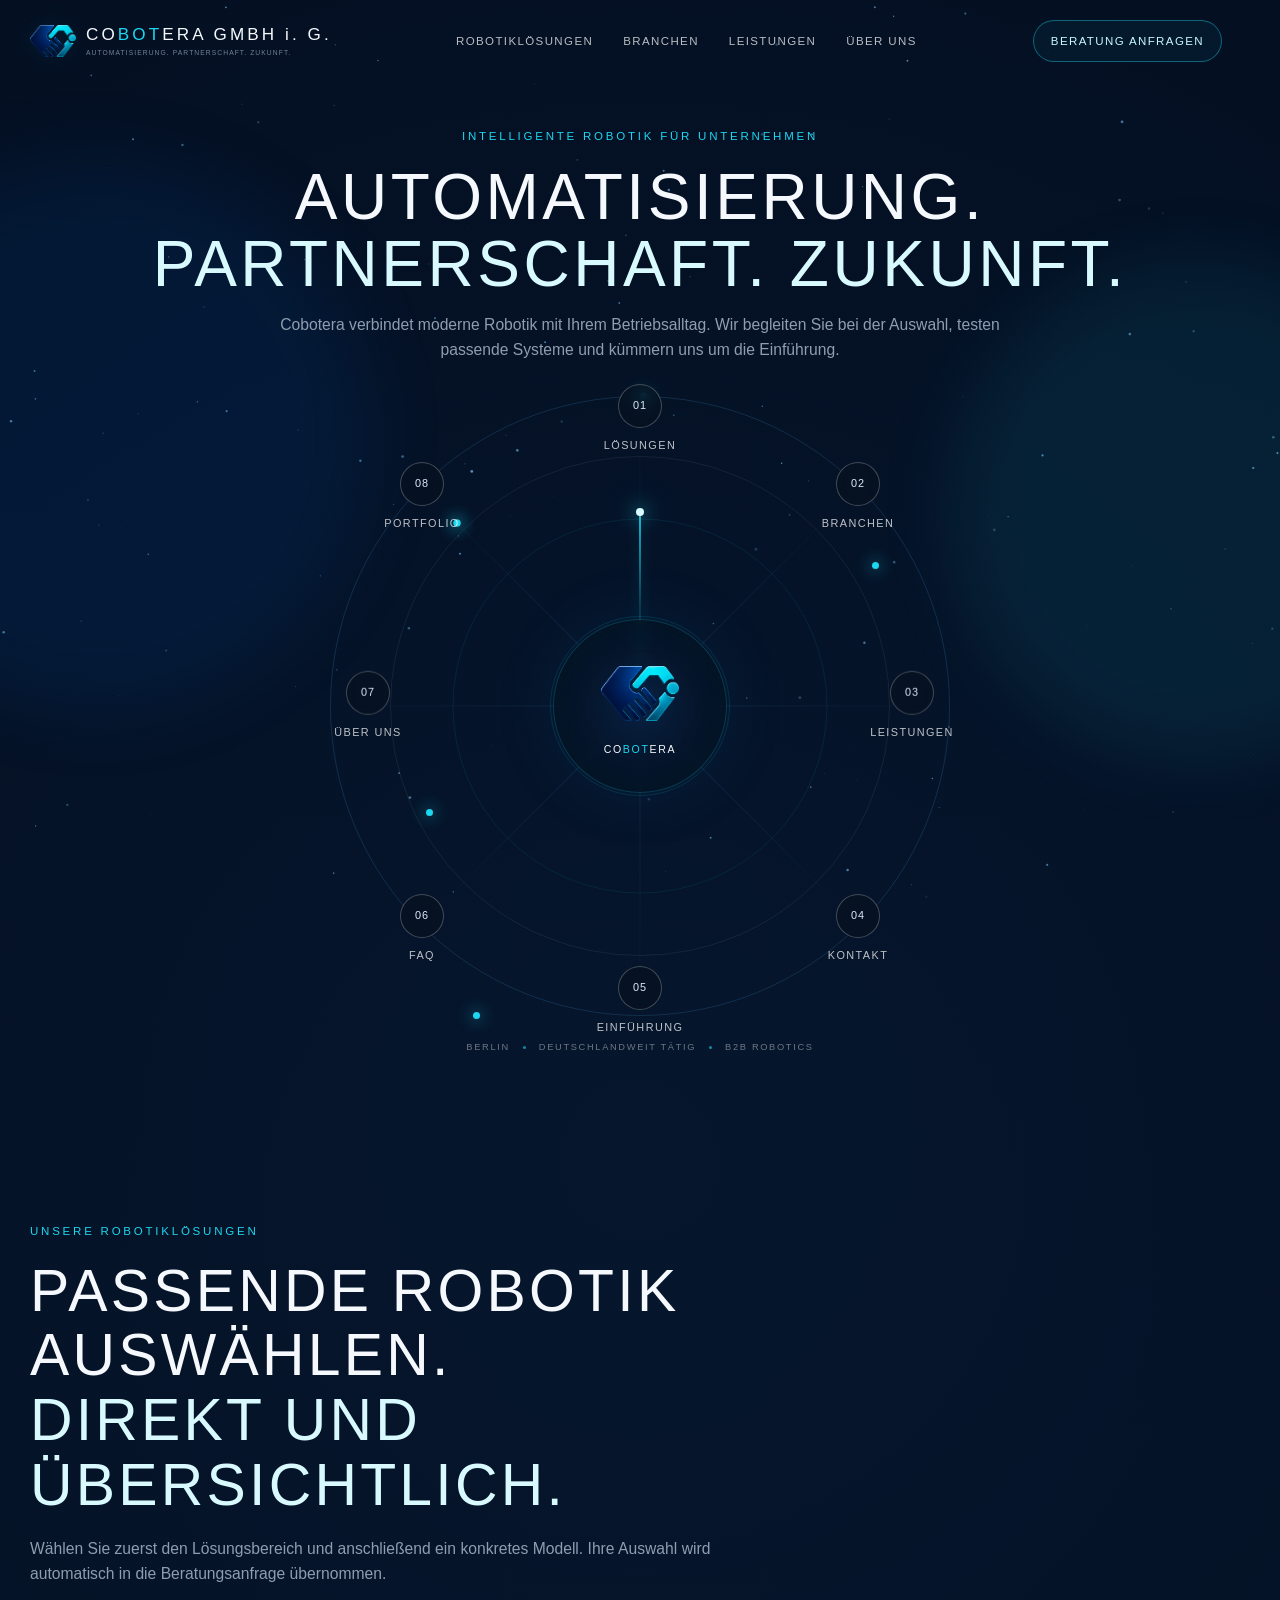
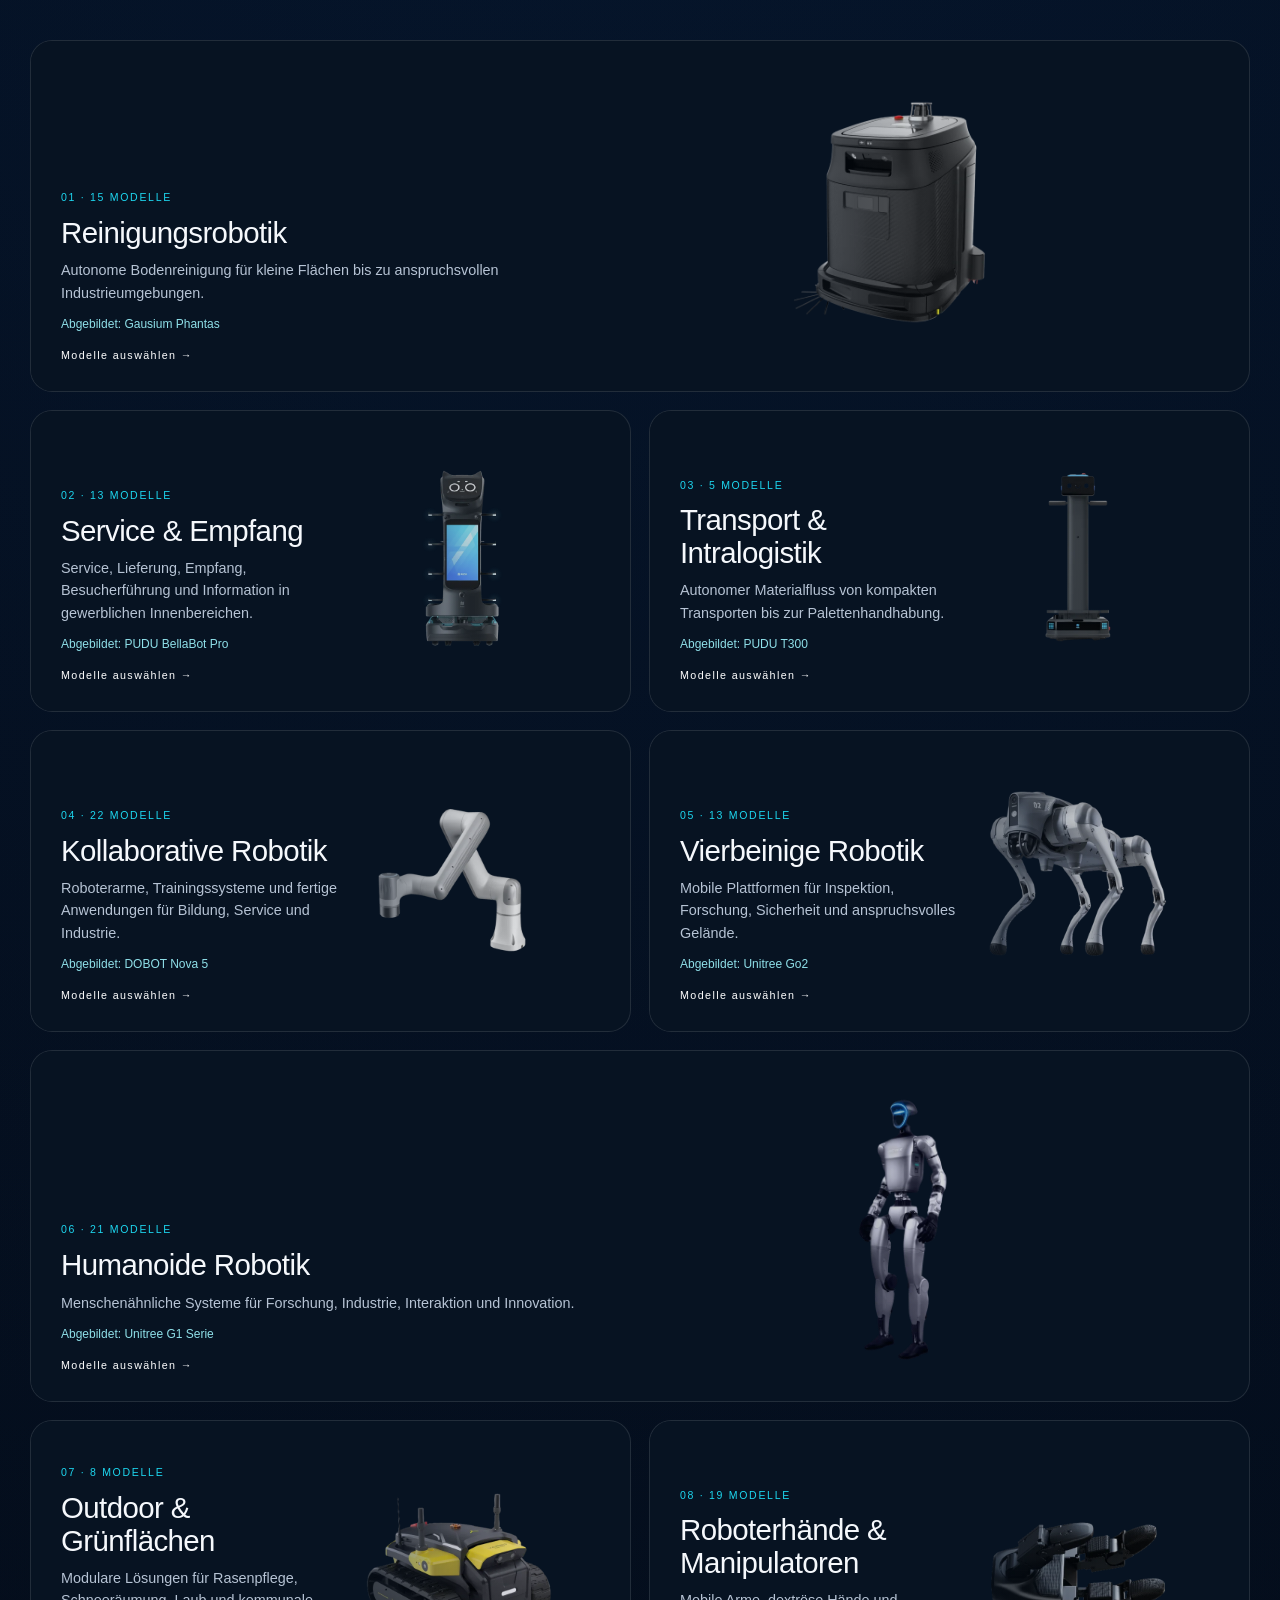
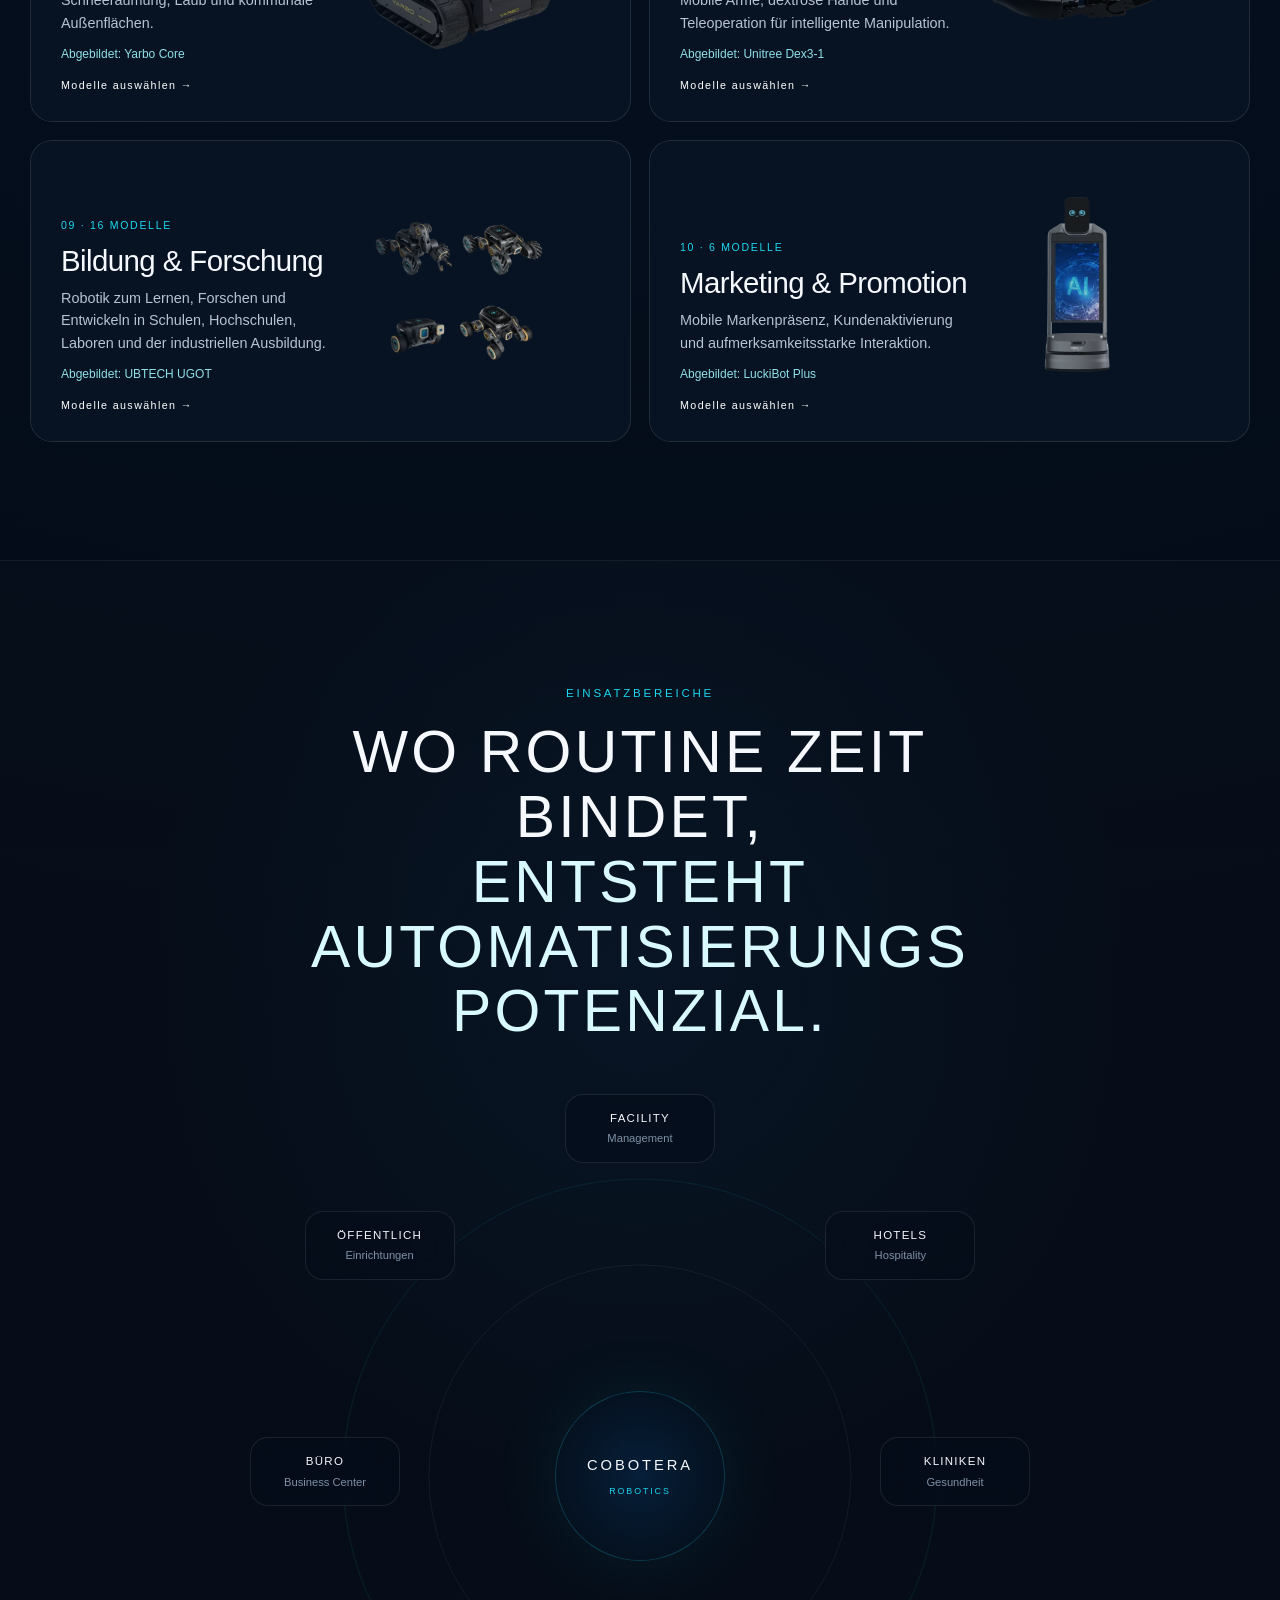
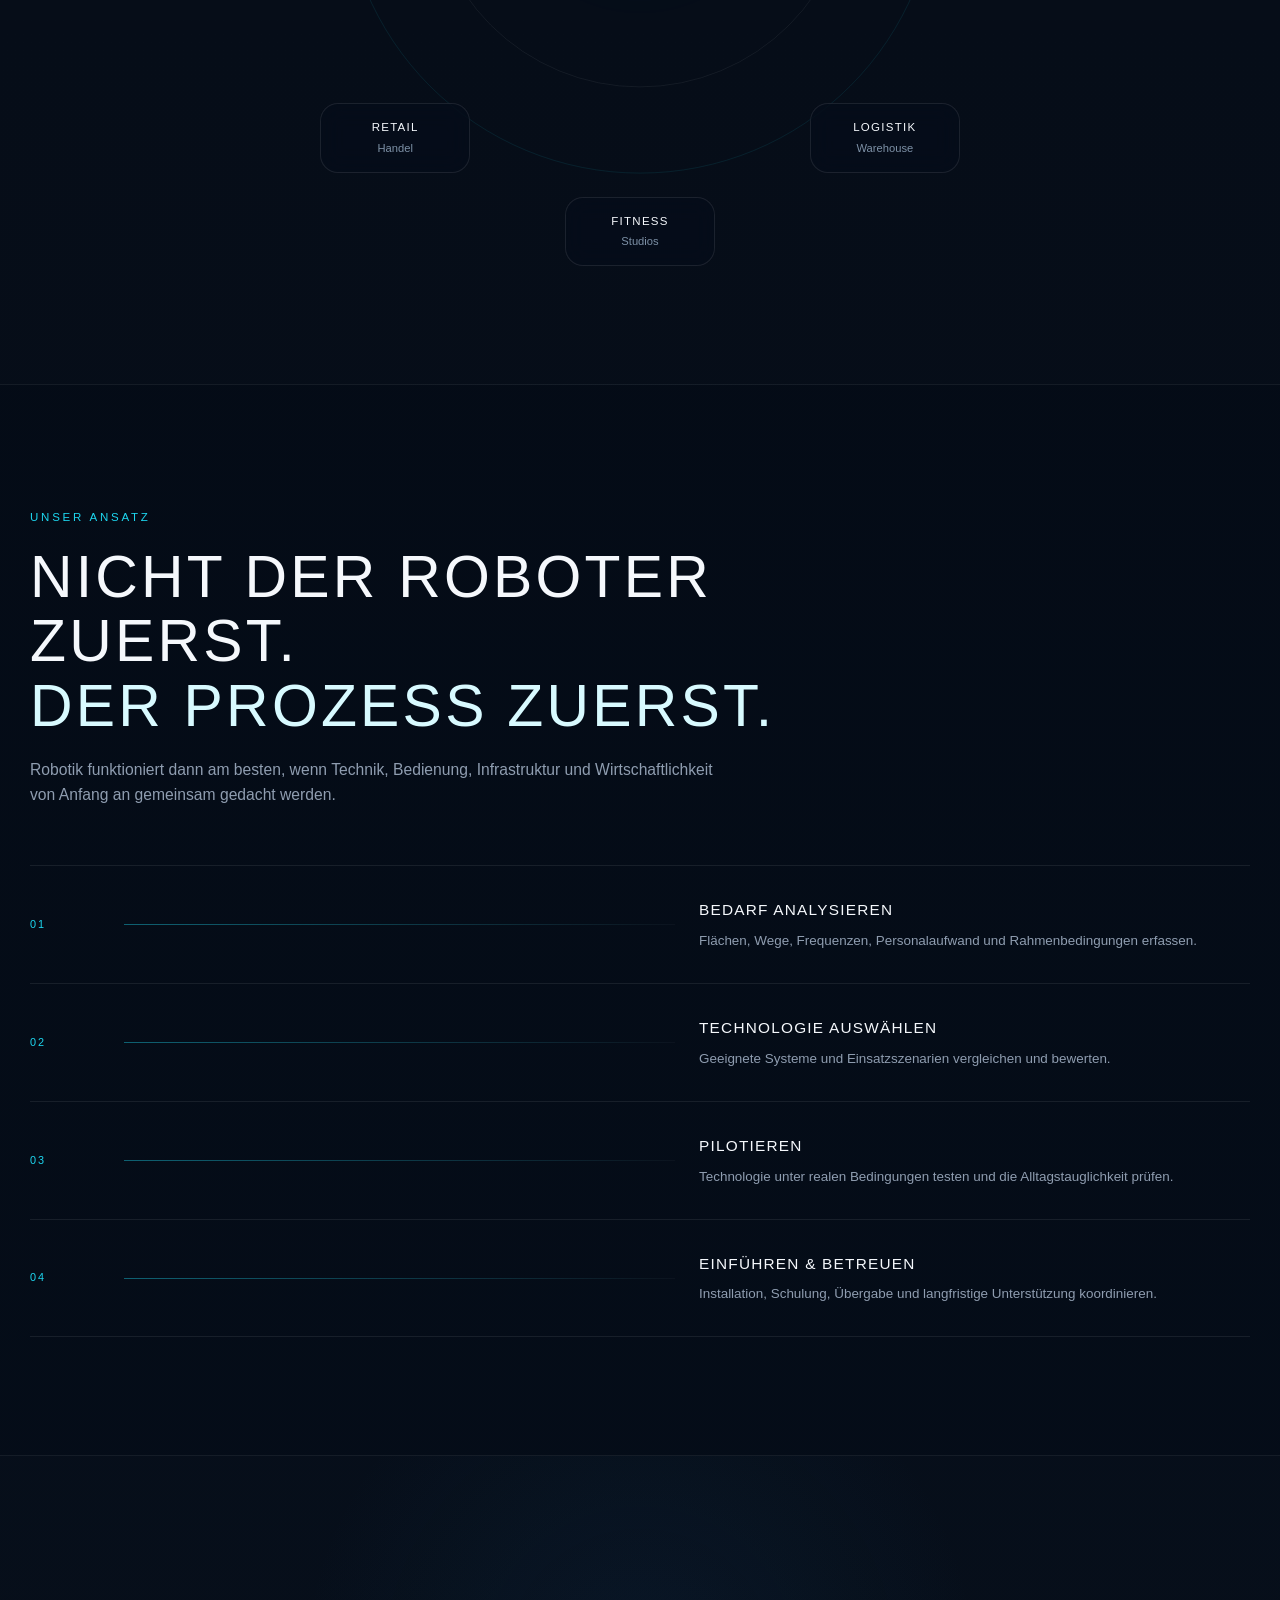
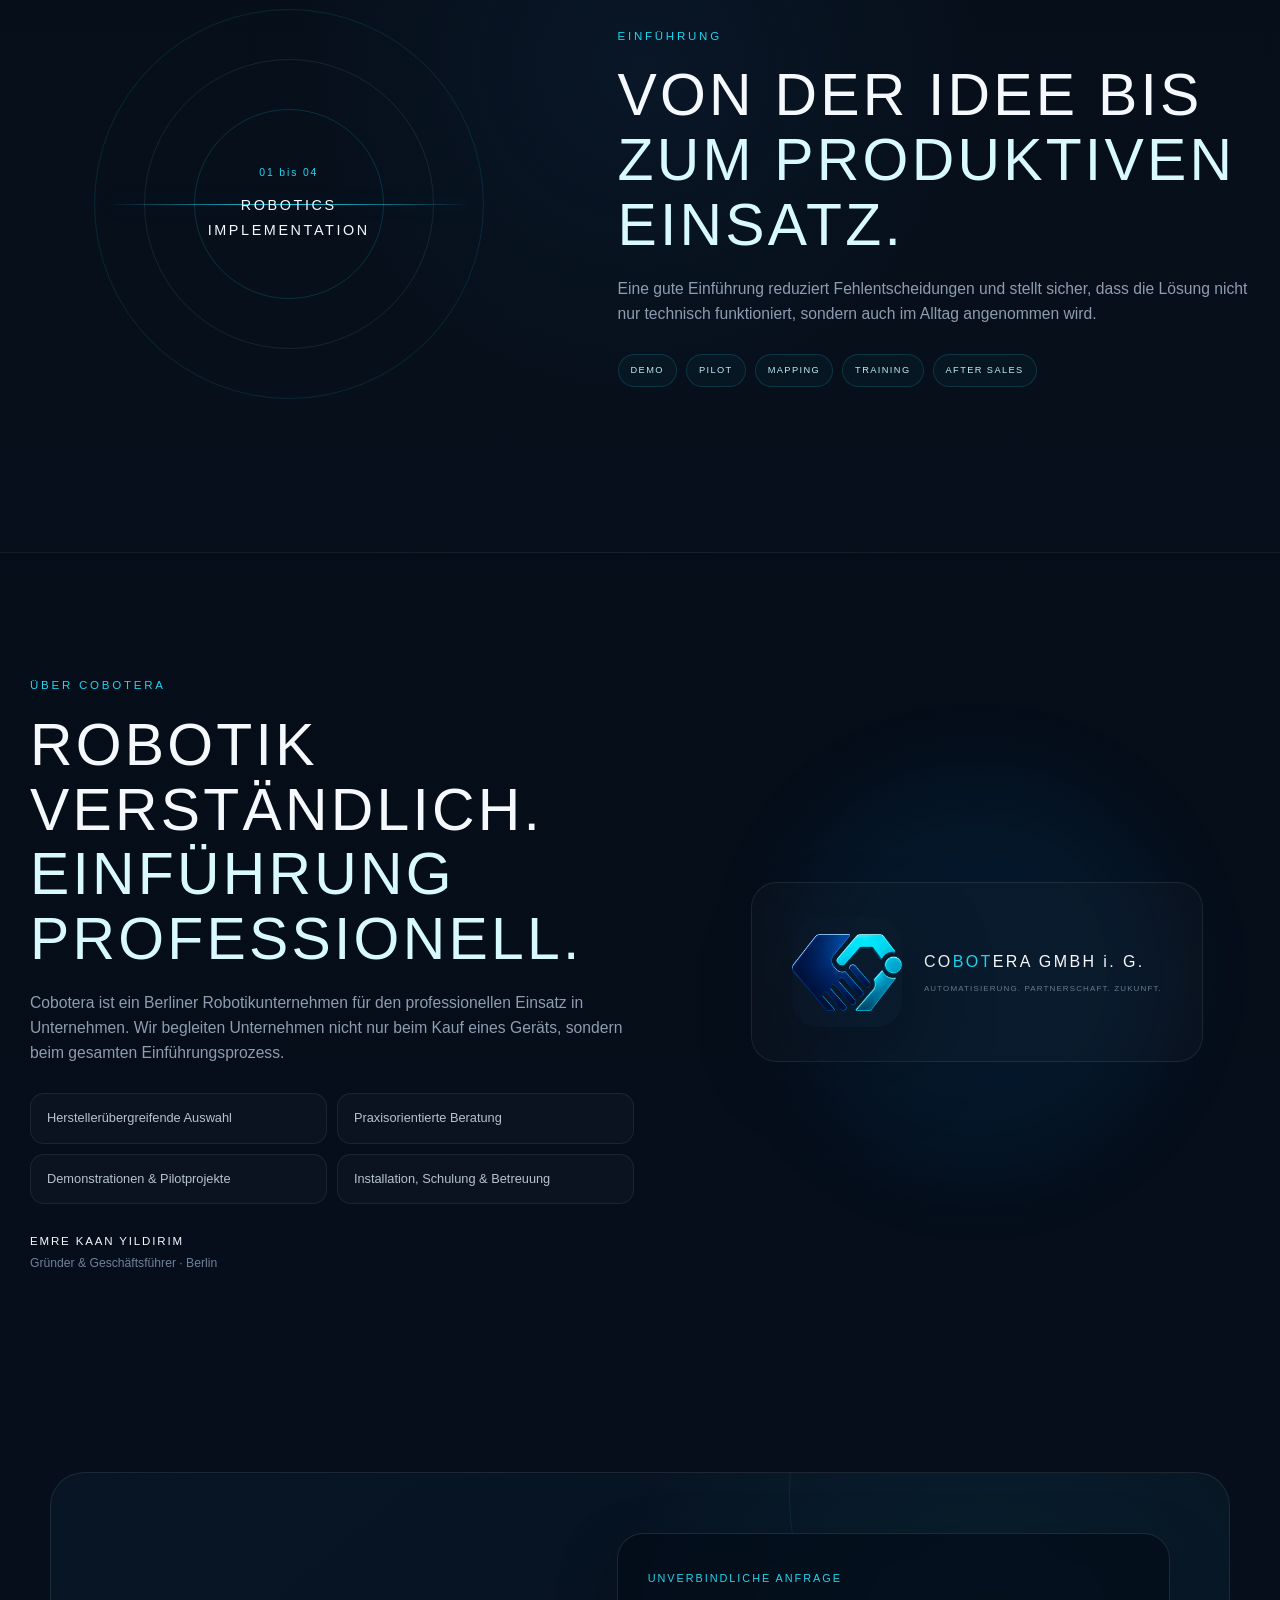
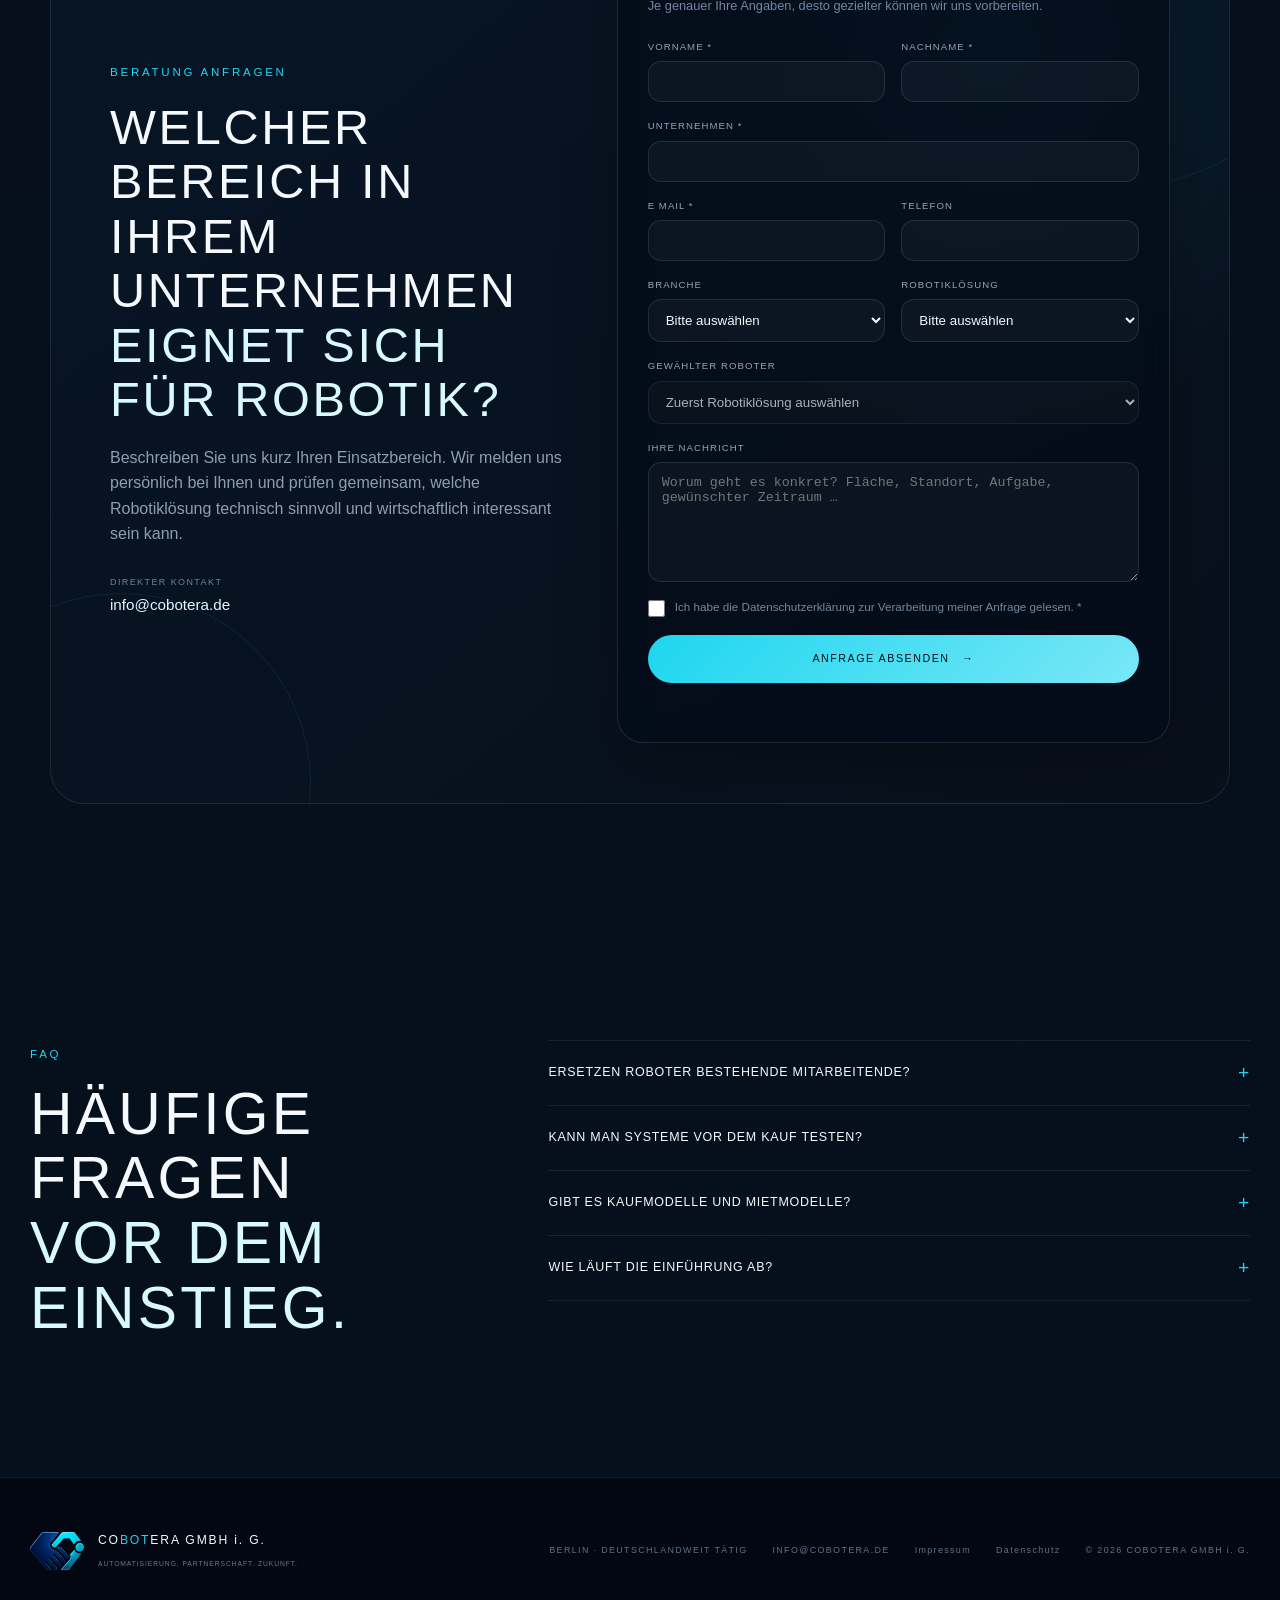
==== commit e78eeec5: "Show GmbH in formation consistently" ====
--- a/index.html
+++ b/index.html
@@ -16,7 +16,7 @@
     <a class="brand" href="#home" aria-label="Cobotera Startseite">
       <img src="assets/images/logo-3d-cropped.png" alt="">
       <span class="brand-lockup">
-        <span class="brand-name">CO<span>BOT</span>ERA <em>GMBH</em></span>
+        <span class="brand-name">CO<span>BOT</span>ERA <em>GMBH i. G.</em></span>
         <small>AUTOMATISIERUNG. PARTNERSCHAFT. ZUKUNFT.</small>
       </span>
     </a>
@@ -284,7 +284,7 @@
         <div class="about-brand-lockup">
           <img src="assets/images/logo-3d-cropped.png" alt="">
           <div>
-            <strong>CO<span>BOT</span>ERA GMBH</strong>
+            <strong>CO<span>BOT</span>ERA GMBH i. G.</strong>
             <small>AUTOMATISIERUNG. PARTNERSCHAFT. ZUKUNFT.</small>
           </div>
         </div>
@@ -475,14 +475,14 @@
   <div class="footer-inner">
     <div class="footer-brand-lockup">
       <img src="assets/images/logo-3d-cropped.png" alt="">
-      <div><strong>CO<span>BOT</span>ERA GMBH</strong><small>AUTOMATISIERUNG. PARTNERSCHAFT. ZUKUNFT.</small></div>
+      <div><strong>CO<span>BOT</span>ERA GMBH i. G.</strong><small>AUTOMATISIERUNG. PARTNERSCHAFT. ZUKUNFT.</small></div>
     </div>
     <div class="footer-meta">
       <span>BERLIN · DEUTSCHLANDWEIT TÄTIG</span>
       <a href="mailto:info@cobotera.de">INFO@COBOTERA.DE</a>
       <a href="impressum.html">Impressum</a>
       <a href="datenschutz.html">Datenschutz</a>
-      <span>© 2026 COBOTERA GMBH</span>
+      <span>© 2026 COBOTERA GMBH i. G.</span>
     </div>
   </div>
 </footer>
--- a/css/cobotera-v3.css
+++ b/css/cobotera-v3.css
@@ -1176,7 +1176,7 @@
 @media(max-width:620px){
   .brand{min-width:205px!important;height:52px!important}
   .brand>img{width:38px!important;height:38px!important}
-  .brand-name{font-size:.74rem;letter-spacing:.13em}
+  .brand-name{font-size:.68rem;letter-spacing:.08em}
   .brand-lockup small{display:none}
   .about-brand-lockup{padding:24px 20px;gap:14px}
   .about-brand-lockup img{width:74px;height:74px}
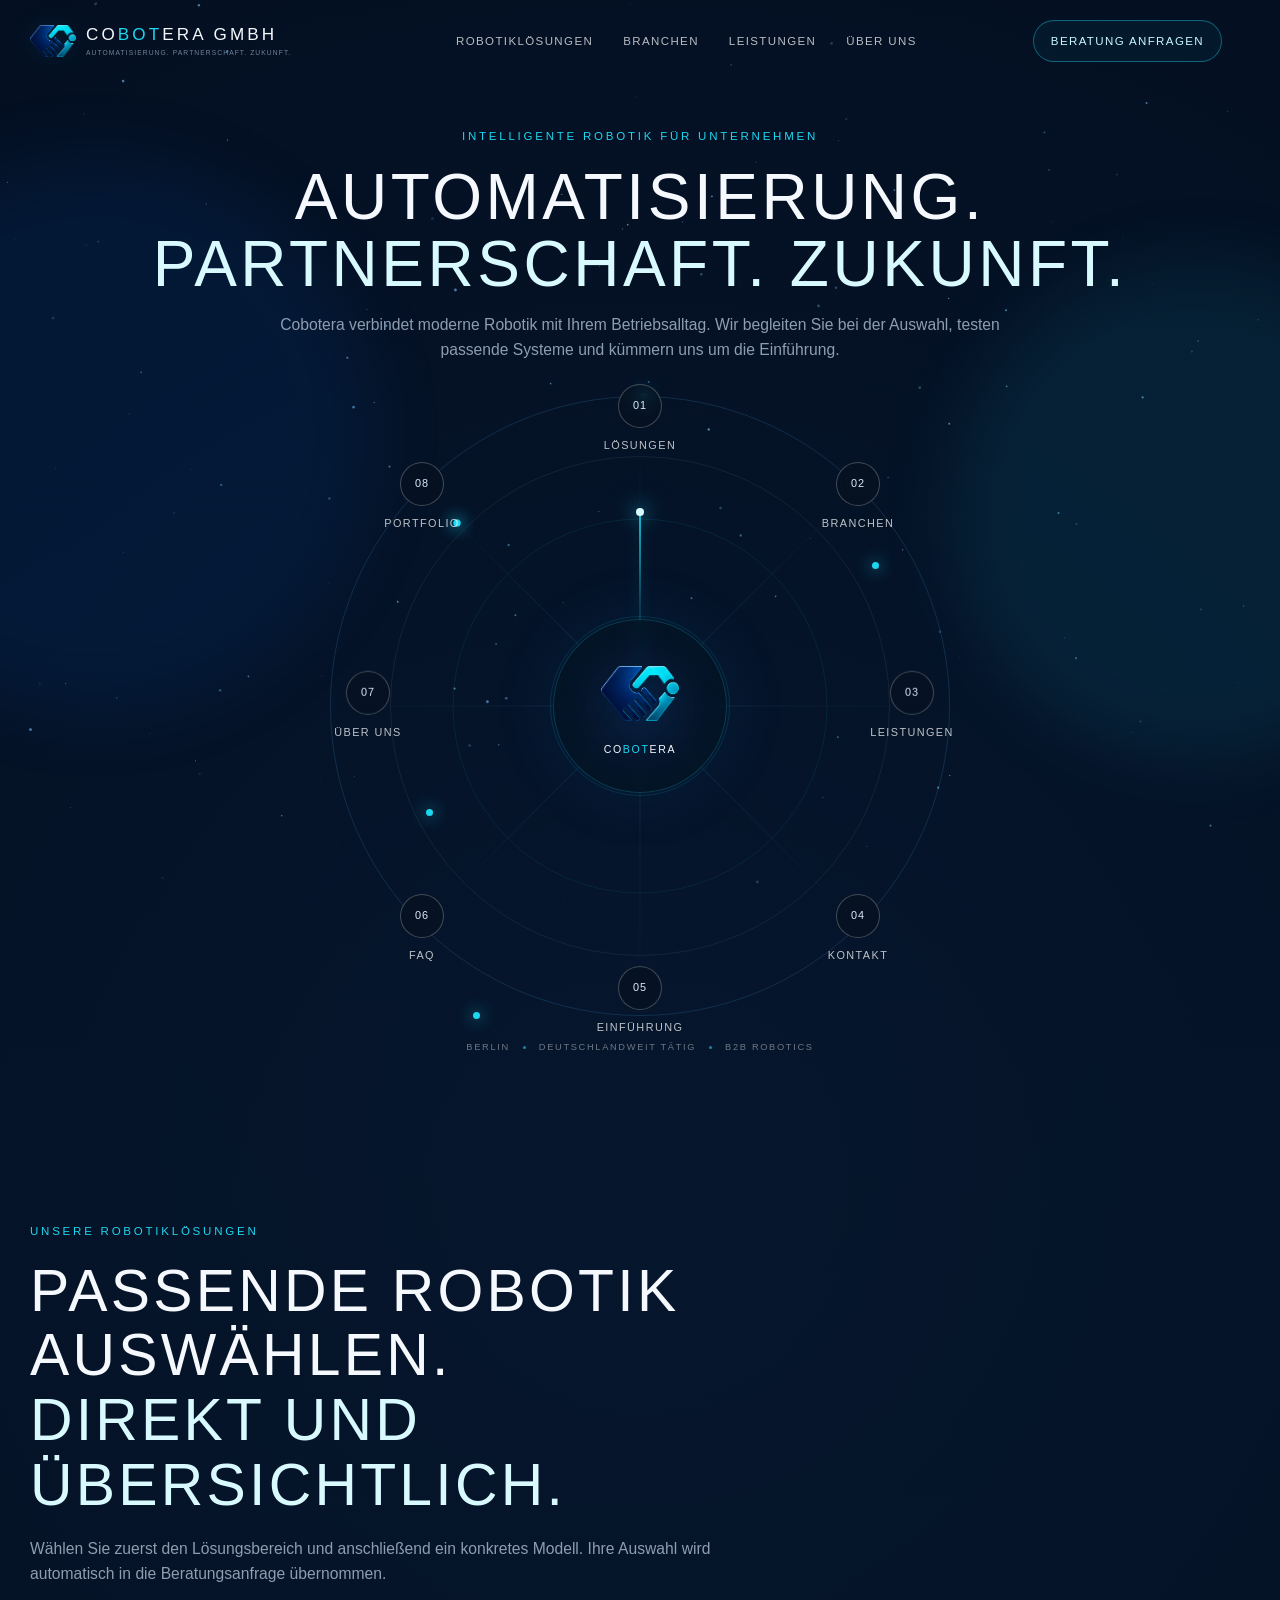
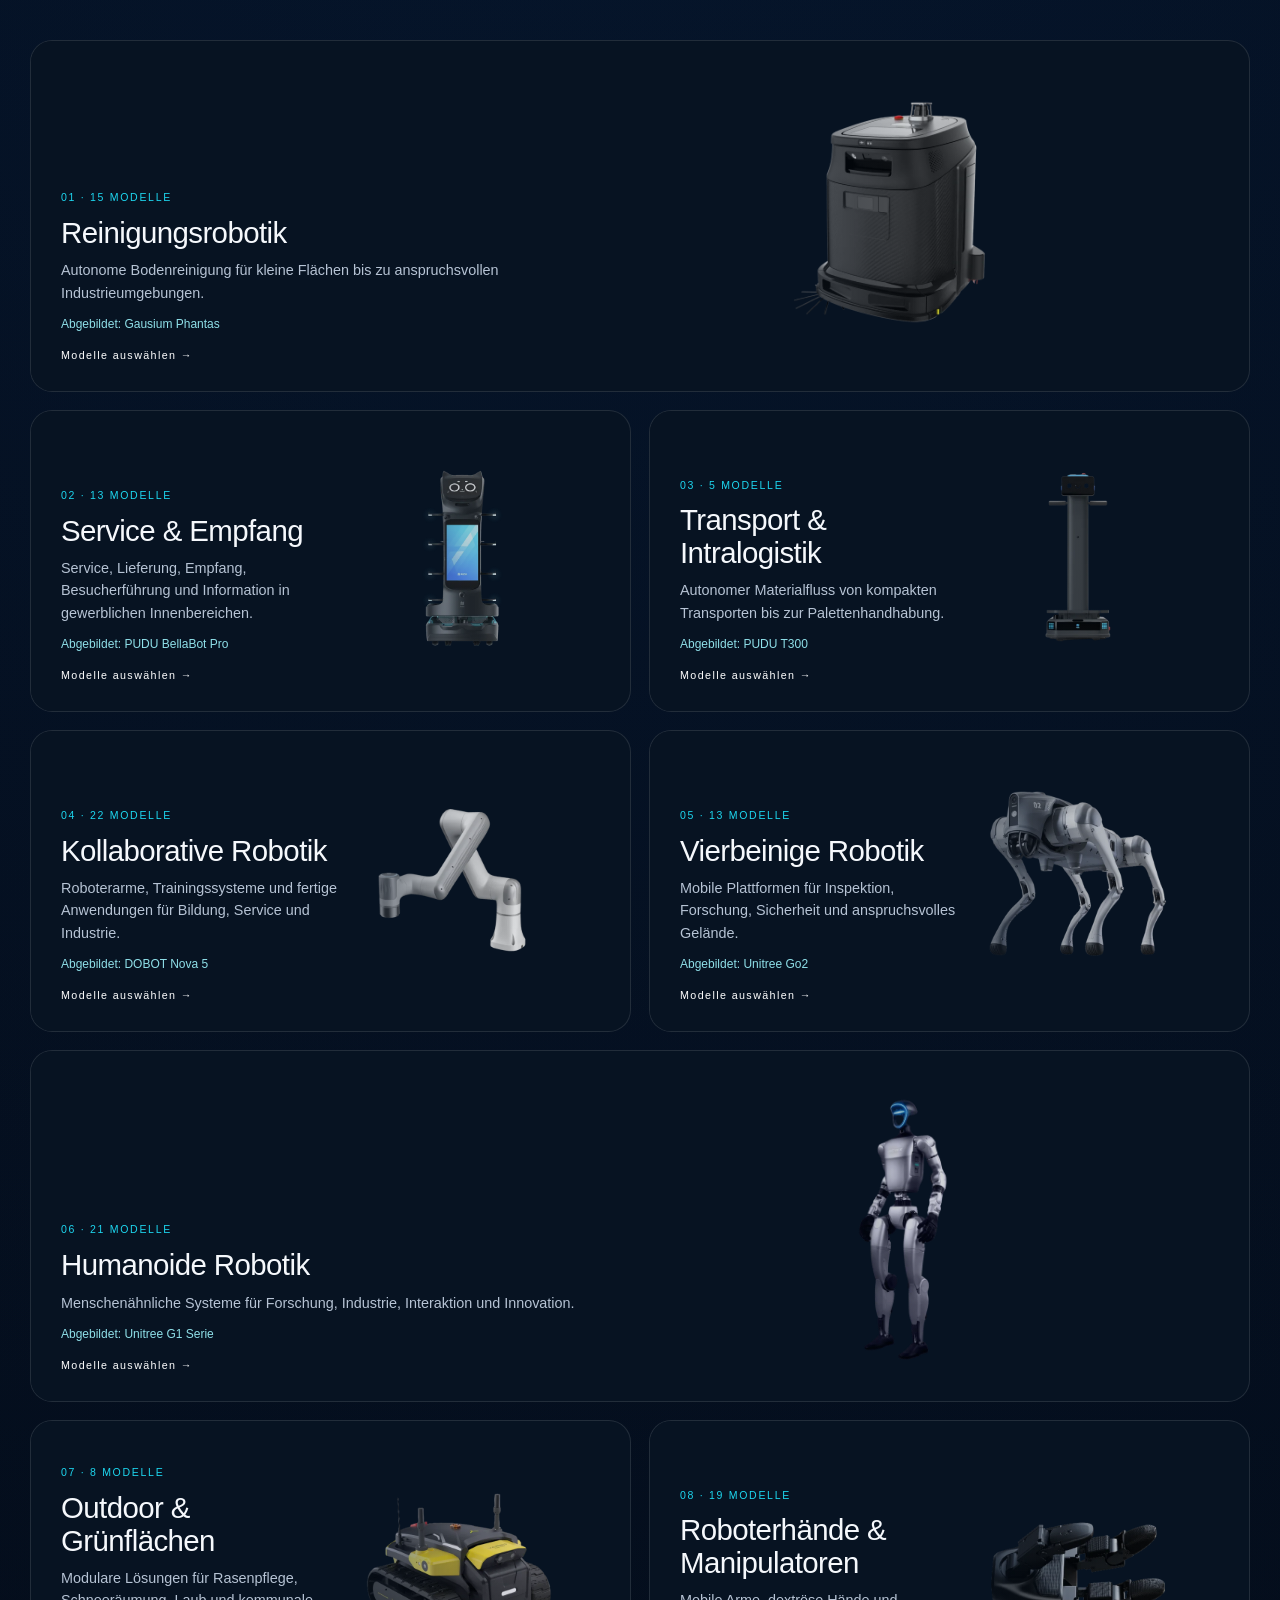
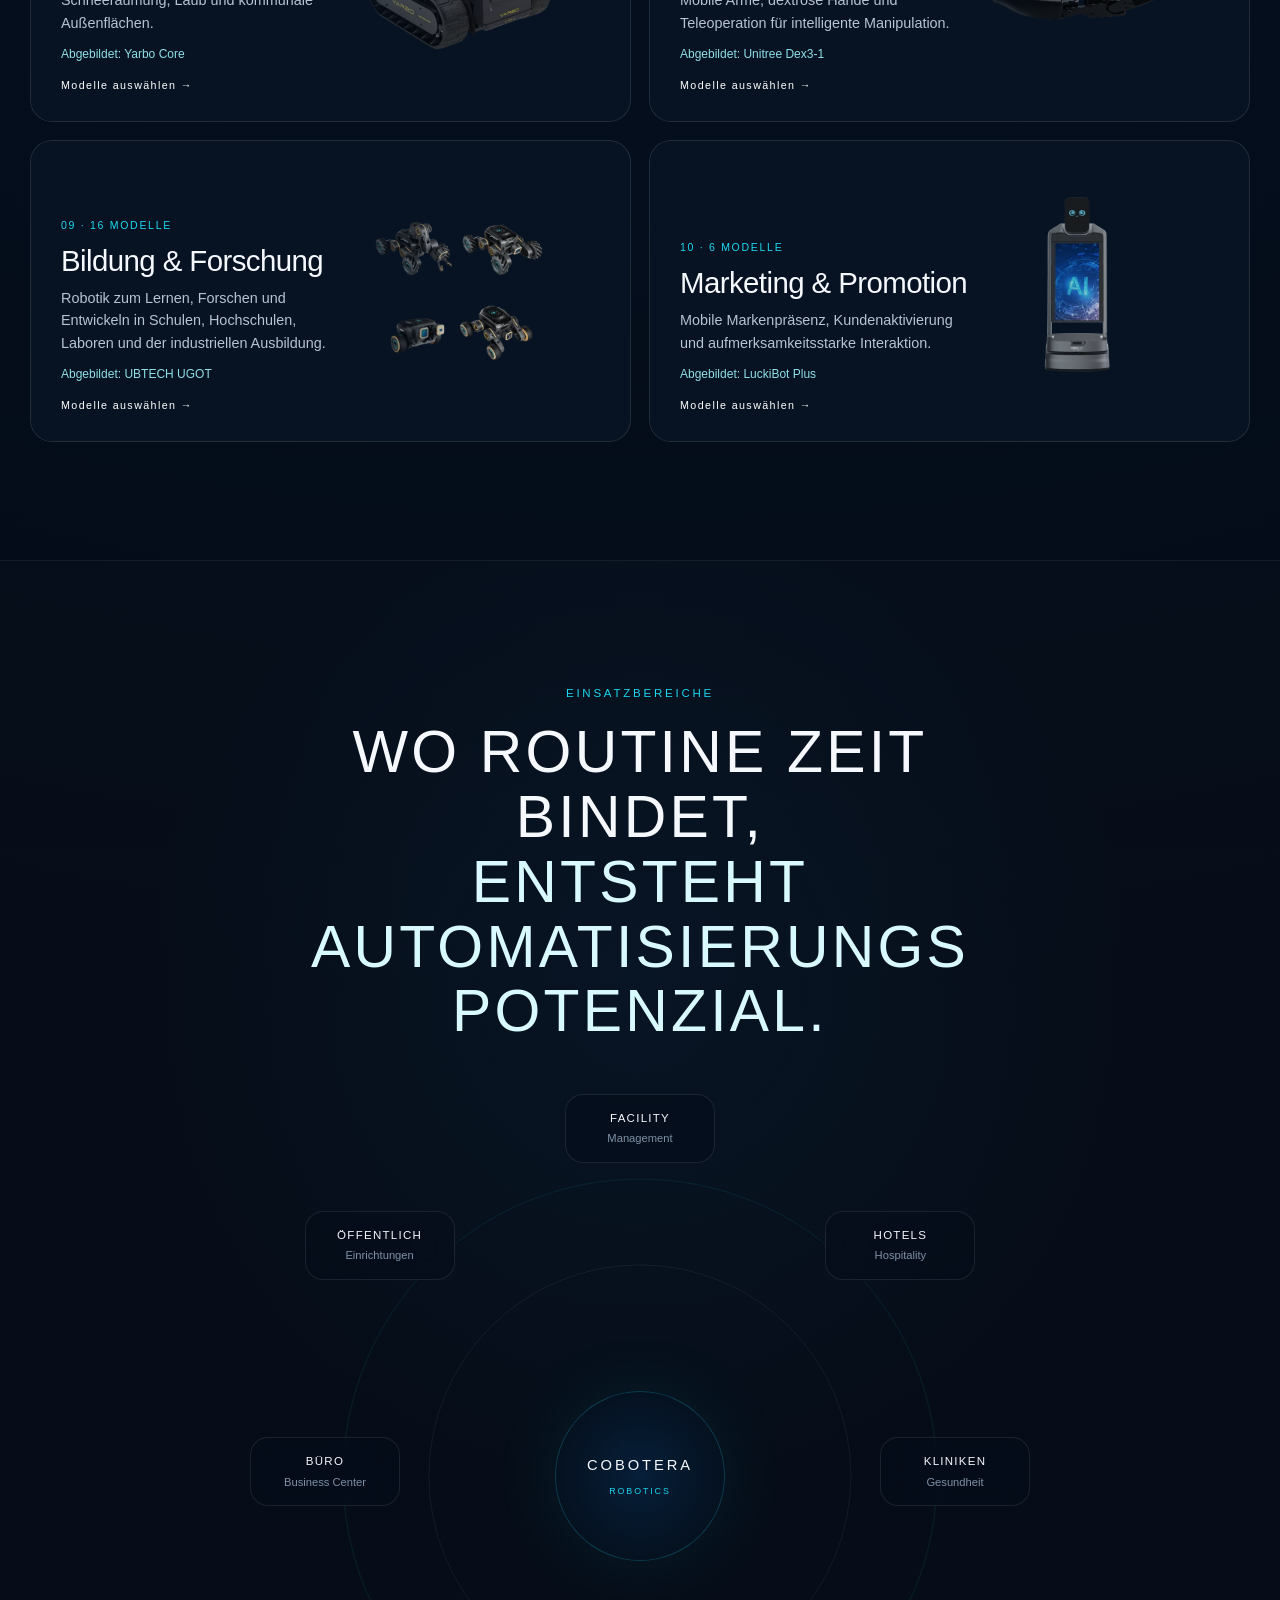
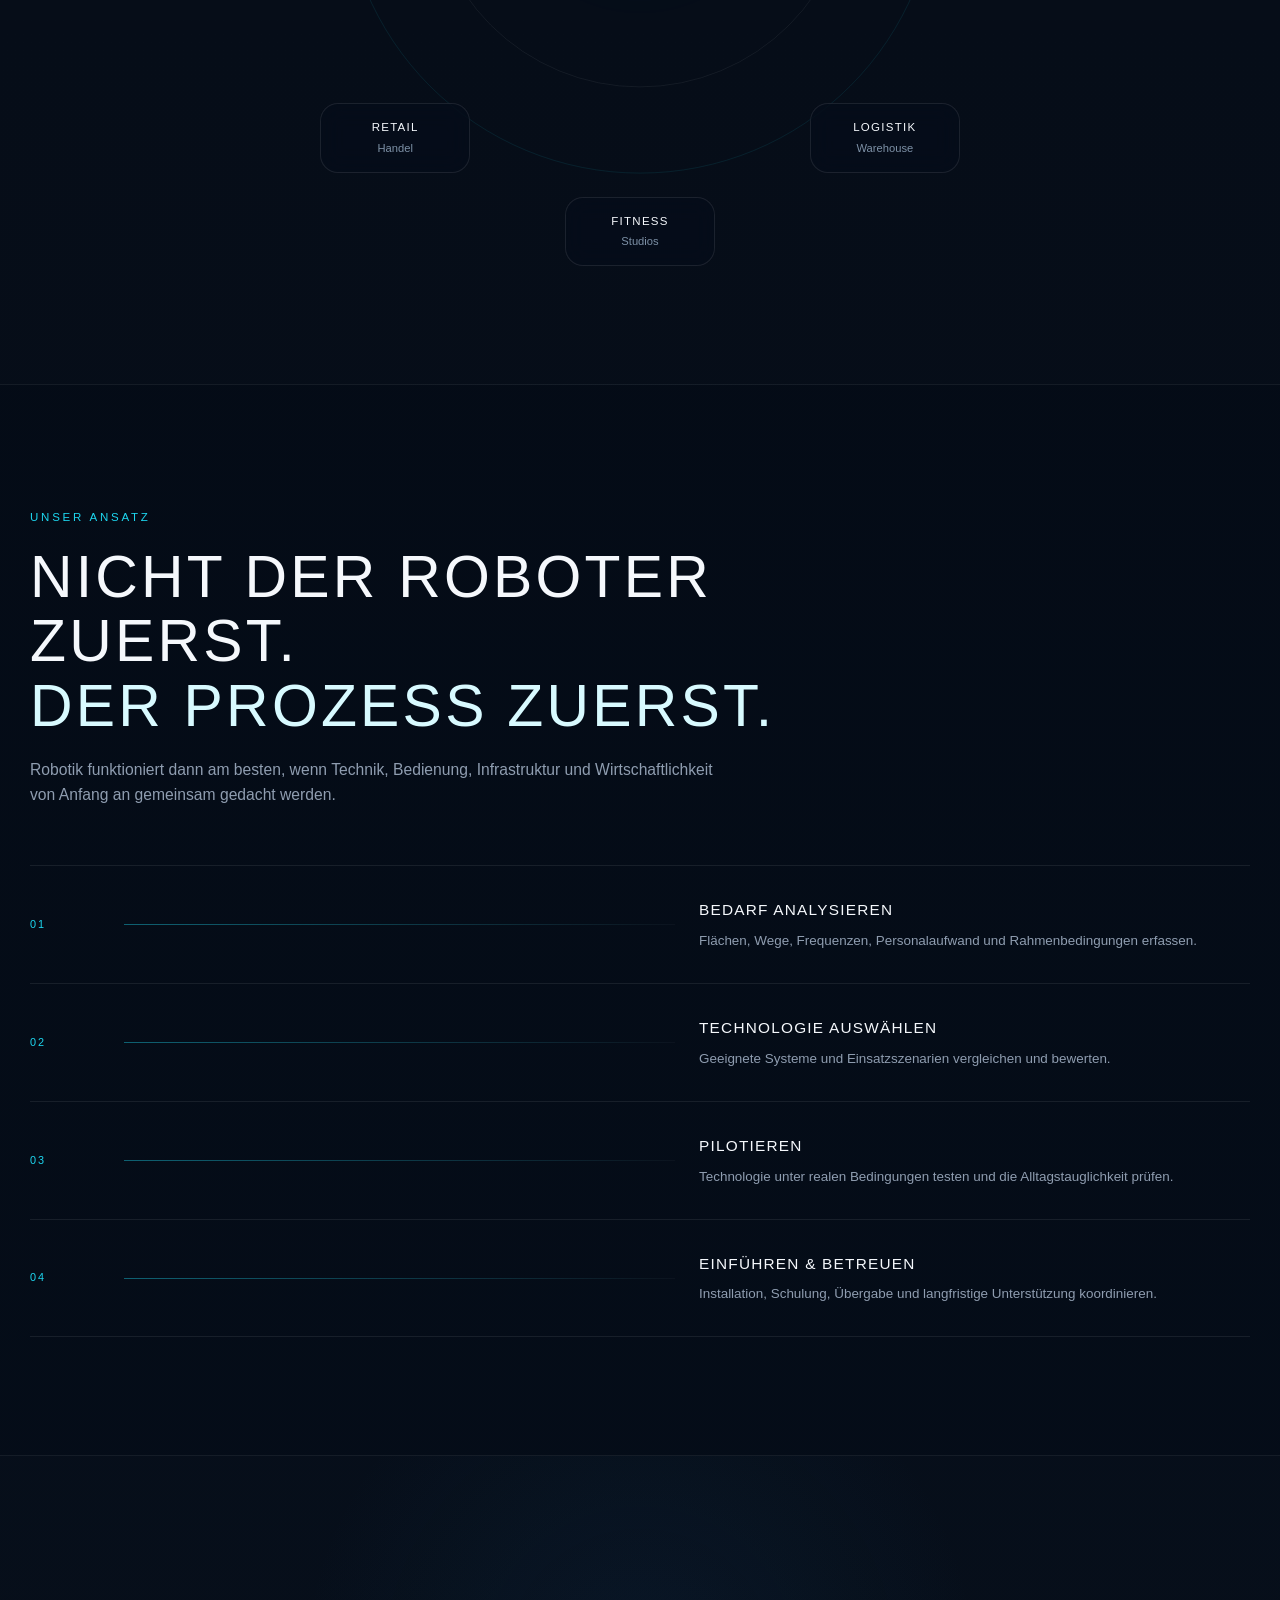
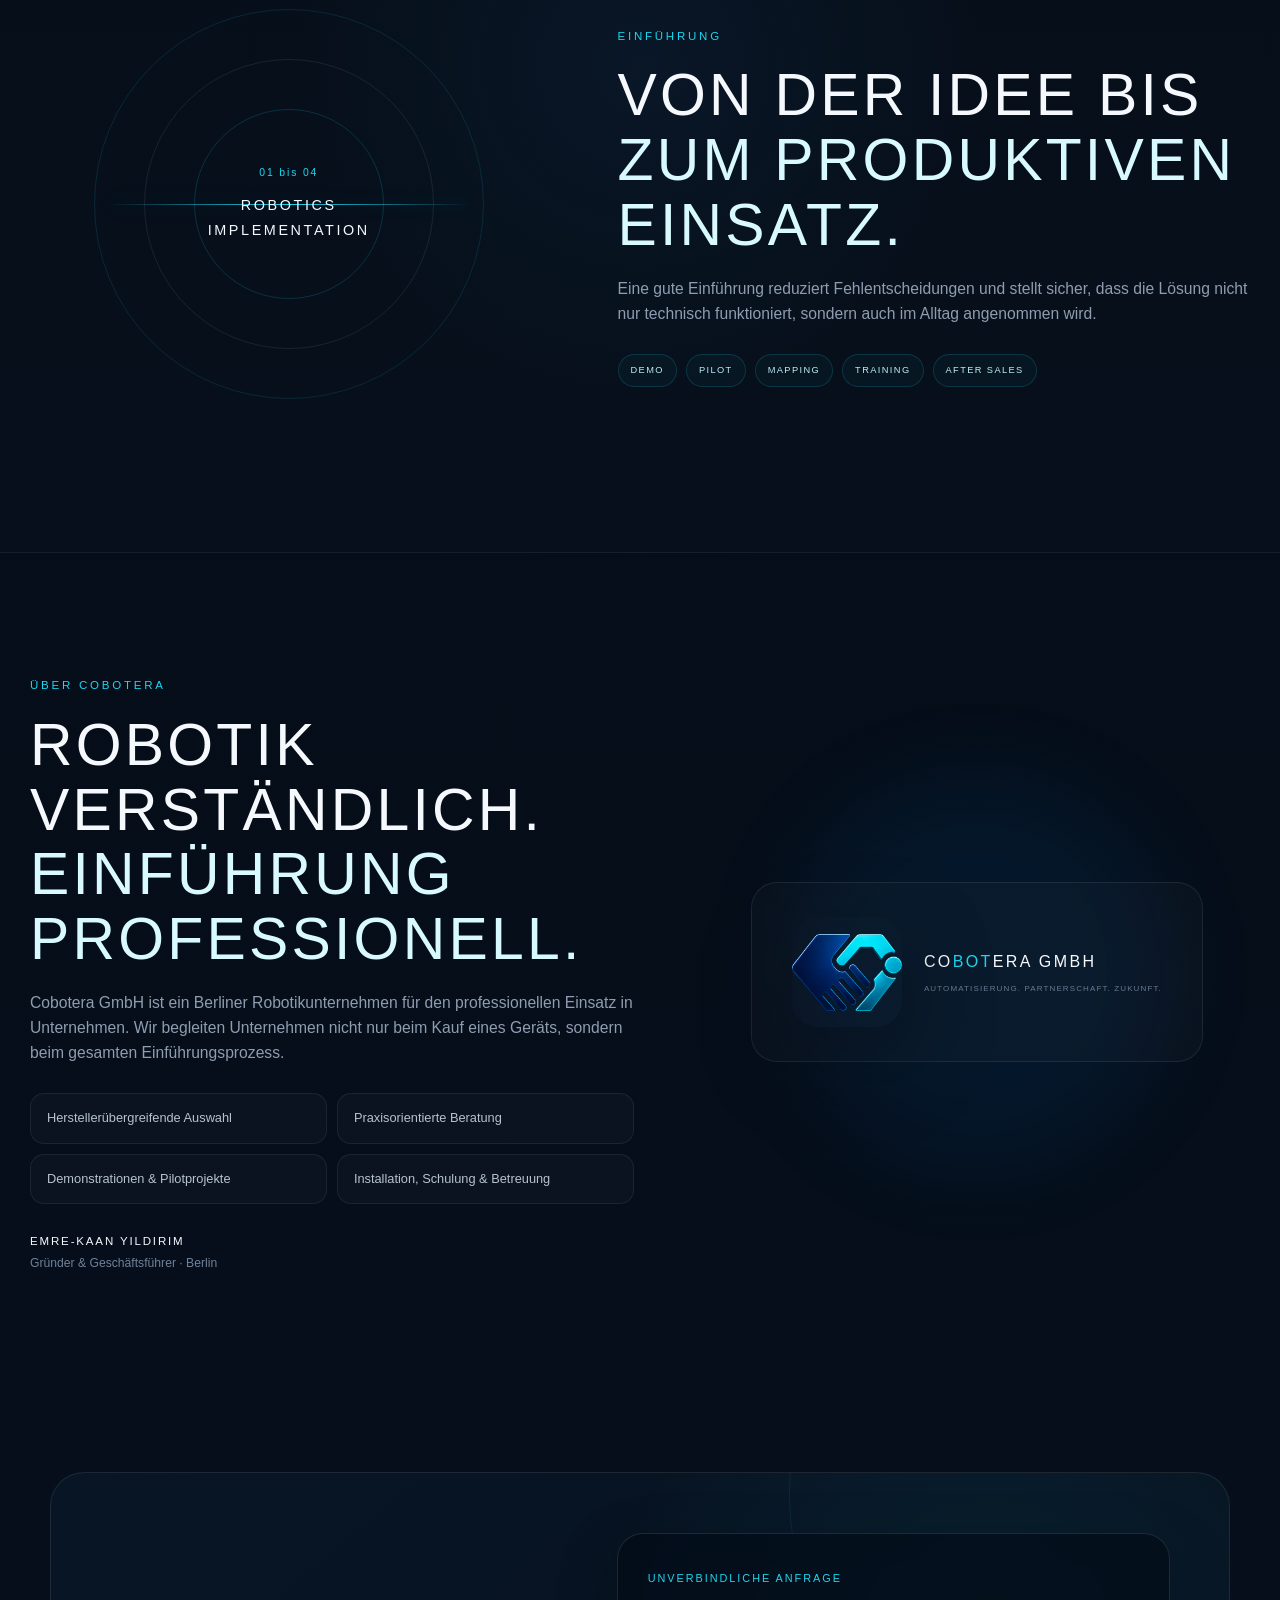
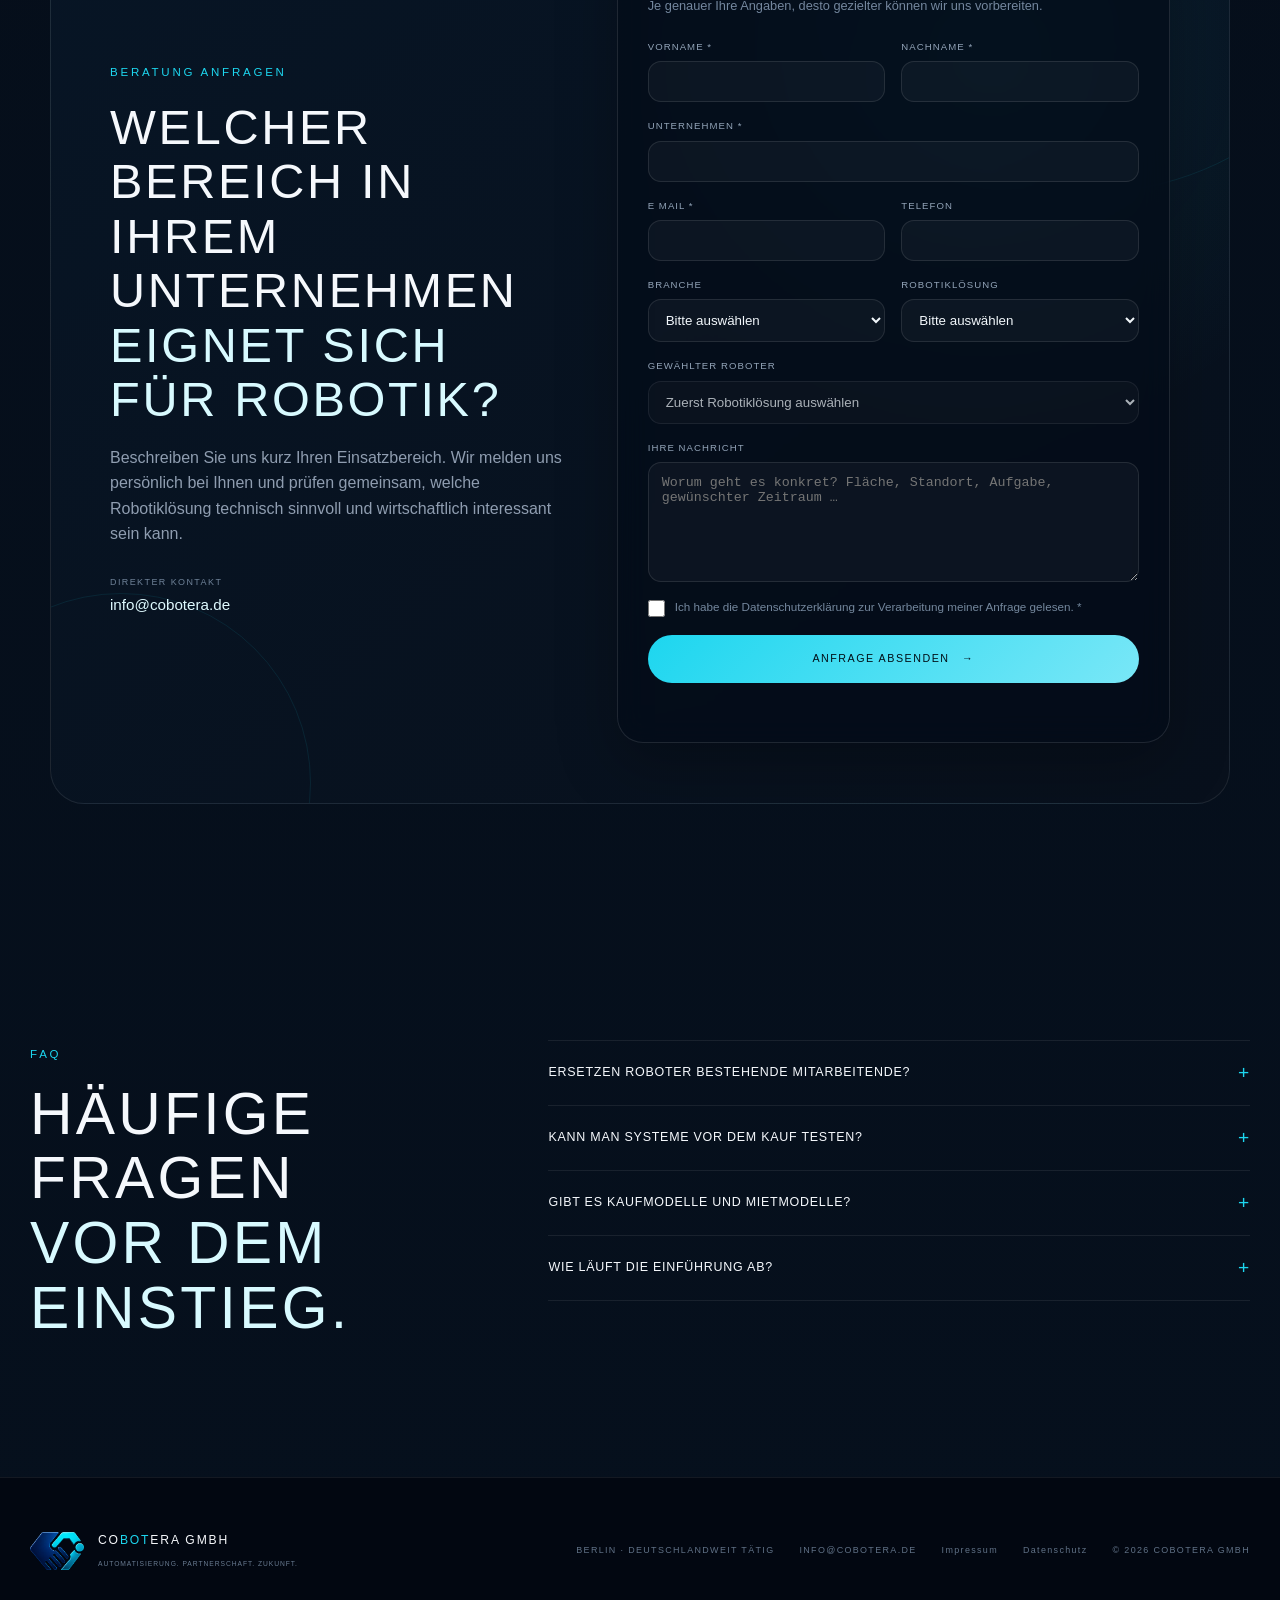
==== commit b4240c03: "Update company details following Cobotera GmbH registration" ====
--- a/index.html
+++ b/index.html
@@ -3,8 +3,8 @@
 <head>
   <meta charset="utf-8">
   <meta name="viewport" content="width=device-width, initial-scale=1">
-  <title>Cobotera | Intelligente Robotik, messbare Entlastung</title>
-  <meta name="description" content="Cobotera begleitet Unternehmen bei Auswahl, Pilotierung, Einführung und Betreuung professioneller Robotiklösungen.">
+  <title>Cobotera GmbH | Intelligente Robotik, messbare Entlastung</title>
+  <meta name="description" content="Cobotera GmbH begleitet Unternehmen bei Auswahl, Pilotierung, Einführung und Betreuung professioneller Robotiklösungen.">
   <link rel="stylesheet" href="css/cobotera-v3.css">
 </head>
 <body>
@@ -16,7 +16,7 @@
     <a class="brand" href="#home" aria-label="Cobotera Startseite">
       <img src="assets/images/logo-3d-cropped.png" alt="">
       <span class="brand-lockup">
-        <span class="brand-name">CO<span>BOT</span>ERA <em>GMBH i. G.</em></span>
+        <span class="brand-name">CO<span>BOT</span>ERA <em>GMBH</em></span>
         <small>AUTOMATISIERUNG. PARTNERSCHAFT. ZUKUNFT.</small>
       </span>
     </a>
@@ -262,7 +262,7 @@
         <span class="section-kicker">ÜBER COBOTERA</span>
         <h2>Robotik verständlich.<br><span>Einführung professionell.</span></h2>
         <p>
-          Cobotera ist ein Berliner Robotikunternehmen für den professionellen Einsatz in Unternehmen.
+          Cobotera GmbH ist ein Berliner Robotikunternehmen für den professionellen Einsatz in Unternehmen.
           Wir begleiten Unternehmen nicht nur beim Kauf eines Geräts, sondern beim gesamten Einführungsprozess.
         </p>
 
@@ -274,7 +274,7 @@
         </div>
 
         <div class="founder">
-          <b>EMRE KAAN YILDIRIM</b>
+          <b>EMRE-KAAN YILDIRIM</b>
           <span>Gründer & Geschäftsführer · Berlin</span>
         </div>
       </div>
@@ -284,7 +284,7 @@
         <div class="about-brand-lockup">
           <img src="assets/images/logo-3d-cropped.png" alt="">
           <div>
-            <strong>CO<span>BOT</span>ERA GMBH i. G.</strong>
+            <strong>CO<span>BOT</span>ERA GMBH</strong>
             <small>AUTOMATISIERUNG. PARTNERSCHAFT. ZUKUNFT.</small>
           </div>
         </div>
@@ -475,14 +475,14 @@
   <div class="footer-inner">
     <div class="footer-brand-lockup">
       <img src="assets/images/logo-3d-cropped.png" alt="">
-      <div><strong>CO<span>BOT</span>ERA GMBH i. G.</strong><small>AUTOMATISIERUNG. PARTNERSCHAFT. ZUKUNFT.</small></div>
+      <div><strong>CO<span>BOT</span>ERA GMBH</strong><small>AUTOMATISIERUNG. PARTNERSCHAFT. ZUKUNFT.</small></div>
     </div>
     <div class="footer-meta">
       <span>BERLIN · DEUTSCHLANDWEIT TÄTIG</span>
       <a href="mailto:info@cobotera.de">INFO@COBOTERA.DE</a>
       <a href="impressum.html">Impressum</a>
       <a href="datenschutz.html">Datenschutz</a>
-      <span>© 2026 COBOTERA GMBH i. G.</span>
+      <span>© 2026 COBOTERA GMBH</span>
     </div>
   </div>
 </footer>
